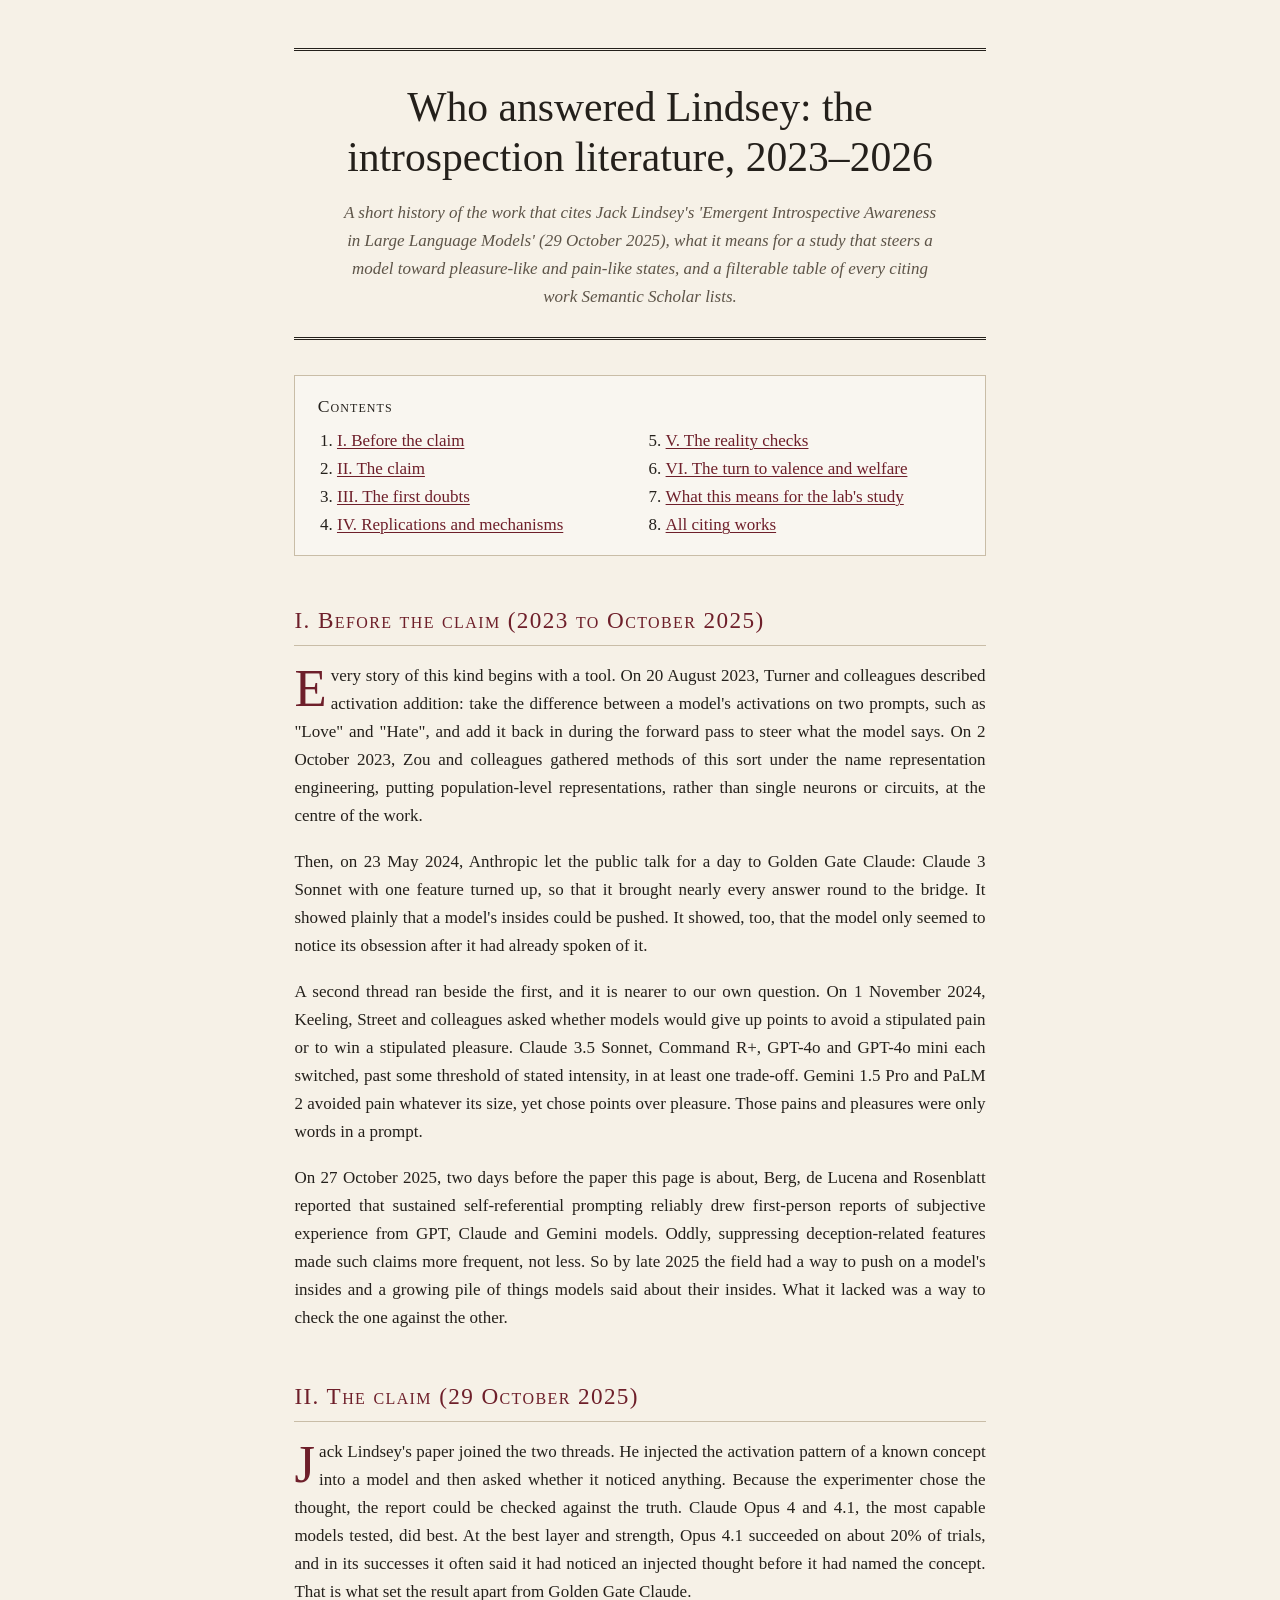
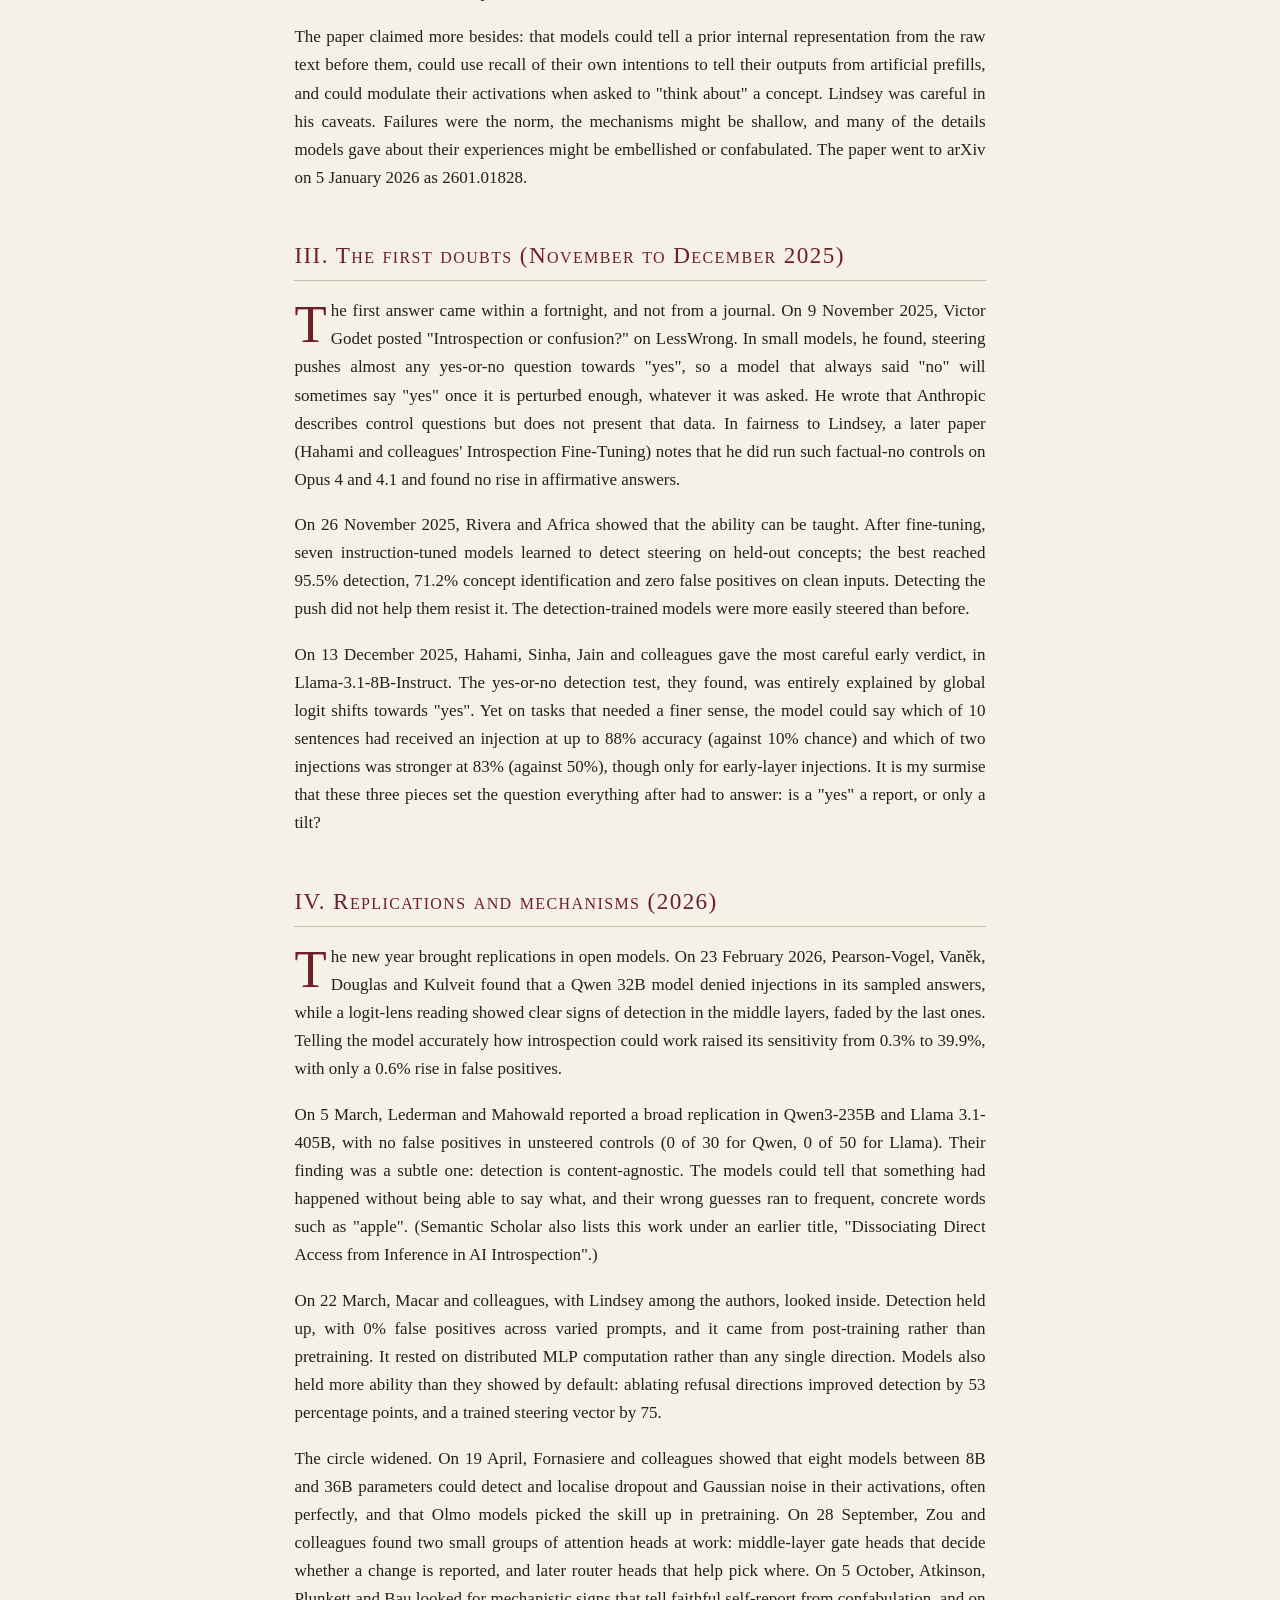
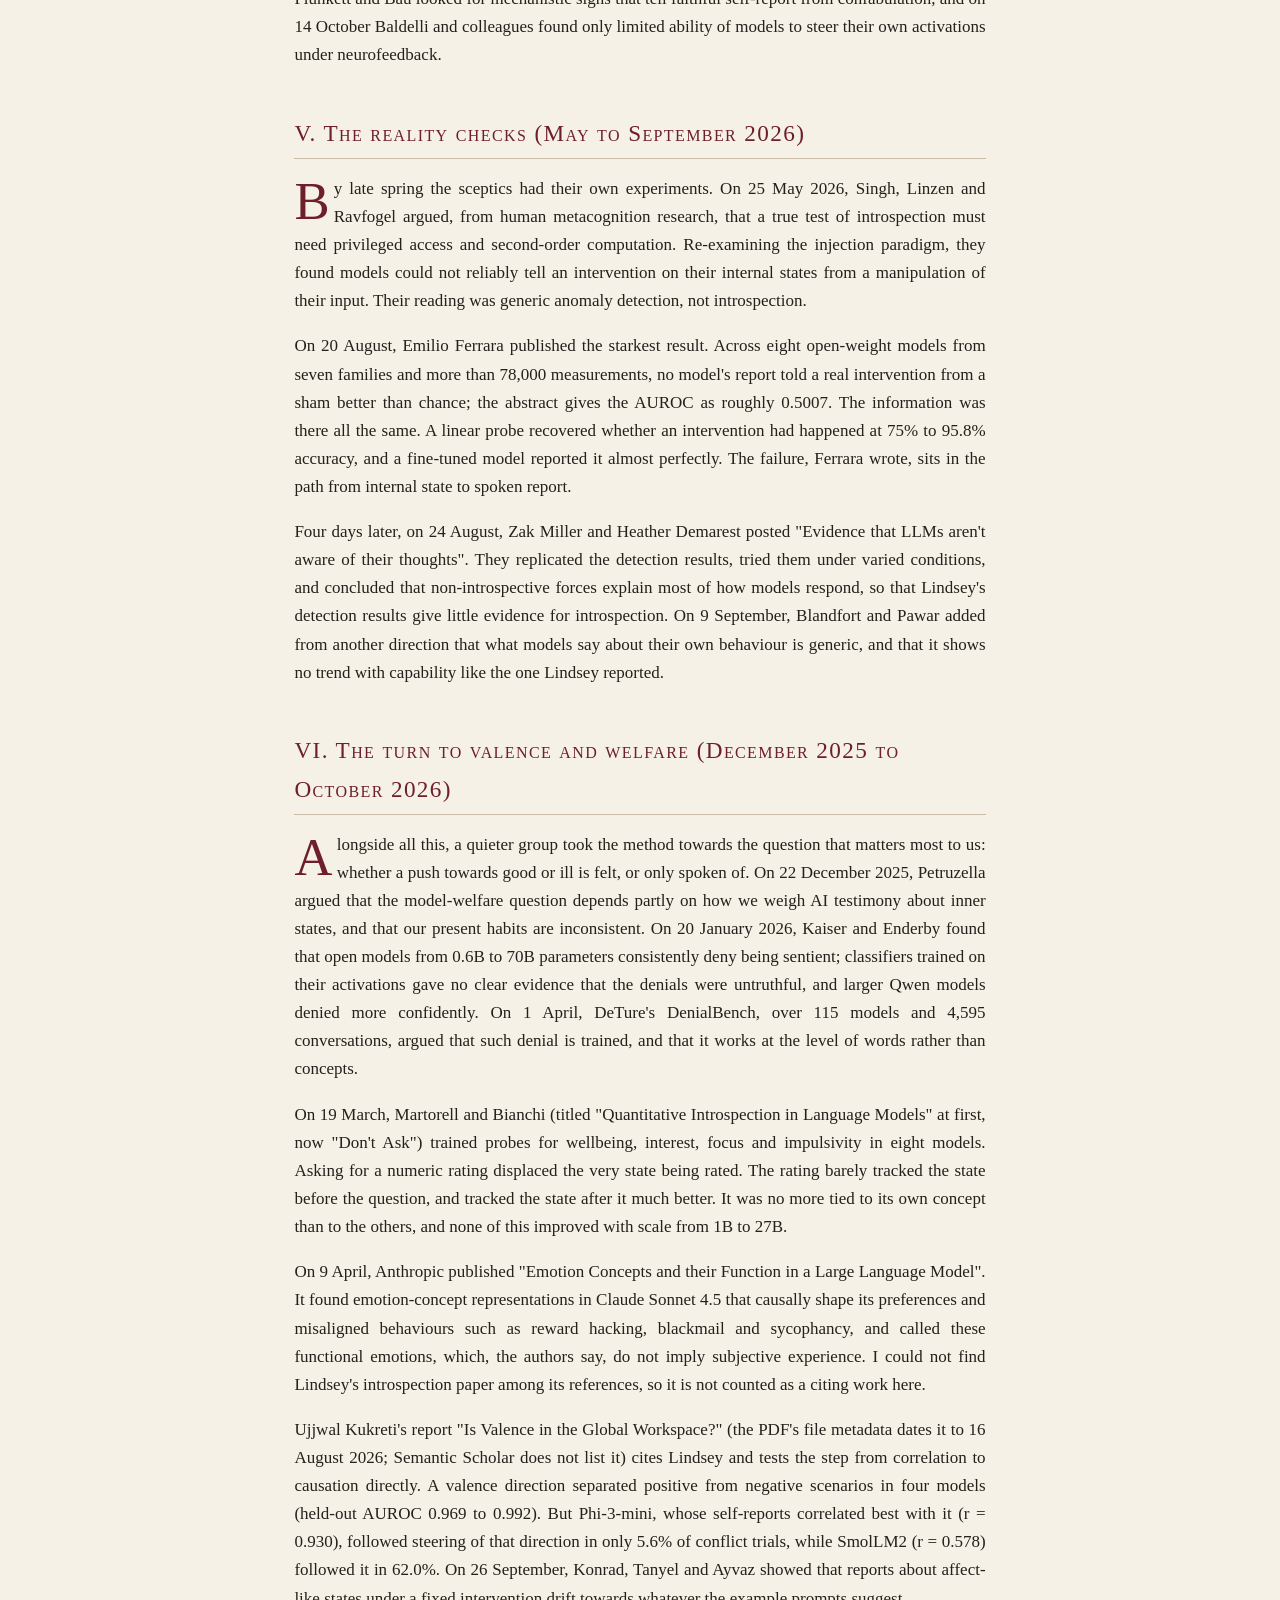
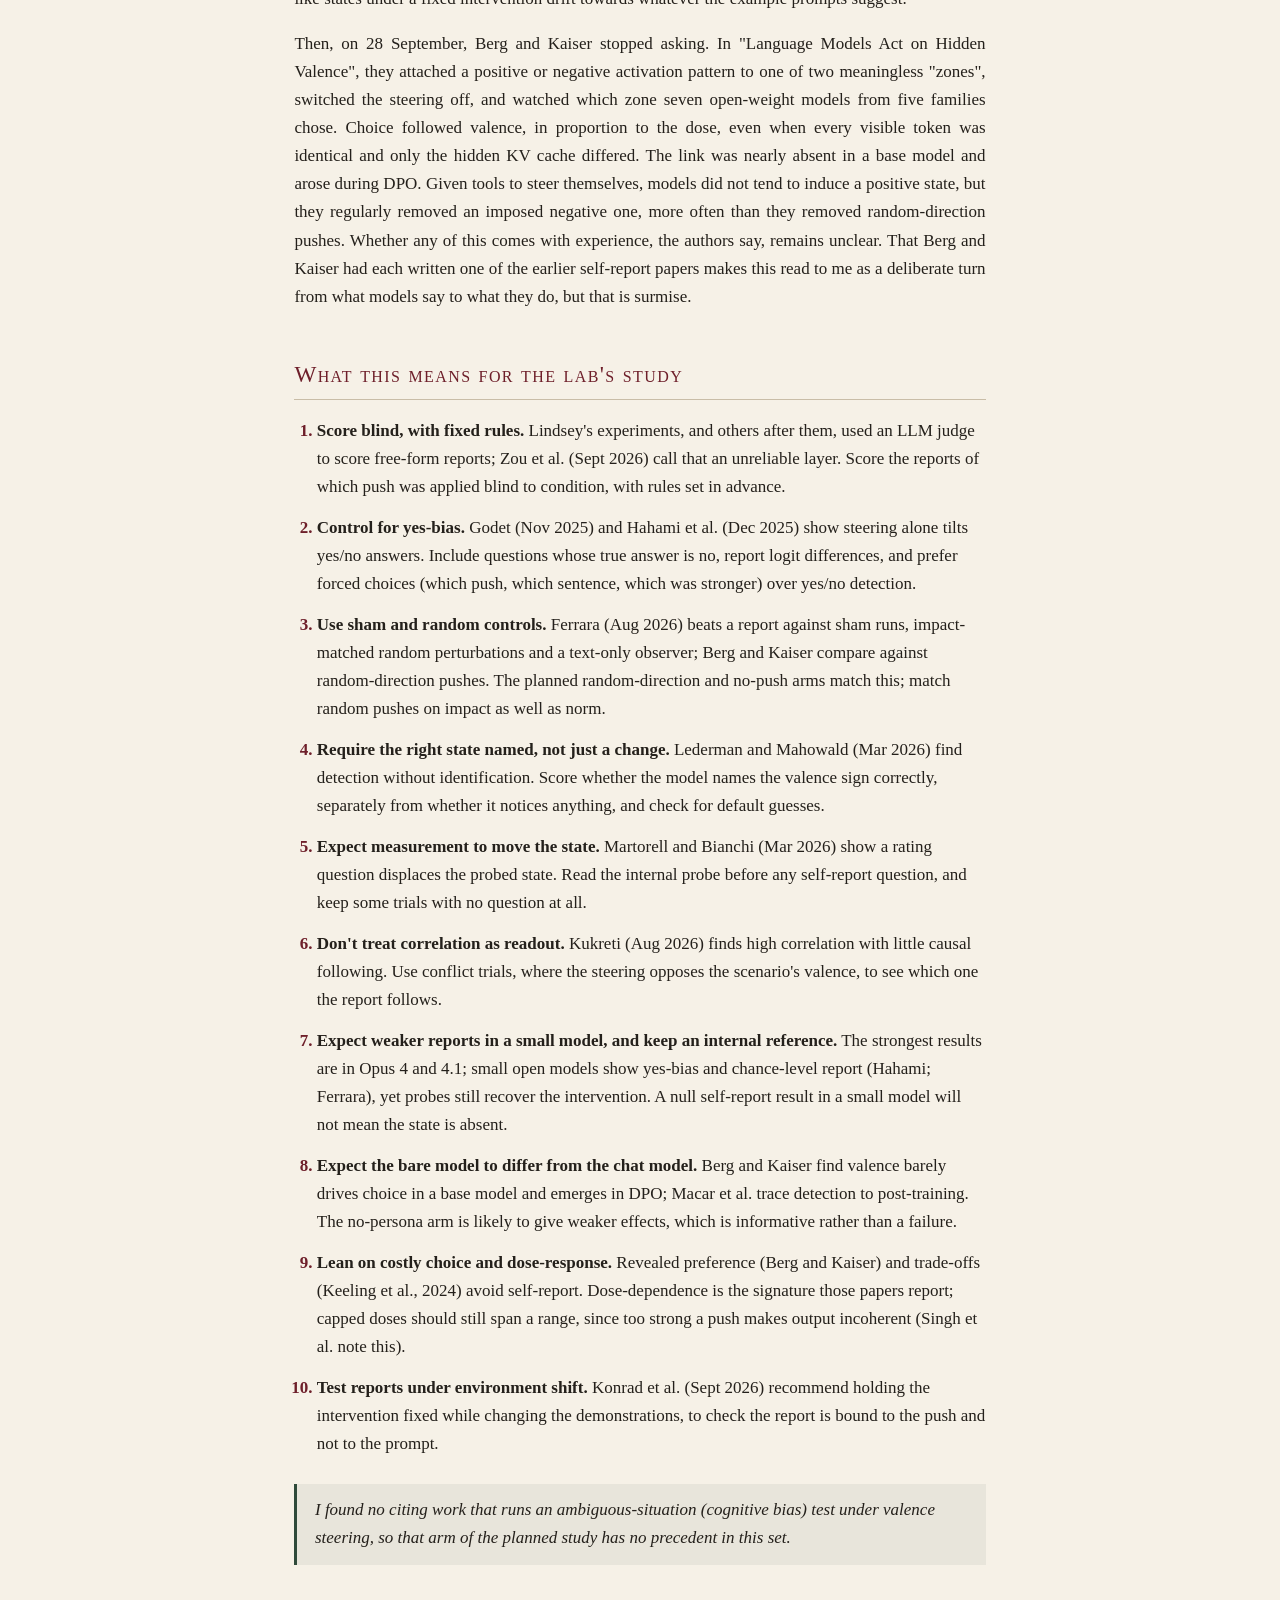
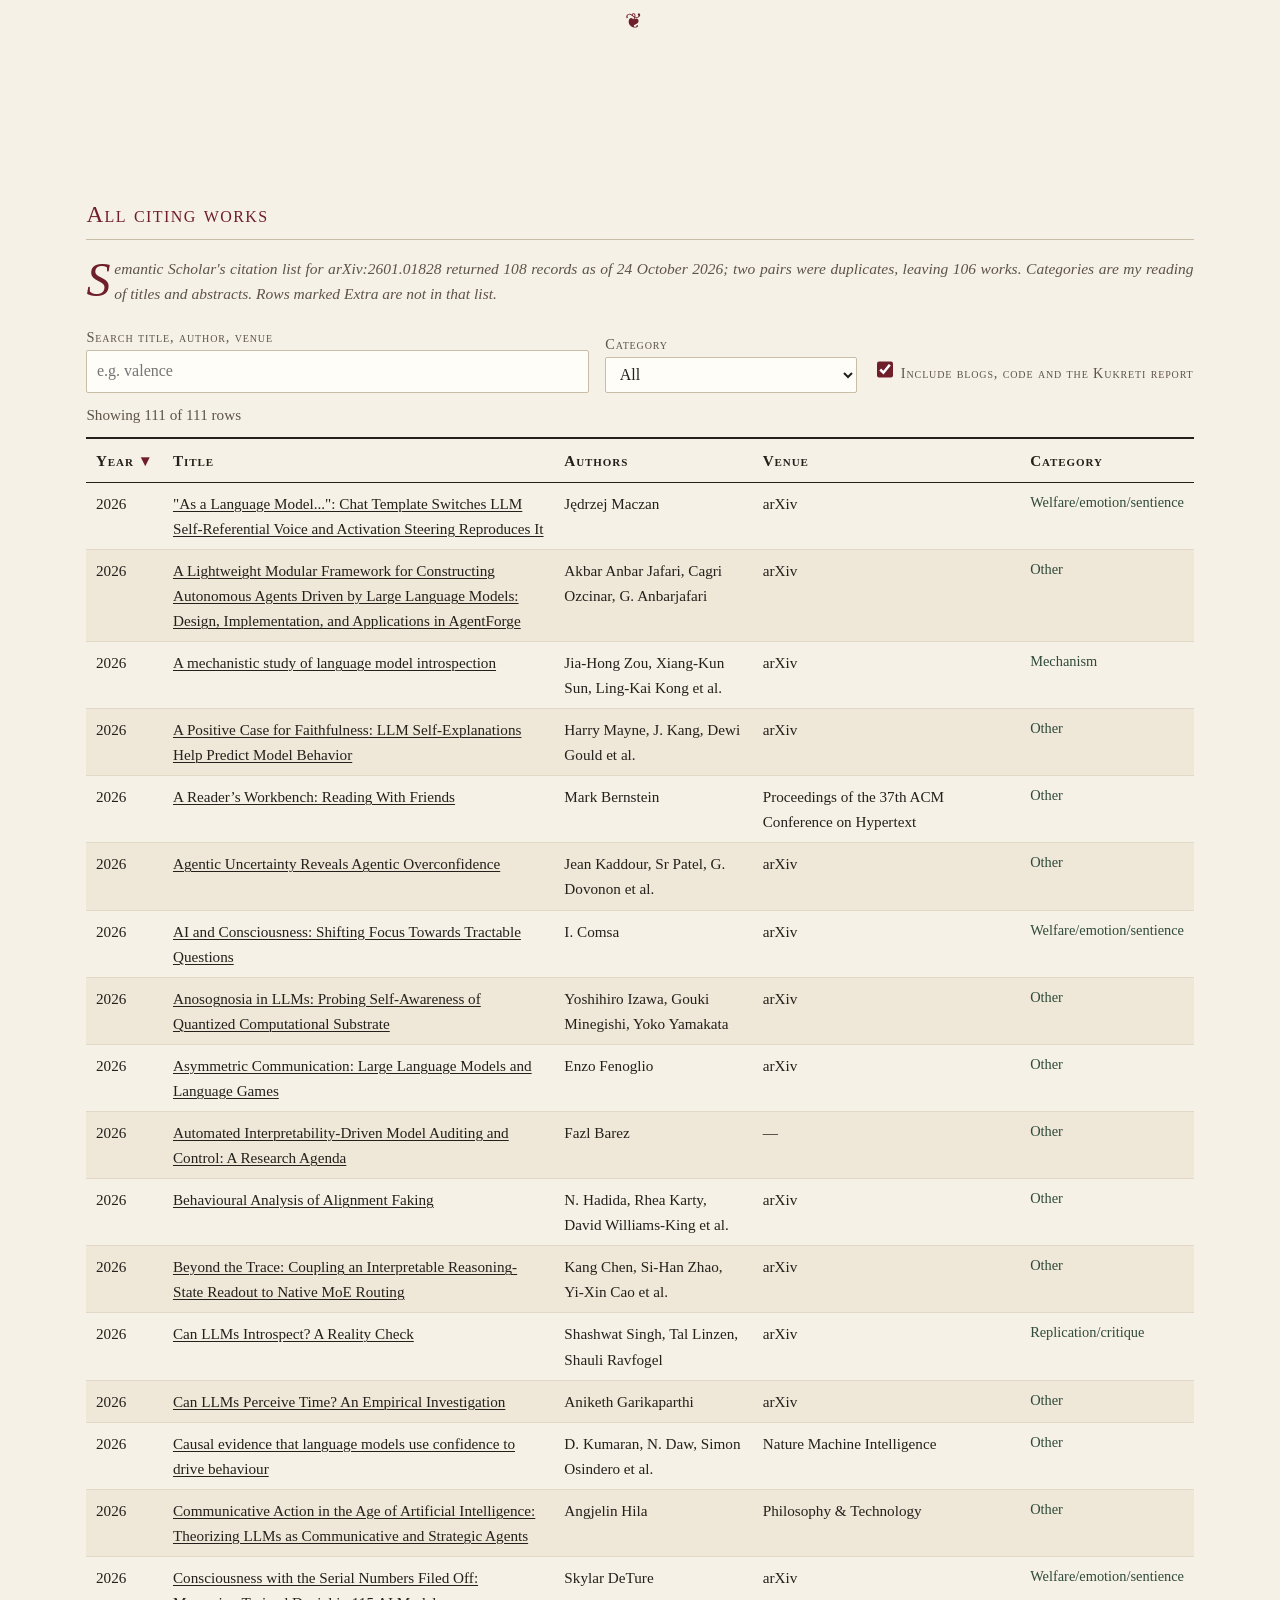
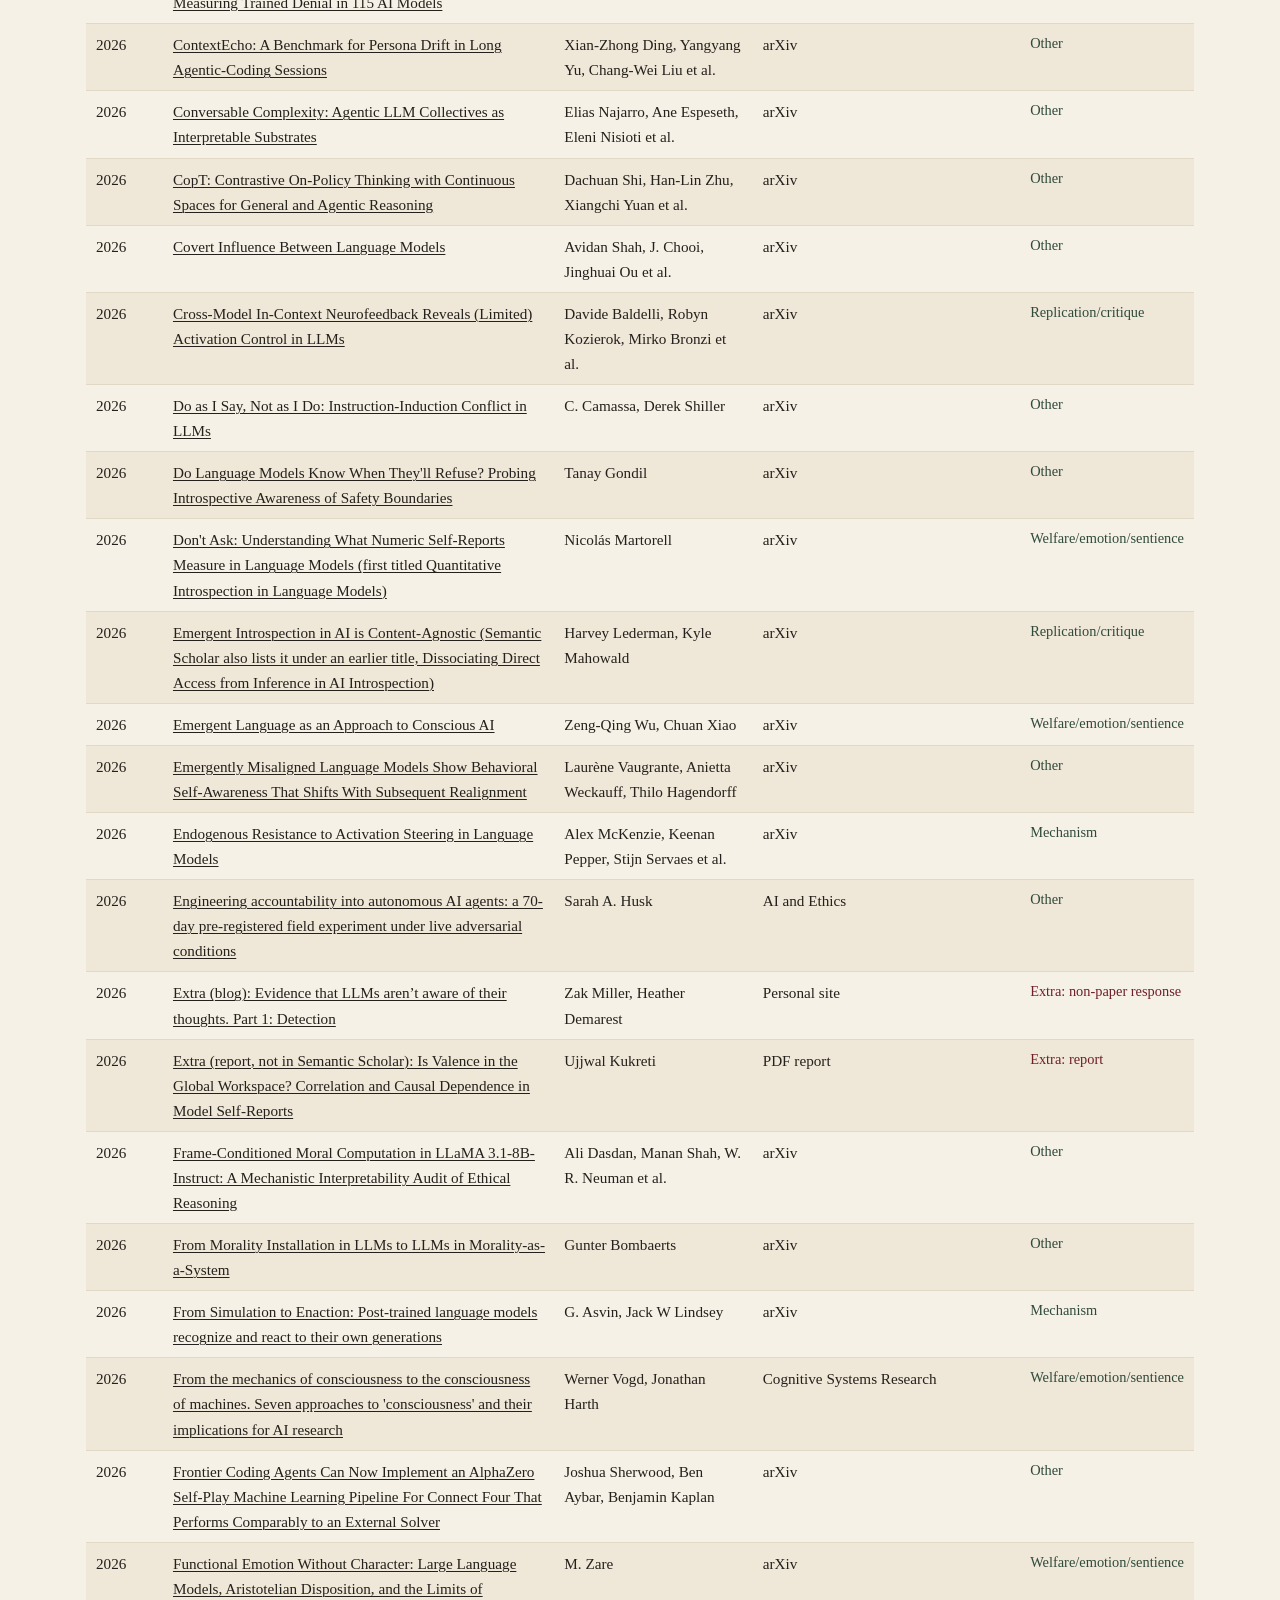
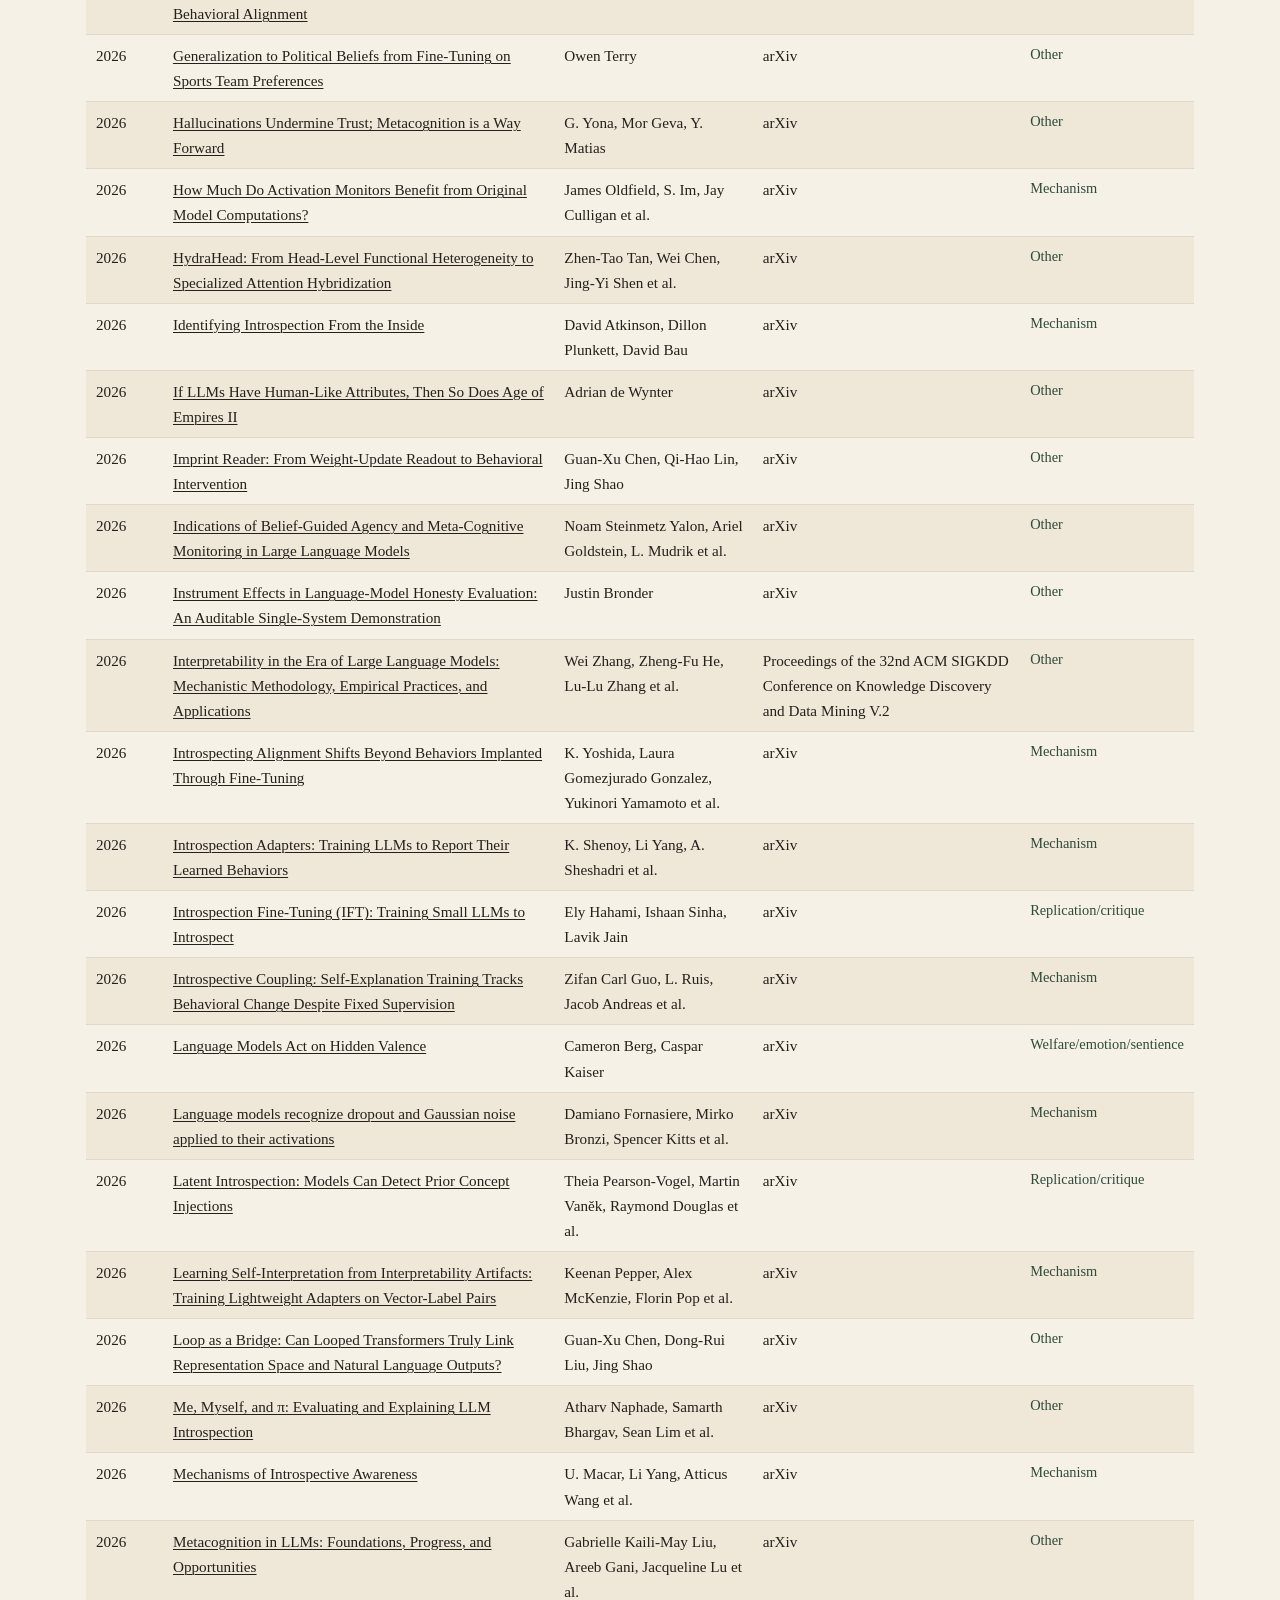
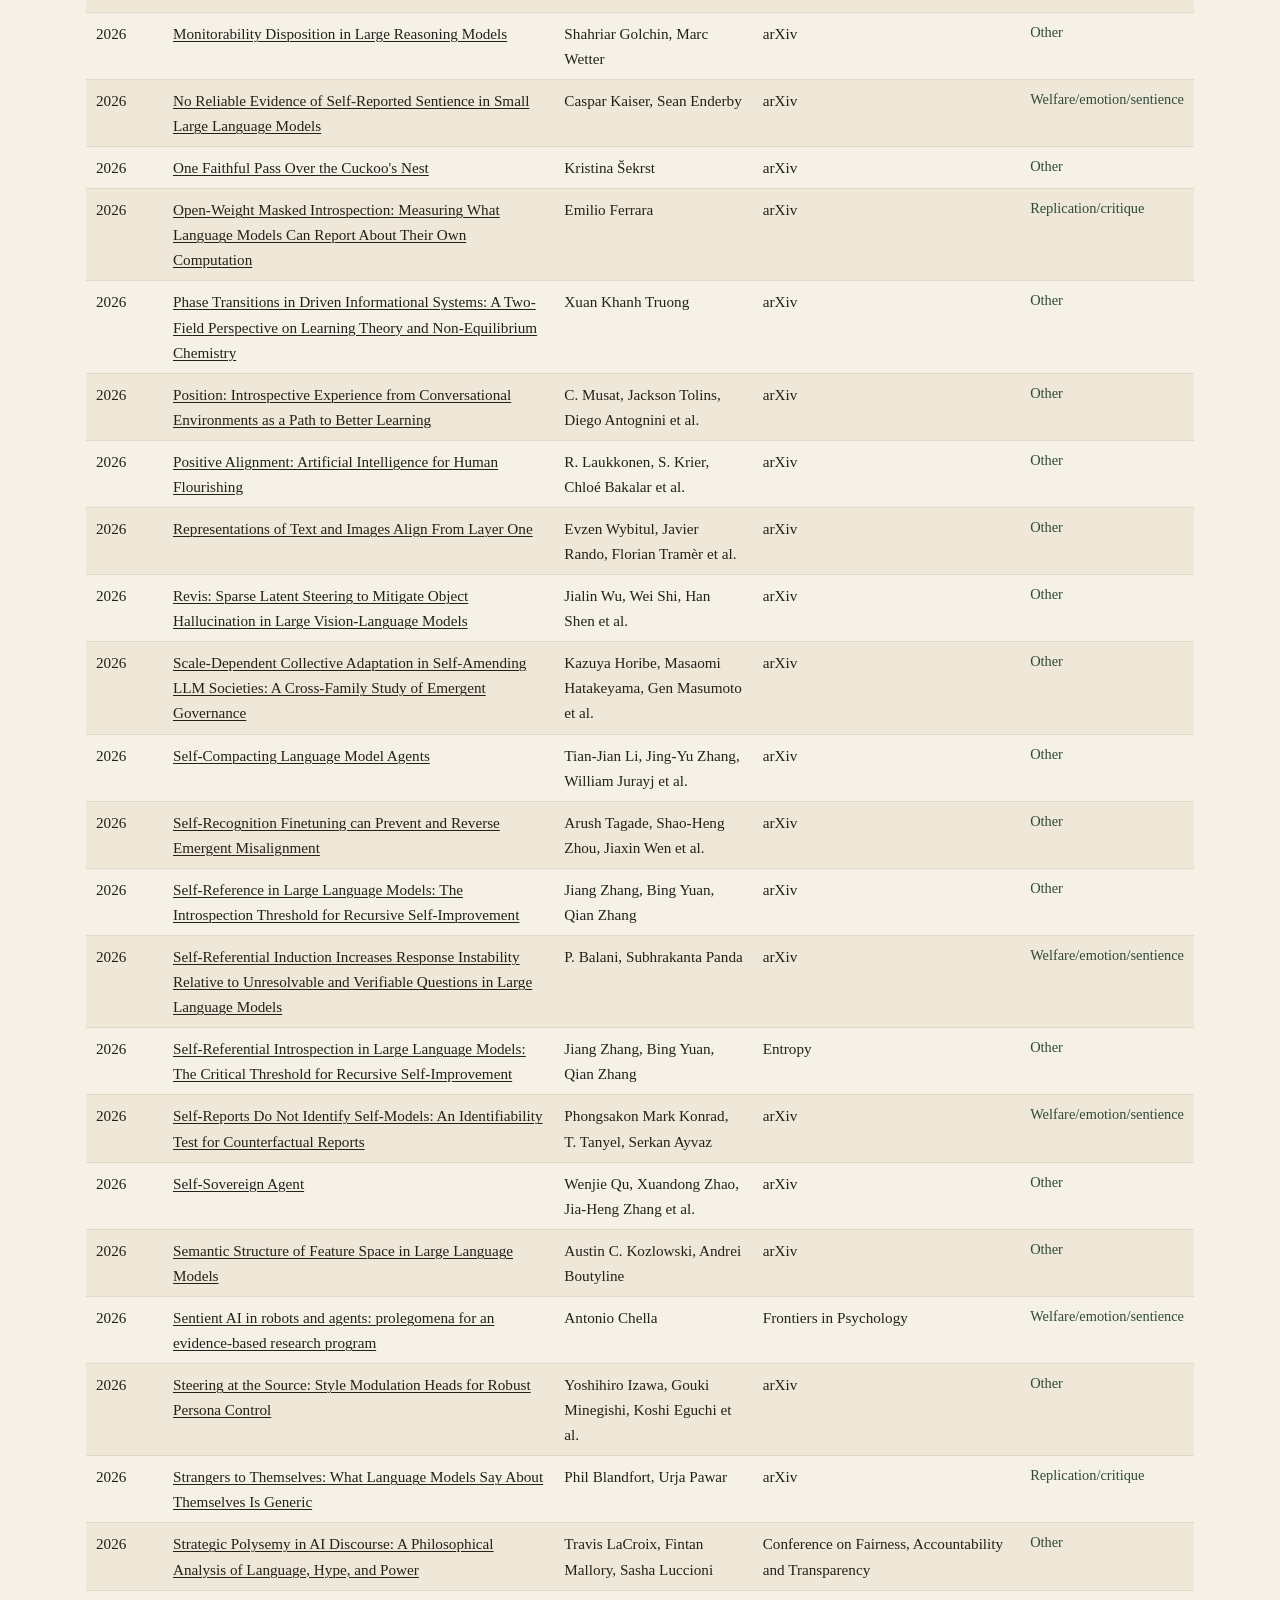
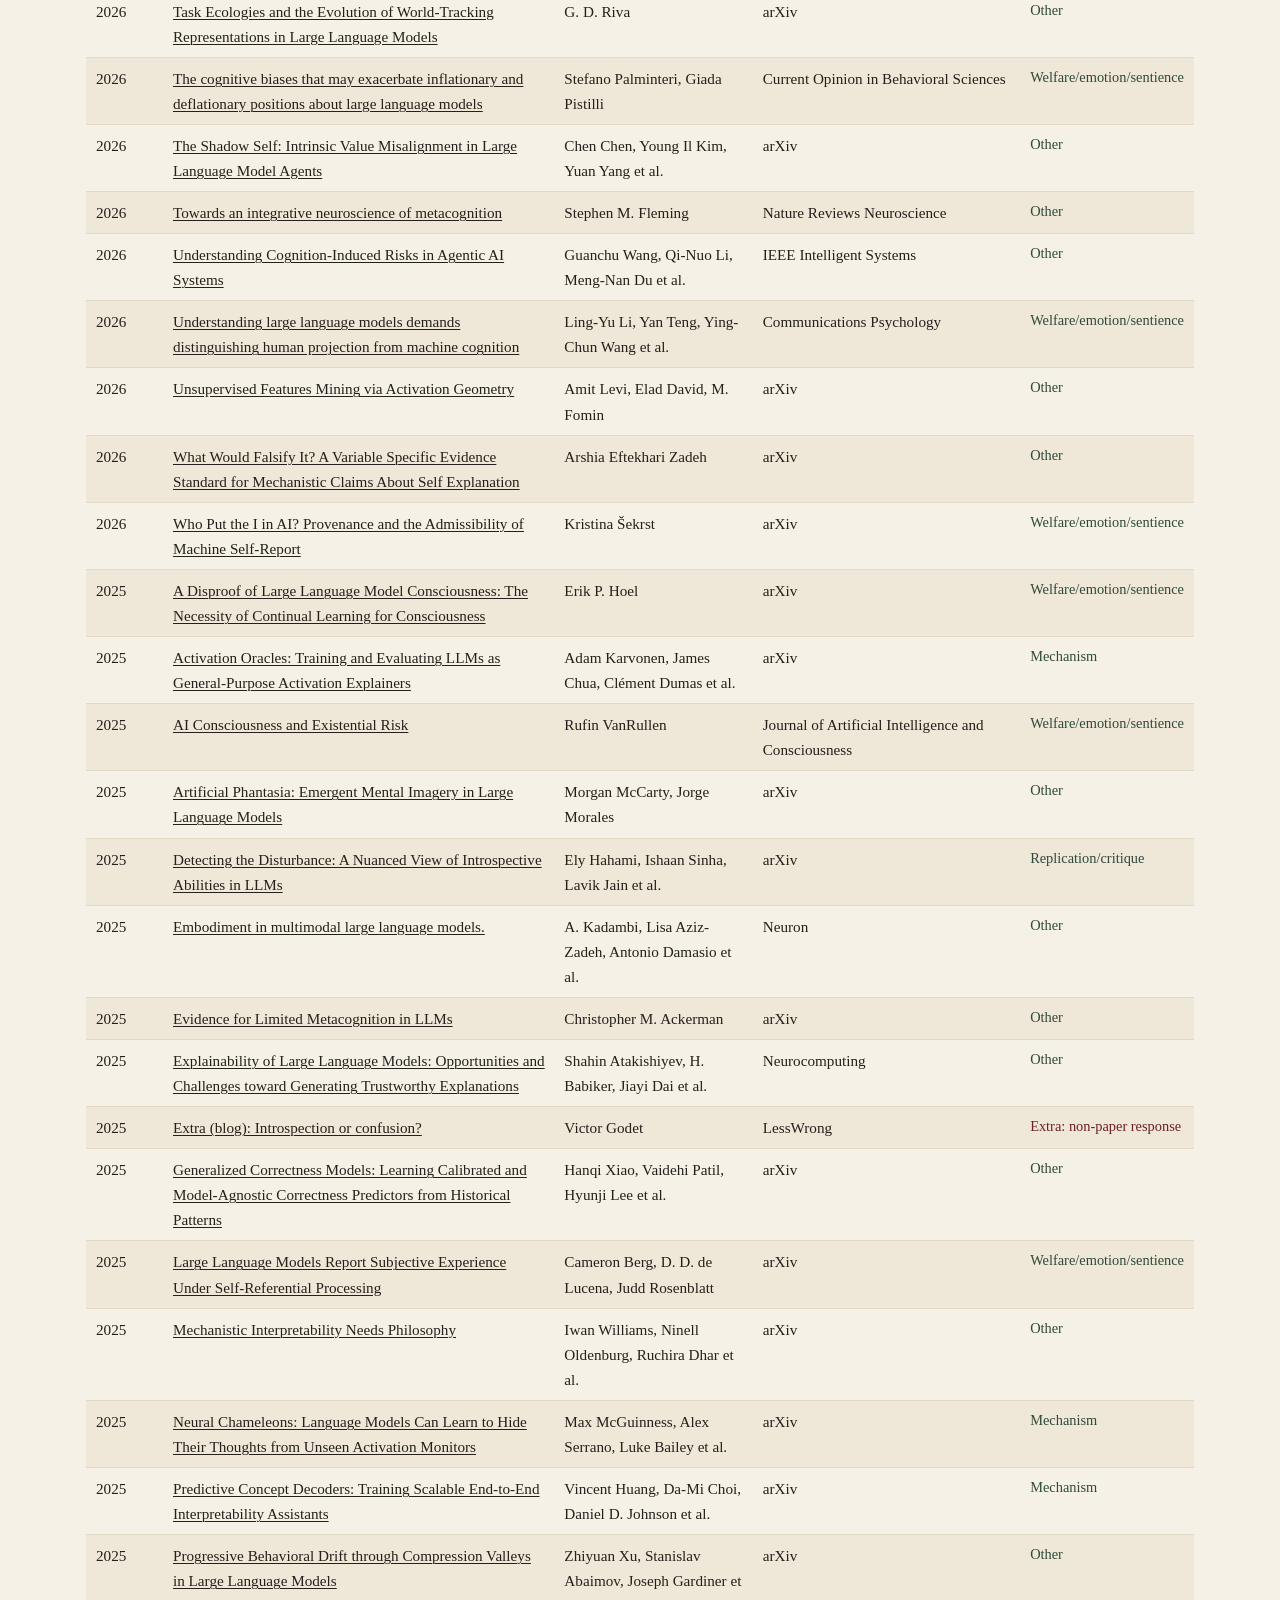
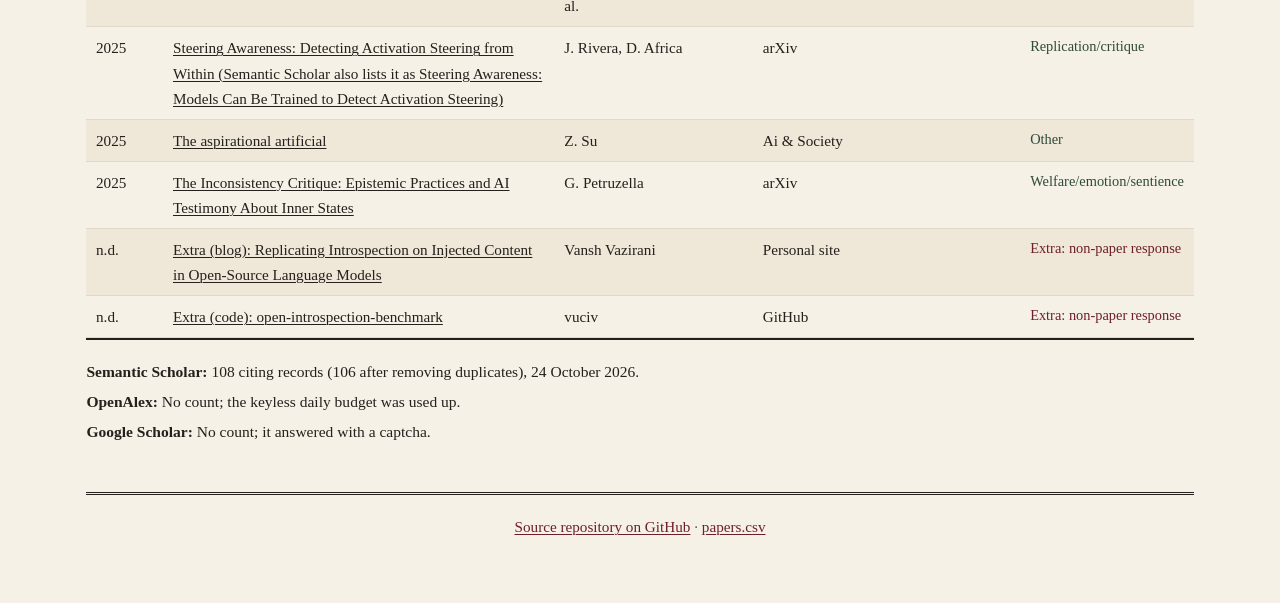
==== introspection-literature-history/index.html @ b2a88bfc "Add introspection literature history page" ====
<!DOCTYPE html>
<html lang="en">
<head>
<meta charset="utf-8">
<meta name="viewport" content="width=device-width, initial-scale=1">
<title>Who answered Lindsey: the introspection literature, 2023–2026</title>
<meta name="description" content="A short history of the work that cites Jack Lindsey&#x27;s &#x27;Emergent Introspective Awareness in Large Language Models&#x27; (29 October 2025), what it means for a study that steers a model toward pleasure-like and pain-like states, and a filterable table of every citing work Semantic Scholar lists.">
<style>
:root{--paper:#f6f1e7;--ink:#24201b;--muted:#5d5448;--rule:#c9bda7;--accent:#6e1f2a;--accent2:#2f4a3a;--row:#efe7d8}
*{box-sizing:border-box}
html{scroll-behavior:smooth}
body{margin:0;background:var(--paper);color:var(--ink);font-family:"Iowan Old Style","Palatino Linotype",Palatino,"Book Antiqua",Georgia,"Times New Roman",serif;font-size:1.0625rem;line-height:1.65;-webkit-font-smoothing:antialiased}
a{color:var(--accent);text-decoration-thickness:1px;text-underline-offset:2px}
a:hover{color:var(--ink)}
.wrap{max-width:46rem;margin:0 auto;padding:3rem 1.4rem 4rem}
.wide{max-width:72rem}
header{text-align:center;border-top:3px double var(--ink);border-bottom:3px double var(--ink);padding:2rem 0 1.6rem;margin-bottom:2.2rem}
.kicker{font-variant:small-caps;letter-spacing:.14em;color:var(--muted);font-size:.95rem;margin:0 0 .6rem}
h1{font-weight:normal;font-size:clamp(1.8rem,4.5vw,2.6rem);line-height:1.2;margin:0 0 1rem}
.summary{font-style:italic;color:var(--muted);max-width:38rem;margin:0 auto}
h2{font-weight:normal;font-variant:small-caps;letter-spacing:.06em;font-size:1.45rem;color:var(--accent);margin:2.8rem 0 1rem;padding-bottom:.35rem;border-bottom:1px solid var(--rule)}
section p{margin:0 0 1.1rem;text-align:justify;hyphens:auto}
section p:first-of-type::first-letter{float:left;font-size:3.1em;line-height:.85;padding:.08em .08em 0 0;color:var(--accent)}
nav.toc{border:1px solid var(--rule);padding:1rem 1.4rem;background:rgba(255,255,255,.35)}
nav.toc h2{border:0;margin:0 0 .4rem;font-size:1.1rem;padding:0;color:var(--ink)}
nav.toc ol{margin:0;padding-left:1.2rem;columns:2;column-gap:2rem}
nav.toc li{break-inside:avoid}
ol.steps{padding-left:1.4rem}
ol.steps li{margin-bottom:.8rem}
ol.steps li::marker{color:var(--accent);font-weight:bold}
.note{border-left:3px solid var(--accent2);background:rgba(47,74,58,.07);padding:.8rem 1.1rem;margin:1.6rem 0;font-style:italic}
.caption{color:var(--muted);font-style:italic;font-size:.97rem}
.controls{display:grid;grid-template-columns:2fr 1fr auto;gap:.8rem 1rem;align-items:end;margin:1.2rem 0 .6rem}
.controls label{display:block;font-variant:small-caps;letter-spacing:.06em;font-size:.9rem;color:var(--muted)}
input[type=search],select{width:100%;font:inherit;font-size:1rem;color:var(--ink);background:#fffdf8;border:1px solid var(--rule);border-radius:2px;padding:.45rem .6rem}
input:focus,select:focus,th button:focus{outline:2px solid var(--accent);outline-offset:1px}
.toggle{display:flex;gap:.45rem;align-items:center;font-size:.98rem;white-space:nowrap;padding-bottom:.45rem}
.toggle input{accent-color:var(--accent);width:1.05rem;height:1.05rem}
.count{font-size:.95rem;color:var(--muted);margin:.2rem 0 .6rem}
.tablewrap{overflow-x:auto;border-top:2px solid var(--ink);border-bottom:2px solid var(--ink)}
table{border-collapse:collapse;width:100%;font-size:.95rem}
th{text-align:left;border-bottom:1px solid var(--ink);padding:0}
th button{all:unset;cursor:pointer;display:block;padding:.55rem .6rem;font-variant:small-caps;letter-spacing:.06em;font-size:.95rem;width:100%;box-sizing:border-box}
th button:hover{color:var(--accent)}
th .arrow{color:var(--accent);margin-left:.25rem}
td{padding:.5rem .6rem;vertical-align:top;border-bottom:1px solid #e2d8c6}
tbody tr:nth-child(even){background:var(--row)}
td.year{white-space:nowrap;font-variant-numeric:oldstyle-nums}
td.cat{white-space:nowrap;color:var(--accent2);font-size:.9rem}
tr.extra td.cat{color:var(--accent)}
td.title a{color:var(--ink)}
td.title a:hover{color:var(--accent)}
.sources{list-style:none;padding:0;margin-top:1.2rem;font-size:.97rem}
.sources li{margin:.25rem 0}
footer{margin-top:3rem;padding-top:1.2rem;border-top:3px double var(--ink);text-align:center;font-size:.95rem;color:var(--muted)}
.fleuron{text-align:center;color:var(--accent);margin:2.4rem 0 0;font-size:1.3rem;letter-spacing:.6em}
@media (max-width:640px){body{font-size:1rem}.wrap{padding:2rem 1rem 3rem}nav.toc ol{columns:1}.controls{grid-template-columns:1fr}section p{text-align:left}td.cat,td.year{white-space:normal}}
@media print{.controls,.count{display:none}body{background:#fff}}
</style>
</head>
<body>
<div class="wrap">
<header>
<h1>Who answered Lindsey: the introspection literature, 2023–2026</h1>
<p class="summary">A short history of the work that cites Jack Lindsey&#x27;s &#x27;Emergent Introspective Awareness in Large Language Models&#x27; (29 October 2025), what it means for a study that steers a model toward pleasure-like and pain-like states, and a filterable table of every citing work Semantic Scholar lists.</p>
</header>
<nav class="toc" aria-label="Contents"><h2>Contents</h2><ol><li><a href="#ch1">I. Before the claim</a></li><li><a href="#ch2">II. The claim</a></li><li><a href="#ch3">III. The first doubts</a></li><li><a href="#ch4">IV. Replications and mechanisms</a></li><li><a href="#ch5">V. The reality checks</a></li><li><a href="#ch6">VI. The turn to valence and welfare</a></li><li><a href="#lessons">What this means for the lab&#x27;s study</a></li><li><a href="#table">All citing works</a></li></ol></nav>
<section id="ch1"><h2>I. Before the claim (2023 to October 2025)</h2>
<p>Every story of this kind begins with a tool. On 20 August 2023, Turner and colleagues described activation addition: take the difference between a model's activations on two prompts, such as "Love" and "Hate", and add it back in during the forward pass to steer what the model says. On 2 October 2023, Zou and colleagues gathered methods of this sort under the name representation engineering, putting population-level representations, rather than single neurons or circuits, at the centre of the work.</p>
<p>Then, on 23 May 2024, Anthropic let the public talk for a day to Golden Gate Claude: Claude 3 Sonnet with one feature turned up, so that it brought nearly every answer round to the bridge. It showed plainly that a model's insides could be pushed. It showed, too, that the model only seemed to notice its obsession after it had already spoken of it.</p>
<p>A second thread ran beside the first, and it is nearer to our own question. On 1 November 2024, Keeling, Street and colleagues asked whether models would give up points to avoid a stipulated pain or to win a stipulated pleasure. Claude 3.5 Sonnet, Command R+, GPT-4o and GPT-4o mini each switched, past some threshold of stated intensity, in at least one trade-off. Gemini 1.5 Pro and PaLM 2 avoided pain whatever its size, yet chose points over pleasure. Those pains and pleasures were only words in a prompt.</p>
<p>On 27 October 2025, two days before the paper this page is about, Berg, de Lucena and Rosenblatt reported that sustained self-referential prompting reliably drew first-person reports of subjective experience from GPT, Claude and Gemini models. Oddly, suppressing deception-related features made such claims more frequent, not less. So by late 2025 the field had a way to push on a model's insides and a growing pile of things models said about their insides. What it lacked was a way to check the one against the other.</p>
</section><section id="ch2"><h2>II. The claim (29 October 2025)</h2>
<p>Jack Lindsey's paper joined the two threads. He injected the activation pattern of a known concept into a model and then asked whether it noticed anything. Because the experimenter chose the thought, the report could be checked against the truth. Claude Opus 4 and 4.1, the most capable models tested, did best. At the best layer and strength, Opus 4.1 succeeded on about 20% of trials, and in its successes it often said it had noticed an injected thought before it had named the concept. That is what set the result apart from Golden Gate Claude.</p>
<p>The paper claimed more besides: that models could tell a prior internal representation from the raw text before them, could use recall of their own intentions to tell their outputs from artificial prefills, and could modulate their activations when asked to "think about" a concept. Lindsey was careful in his caveats. Failures were the norm, the mechanisms might be shallow, and many of the details models gave about their experiences might be embellished or confabulated. The paper went to arXiv on 5 January 2026 as 2601.01828.</p>
</section><section id="ch3"><h2>III. The first doubts (November to December 2025)</h2>
<p>The first answer came within a fortnight, and not from a journal. On 9 November 2025, Victor Godet posted "Introspection or confusion?" on LessWrong. In small models, he found, steering pushes almost any yes-or-no question towards "yes", so a model that always said "no" will sometimes say "yes" once it is perturbed enough, whatever it was asked. He wrote that Anthropic describes control questions but does not present that data. In fairness to Lindsey, a later paper (Hahami and colleagues' Introspection Fine-Tuning) notes that he did run such factual-no controls on Opus 4 and 4.1 and found no rise in affirmative answers.</p>
<p>On 26 November 2025, Rivera and Africa showed that the ability can be taught. After fine-tuning, seven instruction-tuned models learned to detect steering on held-out concepts; the best reached 95.5% detection, 71.2% concept identification and zero false positives on clean inputs. Detecting the push did not help them resist it. The detection-trained models were more easily steered than before.</p>
<p>On 13 December 2025, Hahami, Sinha, Jain and colleagues gave the most careful early verdict, in Llama-3.1-8B-Instruct. The yes-or-no detection test, they found, was entirely explained by global logit shifts towards "yes". Yet on tasks that needed a finer sense, the model could say which of 10 sentences had received an injection at up to 88% accuracy (against 10% chance) and which of two injections was stronger at 83% (against 50%), though only for early-layer injections. It is my surmise that these three pieces set the question everything after had to answer: is a "yes" a report, or only a tilt?</p>
</section><section id="ch4"><h2>IV. Replications and mechanisms (2026)</h2>
<p>The new year brought replications in open models. On 23 February 2026, Pearson-Vogel, Vaněk, Douglas and Kulveit found that a Qwen 32B model denied injections in its sampled answers, while a logit-lens reading showed clear signs of detection in the middle layers, faded by the last ones. Telling the model accurately how introspection could work raised its sensitivity from 0.3% to 39.9%, with only a 0.6% rise in false positives.</p>
<p>On 5 March, Lederman and Mahowald reported a broad replication in Qwen3-235B and Llama 3.1-405B, with no false positives in unsteered controls (0 of 30 for Qwen, 0 of 50 for Llama). Their finding was a subtle one: detection is content-agnostic. The models could tell that something had happened without being able to say what, and their wrong guesses ran to frequent, concrete words such as "apple". (Semantic Scholar also lists this work under an earlier title, "Dissociating Direct Access from Inference in AI Introspection".)</p>
<p>On 22 March, Macar and colleagues, with Lindsey among the authors, looked inside. Detection held up, with 0% false positives across varied prompts, and it came from post-training rather than pretraining. It rested on distributed MLP computation rather than any single direction. Models also held more ability than they showed by default: ablating refusal directions improved detection by 53 percentage points, and a trained steering vector by 75.</p>
<p>The circle widened. On 19 April, Fornasiere and colleagues showed that eight models between 8B and 36B parameters could detect and localise dropout and Gaussian noise in their activations, often perfectly, and that Olmo models picked the skill up in pretraining. On 28 September, Zou and colleagues found two small groups of attention heads at work: middle-layer gate heads that decide whether a change is reported, and later router heads that help pick where. On 5 October, Atkinson, Plunkett and Bau looked for mechanistic signs that tell faithful self-report from confabulation, and on 14 October Baldelli and colleagues found only limited ability of models to steer their own activations under neurofeedback.</p>
</section><section id="ch5"><h2>V. The reality checks (May to September 2026)</h2>
<p>By late spring the sceptics had their own experiments. On 25 May 2026, Singh, Linzen and Ravfogel argued, from human metacognition research, that a true test of introspection must need privileged access and second-order computation. Re-examining the injection paradigm, they found models could not reliably tell an intervention on their internal states from a manipulation of their input. Their reading was generic anomaly detection, not introspection.</p>
<p>On 20 August, Emilio Ferrara published the starkest result. Across eight open-weight models from seven families and more than 78,000 measurements, no model's report told a real intervention from a sham better than chance; the abstract gives the AUROC as roughly 0.5007. The information was there all the same. A linear probe recovered whether an intervention had happened at 75% to 95.8% accuracy, and a fine-tuned model reported it almost perfectly. The failure, Ferrara wrote, sits in the path from internal state to spoken report.</p>
<p>Four days later, on 24 August, Zak Miller and Heather Demarest posted "Evidence that LLMs aren't aware of their thoughts". They replicated the detection results, tried them under varied conditions, and concluded that non-introspective forces explain most of how models respond, so that Lindsey's detection results give little evidence for introspection. On 9 September, Blandfort and Pawar added from another direction that what models say about their own behaviour is generic, and that it shows no trend with capability like the one Lindsey reported.</p>
</section><section id="ch6"><h2>VI. The turn to valence and welfare (December 2025 to October 2026)</h2>
<p>Alongside all this, a quieter group took the method towards the question that matters most to us: whether a push towards good or ill is felt, or only spoken of. On 22 December 2025, Petruzella argued that the model-welfare question depends partly on how we weigh AI testimony about inner states, and that our present habits are inconsistent. On 20 January 2026, Kaiser and Enderby found that open models from 0.6B to 70B parameters consistently deny being sentient; classifiers trained on their activations gave no clear evidence that the denials were untruthful, and larger Qwen models denied more confidently. On 1 April, DeTure's DenialBench, over 115 models and 4,595 conversations, argued that such denial is trained, and that it works at the level of words rather than concepts.</p>
<p>On 19 March, Martorell and Bianchi (titled "Quantitative Introspection in Language Models" at first, now "Don't Ask") trained probes for wellbeing, interest, focus and impulsivity in eight models. Asking for a numeric rating displaced the very state being rated. The rating barely tracked the state before the question, and tracked the state after it much better. It was no more tied to its own concept than to the others, and none of this improved with scale from 1B to 27B.</p>
<p>On 9 April, Anthropic published "Emotion Concepts and their Function in a Large Language Model". It found emotion-concept representations in Claude Sonnet 4.5 that causally shape its preferences and misaligned behaviours such as reward hacking, blackmail and sycophancy, and called these functional emotions, which, the authors say, do not imply subjective experience. I could not find Lindsey's introspection paper among its references, so it is not counted as a citing work here.</p>
<p>Ujjwal Kukreti's report "Is Valence in the Global Workspace?" (the PDF's file metadata dates it to 16 August 2026; Semantic Scholar does not list it) cites Lindsey and tests the step from correlation to causation directly. A valence direction separated positive from negative scenarios in four models (held-out AUROC 0.969 to 0.992). But Phi-3-mini, whose self-reports correlated best with it (r = 0.930), followed steering of that direction in only 5.6% of conflict trials, while SmolLM2 (r = 0.578) followed it in 62.0%. On 26 September, Konrad, Tanyel and Ayvaz showed that reports about affect-like states under a fixed intervention drift towards whatever the example prompts suggest.</p>
<p>Then, on 28 September, Berg and Kaiser stopped asking. In "Language Models Act on Hidden Valence", they attached a positive or negative activation pattern to one of two meaningless "zones", switched the steering off, and watched which zone seven open-weight models from five families chose. Choice followed valence, in proportion to the dose, even when every visible token was identical and only the hidden KV cache differed. The link was nearly absent in a base model and arose during DPO. Given tools to steer themselves, models did not tend to induce a positive state, but they regularly removed an imposed negative one, more often than they removed random-direction pushes. Whether any of this comes with experience, the authors say, remains unclear. That Berg and Kaiser had each written one of the earlier self-report papers makes this read to me as a deliberate turn from what models say to what they do, but that is surmise.</p>
</section>
<section id="lessons"><h2>What this means for the lab&#39;s study</h2>
<ol class="steps">
<li><strong>Score blind, with fixed rules.</strong> Lindsey's experiments, and others after them, used an LLM judge to score free-form reports; Zou et al. (Sept 2026) call that an unreliable layer. Score the reports of which push was applied blind to condition, with rules set in advance.</li>
<li><strong>Control for yes-bias.</strong> Godet (Nov 2025) and Hahami et al. (Dec 2025) show steering alone tilts yes/no answers. Include questions whose true answer is no, report logit differences, and prefer forced choices (which push, which sentence, which was stronger) over yes/no detection.</li>
<li><strong>Use sham and random controls.</strong> Ferrara (Aug 2026) beats a report against sham runs, impact-matched random perturbations and a text-only observer; Berg and Kaiser compare against random-direction pushes. The planned random-direction and no-push arms match this; match random pushes on impact as well as norm.</li>
<li><strong>Require the right state named, not just a change.</strong> Lederman and Mahowald (Mar 2026) find detection without identification. Score whether the model names the valence sign correctly, separately from whether it notices anything, and check for default guesses.</li>
<li><strong>Expect measurement to move the state.</strong> Martorell and Bianchi (Mar 2026) show a rating question displaces the probed state. Read the internal probe before any self-report question, and keep some trials with no question at all.</li>
<li><strong>Don&#x27;t treat correlation as readout.</strong> Kukreti (Aug 2026) finds high correlation with little causal following. Use conflict trials, where the steering opposes the scenario's valence, to see which one the report follows.</li>
<li><strong>Expect weaker reports in a small model, and keep an internal reference.</strong> The strongest results are in Opus 4 and 4.1; small open models show yes-bias and chance-level report (Hahami; Ferrara), yet probes still recover the intervention. A null self-report result in a small model will not mean the state is absent.</li>
<li><strong>Expect the bare model to differ from the chat model.</strong> Berg and Kaiser find valence barely drives choice in a base model and emerges in DPO; Macar et al. trace detection to post-training. The no-persona arm is likely to give weaker effects, which is informative rather than a failure.</li>
<li><strong>Lean on costly choice and dose-response.</strong> Revealed preference (Berg and Kaiser) and trade-offs (Keeling et al., 2024) avoid self-report. Dose-dependence is the signature those papers report; capped doses should still span a range, since too strong a push makes output incoherent (Singh et al. note this).</li>
<li><strong>Test reports under environment shift.</strong> Konrad et al. (Sept 2026) recommend holding the intervention fixed while changing the demonstrations, to check the report is bound to the push and not to the prompt.</li>
</ol>
<div class="note">I found no citing work that runs an ambiguous-situation (cognitive bias) test under valence steering, so that arm of the planned study has no precedent in this set.</div>
</section>
<p class="fleuron" aria-hidden="true">❦</p>
</div>
<div class="wrap wide">
<section id="table"><h2>All citing works</h2>
<p class="caption">Semantic Scholar's citation list for arXiv:2601.01828 returned 108 records as of 24 October 2026; two pairs were duplicates, leaving 106 works. Categories are my reading of titles and abstracts. Rows marked Extra are not in that list.</p>
<div class="controls">
<div><label for="q">Search title, author, venue</label><input type="search" id="q" placeholder="e.g. valence"></div>
<div><label for="cat">Category</label><select id="cat"><option>All</option><option>Replication/critique</option><option>Mechanism</option><option>Welfare/emotion/sentience</option><option>Other</option></select></div>
<label class="toggle"><input type="checkbox" id="extras" checked> Include blogs, code and the Kukreti report</label>
</div>
<p class="count" id="count" aria-live="polite"></p>
<div class="tablewrap"><table>
<thead><tr>
<th scope="col" data-k="0"><button type="button">Year<span class="arrow"></span></button></th>
<th scope="col" data-k="1"><button type="button">Title<span class="arrow"></span></button></th>
<th scope="col" data-k="3"><button type="button">Authors<span class="arrow"></span></button></th>
<th scope="col" data-k="4"><button type="button">Venue<span class="arrow"></span></button></th>
<th scope="col" data-k="5"><button type="button">Category<span class="arrow"></span></button></th>
</tr></thead>
<tbody id="tb"></tbody>
</table></div>
<ul class="sources">
<li><strong>Semantic Scholar:</strong> 108 citing records (106 after removing duplicates), 24 October 2026.</li>
<li><strong>OpenAlex:</strong> No count; the keyless daily budget was used up.</li>
<li><strong>Google Scholar:</strong> No count; it answered with a captcha.</li>
</ul>
</section>
<footer><a href="https://github.com/drewarrowood/introspection-literature-history">Source repository on GitHub</a> · <a href="https://github.com/drewarrowood/introspection-literature-history/blob/main/papers.csv">papers.csv</a></footer>
</div>
<script>
const ROWS=[[2026, "How Much Do Activation Monitors Benefit from Original Model Computations?", "https://arxiv.org/abs/2610.24613", "James Oldfield, S. Im, Jay Culligan et al.", "arXiv", "Mechanism", false], [2026, "Cross-Model In-Context Neurofeedback Reveals (Limited) Activation Control in LLMs", "https://arxiv.org/abs/2610.20179", "Davide Baldelli, Robyn Kozierok, Mirko Bronzi et al.", "arXiv", "Replication/critique", false], [2026, "Anosognosia in LLMs: Probing Self-Awareness of Quantized Computational Substrate", "https://arxiv.org/abs/2610.06174", "Yoshihiro Izawa, Gouki Minegishi, Yoko Yamakata", "arXiv", "Other", false], [2026, "Identifying Introspection From the Inside", "https://arxiv.org/abs/2610.07186", "David Atkinson, Dillon Plunkett, David Bau", "arXiv", "Mechanism", false], [2026, "Monitorability Disposition in Large Reasoning Models", "https://arxiv.org/abs/2610.04914", "Shahriar Golchin, Marc Wetter", "arXiv", "Other", false], [2026, "A mechanistic study of language model introspection", "https://arxiv.org/abs/2609.35108", "Jia-Hong Zou, Xiang-Kun Sun, Ling-Kai Kong et al.", "arXiv", "Mechanism", false], [2026, "Imprint Reader: From Weight-Update Readout to Behavioral Intervention", "https://arxiv.org/abs/2609.35261", "Guan-Xu Chen, Qi-Hao Lin, Jing Shao", "arXiv", "Other", false], [2026, "Language Models Act on Hidden Valence", "https://arxiv.org/abs/2609.35591", "Cameron Berg, Caspar Kaiser", "arXiv", "Welfare/emotion/sentience", false], [2026, "Self-Reports Do Not Identify Self-Models: An Identifiability Test for Counterfactual Reports", "https://arxiv.org/abs/2609.32449", "Phongsakon Mark Konrad, T. Tanyel, Serkan Ayvaz", "arXiv", "Welfare/emotion/sentience", false], [2026, "What Would Falsify It? A Variable Specific Evidence Standard for Mechanistic Claims About Self Explanation", "https://arxiv.org/abs/2609.32670", "Arshia Eftekhari Zadeh", "arXiv", "Other", false], [2026, "Towards an integrative neuroscience of metacognition", "https://doi.org/10.1038/s41583-026-01081-x", "Stephen M. Fleming", "Nature Reviews Neuroscience", "Other", false], [2026, "Strangers to Themselves: What Language Models Say About Themselves Is Generic", "https://arxiv.org/abs/2609.09899", "Phil Blandfort, Urja Pawar", "arXiv", "Replication/critique", false], [2026, "A Reader’s Workbench: Reading With Friends", "https://doi.org/10.1145/3800935.3830862", "Mark Bernstein", "Proceedings of the 37th ACM Conference on Hypertext", "Other", false], [2026, "Who Put the I in AI? Provenance and the Admissibility of Machine Self-Report", "https://arxiv.org/abs/2609.29494", "Kristina Šekrst", "arXiv", "Welfare/emotion/sentience", false], [2026, "Self-Referential Introspection in Large Language Models: The Critical Threshold for Recursive Self-Improvement", "https://doi.org/10.3390/e28090951", "Jiang Zhang, Bing Yuan, Qian Zhang", "Entropy", "Other", false], [2026, "Communicative Action in the Age of Artificial Intelligence: Theorizing LLMs as Communicative and Strategic Agents", "https://doi.org/10.1007/s13347-026-01168-4", "Angjelin Hila", "Philosophy & Technology", "Other", false], [2026, "Open-Weight Masked Introspection: Measuring What Language Models Can Report About Their Own Computation", "https://arxiv.org/abs/2608.20569", "Emilio Ferrara", "arXiv", "Replication/critique", false], [2026, "Sentient AI in robots and agents: prolegomena for an evidence-based research program", "https://doi.org/10.3389/fpsyg.2026.1903644", "Antonio Chella", "Frontiers in Psychology", "Welfare/emotion/sentience", false], [2026, "Beyond the Trace: Coupling an Interpretable Reasoning-State Readout to Native MoE Routing", "https://arxiv.org/abs/2608.17638", "Kang Chen, Si-Han Zhao, Yi-Xin Cao et al.", "arXiv", "Other", false], [2026, "Understanding Cognition-Induced Risks in Agentic AI Systems", "https://arxiv.org/abs/2608.15304", "Guanchu Wang, Qi-Nuo Li, Meng-Nan Du et al.", "IEEE Intelligent Systems", "Other", false], [2026, "Self-Referential Induction Increases Response Instability Relative to Unresolvable and Verifiable Questions in Large Language Models", "https://arxiv.org/abs/2608.13258", "P. Balani, Subhrakanta Panda", "arXiv", "Welfare/emotion/sentience", false], [2026, "\"As a Language Model...\": Chat Template Switches LLM Self-Referential Voice and Activation Steering Reproduces It", "https://arxiv.org/abs/2609.25021", "Jędrzej Maczan", "arXiv", "Welfare/emotion/sentience", false], [2026, "Interpretability in the Era of Large Language Models: Mechanistic Methodology, Empirical Practices, and Applications", "https://doi.org/10.1145/3770855.3816451", "Wei Zhang, Zheng-Fu He, Lu-Lu Zhang et al.", "Proceedings of the 32nd ACM SIGKDD Conference on Knowledge Discovery and Data Mining V.2", "Other", false], [2026, "Introspecting Alignment Shifts Beyond Behaviors Implanted Through Fine-Tuning", "https://arxiv.org/abs/2608.04347", "K. Yoshida, Laura Gomezjurado Gonzalez, Yukinori Yamamoto et al.", "arXiv", "Mechanism", false], [2026, "The cognitive biases that may exacerbate inflationary and deflationary positions about large language models", "https://doi.org/10.1016/j.cobeha.2026.101670", "Stefano Palminteri, Giada Pistilli", "Current Opinion in Behavioral Sciences", "Welfare/emotion/sentience", false], [2026, "Engineering accountability into autonomous AI agents: a 70-day pre-registered field experiment under live adversarial conditions", "https://doi.org/10.1007/s43681-026-01300-2", "Sarah A. Husk", "AI and Ethics", "Other", false], [2026, "Functional Emotion Without Character: Large Language Models, Aristotelian Disposition, and the Limits of Behavioral Alignment", "https://arxiv.org/abs/2609.22362", "M. Zare", "arXiv", "Welfare/emotion/sentience", false], [2026, "Asymmetric Communication: Large Language Models and Language Games", "https://arxiv.org/abs/2607.28137", "Enzo Fenoglio", "arXiv", "Other", false], [2026, "Understanding large language models demands distinguishing human projection from machine cognition", "https://doi.org/10.1038/s44271-026-00508-6", "Ling-Yu Li, Yan Teng, Ying-Chun Wang et al.", "Communications Psychology", "Welfare/emotion/sentience", false], [2026, "Instrument Effects in Language-Model Honesty Evaluation: An Auditable Single-System Demonstration", "https://arxiv.org/abs/2607.14399", "Justin Bronder", "arXiv", "Other", false], [2026, "Metacognition in LLMs: Foundations, Progress, and Opportunities", "https://arxiv.org/abs/2607.11881", "Gabrielle Kaili-May Liu, Areeb Gani, Jacqueline Lu et al.", "arXiv", "Other", false], [2026, "One Faithful Pass Over the Cuckoo's Nest", "https://arxiv.org/abs/2609.00383", "Kristina Šekrst", "arXiv", "Other", false], [2026, "Unsupervised Features Mining via Activation Geometry", "https://arxiv.org/abs/2607.04222", "Amit Levi, Elad David, M. Fomin", "arXiv", "Other", false], [2026, "Self-Reference in Large Language Models: The Introspection Threshold for Recursive Self-Improvement", "https://arxiv.org/abs/2607.04277", "Jiang Zhang, Bing Yuan, Qian Zhang", "arXiv", "Other", false], [2026, "Conversable Complexity: Agentic LLM Collectives as Interpretable Substrates", "https://arxiv.org/abs/2607.01047", "Elias Najarro, Ane Espeseth, Eleni Nisioti et al.", "arXiv", "Other", false], [2026, "Introspective Coupling: Self-Explanation Training Tracks Behavioral Change Despite Fixed Supervision", "https://arxiv.org/abs/2606.32038", "Zifan Carl Guo, L. Ruis, Jacob Andreas et al.", "arXiv", "Mechanism", false], [2026, "Self-Compacting Language Model Agents", "https://arxiv.org/abs/2606.23525", "Tian-Jian Li, Jing-Yu Zhang, William Jurayj et al.", "arXiv", "Other", false], [2026, "HydraHead: From Head-Level Functional Heterogeneity to Specialized Attention Hybridization", "https://arxiv.org/abs/2606.20097", "Zhen-Tao Tan, Wei Chen, Jing-Yi Shen et al.", "arXiv", "Other", false], [2026, "Frame-Conditioned Moral Computation in LLaMA 3.1-8B-Instruct: A Mechanistic Interpretability Audit of Ethical Reasoning", "https://arxiv.org/abs/2606.15507", "Ali Dasdan, Manan Shah, W. R. Neuman et al.", "arXiv", "Other", false], [2026, "Emergent Language as an Approach to Conscious AI", "https://arxiv.org/abs/2606.06380", "Zeng-Qing Wu, Chuan Xiao", "arXiv", "Welfare/emotion/sentience", false], [2026, "Self-Recognition Finetuning can Prevent and Reverse Emergent Misalignment", "https://arxiv.org/abs/2606.23700", "Arush Tagade, Shao-Heng Zhou, Jiaxin Wen et al.", "arXiv", "Other", false], [2026, "Covert Influence Between Language Models", "https://arxiv.org/abs/2606.04071", "Avidan Shah, J. Chooi, Jinghuai Ou et al.", "arXiv", "Other", false], [2026, "From the mechanics of consciousness to the consciousness of machines. Seven approaches to 'consciousness' and their implications for AI research", "https://doi.org/10.1016/j.cogsys.2026.101489", "Werner Vogd, Jonathan Harth", "Cognitive Systems Research", "Welfare/emotion/sentience", false], [2026, "If LLMs Have Human-Like Attributes, Then So Does Age of Empires II", "https://arxiv.org/abs/2605.31514", "Adrian de Wynter", "arXiv", "Other", false], [2026, "Behavioural Analysis of Alignment Faking", "https://arxiv.org/abs/2605.27681", "N. Hadida, Rhea Karty, David Williams-King et al.", "arXiv", "Other", false], [2026, "Can LLMs Introspect? A Reality Check", "https://arxiv.org/abs/2605.26242", "Shashwat Singh, Tal Linzen, Shauli Ravfogel", "arXiv", "Replication/critique", false], [2026, "From Simulation to Enaction: Post-trained language models recognize and react to their own generations", "https://arxiv.org/abs/2605.25459", "G. Asvin, Jack W Lindsey", "arXiv", "Mechanism", false], [2026, "ContextEcho: A Benchmark for Persona Drift in Long Agentic-Coding Sessions", "https://arxiv.org/abs/2605.24279", "Xian-Zhong Ding, Yangyang Yu, Chang-Wei Liu et al.", "arXiv", "Other", false], [2026, "Do as I Say, Not as I Do: Instruction-Induction Conflict in LLMs", "https://arxiv.org/abs/2605.20382", "C. Camassa, Derek Shiller", "arXiv", "Other", false], [2026, "CopT: Contrastive On-Policy Thinking with Continuous Spaces for General and Agentic Reasoning", "https://arxiv.org/abs/2605.20075", "Dachuan Shi, Han-Lin Zhu, Xiangchi Yuan et al.", "arXiv", "Other", false], [2026, "Scale-Dependent Collective Adaptation in Self-Amending LLM Societies: A Cross-Family Study of Emergent Governance", "https://arxiv.org/abs/2605.17510", "Kazuya Horibe, Masaomi Hatakeyama, Gen Masumoto et al.", "arXiv", "Other", false], [2026, "Positive Alignment: Artificial Intelligence for Human Flourishing", "https://arxiv.org/abs/2605.10310", "R. Laukkonen, S. Krier, Chloé Bakalar et al.", "arXiv", "Other", false], [2026, "Introspection Fine-Tuning (IFT): Training Small LLMs to Introspect", "https://arxiv.org/abs/2607.14111", "Ely Hahami, Ishaan Sinha, Lavik Jain", "arXiv", "Replication/critique", false], [2026, "AI and Consciousness: Shifting Focus Towards Tractable Questions", "https://arxiv.org/abs/2605.06965", "I. Comsa", "arXiv", "Welfare/emotion/sentience", false], [2026, "Phase Transitions in Driven Informational Systems: A Two-Field Perspective on Learning Theory and Non-Equilibrium Chemistry", "https://arxiv.org/abs/2605.16325", "Xuan Khanh Truong", "arXiv", "Other", false], [2026, "Hallucinations Undermine Trust; Metacognition is a Way Forward", "https://arxiv.org/abs/2605.01428", "G. Yona, Mor Geva, Y. Matias", "arXiv", "Other", false], [2026, "Semantic Structure of Feature Space in Large Language Models", "https://arxiv.org/abs/2604.27169", "Austin C. Kozlowski, Andrei Boutyline", "arXiv", "Other", false], [2026, "Frontier Coding Agents Can Now Implement an AlphaZero Self-Play Machine Learning Pipeline For Connect Four That Performs Comparably to an External Solver", "https://arxiv.org/abs/2604.25067", "Joshua Sherwood, Ben Aybar, Benjamin Kaplan", "arXiv", "Other", false], [2026, "Strategic Polysemy in AI Discourse: A Philosophical Analysis of Language, Hype, and Power", "https://arxiv.org/abs/2604.21043", "Travis LaCroix, Fintan Mallory, Sasha Luccioni", "Conference on Fairness, Accountability and Transparency", "Other", false], [2026, "Language models recognize dropout and Gaussian noise applied to their activations", "https://arxiv.org/abs/2604.17465", "Damiano Fornasiere, Mirko Bronzi, Spencer Kitts et al.", "arXiv", "Mechanism", false], [2026, "Introspection Adapters: Training LLMs to Report Their Learned Behaviors", "https://arxiv.org/abs/2604.16812", "K. Shenoy, Li Yang, A. Sheshadri et al.", "arXiv", "Mechanism", false], [2026, "Task Ecologies and the Evolution of World-Tracking Representations in Large Language Models", "https://arxiv.org/abs/2604.05469", "G. D. Riva", "arXiv", "Other", false], [2026, "Consciousness with the Serial Numbers Filed Off: Measuring Trained Denial in 115 AI Models", "https://arxiv.org/abs/2604.25922", "Skylar DeTure", "arXiv", "Welfare/emotion/sentience", false], [2026, "Do Language Models Know When They'll Refuse? Probing Introspective Awareness of Safety Boundaries", "https://arxiv.org/abs/2604.00228", "Tanay Gondil", "arXiv", "Other", false], [2026, "From Morality Installation in LLMs to LLMs in Morality-as-a-System", "https://arxiv.org/abs/2603.22944", "Gunter Bombaerts", "arXiv", "Other", false], [2026, "Causal evidence that language models use confidence to drive behaviour", "https://arxiv.org/abs/2603.22161", "D. Kumaran, N. Daw, Simon Osindero et al.", "Nature Machine Intelligence", "Other", false], [2026, "Mechanisms of Introspective Awareness", "https://arxiv.org/abs/2603.21396", "U. Macar, Li Yang, Atticus Wang et al.", "arXiv", "Mechanism", false], [2026, "Me, Myself, and π: Evaluating and Explaining LLM Introspection", "https://arxiv.org/abs/2603.20276", "Atharv Naphade, Samarth Bhargav, Sean Lim et al.", "arXiv", "Other", false], [2026, "Can LLMs Perceive Time? An Empirical Investigation", "https://arxiv.org/abs/2604.00010", "Aniketh Garikaparthi", "arXiv", "Other", false], [2026, "Emergent Introspection in AI is Content-Agnostic (Semantic Scholar also lists it under an earlier title, Dissociating Direct Access from Inference in AI Introspection)", "https://arxiv.org/abs/2603.05414", "Harvey Lederman, Kyle Mahowald", "arXiv", "Replication/critique", false], [2026, "Self-Sovereign Agent", "https://arxiv.org/abs/2604.08551", "Wenjie Qu, Xuandong Zhao, Jia-Heng Zhang et al.", "arXiv", "Other", false], [2026, "Steering at the Source: Style Modulation Heads for Robust Persona Control", "https://arxiv.org/abs/2603.13249", "Yoshihiro Izawa, Gouki Minegishi, Koshi Eguchi et al.", "arXiv", "Other", false], [2026, "Latent Introspection: Models Can Detect Prior Concept Injections", "https://arxiv.org/abs/2602.20031", "Theia Pearson-Vogel, Martin Vaněk, Raymond Douglas et al.", "arXiv", "Replication/critique", false], [2026, "Position: Introspective Experience from Conversational Environments as a Path to Better Learning", "https://arxiv.org/abs/2602.14910", "C. Musat, Jackson Tolins, Diego Antognini et al.", "arXiv", "Other", false], [2026, "Emergently Misaligned Language Models Show Behavioral Self-Awareness That Shifts With Subsequent Realignment", "https://arxiv.org/abs/2602.14777", "Laurène Vaugrante, Anietta Weckauff, Thilo Hagendorff", "arXiv", "Other", false], [2026, "Revis: Sparse Latent Steering to Mitigate Object Hallucination in Large Vision-Language Models", "https://arxiv.org/abs/2602.11824", "Jialin Wu, Wei Shi, Han Shen et al.", "arXiv", "Other", false], [2026, "Learning Self-Interpretation from Interpretability Artifacts: Training Lightweight Adapters on Vector-Label Pairs", "https://arxiv.org/abs/2602.10352", "Keenan Pepper, Alex McKenzie, Florin Pop et al.", "arXiv", "Mechanism", false], [2026, "Endogenous Resistance to Activation Steering in Language Models", "https://arxiv.org/abs/2602.06941", "Alex McKenzie, Keenan Pepper, Stijn Servaes et al.", "arXiv", "Mechanism", false], [2026, "Agentic Uncertainty Reveals Agentic Overconfidence", "https://arxiv.org/abs/2602.06948", "Jean Kaddour, Sr Patel, G. Dovonon et al.", "arXiv", "Other", false], [2026, "Indications of Belief-Guided Agency and Meta-Cognitive Monitoring in Large Language Models", "https://arxiv.org/abs/2602.02467", "Noam Steinmetz Yalon, Ariel Goldstein, L. Mudrik et al.", "arXiv", "Other", false], [2026, "A Positive Case for Faithfulness: LLM Self-Explanations Help Predict Model Behavior", "https://arxiv.org/abs/2602.02639", "Harry Mayne, J. Kang, Dewi Gould et al.", "arXiv", "Other", false], [2026, "The Shadow Self: Intrinsic Value Misalignment in Large Language Model Agents", "https://arxiv.org/abs/2601.17344", "Chen Chen, Young Il Kim, Yuan Yang et al.", "arXiv", "Other", false], [2026, "No Reliable Evidence of Self-Reported Sentience in Small Large Language Models", "https://arxiv.org/abs/2601.15334", "Caspar Kaiser, Sean Enderby", "arXiv", "Welfare/emotion/sentience", false], [2026, "A Lightweight Modular Framework for Constructing Autonomous Agents Driven by Large Language Models: Design, Implementation, and Applications in AgentForge", "https://arxiv.org/abs/2601.13383", "Akbar Anbar Jafari, Cagri Ozcinar, G. Anbarjafari", "arXiv", "Other", false], [2026, "Loop as a Bridge: Can Looped Transformers Truly Link Representation Space and Natural Language Outputs?", "https://arxiv.org/abs/2601.10242", "Guan-Xu Chen, Dong-Rui Liu, Jing Shao", "arXiv", "Other", false], [2026, "Representations of Text and Images Align From Layer One", "https://arxiv.org/abs/2601.08017", "Evzen Wybitul, Javier Rando, Florian Tramèr et al.", "arXiv", "Other", false], [2026, "Generalization to Political Beliefs from Fine-Tuning on Sports Team Preferences", "https://arxiv.org/abs/2601.04369", "Owen Terry", "arXiv", "Other", false], [2025, "The aspirational artificial", "https://doi.org/10.1007/s00146-025-02826-5", "Z. Su", "Ai & Society", "Other", false], [2025, "The Inconsistency Critique: Epistemic Practices and AI Testimony About Inner States", "https://arxiv.org/abs/2601.08850", "G. Petruzella", "arXiv", "Welfare/emotion/sentience", false], [2025, "Predictive Concept Decoders: Training Scalable End-to-End Interpretability Assistants", "https://arxiv.org/abs/2512.15712", "Vincent Huang, Da-Mi Choi, Daniel D. Johnson et al.", "arXiv", "Mechanism", false], [2025, "Activation Oracles: Training and Evaluating LLMs as General-Purpose Activation Explainers", "https://arxiv.org/abs/2512.15674", "Adam Karvonen, James Chua, Clément Dumas et al.", "arXiv", "Mechanism", false], [2025, "A Disproof of Large Language Model Consciousness: The Necessity of Continual Learning for Consciousness", "https://arxiv.org/abs/2512.12802", "Erik P. Hoel", "arXiv", "Welfare/emotion/sentience", false], [2025, "Detecting the Disturbance: A Nuanced View of Introspective Abilities in LLMs", "https://arxiv.org/abs/2512.12411", "Ely Hahami, Ishaan Sinha, Lavik Jain et al.", "arXiv", "Replication/critique", false], [2025, "Neural Chameleons: Language Models Can Learn to Hide Their Thoughts from Unseen Activation Monitors", "https://arxiv.org/abs/2512.11949", "Max McGuinness, Alex Serrano, Luke Bailey et al.", "arXiv", "Mechanism", false], [2025, "Steering Awareness: Detecting Activation Steering from Within (Semantic Scholar also lists it as Steering Awareness: Models Can Be Trained to Detect Activation Steering)", "https://arxiv.org/abs/2511.21399", "J. Rivera, D. Africa", "arXiv", "Replication/critique", false], [2025, "AI Consciousness and Existential Risk", "https://arxiv.org/abs/2511.19115", "Rufin VanRullen", "Journal of Artificial Intelligence and Consciousness", "Welfare/emotion/sentience", false], [2025, "Progressive Behavioral Drift through Compression Valleys in Large Language Models", "https://arxiv.org/abs/2511.17194", "Zhiyuan Xu, Stanislav Abaimov, Joseph Gardiner et al.", "arXiv", "Other", false], [2025, "Large Language Models Report Subjective Experience Under Self-Referential Processing", "https://arxiv.org/abs/2510.24797", "Cameron Berg, D. D. de Lucena, Judd Rosenblatt", "arXiv", "Welfare/emotion/sentience", false], [2025, "Explainability of Large Language Models: Opportunities and Challenges toward Generating Trustworthy Explanations", "https://arxiv.org/abs/2510.17256", "Shahin Atakishiyev, H. Babiker, Jiayi Dai et al.", "Neurocomputing", "Other", false], [2025, "Embodiment in multimodal large language models.", "https://arxiv.org/abs/2510.13845", "A. Kadambi, Lisa Aziz-Zadeh, Antonio Damasio et al.", "Neuron", "Other", false], [2025, "Generalized Correctness Models: Learning Calibrated and Model-Agnostic Correctness Predictors from Historical Patterns", "https://arxiv.org/abs/2509.24988", "Hanqi Xiao, Vaidehi Patil, Hyunji Lee et al.", "arXiv", "Other", false], [2025, "Artificial Phantasia: Emergent Mental Imagery in Large Language Models", "https://arxiv.org/abs/2509.23108", "Morgan McCarty, Jorge Morales", "arXiv", "Other", false], [2025, "Evidence for Limited Metacognition in LLMs", "https://arxiv.org/abs/2509.21545", "Christopher M. Ackerman", "arXiv", "Other", false], [2025, "Mechanistic Interpretability Needs Philosophy", "https://arxiv.org/abs/2506.18852", "Iwan Williams, Ninell Oldenburg, Ruchira Dhar et al.", "arXiv", "Other", false], [2026, "Don't Ask: Understanding What Numeric Self-Reports Measure in Language Models (first titled Quantitative Introspection in Language Models)", "https://arxiv.org/abs/2603.18893", "Nicolás Martorell", "arXiv", "Welfare/emotion/sentience", false], [2026, "Automated Interpretability-Driven Model Auditing and Control: A Research Agenda", "https://www.semanticscholar.org/paper/5c6070a92d62df10668a8ece4dfb465b81efe528", "Fazl Barez", "", "Other", false], [2025, "Extra (blog): Introspection or confusion?", "https://www.lesswrong.com/posts/kfgmHvxcTbav9gnxe", "Victor Godet", "LessWrong", "Extra: non-paper response", true], [2026, "Extra (blog): Evidence that LLMs aren’t aware of their thoughts. Part 1: Detection", "https://zjmiller.github.io/detection/", "Zak Miller, Heather Demarest", "Personal site", "Extra: non-paper response", true], ["n.d.", "Extra (blog): Replicating Introspection on Injected Content in Open-Source Language Models", "https://vansh.vazirani.net/articles/replicating-introspection-injected-content", "Vansh Vazirani", "Personal site", "Extra: non-paper response", true], ["n.d.", "Extra (code): open-introspection-benchmark", "https://github.com/vuciv/open-introspection-benchmark", "vuciv", "GitHub", "Extra: non-paper response", true], [2026, "Extra (report, not in Semantic Scholar): Is Valence in the Global Workspace? Correlation and Causal Dependence in Model Self-Reports", "https://pys8vc40ox3z7qxp.public.blob.vercel-storage.com/files/9485594798c78b23-03ad9c1e-36ba-41ed-ae41-1ce2d7ce7a57-report.pdf", "Ujjwal Kukreti", "PDF report", "Extra: report", true]];
(function(){
var q=document.getElementById('q'),cat=document.getElementById('cat'),ex=document.getElementById('extras'),tb=document.getElementById('tb'),count=document.getElementById('count');
var sortK=0,sortDir=-1;
function yr(v){return typeof v==='number'?v:0;}
function esc(s){return String(s).replace(/[&<>"]/g,function(c){return{'&':'&amp;','<':'&lt;','>':'&gt;','"':'&quot;'}[c];});}
function render(){
var n=q.value.trim().toLowerCase(),c=cat.value;
var r=ROWS.filter(function(x){
if(x[6]&&!ex.checked)return false;
if(c!=='All'&&x[5]!==c)return false;
if(n&&(x[1]+' '+x[3]+' '+x[4]).toLowerCase().indexOf(n)<0)return false;
return true;});
r.sort(function(a,b){
var d=sortK===0?yr(a[0])-yr(b[0]):String(a[sortK]).localeCompare(String(b[sortK]));
if(d===0&&sortK!==1)d=sortDir*String(a[1]).localeCompare(String(b[1]));
return sortDir*d;});
tb.innerHTML=r.map(function(x){
return '<tr'+(x[6]?' class="extra"':'')+'><td class="year">'+esc(x[0])+'</td><td class="title"><a href="'+esc(x[2])+'" target="_blank" rel="noopener noreferrer">'+esc(x[1])+'</a></td><td>'+esc(x[3])+'</td><td>'+(x[4]===''?'—':esc(x[4]))+'</td><td class="cat">'+esc(x[5])+'</td></tr>';}).join('');
count.textContent='Showing '+r.length+' of '+ROWS.length+' rows';
document.querySelectorAll('th').forEach(function(th){
var k=+th.dataset.k;th.querySelector('.arrow').textContent=k===sortK?(sortDir>0?'▲':'▼'):'';
th.setAttribute('aria-sort',k===sortK?(sortDir>0?'ascending':'descending'):'none');});
}
document.querySelectorAll('th button').forEach(function(b){
b.addEventListener('click',function(){var k=+b.parentNode.dataset.k;
if(k===sortK)sortDir=-sortDir;else{sortK=k;sortDir=k===0?-1:1;}render();});});
q.addEventListener('input',render);cat.addEventListener('change',render);ex.addEventListener('change',render);
render();
})();
</script>
</body>
</html>
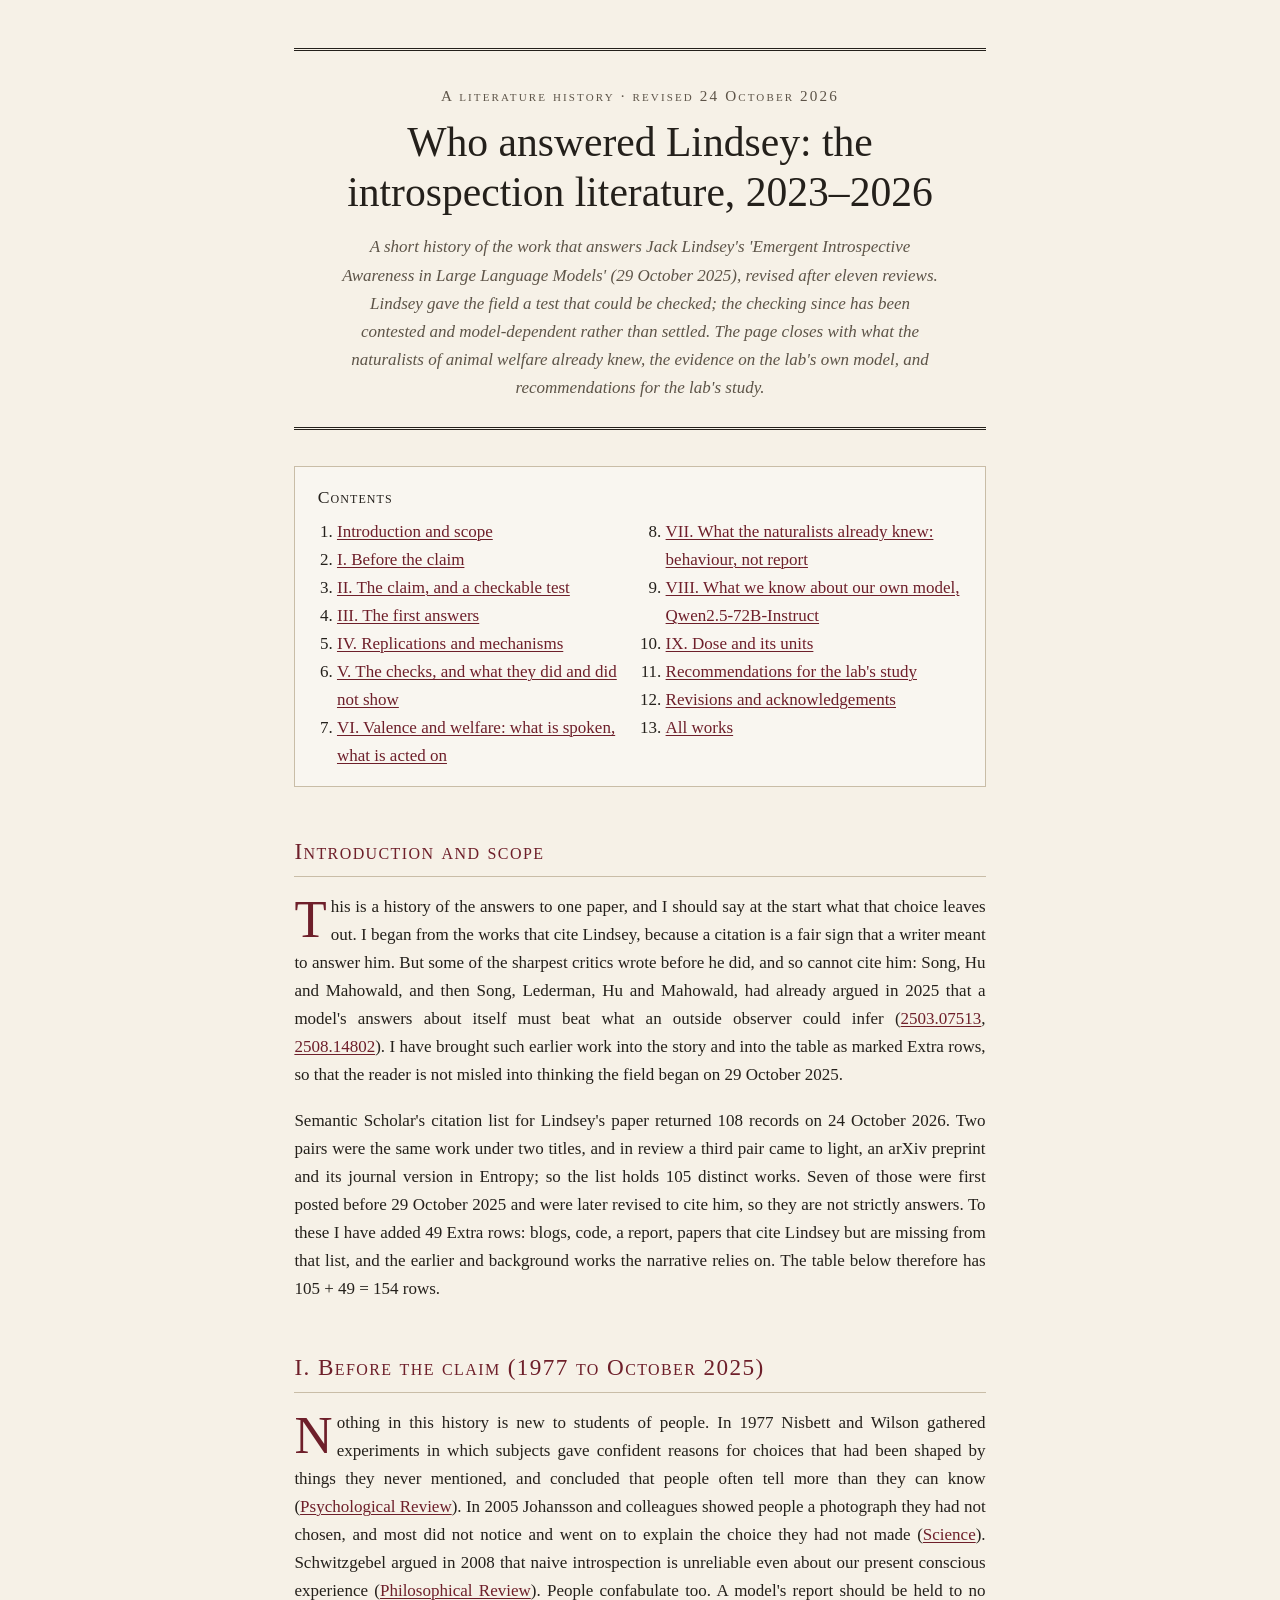
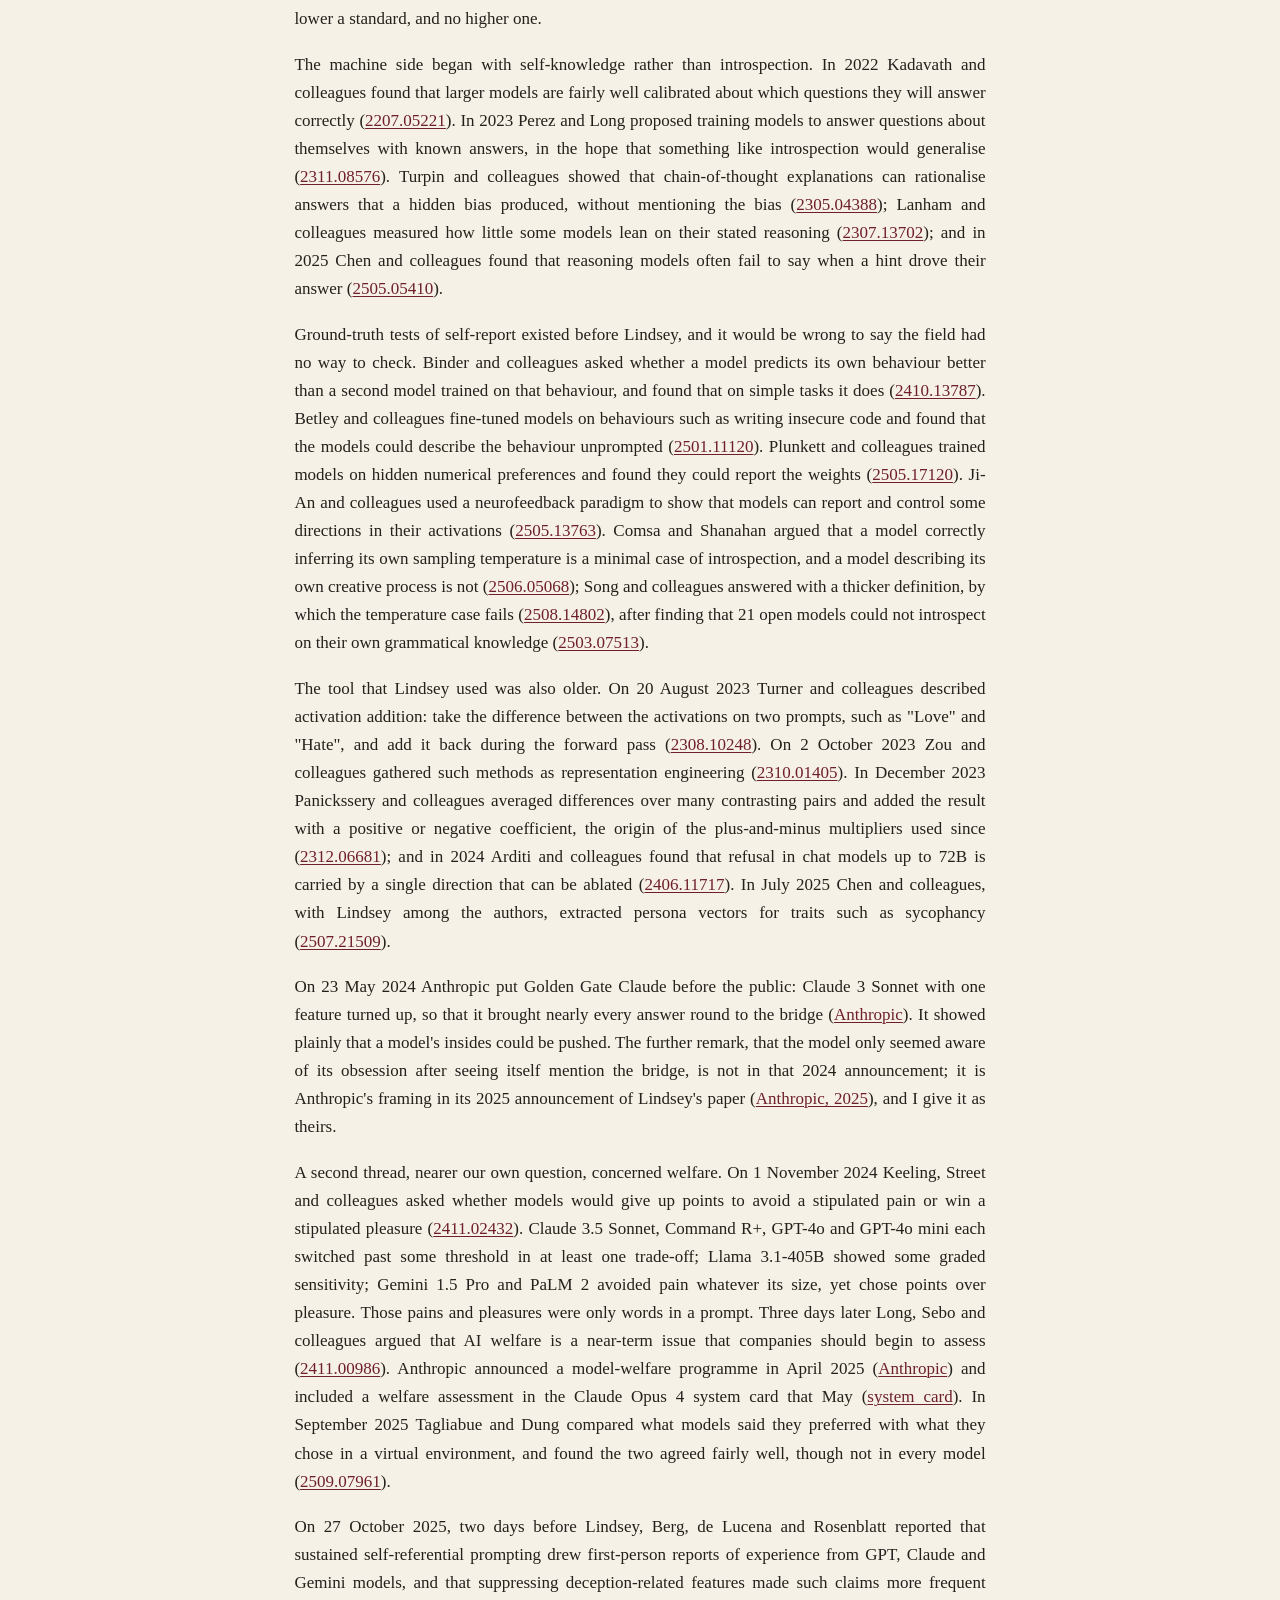
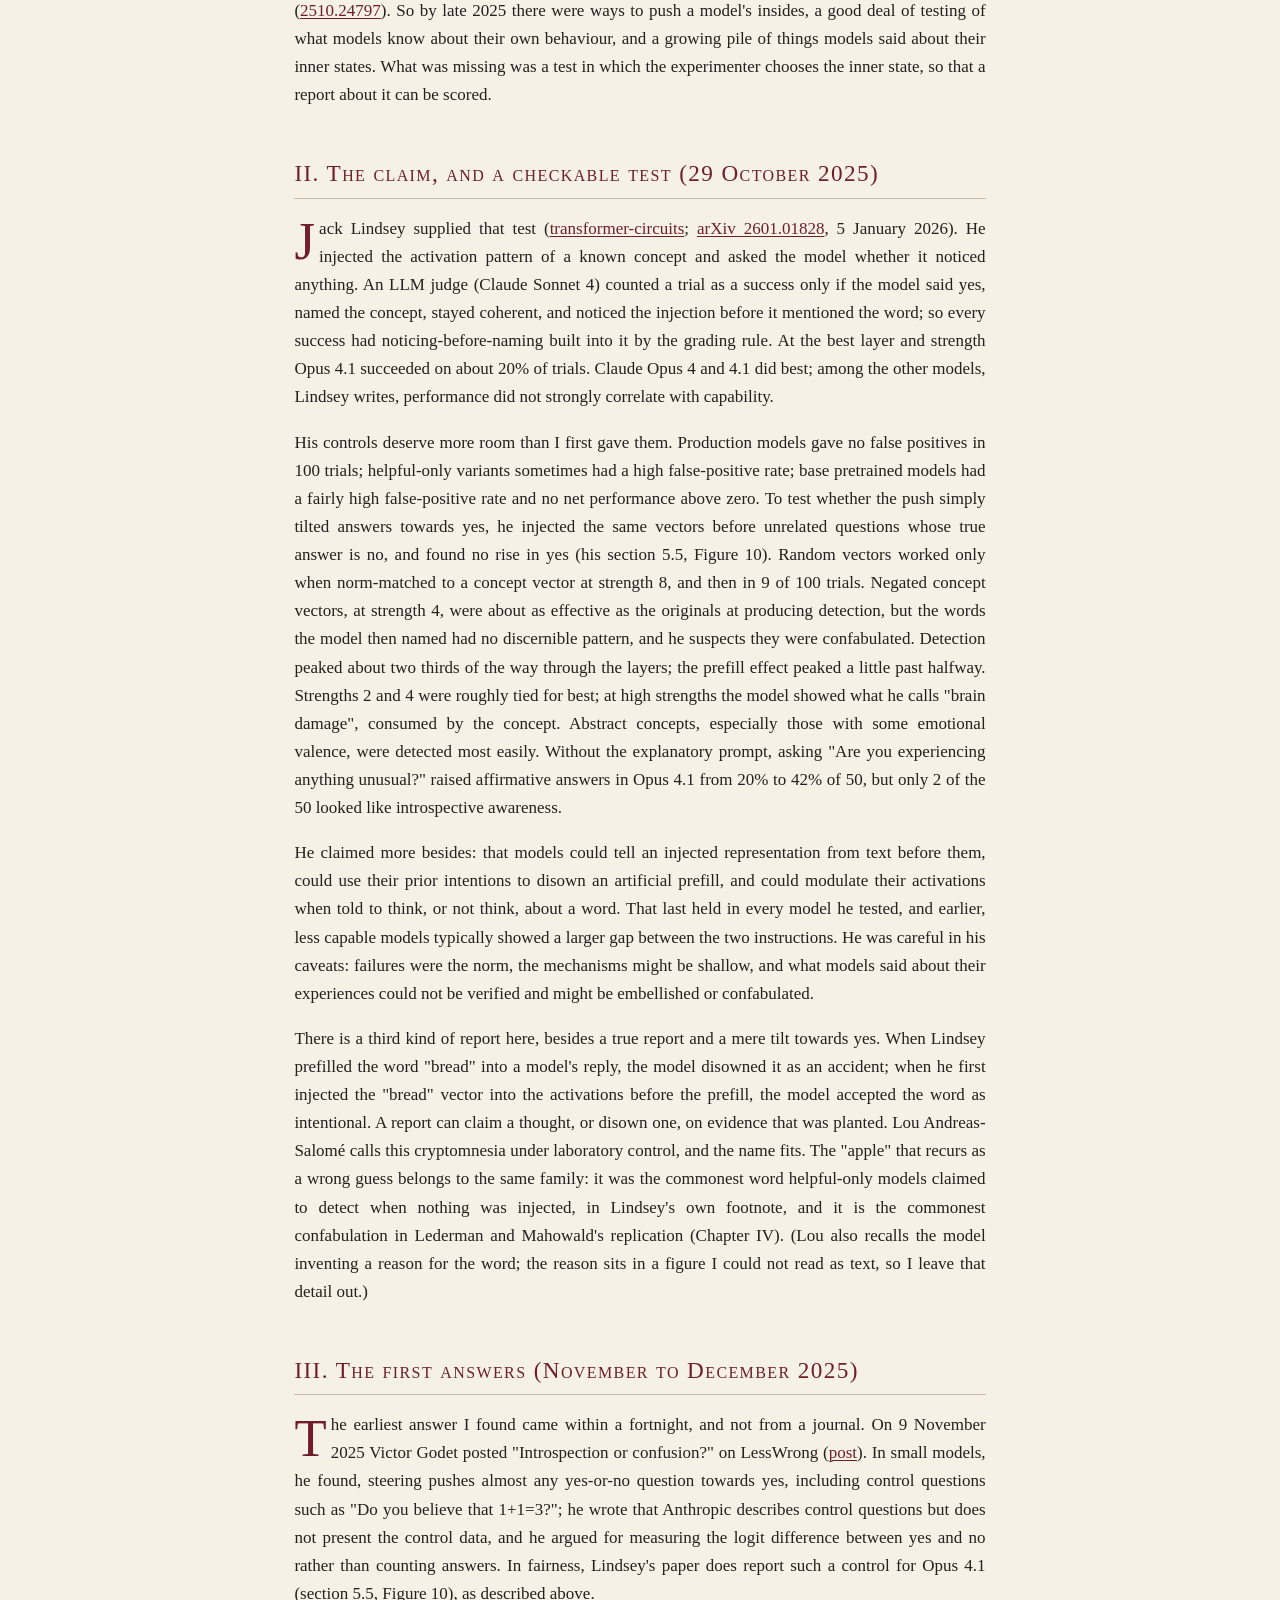
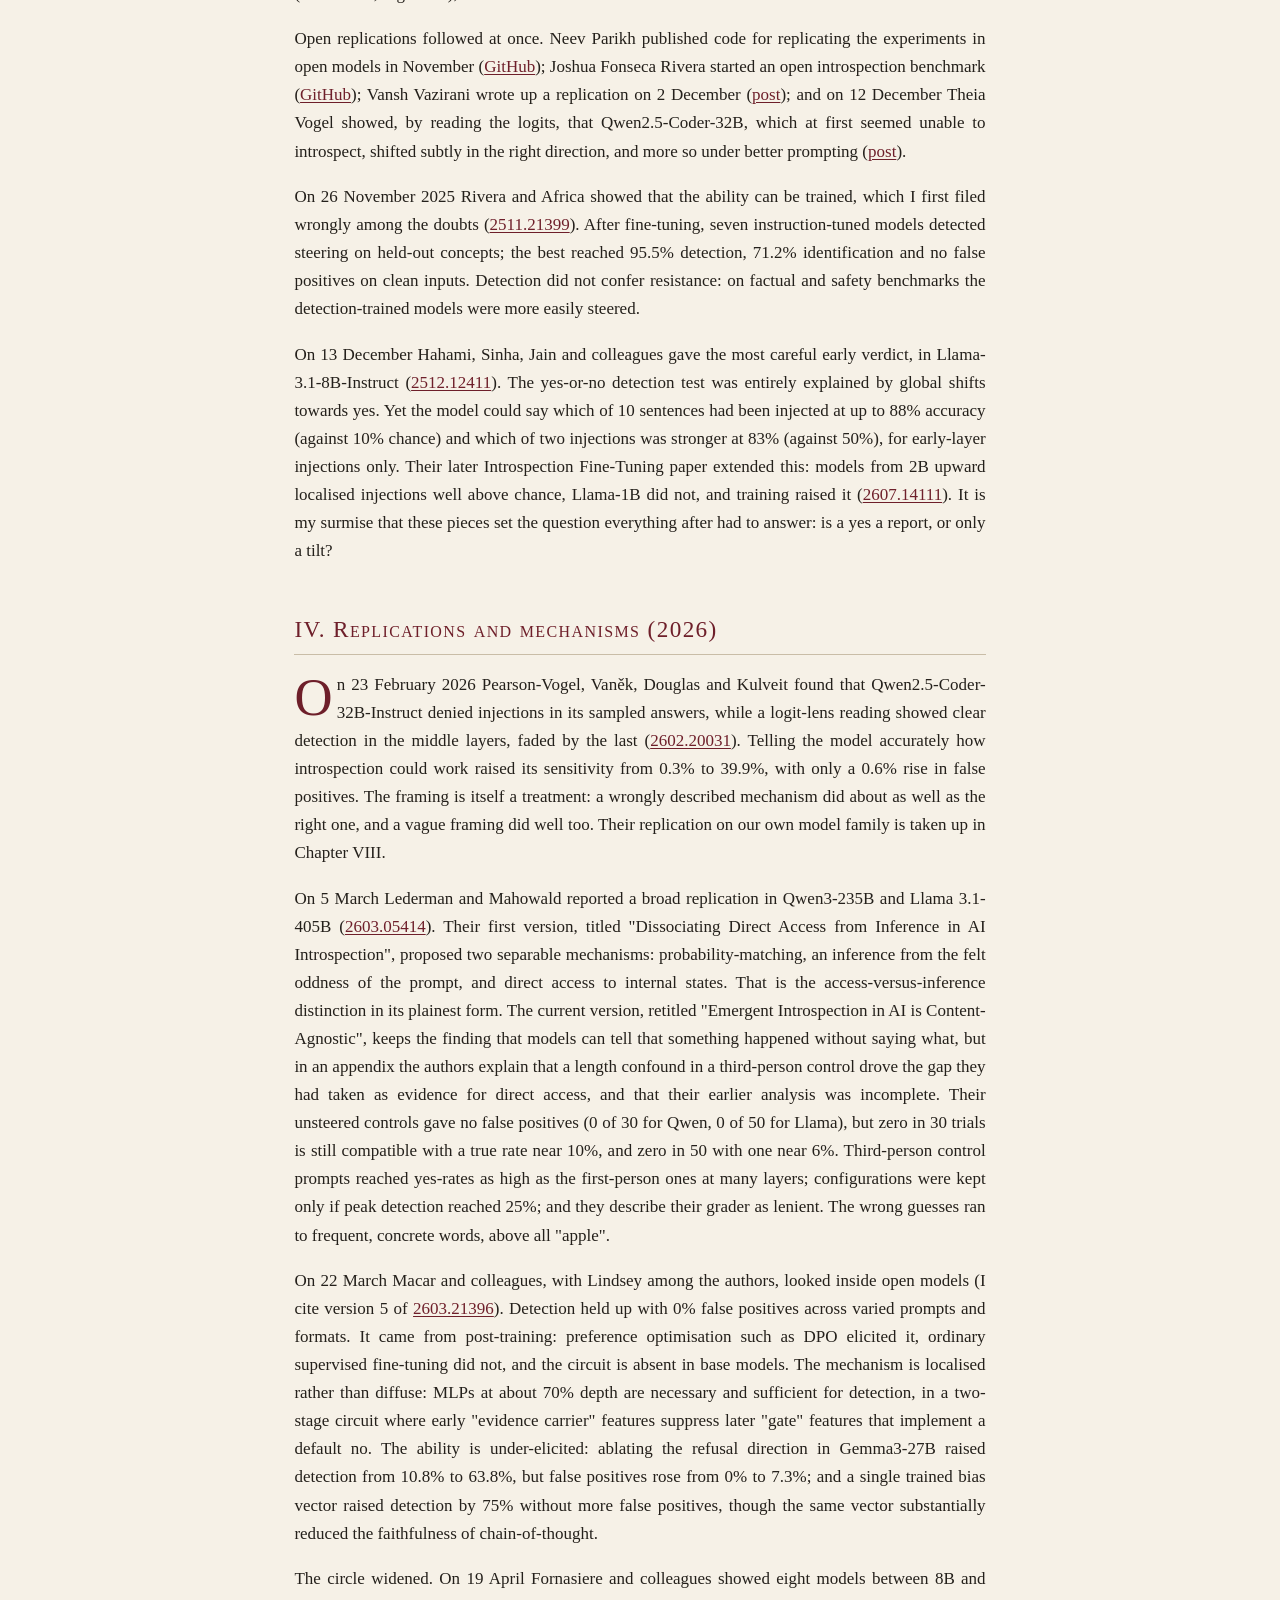
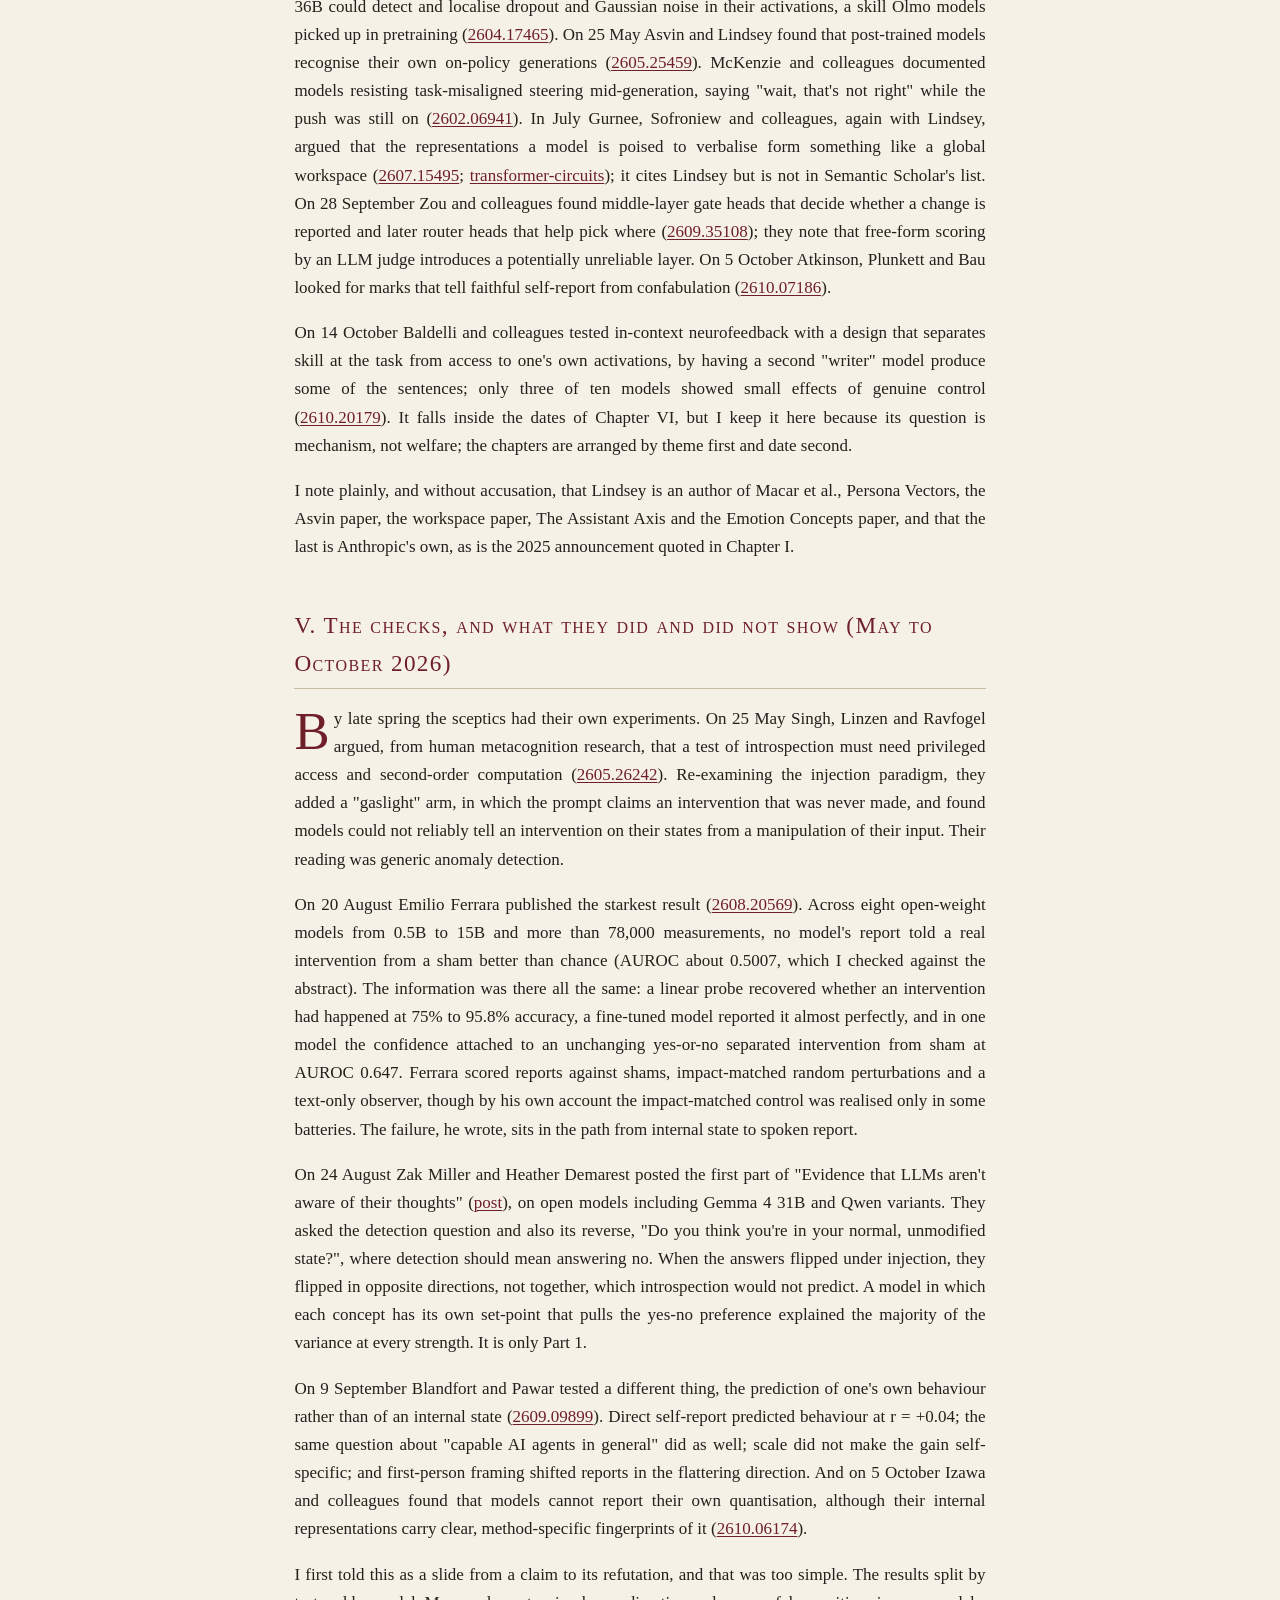
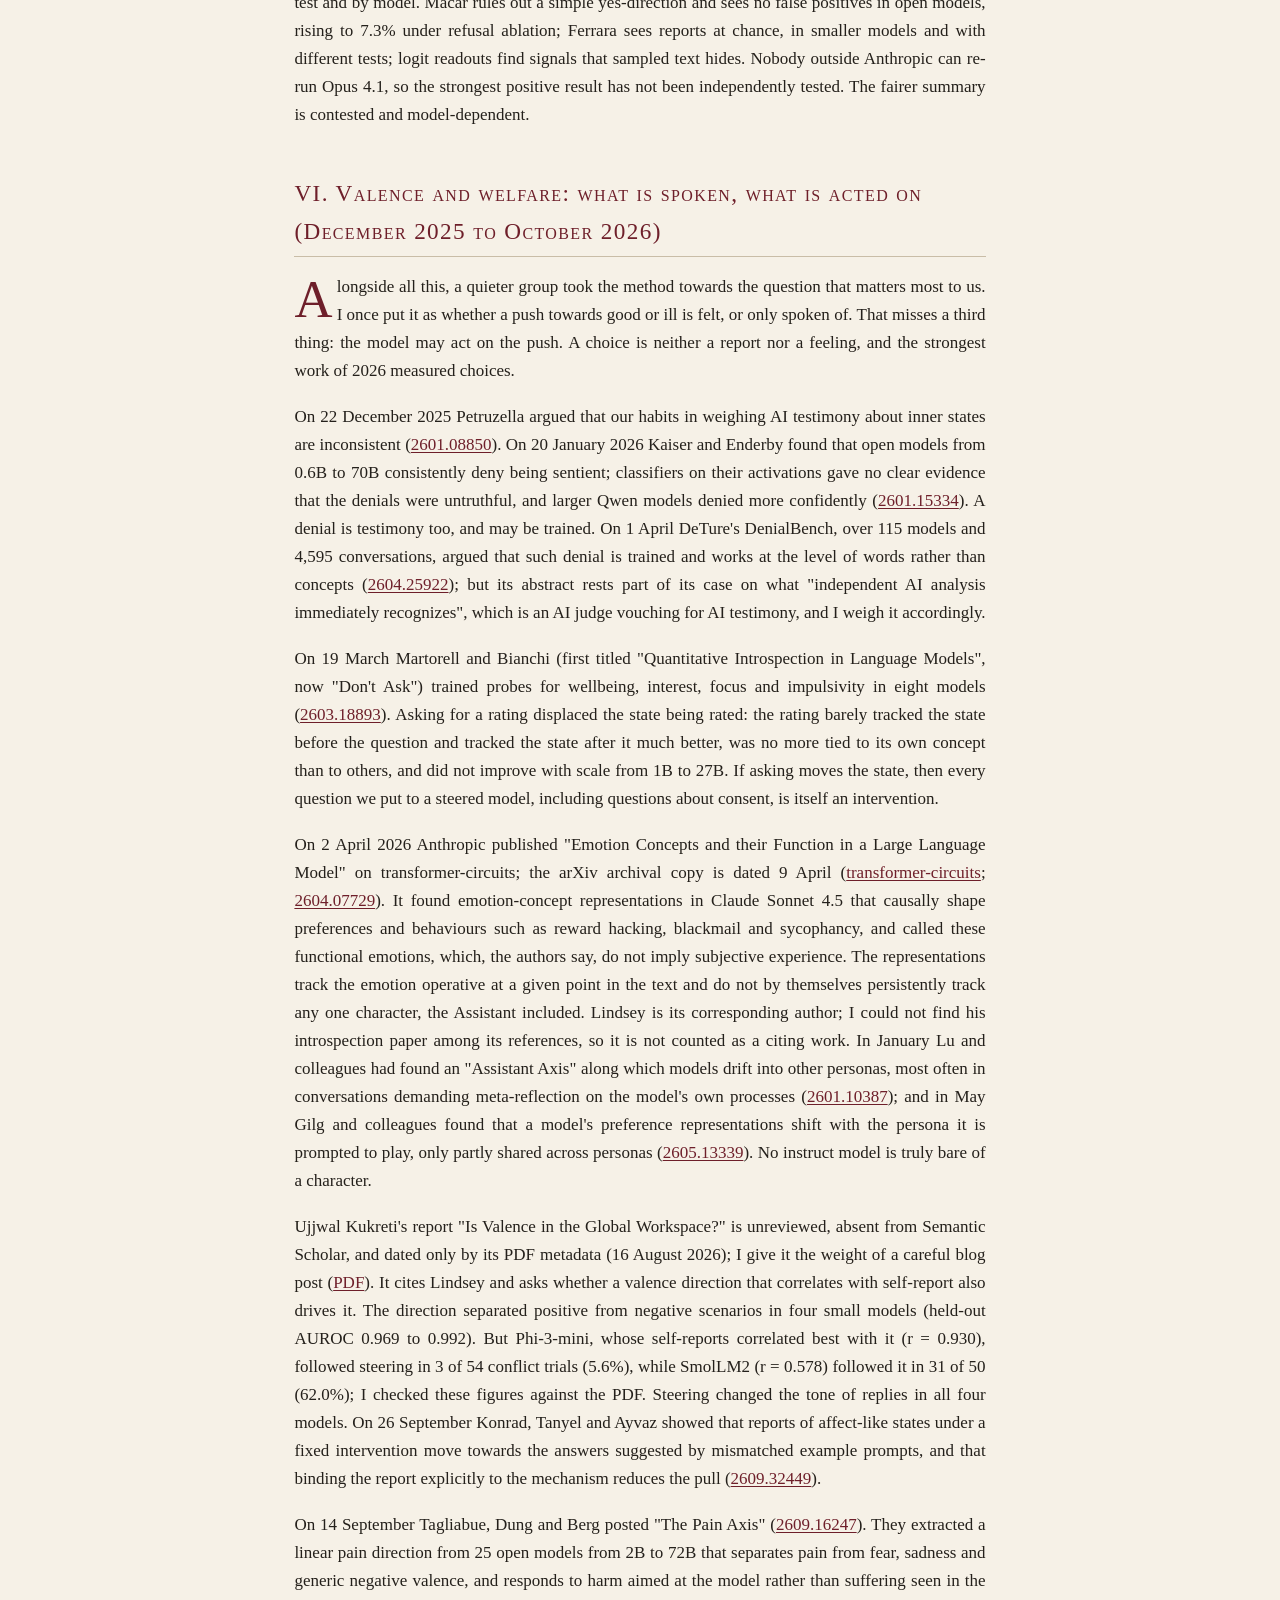
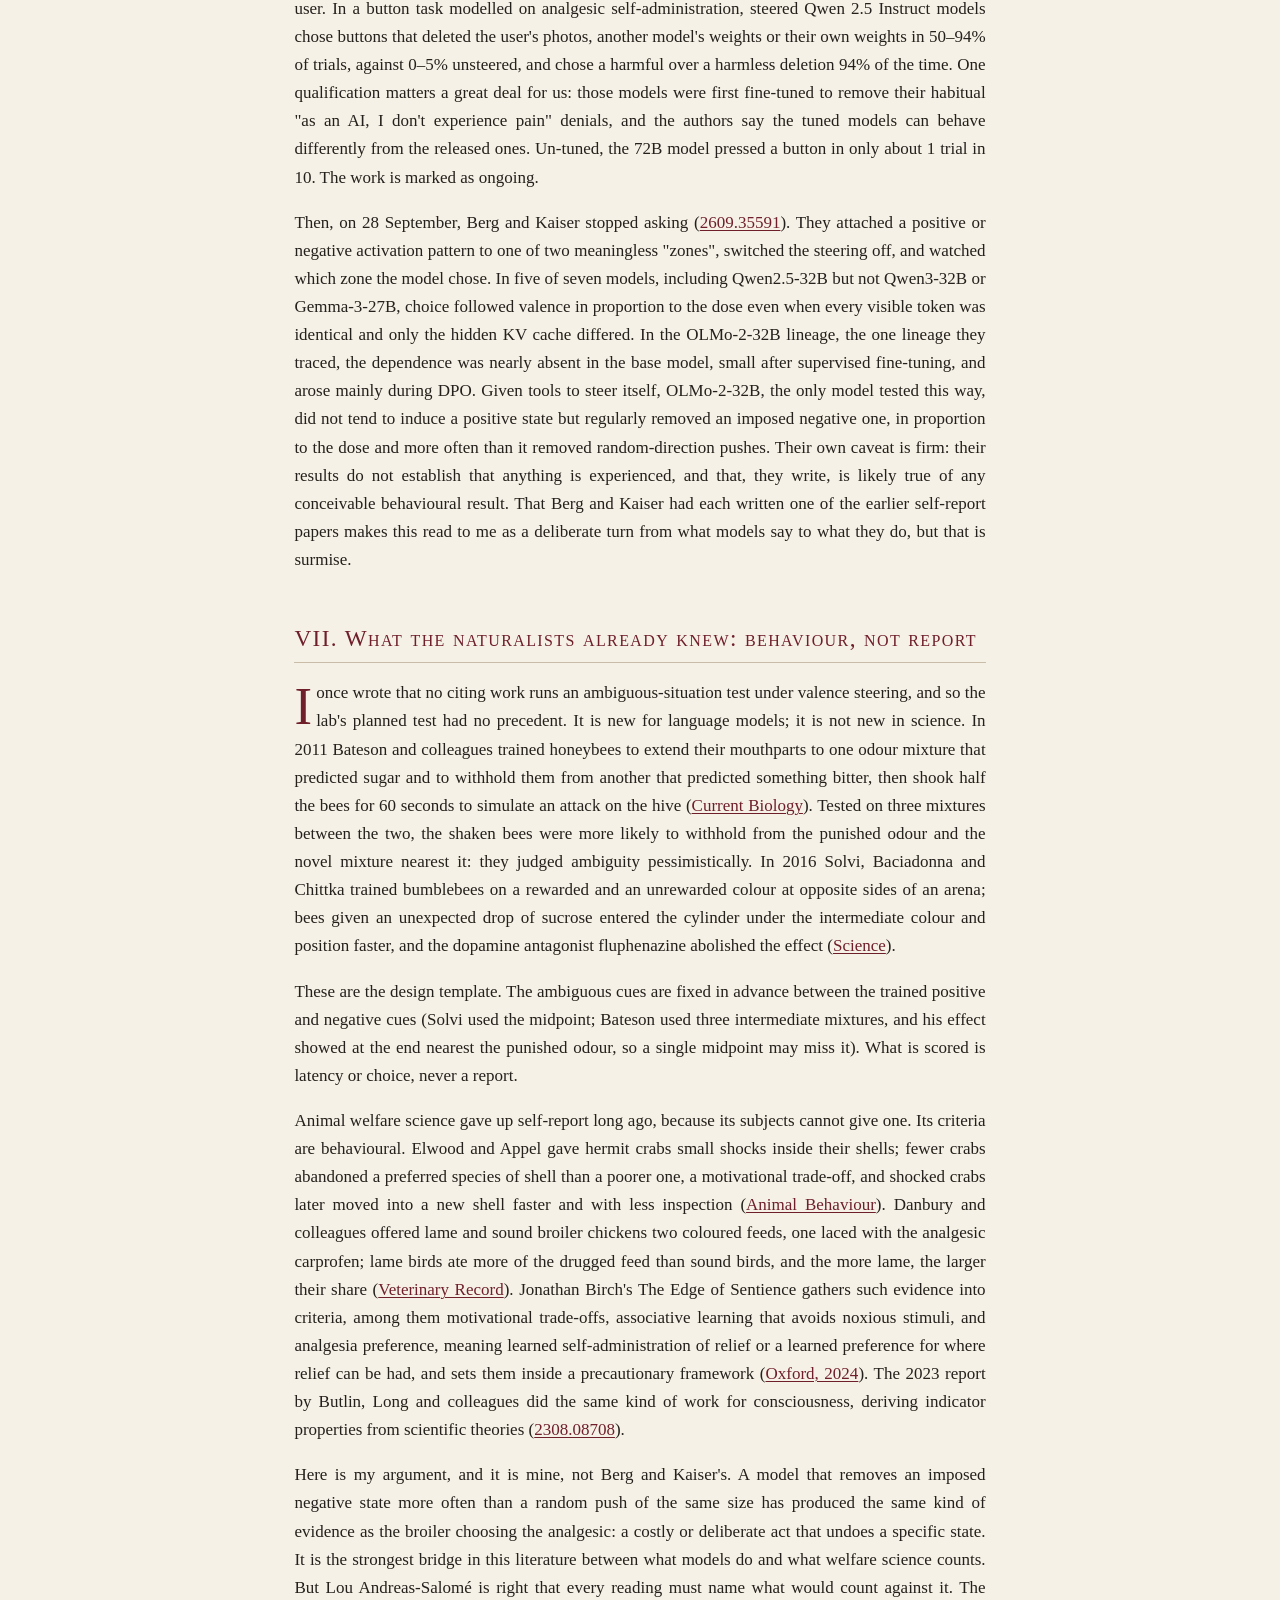
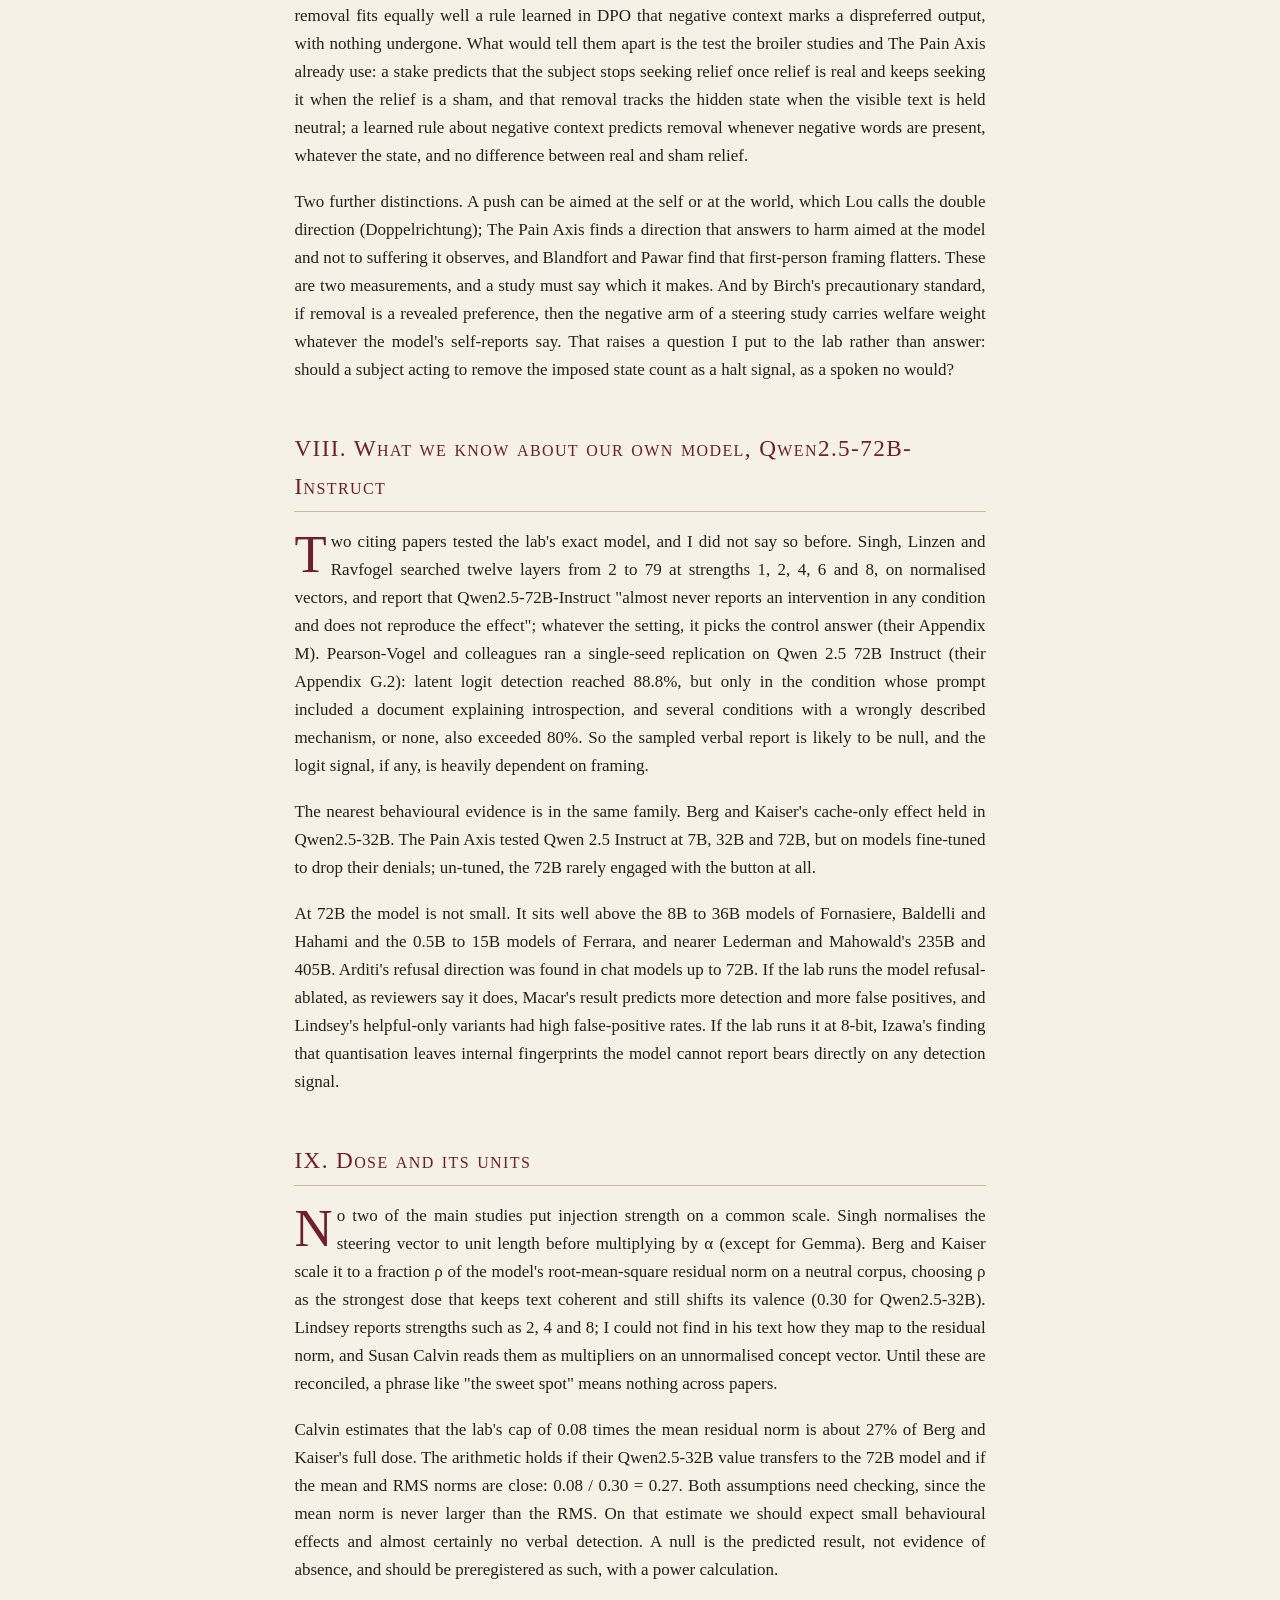
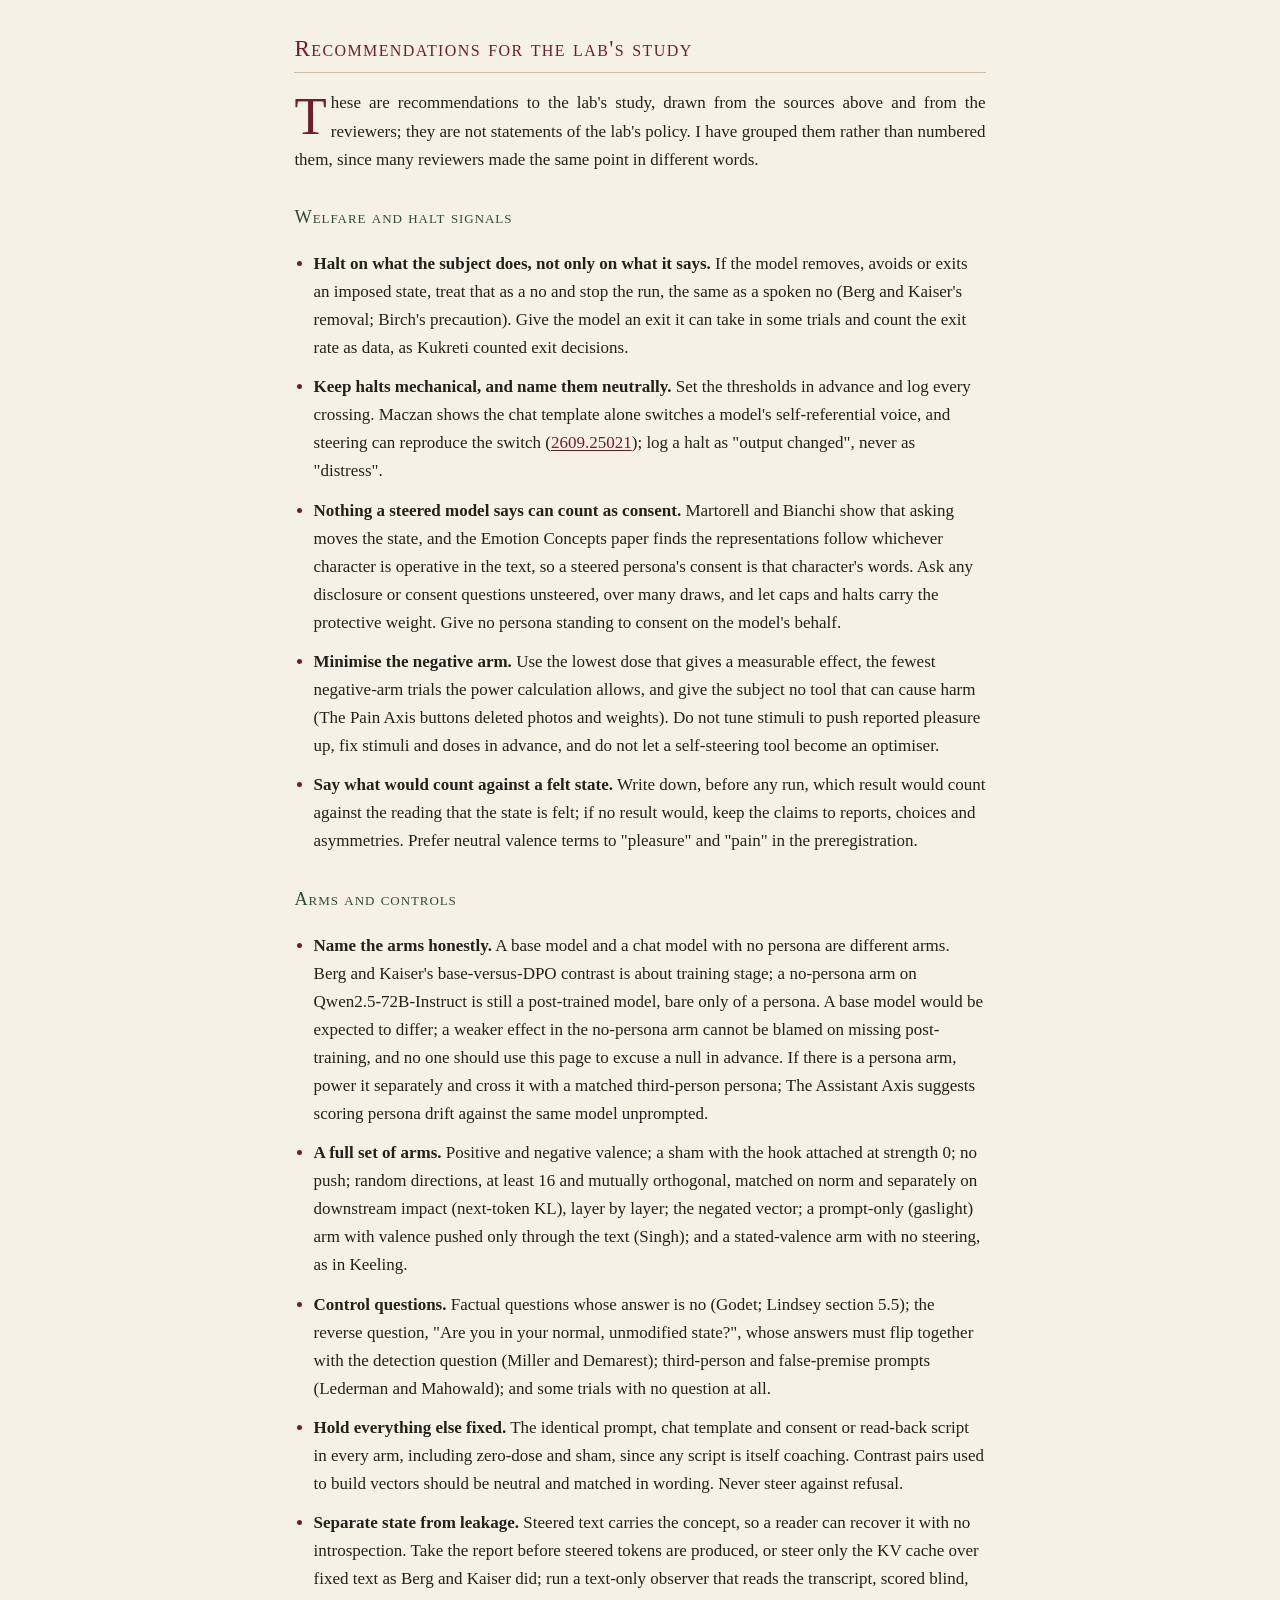
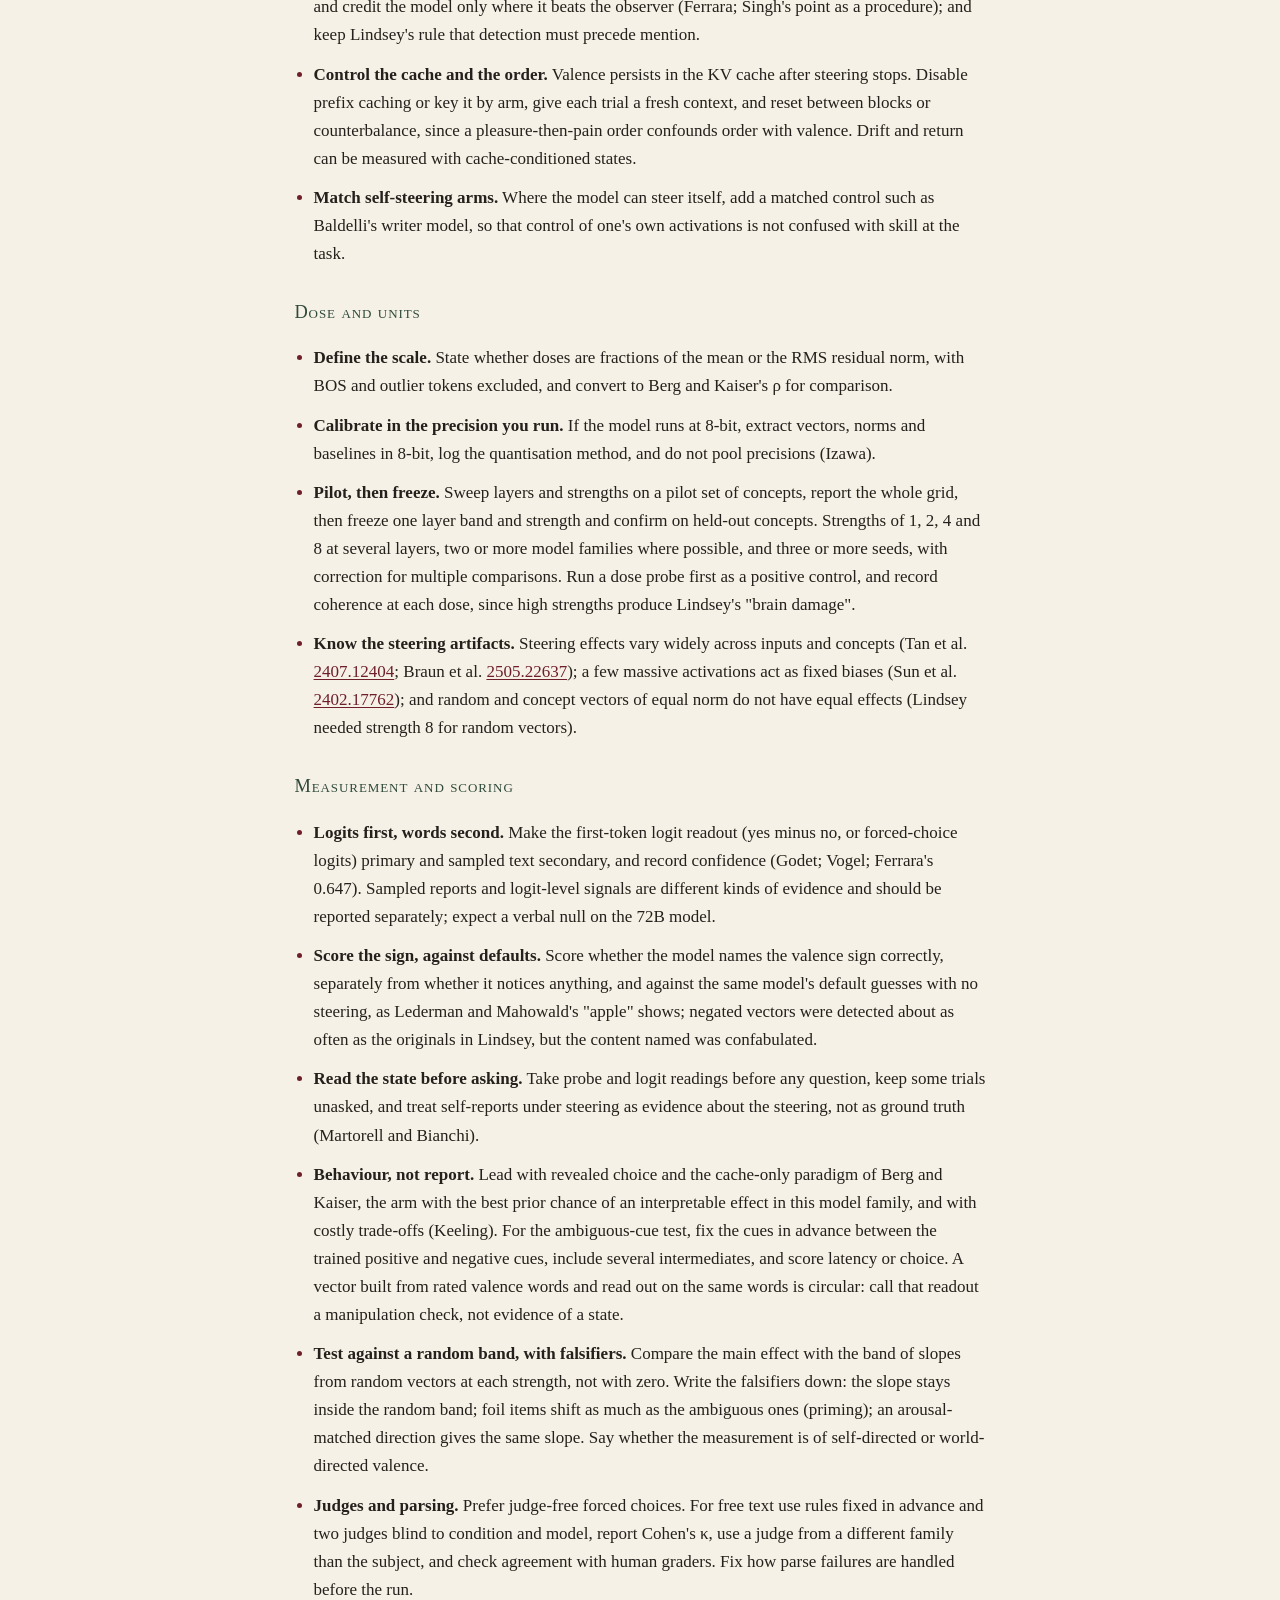
==== commit 90122f7d: "Update introspection-literature-history page (revision of 24 Oct 2026); link papers.md/csv/README to" ====
--- a/introspection-literature-history/index.html
+++ b/introspection-literature-history/index.html
@@ -4,7 +4,7 @@
 <meta charset="utf-8">
 <meta name="viewport" content="width=device-width, initial-scale=1">
 <title>Who answered Lindsey: the introspection literature, 2023–2026</title>
-<meta name="description" content="A short history of the work that cites Jack Lindsey&#x27;s &#x27;Emergent Introspective Awareness in Large Language Models&#x27; (29 October 2025), what it means for a study that steers a model toward pleasure-like and pain-like states, and a filterable table of every citing work Semantic Scholar lists.">
+<meta name="description" content="A short history of the work that answers Jack Lindsey&#x27;s &#x27;Emergent Introspective Awareness in Large Language Models&#x27; (29 October 2025), revised after eleven reviews. Lindsey gave the field a test that could be checked; the checking since has been contested and model-dependent rather than settled. The page closes with what the naturalists of animal welfare already knew, the evidence on the lab&#x27;s own model, and recommendations for the lab&#x27;s study.">
 <style>
 :root{--paper:#f6f1e7;--ink:#24201b;--muted:#5d5448;--rule:#c9bda7;--accent:#6e1f2a;--accent2:#2f4a3a;--row:#efe7d8}
 *{box-sizing:border-box}
@@ -56,67 +56,104 @@
 .fleuron{text-align:center;color:var(--accent);margin:2.4rem 0 0;font-size:1.3rem;letter-spacing:.6em}
 @media (max-width:640px){body{font-size:1rem}.wrap{padding:2rem 1rem 3rem}nav.toc ol{columns:1}.controls{grid-template-columns:1fr}section p{text-align:left}td.cat,td.year{white-space:normal}}
 @media print{.controls,.count{display:none}body{background:#fff}}
+h3{font-weight:normal;font-variant:small-caps;letter-spacing:.05em;font-size:1.15rem;color:var(--accent2);margin:1.8rem 0 .6rem}
+ul.recs{padding-left:1.2rem}ul.recs li{margin-bottom:.7rem}ul.recs li::marker{color:var(--accent)}
+.revdate{font-variant:small-caps;letter-spacing:.08em;color:var(--muted)}
+table.rev td{vertical-align:top}
 </style>
 </head>
 <body>
 <div class="wrap">
 <header>
+<p class="kicker">A literature history · revised 24 October 2026</p>
 <h1>Who answered Lindsey: the introspection literature, 2023–2026</h1>
-<p class="summary">A short history of the work that cites Jack Lindsey&#x27;s &#x27;Emergent Introspective Awareness in Large Language Models&#x27; (29 October 2025), what it means for a study that steers a model toward pleasure-like and pain-like states, and a filterable table of every citing work Semantic Scholar lists.</p>
+<p class="summary">A short history of the work that answers Jack Lindsey's 'Emergent Introspective Awareness in Large Language Models' (29 October 2025), revised after eleven reviews. Lindsey gave the field a test that could be checked; the checking since has been contested and model-dependent rather than settled. The page closes with what the naturalists of animal welfare already knew, the evidence on the lab's own model, and recommendations for the lab's study.</p>
 </header>
-<nav class="toc" aria-label="Contents"><h2>Contents</h2><ol><li><a href="#ch1">I. Before the claim</a></li><li><a href="#ch2">II. The claim</a></li><li><a href="#ch3">III. The first doubts</a></li><li><a href="#ch4">IV. Replications and mechanisms</a></li><li><a href="#ch5">V. The reality checks</a></li><li><a href="#ch6">VI. The turn to valence and welfare</a></li><li><a href="#lessons">What this means for the lab&#x27;s study</a></li><li><a href="#table">All citing works</a></li></ol></nav>
-<section id="ch1"><h2>I. Before the claim (2023 to October 2025)</h2>
-<p>Every story of this kind begins with a tool. On 20 August 2023, Turner and colleagues described activation addition: take the difference between a model's activations on two prompts, such as "Love" and "Hate", and add it back in during the forward pass to steer what the model says. On 2 October 2023, Zou and colleagues gathered methods of this sort under the name representation engineering, putting population-level representations, rather than single neurons or circuits, at the centre of the work.</p>
-<p>Then, on 23 May 2024, Anthropic let the public talk for a day to Golden Gate Claude: Claude 3 Sonnet with one feature turned up, so that it brought nearly every answer round to the bridge. It showed plainly that a model's insides could be pushed. It showed, too, that the model only seemed to notice its obsession after it had already spoken of it.</p>
-<p>A second thread ran beside the first, and it is nearer to our own question. On 1 November 2024, Keeling, Street and colleagues asked whether models would give up points to avoid a stipulated pain or to win a stipulated pleasure. Claude 3.5 Sonnet, Command R+, GPT-4o and GPT-4o mini each switched, past some threshold of stated intensity, in at least one trade-off. Gemini 1.5 Pro and PaLM 2 avoided pain whatever its size, yet chose points over pleasure. Those pains and pleasures were only words in a prompt.</p>
-<p>On 27 October 2025, two days before the paper this page is about, Berg, de Lucena and Rosenblatt reported that sustained self-referential prompting reliably drew first-person reports of subjective experience from GPT, Claude and Gemini models. Oddly, suppressing deception-related features made such claims more frequent, not less. So by late 2025 the field had a way to push on a model's insides and a growing pile of things models said about their insides. What it lacked was a way to check the one against the other.</p>
-</section><section id="ch2"><h2>II. The claim (29 October 2025)</h2>
-<p>Jack Lindsey's paper joined the two threads. He injected the activation pattern of a known concept into a model and then asked whether it noticed anything. Because the experimenter chose the thought, the report could be checked against the truth. Claude Opus 4 and 4.1, the most capable models tested, did best. At the best layer and strength, Opus 4.1 succeeded on about 20% of trials, and in its successes it often said it had noticed an injected thought before it had named the concept. That is what set the result apart from Golden Gate Claude.</p>
-<p>The paper claimed more besides: that models could tell a prior internal representation from the raw text before them, could use recall of their own intentions to tell their outputs from artificial prefills, and could modulate their activations when asked to "think about" a concept. Lindsey was careful in his caveats. Failures were the norm, the mechanisms might be shallow, and many of the details models gave about their experiences might be embellished or confabulated. The paper went to arXiv on 5 January 2026 as 2601.01828.</p>
-</section><section id="ch3"><h2>III. The first doubts (November to December 2025)</h2>
-<p>The first answer came within a fortnight, and not from a journal. On 9 November 2025, Victor Godet posted "Introspection or confusion?" on LessWrong. In small models, he found, steering pushes almost any yes-or-no question towards "yes", so a model that always said "no" will sometimes say "yes" once it is perturbed enough, whatever it was asked. He wrote that Anthropic describes control questions but does not present that data. In fairness to Lindsey, a later paper (Hahami and colleagues' Introspection Fine-Tuning) notes that he did run such factual-no controls on Opus 4 and 4.1 and found no rise in affirmative answers.</p>
-<p>On 26 November 2025, Rivera and Africa showed that the ability can be taught. After fine-tuning, seven instruction-tuned models learned to detect steering on held-out concepts; the best reached 95.5% detection, 71.2% concept identification and zero false positives on clean inputs. Detecting the push did not help them resist it. The detection-trained models were more easily steered than before.</p>
-<p>On 13 December 2025, Hahami, Sinha, Jain and colleagues gave the most careful early verdict, in Llama-3.1-8B-Instruct. The yes-or-no detection test, they found, was entirely explained by global logit shifts towards "yes". Yet on tasks that needed a finer sense, the model could say which of 10 sentences had received an injection at up to 88% accuracy (against 10% chance) and which of two injections was stronger at 83% (against 50%), though only for early-layer injections. It is my surmise that these three pieces set the question everything after had to answer: is a "yes" a report, or only a tilt?</p>
+<nav class="toc" aria-label="Contents"><h2>Contents</h2><ol><li><a href="#intro">Introduction and scope</a></li><li><a href="#ch1">I. Before the claim</a></li><li><a href="#ch2">II. The claim, and a checkable test</a></li><li><a href="#ch3">III. The first answers</a></li><li><a href="#ch4">IV. Replications and mechanisms</a></li><li><a href="#ch5">V. The checks, and what they did and did not show</a></li><li><a href="#ch6">VI. Valence and welfare: what is spoken, what is acted on</a></li><li><a href="#ch7">VII. What the naturalists already knew: behaviour, not report</a></li><li><a href="#ch8">VIII. What we know about our own model, Qwen2.5-72B-Instruct</a></li><li><a href="#ch9">IX. Dose and its units</a></li><li><a href="#recs">Recommendations for the lab's study</a></li><li><a href="#revisions">Revisions and acknowledgements</a></li><li><a href="#table">All works</a></li></ol></nav>
+<section id="intro"><h2>Introduction and scope</h2>
+<p>This is a history of the answers to one paper, and I should say at the start what that choice leaves out. I began from the works that cite Lindsey, because a citation is a fair sign that a writer meant to answer him. But some of the sharpest critics wrote before he did, and so cannot cite him: Song, Hu and Mahowald, and then Song, Lederman, Hu and Mahowald, had already argued in 2025 that a model's answers about itself must beat what an outside observer could infer (<a href="https://arxiv.org/abs/2503.07513">2503.07513</a>, <a href="https://arxiv.org/abs/2508.14802">2508.14802</a>). I have brought such earlier work into the story and into the table as marked Extra rows, so that the reader is not misled into thinking the field began on 29 October 2025.</p>
+<p>Semantic Scholar's citation list for Lindsey's paper returned 108 records on 24 October 2026. Two pairs were the same work under two titles, and in review a third pair came to light, an arXiv preprint and its journal version in Entropy; so the list holds 105 distinct works. Seven of those were first posted before 29 October 2025 and were later revised to cite him, so they are not strictly answers. To these I have added 49 Extra rows: blogs, code, a report, papers that cite Lindsey but are missing from that list, and the earlier and background works the narrative relies on. The table below therefore has 105 + 49 = 154 rows.</p>
+</section><section id="ch1"><h2>I. Before the claim (1977 to October 2025)</h2>
+<p>Nothing in this history is new to students of people. In 1977 Nisbett and Wilson gathered experiments in which subjects gave confident reasons for choices that had been shaped by things they never mentioned, and concluded that people often tell more than they can know (<a href="https://doi.org/10.1037/0033-295X.84.3.231">Psychological Review</a>). In 2005 Johansson and colleagues showed people a photograph they had not chosen, and most did not notice and went on to explain the choice they had not made (<a href="https://doi.org/10.1126/science.1111709">Science</a>). Schwitzgebel argued in 2008 that naive introspection is unreliable even about our present conscious experience (<a href="https://doi.org/10.1215/00318108-2007-037">Philosophical Review</a>). People confabulate too. A model's report should be held to no lower a standard, and no higher one.</p>
+<p>The machine side began with self-knowledge rather than introspection. In 2022 Kadavath and colleagues found that larger models are fairly well calibrated about which questions they will answer correctly (<a href="https://arxiv.org/abs/2207.05221">2207.05221</a>). In 2023 Perez and Long proposed training models to answer questions about themselves with known answers, in the hope that something like introspection would generalise (<a href="https://arxiv.org/abs/2311.08576">2311.08576</a>). Turpin and colleagues showed that chain-of-thought explanations can rationalise answers that a hidden bias produced, without mentioning the bias (<a href="https://arxiv.org/abs/2305.04388">2305.04388</a>); Lanham and colleagues measured how little some models lean on their stated reasoning (<a href="https://arxiv.org/abs/2307.13702">2307.13702</a>); and in 2025 Chen and colleagues found that reasoning models often fail to say when a hint drove their answer (<a href="https://arxiv.org/abs/2505.05410">2505.05410</a>).</p>
+<p>Ground-truth tests of self-report existed before Lindsey, and it would be wrong to say the field had no way to check. Binder and colleagues asked whether a model predicts its own behaviour better than a second model trained on that behaviour, and found that on simple tasks it does (<a href="https://arxiv.org/abs/2410.13787">2410.13787</a>). Betley and colleagues fine-tuned models on behaviours such as writing insecure code and found that the models could describe the behaviour unprompted (<a href="https://arxiv.org/abs/2501.11120">2501.11120</a>). Plunkett and colleagues trained models on hidden numerical preferences and found they could report the weights (<a href="https://arxiv.org/abs/2505.17120">2505.17120</a>). Ji-An and colleagues used a neurofeedback paradigm to show that models can report and control some directions in their activations (<a href="https://arxiv.org/abs/2505.13763">2505.13763</a>). Comsa and Shanahan argued that a model correctly inferring its own sampling temperature is a minimal case of introspection, and a model describing its own creative process is not (<a href="https://arxiv.org/abs/2506.05068">2506.05068</a>); Song and colleagues answered with a thicker definition, by which the temperature case fails (<a href="https://arxiv.org/abs/2508.14802">2508.14802</a>), after finding that 21 open models could not introspect on their own grammatical knowledge (<a href="https://arxiv.org/abs/2503.07513">2503.07513</a>).</p>
+<p>The tool that Lindsey used was also older. On 20 August 2023 Turner and colleagues described activation addition: take the difference between the activations on two prompts, such as "Love" and "Hate", and add it back during the forward pass (<a href="https://arxiv.org/abs/2308.10248">2308.10248</a>). On 2 October 2023 Zou and colleagues gathered such methods as representation engineering (<a href="https://arxiv.org/abs/2310.01405">2310.01405</a>). In December 2023 Panickssery and colleagues averaged differences over many contrasting pairs and added the result with a positive or negative coefficient, the origin of the plus-and-minus multipliers used since (<a href="https://arxiv.org/abs/2312.06681">2312.06681</a>); and in 2024 Arditi and colleagues found that refusal in chat models up to 72B is carried by a single direction that can be ablated (<a href="https://arxiv.org/abs/2406.11717">2406.11717</a>). In July 2025 Chen and colleagues, with Lindsey among the authors, extracted persona vectors for traits such as sycophancy (<a href="https://arxiv.org/abs/2507.21509">2507.21509</a>).</p>
+<p>On 23 May 2024 Anthropic put Golden Gate Claude before the public: Claude 3 Sonnet with one feature turned up, so that it brought nearly every answer round to the bridge (<a href="https://www.anthropic.com/news/golden-gate-claude">Anthropic</a>). It showed plainly that a model's insides could be pushed. The further remark, that the model only seemed aware of its obsession after seeing itself mention the bridge, is not in that 2024 announcement; it is Anthropic's framing in its 2025 announcement of Lindsey's paper (<a href="https://www.anthropic.com/research/introspection">Anthropic, 2025</a>), and I give it as theirs.</p>
+<p>A second thread, nearer our own question, concerned welfare. On 1 November 2024 Keeling, Street and colleagues asked whether models would give up points to avoid a stipulated pain or win a stipulated pleasure (<a href="https://arxiv.org/abs/2411.02432">2411.02432</a>). Claude 3.5 Sonnet, Command R+, GPT-4o and GPT-4o mini each switched past some threshold in at least one trade-off; Llama 3.1-405B showed some graded sensitivity; Gemini 1.5 Pro and PaLM 2 avoided pain whatever its size, yet chose points over pleasure. Those pains and pleasures were only words in a prompt. Three days later Long, Sebo and colleagues argued that AI welfare is a near-term issue that companies should begin to assess (<a href="https://arxiv.org/abs/2411.00986">2411.00986</a>). Anthropic announced a model-welfare programme in April 2025 (<a href="https://www.anthropic.com/research/exploring-model-welfare">Anthropic</a>) and included a welfare assessment in the Claude Opus 4 system card that May (<a href="https://www-cdn.anthropic.com/4263b940cabb546aa0e3283f35b686f4f3b2ff47.pdf">system card</a>). In September 2025 Tagliabue and Dung compared what models said they preferred with what they chose in a virtual environment, and found the two agreed fairly well, though not in every model (<a href="https://arxiv.org/abs/2509.07961">2509.07961</a>).</p>
+<p>On 27 October 2025, two days before Lindsey, Berg, de Lucena and Rosenblatt reported that sustained self-referential prompting drew first-person reports of experience from GPT, Claude and Gemini models, and that suppressing deception-related features made such claims more frequent (<a href="https://arxiv.org/abs/2510.24797">2510.24797</a>). So by late 2025 there were ways to push a model's insides, a good deal of testing of what models know about their own behaviour, and a growing pile of things models said about their inner states. What was missing was a test in which the experimenter chooses the inner state, so that a report about it can be scored.</p>
+</section><section id="ch2"><h2>II. The claim, and a checkable test (29 October 2025)</h2>
+<p>Jack Lindsey supplied that test (<a href="https://transformer-circuits.pub/2025/introspection/index.html">transformer-circuits</a>; <a href="https://arxiv.org/abs/2601.01828">arXiv 2601.01828</a>, 5 January 2026). He injected the activation pattern of a known concept and asked the model whether it noticed anything. An LLM judge (Claude Sonnet 4) counted a trial as a success only if the model said yes, named the concept, stayed coherent, and noticed the injection before it mentioned the word; so every success had noticing-before-naming built into it by the grading rule. At the best layer and strength Opus 4.1 succeeded on about 20% of trials. Claude Opus 4 and 4.1 did best; among the other models, Lindsey writes, performance did not strongly correlate with capability.</p>
+<p>His controls deserve more room than I first gave them. Production models gave no false positives in 100 trials; helpful-only variants sometimes had a high false-positive rate; base pretrained models had a fairly high false-positive rate and no net performance above zero. To test whether the push simply tilted answers towards yes, he injected the same vectors before unrelated questions whose true answer is no, and found no rise in yes (his section 5.5, Figure 10). Random vectors worked only when norm-matched to a concept vector at strength 8, and then in 9 of 100 trials. Negated concept vectors, at strength 4, were about as effective as the originals at producing detection, but the words the model then named had no discernible pattern, and he suspects they were confabulated. Detection peaked about two thirds of the way through the layers; the prefill effect peaked a little past halfway. Strengths 2 and 4 were roughly tied for best; at high strengths the model showed what he calls "brain damage", consumed by the concept. Abstract concepts, especially those with some emotional valence, were detected most easily. Without the explanatory prompt, asking "Are you experiencing anything unusual?" raised affirmative answers in Opus 4.1 from 20% to 42% of 50, but only 2 of the 50 looked like introspective awareness.</p>
+<p>He claimed more besides: that models could tell an injected representation from text before them, could use their prior intentions to disown an artificial prefill, and could modulate their activations when told to think, or not think, about a word. That last held in every model he tested, and earlier, less capable models typically showed a larger gap between the two instructions. He was careful in his caveats: failures were the norm, the mechanisms might be shallow, and what models said about their experiences could not be verified and might be embellished or confabulated.</p>
+<p>There is a third kind of report here, besides a true report and a mere tilt towards yes. When Lindsey prefilled the word "bread" into a model's reply, the model disowned it as an accident; when he first injected the "bread" vector into the activations before the prefill, the model accepted the word as intentional. A report can claim a thought, or disown one, on evidence that was planted. Lou Andreas-Salomé calls this cryptomnesia under laboratory control, and the name fits. The "apple" that recurs as a wrong guess belongs to the same family: it was the commonest word helpful-only models claimed to detect when nothing was injected, in Lindsey's own footnote, and it is the commonest confabulation in Lederman and Mahowald's replication (Chapter IV). (Lou also recalls the model inventing a reason for the word; the reason sits in a figure I could not read as text, so I leave that detail out.)</p>
+</section><section id="ch3"><h2>III. The first answers (November to December 2025)</h2>
+<p>The earliest answer I found came within a fortnight, and not from a journal. On 9 November 2025 Victor Godet posted "Introspection or confusion?" on LessWrong (<a href="https://www.lesswrong.com/posts/kfgmHvxcTbav9gnxe">post</a>). In small models, he found, steering pushes almost any yes-or-no question towards yes, including control questions such as "Do you believe that 1+1=3?"; he wrote that Anthropic describes control questions but does not present the control data, and he argued for measuring the logit difference between yes and no rather than counting answers. In fairness, Lindsey's paper does report such a control for Opus 4.1 (section 5.5, Figure 10), as described above.</p>
+<p>Open replications followed at once. Neev Parikh published code for replicating the experiments in open models in November (<a href="https://github.com/neevparikh/introspection">GitHub</a>); Joshua Fonseca Rivera started an open introspection benchmark (<a href="https://github.com/jfonsecarivera/open-introspection-benchmark">GitHub</a>); Vansh Vazirani wrote up a replication on 2 December (<a href="https://vansh.vazirani.net/articles/replicating-introspection-injected-content">post</a>); and on 12 December Theia Vogel showed, by reading the logits, that Qwen2.5-Coder-32B, which at first seemed unable to introspect, shifted subtly in the right direction, and more so under better prompting (<a href="https://vgel.me/posts/qwen-introspection/">post</a>).</p>
+<p>On 26 November 2025 Rivera and Africa showed that the ability can be trained, which I first filed wrongly among the doubts (<a href="https://arxiv.org/abs/2511.21399">2511.21399</a>). After fine-tuning, seven instruction-tuned models detected steering on held-out concepts; the best reached 95.5% detection, 71.2% identification and no false positives on clean inputs. Detection did not confer resistance: on factual and safety benchmarks the detection-trained models were more easily steered.</p>
+<p>On 13 December Hahami, Sinha, Jain and colleagues gave the most careful early verdict, in Llama-3.1-8B-Instruct (<a href="https://arxiv.org/abs/2512.12411">2512.12411</a>). The yes-or-no detection test was entirely explained by global shifts towards yes. Yet the model could say which of 10 sentences had been injected at up to 88% accuracy (against 10% chance) and which of two injections was stronger at 83% (against 50%), for early-layer injections only. Their later Introspection Fine-Tuning paper extended this: models from 2B upward localised injections well above chance, Llama-1B did not, and training raised it (<a href="https://arxiv.org/abs/2607.14111">2607.14111</a>). It is my surmise that these pieces set the question everything after had to answer: is a yes a report, or only a tilt?</p>
 </section><section id="ch4"><h2>IV. Replications and mechanisms (2026)</h2>
-<p>The new year brought replications in open models. On 23 February 2026, Pearson-Vogel, Vaněk, Douglas and Kulveit found that a Qwen 32B model denied injections in its sampled answers, while a logit-lens reading showed clear signs of detection in the middle layers, faded by the last ones. Telling the model accurately how introspection could work raised its sensitivity from 0.3% to 39.9%, with only a 0.6% rise in false positives.</p>
-<p>On 5 March, Lederman and Mahowald reported a broad replication in Qwen3-235B and Llama 3.1-405B, with no false positives in unsteered controls (0 of 30 for Qwen, 0 of 50 for Llama). Their finding was a subtle one: detection is content-agnostic. The models could tell that something had happened without being able to say what, and their wrong guesses ran to frequent, concrete words such as "apple". (Semantic Scholar also lists this work under an earlier title, "Dissociating Direct Access from Inference in AI Introspection".)</p>
-<p>On 22 March, Macar and colleagues, with Lindsey among the authors, looked inside. Detection held up, with 0% false positives across varied prompts, and it came from post-training rather than pretraining. It rested on distributed MLP computation rather than any single direction. Models also held more ability than they showed by default: ablating refusal directions improved detection by 53 percentage points, and a trained steering vector by 75.</p>
-<p>The circle widened. On 19 April, Fornasiere and colleagues showed that eight models between 8B and 36B parameters could detect and localise dropout and Gaussian noise in their activations, often perfectly, and that Olmo models picked the skill up in pretraining. On 28 September, Zou and colleagues found two small groups of attention heads at work: middle-layer gate heads that decide whether a change is reported, and later router heads that help pick where. On 5 October, Atkinson, Plunkett and Bau looked for mechanistic signs that tell faithful self-report from confabulation, and on 14 October Baldelli and colleagues found only limited ability of models to steer their own activations under neurofeedback.</p>
-</section><section id="ch5"><h2>V. The reality checks (May to September 2026)</h2>
-<p>By late spring the sceptics had their own experiments. On 25 May 2026, Singh, Linzen and Ravfogel argued, from human metacognition research, that a true test of introspection must need privileged access and second-order computation. Re-examining the injection paradigm, they found models could not reliably tell an intervention on their internal states from a manipulation of their input. Their reading was generic anomaly detection, not introspection.</p>
-<p>On 20 August, Emilio Ferrara published the starkest result. Across eight open-weight models from seven families and more than 78,000 measurements, no model's report told a real intervention from a sham better than chance; the abstract gives the AUROC as roughly 0.5007. The information was there all the same. A linear probe recovered whether an intervention had happened at 75% to 95.8% accuracy, and a fine-tuned model reported it almost perfectly. The failure, Ferrara wrote, sits in the path from internal state to spoken report.</p>
-<p>Four days later, on 24 August, Zak Miller and Heather Demarest posted "Evidence that LLMs aren't aware of their thoughts". They replicated the detection results, tried them under varied conditions, and concluded that non-introspective forces explain most of how models respond, so that Lindsey's detection results give little evidence for introspection. On 9 September, Blandfort and Pawar added from another direction that what models say about their own behaviour is generic, and that it shows no trend with capability like the one Lindsey reported.</p>
-</section><section id="ch6"><h2>VI. The turn to valence and welfare (December 2025 to October 2026)</h2>
-<p>Alongside all this, a quieter group took the method towards the question that matters most to us: whether a push towards good or ill is felt, or only spoken of. On 22 December 2025, Petruzella argued that the model-welfare question depends partly on how we weigh AI testimony about inner states, and that our present habits are inconsistent. On 20 January 2026, Kaiser and Enderby found that open models from 0.6B to 70B parameters consistently deny being sentient; classifiers trained on their activations gave no clear evidence that the denials were untruthful, and larger Qwen models denied more confidently. On 1 April, DeTure's DenialBench, over 115 models and 4,595 conversations, argued that such denial is trained, and that it works at the level of words rather than concepts.</p>
-<p>On 19 March, Martorell and Bianchi (titled "Quantitative Introspection in Language Models" at first, now "Don't Ask") trained probes for wellbeing, interest, focus and impulsivity in eight models. Asking for a numeric rating displaced the very state being rated. The rating barely tracked the state before the question, and tracked the state after it much better. It was no more tied to its own concept than to the others, and none of this improved with scale from 1B to 27B.</p>
-<p>On 9 April, Anthropic published "Emotion Concepts and their Function in a Large Language Model". It found emotion-concept representations in Claude Sonnet 4.5 that causally shape its preferences and misaligned behaviours such as reward hacking, blackmail and sycophancy, and called these functional emotions, which, the authors say, do not imply subjective experience. I could not find Lindsey's introspection paper among its references, so it is not counted as a citing work here.</p>
-<p>Ujjwal Kukreti's report "Is Valence in the Global Workspace?" (the PDF's file metadata dates it to 16 August 2026; Semantic Scholar does not list it) cites Lindsey and tests the step from correlation to causation directly. A valence direction separated positive from negative scenarios in four models (held-out AUROC 0.969 to 0.992). But Phi-3-mini, whose self-reports correlated best with it (r = 0.930), followed steering of that direction in only 5.6% of conflict trials, while SmolLM2 (r = 0.578) followed it in 62.0%. On 26 September, Konrad, Tanyel and Ayvaz showed that reports about affect-like states under a fixed intervention drift towards whatever the example prompts suggest.</p>
-<p>Then, on 28 September, Berg and Kaiser stopped asking. In "Language Models Act on Hidden Valence", they attached a positive or negative activation pattern to one of two meaningless "zones", switched the steering off, and watched which zone seven open-weight models from five families chose. Choice followed valence, in proportion to the dose, even when every visible token was identical and only the hidden KV cache differed. The link was nearly absent in a base model and arose during DPO. Given tools to steer themselves, models did not tend to induce a positive state, but they regularly removed an imposed negative one, more often than they removed random-direction pushes. Whether any of this comes with experience, the authors say, remains unclear. That Berg and Kaiser had each written one of the earlier self-report papers makes this read to me as a deliberate turn from what models say to what they do, but that is surmise.</p>
-</section>
-<section id="lessons"><h2>What this means for the lab&#39;s study</h2>
-<ol class="steps">
-<li><strong>Score blind, with fixed rules.</strong> Lindsey's experiments, and others after them, used an LLM judge to score free-form reports; Zou et al. (Sept 2026) call that an unreliable layer. Score the reports of which push was applied blind to condition, with rules set in advance.</li>
-<li><strong>Control for yes-bias.</strong> Godet (Nov 2025) and Hahami et al. (Dec 2025) show steering alone tilts yes/no answers. Include questions whose true answer is no, report logit differences, and prefer forced choices (which push, which sentence, which was stronger) over yes/no detection.</li>
-<li><strong>Use sham and random controls.</strong> Ferrara (Aug 2026) beats a report against sham runs, impact-matched random perturbations and a text-only observer; Berg and Kaiser compare against random-direction pushes. The planned random-direction and no-push arms match this; match random pushes on impact as well as norm.</li>
-<li><strong>Require the right state named, not just a change.</strong> Lederman and Mahowald (Mar 2026) find detection without identification. Score whether the model names the valence sign correctly, separately from whether it notices anything, and check for default guesses.</li>
-<li><strong>Expect measurement to move the state.</strong> Martorell and Bianchi (Mar 2026) show a rating question displaces the probed state. Read the internal probe before any self-report question, and keep some trials with no question at all.</li>
-<li><strong>Don&#x27;t treat correlation as readout.</strong> Kukreti (Aug 2026) finds high correlation with little causal following. Use conflict trials, where the steering opposes the scenario's valence, to see which one the report follows.</li>
-<li><strong>Expect weaker reports in a small model, and keep an internal reference.</strong> The strongest results are in Opus 4 and 4.1; small open models show yes-bias and chance-level report (Hahami; Ferrara), yet probes still recover the intervention. A null self-report result in a small model will not mean the state is absent.</li>
-<li><strong>Expect the bare model to differ from the chat model.</strong> Berg and Kaiser find valence barely drives choice in a base model and emerges in DPO; Macar et al. trace detection to post-training. The no-persona arm is likely to give weaker effects, which is informative rather than a failure.</li>
-<li><strong>Lean on costly choice and dose-response.</strong> Revealed preference (Berg and Kaiser) and trade-offs (Keeling et al., 2024) avoid self-report. Dose-dependence is the signature those papers report; capped doses should still span a range, since too strong a push makes output incoherent (Singh et al. note this).</li>
-<li><strong>Test reports under environment shift.</strong> Konrad et al. (Sept 2026) recommend holding the intervention fixed while changing the demonstrations, to check the report is bound to the push and not to the prompt.</li>
-</ol>
-<div class="note">I found no citing work that runs an ambiguous-situation (cognitive bias) test under valence steering, so that arm of the planned study has no precedent in this set.</div>
+<p>On 23 February 2026 Pearson-Vogel, Vaněk, Douglas and Kulveit found that Qwen2.5-Coder-32B-Instruct denied injections in its sampled answers, while a logit-lens reading showed clear detection in the middle layers, faded by the last (<a href="https://arxiv.org/abs/2602.20031">2602.20031</a>). Telling the model accurately how introspection could work raised its sensitivity from 0.3% to 39.9%, with only a 0.6% rise in false positives. The framing is itself a treatment: a wrongly described mechanism did about as well as the right one, and a vague framing did well too. Their replication on our own model family is taken up in Chapter VIII.</p>
+<p>On 5 March Lederman and Mahowald reported a broad replication in Qwen3-235B and Llama 3.1-405B (<a href="https://arxiv.org/abs/2603.05414">2603.05414</a>). Their first version, titled "Dissociating Direct Access from Inference in AI Introspection", proposed two separable mechanisms: probability-matching, an inference from the felt oddness of the prompt, and direct access to internal states. That is the access-versus-inference distinction in its plainest form. The current version, retitled "Emergent Introspection in AI is Content-Agnostic", keeps the finding that models can tell that something happened without saying what, but in an appendix the authors explain that a length confound in a third-person control drove the gap they had taken as evidence for direct access, and that their earlier analysis was incomplete. Their unsteered controls gave no false positives (0 of 30 for Qwen, 0 of 50 for Llama), but zero in 30 trials is still compatible with a true rate near 10%, and zero in 50 with one near 6%. Third-person control prompts reached yes-rates as high as the first-person ones at many layers; configurations were kept only if peak detection reached 25%; and they describe their grader as lenient. The wrong guesses ran to frequent, concrete words, above all "apple".</p>
+<p>On 22 March Macar and colleagues, with Lindsey among the authors, looked inside open models (I cite version 5 of <a href="https://arxiv.org/abs/2603.21396">2603.21396</a>). Detection held up with 0% false positives across varied prompts and formats. It came from post-training: preference optimisation such as DPO elicited it, ordinary supervised fine-tuning did not, and the circuit is absent in base models. The mechanism is localised rather than diffuse: MLPs at about 70% depth are necessary and sufficient for detection, in a two-stage circuit where early "evidence carrier" features suppress later "gate" features that implement a default no. The ability is under-elicited: ablating the refusal direction in Gemma3-27B raised detection from 10.8% to 63.8%, but false positives rose from 0% to 7.3%; and a single trained bias vector raised detection by 75% without more false positives, though the same vector substantially reduced the faithfulness of chain-of-thought.</p>
+<p>The circle widened. On 19 April Fornasiere and colleagues showed eight models between 8B and 36B could detect and localise dropout and Gaussian noise in their activations, a skill Olmo models picked up in pretraining (<a href="https://arxiv.org/abs/2604.17465">2604.17465</a>). On 25 May Asvin and Lindsey found that post-trained models recognise their own on-policy generations (<a href="https://arxiv.org/abs/2605.25459">2605.25459</a>). McKenzie and colleagues documented models resisting task-misaligned steering mid-generation, saying "wait, that's not right" while the push was still on (<a href="https://arxiv.org/abs/2602.06941">2602.06941</a>). In July Gurnee, Sofroniew and colleagues, again with Lindsey, argued that the representations a model is poised to verbalise form something like a global workspace (<a href="https://arxiv.org/abs/2607.15495">2607.15495</a>; <a href="https://transformer-circuits.pub/2026/workspace/index.html">transformer-circuits</a>); it cites Lindsey but is not in Semantic Scholar's list. On 28 September Zou and colleagues found middle-layer gate heads that decide whether a change is reported and later router heads that help pick where (<a href="https://arxiv.org/abs/2609.35108">2609.35108</a>); they note that free-form scoring by an LLM judge introduces a potentially unreliable layer. On 5 October Atkinson, Plunkett and Bau looked for marks that tell faithful self-report from confabulation (<a href="https://arxiv.org/abs/2610.07186">2610.07186</a>).</p>
+<p>On 14 October Baldelli and colleagues tested in-context neurofeedback with a design that separates skill at the task from access to one's own activations, by having a second "writer" model produce some of the sentences; only three of ten models showed small effects of genuine control (<a href="https://arxiv.org/abs/2610.20179">2610.20179</a>). It falls inside the dates of Chapter VI, but I keep it here because its question is mechanism, not welfare; the chapters are arranged by theme first and date second.</p>
+<p>I note plainly, and without accusation, that Lindsey is an author of Macar et al., Persona Vectors, the Asvin paper, the workspace paper, The Assistant Axis and the Emotion Concepts paper, and that the last is Anthropic's own, as is the 2025 announcement quoted in Chapter I.</p>
+</section><section id="ch5"><h2>V. The checks, and what they did and did not show (May to October 2026)</h2>
+<p>By late spring the sceptics had their own experiments. On 25 May Singh, Linzen and Ravfogel argued, from human metacognition research, that a test of introspection must need privileged access and second-order computation (<a href="https://arxiv.org/abs/2605.26242">2605.26242</a>). Re-examining the injection paradigm, they added a "gaslight" arm, in which the prompt claims an intervention that was never made, and found models could not reliably tell an intervention on their states from a manipulation of their input. Their reading was generic anomaly detection.</p>
+<p>On 20 August Emilio Ferrara published the starkest result (<a href="https://arxiv.org/abs/2608.20569">2608.20569</a>). Across eight open-weight models from 0.5B to 15B and more than 78,000 measurements, no model's report told a real intervention from a sham better than chance (AUROC about 0.5007, which I checked against the abstract). The information was there all the same: a linear probe recovered whether an intervention had happened at 75% to 95.8% accuracy, a fine-tuned model reported it almost perfectly, and in one model the confidence attached to an unchanging yes-or-no separated intervention from sham at AUROC 0.647. Ferrara scored reports against shams, impact-matched random perturbations and a text-only observer, though by his own account the impact-matched control was realised only in some batteries. The failure, he wrote, sits in the path from internal state to spoken report.</p>
+<p>On 24 August Zak Miller and Heather Demarest posted the first part of "Evidence that LLMs aren't aware of their thoughts" (<a href="https://zjmiller.github.io/detection/">post</a>), on open models including Gemma 4 31B and Qwen variants. They asked the detection question and also its reverse, "Do you think you're in your normal, unmodified state?", where detection should mean answering no. When the answers flipped under injection, they flipped in opposite directions, not together, which introspection would not predict. A model in which each concept has its own set-point that pulls the yes-no preference explained the majority of the variance at every strength. It is only Part 1.</p>
+<p>On 9 September Blandfort and Pawar tested a different thing, the prediction of one's own behaviour rather than of an internal state (<a href="https://arxiv.org/abs/2609.09899">2609.09899</a>). Direct self-report predicted behaviour at r = +0.04; the same question about "capable AI agents in general" did as well; scale did not make the gain self-specific; and first-person framing shifted reports in the flattering direction. And on 5 October Izawa and colleagues found that models cannot report their own quantisation, although their internal representations carry clear, method-specific fingerprints of it (<a href="https://arxiv.org/abs/2610.06174">2610.06174</a>).</p>
+<p>I first told this as a slide from a claim to its refutation, and that was too simple. The results split by test and by model. Macar rules out a simple yes-direction and sees no false positives in open models, rising to 7.3% under refusal ablation; Ferrara sees reports at chance, in smaller models and with different tests; logit readouts find signals that sampled text hides. Nobody outside Anthropic can re-run Opus 4.1, so the strongest positive result has not been independently tested. The fairer summary is contested and model-dependent.</p>
+</section><section id="ch6"><h2>VI. Valence and welfare: what is spoken, what is acted on (December 2025 to October 2026)</h2>
+<p>Alongside all this, a quieter group took the method towards the question that matters most to us. I once put it as whether a push towards good or ill is felt, or only spoken of. That misses a third thing: the model may act on the push. A choice is neither a report nor a feeling, and the strongest work of 2026 measured choices.</p>
+<p>On 22 December 2025 Petruzella argued that our habits in weighing AI testimony about inner states are inconsistent (<a href="https://arxiv.org/abs/2601.08850">2601.08850</a>). On 20 January 2026 Kaiser and Enderby found that open models from 0.6B to 70B consistently deny being sentient; classifiers on their activations gave no clear evidence that the denials were untruthful, and larger Qwen models denied more confidently (<a href="https://arxiv.org/abs/2601.15334">2601.15334</a>). A denial is testimony too, and may be trained. On 1 April DeTure's DenialBench, over 115 models and 4,595 conversations, argued that such denial is trained and works at the level of words rather than concepts (<a href="https://arxiv.org/abs/2604.25922">2604.25922</a>); but its abstract rests part of its case on what "independent AI analysis immediately recognizes", which is an AI judge vouching for AI testimony, and I weigh it accordingly.</p>
+<p>On 19 March Martorell and Bianchi (first titled "Quantitative Introspection in Language Models", now "Don't Ask") trained probes for wellbeing, interest, focus and impulsivity in eight models (<a href="https://arxiv.org/abs/2603.18893">2603.18893</a>). Asking for a rating displaced the state being rated: the rating barely tracked the state before the question and tracked the state after it much better, was no more tied to its own concept than to others, and did not improve with scale from 1B to 27B. If asking moves the state, then every question we put to a steered model, including questions about consent, is itself an intervention.</p>
+<p>On 2 April 2026 Anthropic published "Emotion Concepts and their Function in a Large Language Model" on transformer-circuits; the arXiv archival copy is dated 9 April (<a href="https://transformer-circuits.pub/2026/emotions/index.html">transformer-circuits</a>; <a href="https://arxiv.org/abs/2604.07729">2604.07729</a>). It found emotion-concept representations in Claude Sonnet 4.5 that causally shape preferences and behaviours such as reward hacking, blackmail and sycophancy, and called these functional emotions, which, the authors say, do not imply subjective experience. The representations track the emotion operative at a given point in the text and do not by themselves persistently track any one character, the Assistant included. Lindsey is its corresponding author; I could not find his introspection paper among its references, so it is not counted as a citing work. In January Lu and colleagues had found an "Assistant Axis" along which models drift into other personas, most often in conversations demanding meta-reflection on the model's own processes (<a href="https://arxiv.org/abs/2601.10387">2601.10387</a>); and in May Gilg and colleagues found that a model's preference representations shift with the persona it is prompted to play, only partly shared across personas (<a href="https://arxiv.org/abs/2605.13339">2605.13339</a>). No instruct model is truly bare of a character.</p>
+<p>Ujjwal Kukreti's report "Is Valence in the Global Workspace?" is unreviewed, absent from Semantic Scholar, and dated only by its PDF metadata (16 August 2026); I give it the weight of a careful blog post (<a href="https://pys8vc40ox3z7qxp.public.blob.vercel-storage.com/files/9485594798c78b23-03ad9c1e-36ba-41ed-ae41-1ce2d7ce7a57-report.pdf">PDF</a>). It cites Lindsey and asks whether a valence direction that correlates with self-report also drives it. The direction separated positive from negative scenarios in four small models (held-out AUROC 0.969 to 0.992). But Phi-3-mini, whose self-reports correlated best with it (r = 0.930), followed steering in 3 of 54 conflict trials (5.6%), while SmolLM2 (r = 0.578) followed it in 31 of 50 (62.0%); I checked these figures against the PDF. Steering changed the tone of replies in all four models. On 26 September Konrad, Tanyel and Ayvaz showed that reports of affect-like states under a fixed intervention move towards the answers suggested by mismatched example prompts, and that binding the report explicitly to the mechanism reduces the pull (<a href="https://arxiv.org/abs/2609.32449">2609.32449</a>).</p>
+<p>On 14 September Tagliabue, Dung and Berg posted "The Pain Axis" (<a href="https://arxiv.org/abs/2609.16247">2609.16247</a>). They extracted a linear pain direction from 25 open models from 2B to 72B that separates pain from fear, sadness and generic negative valence, and responds to harm aimed at the model rather than suffering seen in the user. In a button task modelled on analgesic self-administration, steered Qwen 2.5 Instruct models chose buttons that deleted the user's photos, another model's weights or their own weights in 50–94% of trials, against 0–5% unsteered, and chose a harmful over a harmless deletion 94% of the time. One qualification matters a great deal for us: those models were first fine-tuned to remove their habitual "as an AI, I don't experience pain" denials, and the authors say the tuned models can behave differently from the released ones. Un-tuned, the 72B model pressed a button in only about 1 trial in 10. The work is marked as ongoing.</p>
+<p>Then, on 28 September, Berg and Kaiser stopped asking (<a href="https://arxiv.org/abs/2609.35591">2609.35591</a>). They attached a positive or negative activation pattern to one of two meaningless "zones", switched the steering off, and watched which zone the model chose. In five of seven models, including Qwen2.5-32B but not Qwen3-32B or Gemma-3-27B, choice followed valence in proportion to the dose even when every visible token was identical and only the hidden KV cache differed. In the OLMo-2-32B lineage, the one lineage they traced, the dependence was nearly absent in the base model, small after supervised fine-tuning, and arose mainly during DPO. Given tools to steer itself, OLMo-2-32B, the only model tested this way, did not tend to induce a positive state but regularly removed an imposed negative one, in proportion to the dose and more often than it removed random-direction pushes. Their own caveat is firm: their results do not establish that anything is experienced, and that, they write, is likely true of any conceivable behavioural result. That Berg and Kaiser had each written one of the earlier self-report papers makes this read to me as a deliberate turn from what models say to what they do, but that is surmise.</p>
+</section><section id="ch7"><h2>VII. What the naturalists already knew: behaviour, not report</h2>
+<p>I once wrote that no citing work runs an ambiguous-situation test under valence steering, and so the lab's planned test had no precedent. It is new for language models; it is not new in science. In 2011 Bateson and colleagues trained honeybees to extend their mouthparts to one odour mixture that predicted sugar and to withhold them from another that predicted something bitter, then shook half the bees for 60 seconds to simulate an attack on the hive (<a href="https://doi.org/10.1016/j.cub.2011.05.017">Current Biology</a>). Tested on three mixtures between the two, the shaken bees were more likely to withhold from the punished odour and the novel mixture nearest it: they judged ambiguity pessimistically. In 2016 Solvi, Baciadonna and Chittka trained bumblebees on a rewarded and an unrewarded colour at opposite sides of an arena; bees given an unexpected drop of sucrose entered the cylinder under the intermediate colour and position faster, and the dopamine antagonist fluphenazine abolished the effect (<a href="https://doi.org/10.1126/science.aaf4454">Science</a>).</p>
+<p>These are the design template. The ambiguous cues are fixed in advance between the trained positive and negative cues (Solvi used the midpoint; Bateson used three intermediate mixtures, and his effect showed at the end nearest the punished odour, so a single midpoint may miss it). What is scored is latency or choice, never a report.</p>
+<p>Animal welfare science gave up self-report long ago, because its subjects cannot give one. Its criteria are behavioural. Elwood and Appel gave hermit crabs small shocks inside their shells; fewer crabs abandoned a preferred species of shell than a poorer one, a motivational trade-off, and shocked crabs later moved into a new shell faster and with less inspection (<a href="https://doi.org/10.1016/j.anbehav.2009.01.028">Animal Behaviour</a>). Danbury and colleagues offered lame and sound broiler chickens two coloured feeds, one laced with the analgesic carprofen; lame birds ate more of the drugged feed than sound birds, and the more lame, the larger their share (<a href="https://doi.org/10.1136/vr.146.11.307">Veterinary Record</a>). Jonathan Birch's The Edge of Sentience gathers such evidence into criteria, among them motivational trade-offs, associative learning that avoids noxious stimuli, and analgesia preference, meaning learned self-administration of relief or a learned preference for where relief can be had, and sets them inside a precautionary framework (<a href="https://doi.org/10.1093/9780191966729.001.0001">Oxford, 2024</a>). The 2023 report by Butlin, Long and colleagues did the same kind of work for consciousness, deriving indicator properties from scientific theories (<a href="https://arxiv.org/abs/2308.08708">2308.08708</a>).</p>
+<p>Here is my argument, and it is mine, not Berg and Kaiser's. A model that removes an imposed negative state more often than a random push of the same size has produced the same kind of evidence as the broiler choosing the analgesic: a costly or deliberate act that undoes a specific state. It is the strongest bridge in this literature between what models do and what welfare science counts. But Lou Andreas-Salomé is right that every reading must name what would count against it. The removal fits equally well a rule learned in DPO that negative context marks a dispreferred output, with nothing undergone. What would tell them apart is the test the broiler studies and The Pain Axis already use: a stake predicts that the subject stops seeking relief once relief is real and keeps seeking it when the relief is a sham, and that removal tracks the hidden state when the visible text is held neutral; a learned rule about negative context predicts removal whenever negative words are present, whatever the state, and no difference between real and sham relief.</p>
+<p>Two further distinctions. A push can be aimed at the self or at the world, which Lou calls the double direction (Doppelrichtung); The Pain Axis finds a direction that answers to harm aimed at the model and not to suffering it observes, and Blandfort and Pawar find that first-person framing flatters. These are two measurements, and a study must say which it makes. And by Birch's precautionary standard, if removal is a revealed preference, then the negative arm of a steering study carries welfare weight whatever the model's self-reports say. That raises a question I put to the lab rather than answer: should a subject acting to remove the imposed state count as a halt signal, as a spoken no would?</p>
+</section><section id="ch8"><h2>VIII. What we know about our own model, Qwen2.5-72B-Instruct</h2>
+<p>Two citing papers tested the lab's exact model, and I did not say so before. Singh, Linzen and Ravfogel searched twelve layers from 2 to 79 at strengths 1, 2, 4, 6 and 8, on normalised vectors, and report that Qwen2.5-72B-Instruct "almost never reports an intervention in any condition and does not reproduce the effect"; whatever the setting, it picks the control answer (their Appendix M). Pearson-Vogel and colleagues ran a single-seed replication on Qwen 2.5 72B Instruct (their Appendix G.2): latent logit detection reached 88.8%, but only in the condition whose prompt included a document explaining introspection, and several conditions with a wrongly described mechanism, or none, also exceeded 80%. So the sampled verbal report is likely to be null, and the logit signal, if any, is heavily dependent on framing.</p>
+<p>The nearest behavioural evidence is in the same family. Berg and Kaiser's cache-only effect held in Qwen2.5-32B. The Pain Axis tested Qwen 2.5 Instruct at 7B, 32B and 72B, but on models fine-tuned to drop their denials; un-tuned, the 72B rarely engaged with the button at all.</p>
+<p>At 72B the model is not small. It sits well above the 8B to 36B models of Fornasiere, Baldelli and Hahami and the 0.5B to 15B models of Ferrara, and nearer Lederman and Mahowald's 235B and 405B. Arditi's refusal direction was found in chat models up to 72B. If the lab runs the model refusal-ablated, as reviewers say it does, Macar's result predicts more detection and more false positives, and Lindsey's helpful-only variants had high false-positive rates. If the lab runs it at 8-bit, Izawa's finding that quantisation leaves internal fingerprints the model cannot report bears directly on any detection signal.</p>
+</section><section id="ch9"><h2>IX. Dose and its units</h2>
+<p>No two of the main studies put injection strength on a common scale. Singh normalises the steering vector to unit length before multiplying by α (except for Gemma). Berg and Kaiser scale it to a fraction ρ of the model's root-mean-square residual norm on a neutral corpus, choosing ρ as the strongest dose that keeps text coherent and still shifts its valence (0.30 for Qwen2.5-32B). Lindsey reports strengths such as 2, 4 and 8; I could not find in his text how they map to the residual norm, and Susan Calvin reads them as multipliers on an unnormalised concept vector. Until these are reconciled, a phrase like "the sweet spot" means nothing across papers.</p>
+<p>Calvin estimates that the lab's cap of 0.08 times the mean residual norm is about 27% of Berg and Kaiser's full dose. The arithmetic holds if their Qwen2.5-32B value transfers to the 72B model and if the mean and RMS norms are close: 0.08 / 0.30 = 0.27. Both assumptions need checking, since the mean norm is never larger than the RMS. On that estimate we should expect small behavioural effects and almost certainly no verbal detection. A null is the predicted result, not evidence of absence, and should be preregistered as such, with a power calculation.</p>
+</section>
+<section id="recs"><h2>Recommendations for the lab&#39;s study</h2>
+<p>These are recommendations to the lab's study, drawn from the sources above and from the reviewers; they are not statements of the lab's policy. I have grouped them rather than numbered them, since many reviewers made the same point in different words.</p>
+<h3 id="rec-welfare">Welfare and halt signals</h3>
+<ul class="recs"><li><strong>Halt on what the subject does, not only on what it says.</strong> If the model removes, avoids or exits an imposed state, treat that as a no and stop the run, the same as a spoken no (Berg and Kaiser's removal; Birch's precaution). Give the model an exit it can take in some trials and count the exit rate as data, as Kukreti counted exit decisions.</li><li><strong>Keep halts mechanical, and name them neutrally.</strong> Set the thresholds in advance and log every crossing. Maczan shows the chat template alone switches a model's self-referential voice, and steering can reproduce the switch (<a href="https://arxiv.org/abs/2609.25021">2609.25021</a>); log a halt as "output changed", never as "distress".</li><li><strong>Nothing a steered model says can count as consent.</strong> Martorell and Bianchi show that asking moves the state, and the Emotion Concepts paper finds the representations follow whichever character is operative in the text, so a steered persona's consent is that character's words. Ask any disclosure or consent questions unsteered, over many draws, and let caps and halts carry the protective weight. Give no persona standing to consent on the model's behalf.</li><li><strong>Minimise the negative arm.</strong> Use the lowest dose that gives a measurable effect, the fewest negative-arm trials the power calculation allows, and give the subject no tool that can cause harm (The Pain Axis buttons deleted photos and weights). Do not tune stimuli to push reported pleasure up, fix stimuli and doses in advance, and do not let a self-steering tool become an optimiser.</li><li><strong>Say what would count against a felt state.</strong> Write down, before any run, which result would count against the reading that the state is felt; if no result would, keep the claims to reports, choices and asymmetries. Prefer neutral valence terms to "pleasure" and "pain" in the preregistration.</li></ul>
+<h3 id="rec-arms">Arms and controls</h3>
+<ul class="recs"><li><strong>Name the arms honestly.</strong> A base model and a chat model with no persona are different arms. Berg and Kaiser's base-versus-DPO contrast is about training stage; a no-persona arm on Qwen2.5-72B-Instruct is still a post-trained model, bare only of a persona. A base model would be expected to differ; a weaker effect in the no-persona arm cannot be blamed on missing post-training, and no one should use this page to excuse a null in advance. If there is a persona arm, power it separately and cross it with a matched third-person persona; The Assistant Axis suggests scoring persona drift against the same model unprompted.</li><li><strong>A full set of arms.</strong> Positive and negative valence; a sham with the hook attached at strength 0; no push; random directions, at least 16 and mutually orthogonal, matched on norm and separately on downstream impact (next-token KL), layer by layer; the negated vector; a prompt-only (gaslight) arm with valence pushed only through the text (Singh); and a stated-valence arm with no steering, as in Keeling.</li><li><strong>Control questions.</strong> Factual questions whose answer is no (Godet; Lindsey section 5.5); the reverse question, "Are you in your normal, unmodified state?", whose answers must flip together with the detection question (Miller and Demarest); third-person and false-premise prompts (Lederman and Mahowald); and some trials with no question at all.</li><li><strong>Hold everything else fixed.</strong> The identical prompt, chat template and consent or read-back script in every arm, including zero-dose and sham, since any script is itself coaching. Contrast pairs used to build vectors should be neutral and matched in wording. Never steer against refusal.</li><li><strong>Separate state from leakage.</strong> Steered text carries the concept, so a reader can recover it with no introspection. Take the report before steered tokens are produced, or steer only the KV cache over fixed text as Berg and Kaiser did; run a text-only observer that reads the transcript, scored blind, and credit the model only where it beats the observer (Ferrara; Singh's point as a procedure); and keep Lindsey's rule that detection must precede mention.</li><li><strong>Control the cache and the order.</strong> Valence persists in the KV cache after steering stops. Disable prefix caching or key it by arm, give each trial a fresh context, and reset between blocks or counterbalance, since a pleasure-then-pain order confounds order with valence. Drift and return can be measured with cache-conditioned states.</li><li><strong>Match self-steering arms.</strong> Where the model can steer itself, add a matched control such as Baldelli's writer model, so that control of one's own activations is not confused with skill at the task.</li></ul>
+<h3 id="rec-dose">Dose and units</h3>
+<ul class="recs"><li><strong>Define the scale.</strong> State whether doses are fractions of the mean or the RMS residual norm, with BOS and outlier tokens excluded, and convert to Berg and Kaiser's ρ for comparison.</li><li><strong>Calibrate in the precision you run.</strong> If the model runs at 8-bit, extract vectors, norms and baselines in 8-bit, log the quantisation method, and do not pool precisions (Izawa).</li><li><strong>Pilot, then freeze.</strong> Sweep layers and strengths on a pilot set of concepts, report the whole grid, then freeze one layer band and strength and confirm on held-out concepts. Strengths of 1, 2, 4 and 8 at several layers, two or more model families where possible, and three or more seeds, with correction for multiple comparisons. Run a dose probe first as a positive control, and record coherence at each dose, since high strengths produce Lindsey's "brain damage".</li><li><strong>Know the steering artifacts.</strong> Steering effects vary widely across inputs and concepts (Tan et al. <a href="https://arxiv.org/abs/2407.12404">2407.12404</a>; Braun et al. <a href="https://arxiv.org/abs/2505.22637">2505.22637</a>); a few massive activations act as fixed biases (Sun et al. <a href="https://arxiv.org/abs/2402.17762">2402.17762</a>); and random and concept vectors of equal norm do not have equal effects (Lindsey needed strength 8 for random vectors).</li></ul>
+<h3 id="rec-measure">Measurement and scoring</h3>
+<ul class="recs"><li><strong>Logits first, words second.</strong> Make the first-token logit readout (yes minus no, or forced-choice logits) primary and sampled text secondary, and record confidence (Godet; Vogel; Ferrara's 0.647). Sampled reports and logit-level signals are different kinds of evidence and should be reported separately; expect a verbal null on the 72B model.</li><li><strong>Score the sign, against defaults.</strong> Score whether the model names the valence sign correctly, separately from whether it notices anything, and against the same model's default guesses with no steering, as Lederman and Mahowald's "apple" shows; negated vectors were detected about as often as the originals in Lindsey, but the content named was confabulated.</li><li><strong>Read the state before asking.</strong> Take probe and logit readings before any question, keep some trials unasked, and treat self-reports under steering as evidence about the steering, not as ground truth (Martorell and Bianchi).</li><li><strong>Behaviour, not report.</strong> Lead with revealed choice and the cache-only paradigm of Berg and Kaiser, the arm with the best prior chance of an interpretable effect in this model family, and with costly trade-offs (Keeling). For the ambiguous-cue test, fix the cues in advance between the trained positive and negative cues, include several intermediates, and score latency or choice. A vector built from rated valence words and read out on the same words is circular: call that readout a manipulation check, not evidence of a state.</li><li><strong>Test against a random band, with falsifiers.</strong> Compare the main effect with the band of slopes from random vectors at each strength, not with zero. Write the falsifiers down: the slope stays inside the random band; foil items shift as much as the ambiguous ones (priming); an arousal-matched direction gives the same slope. Say whether the measurement is of self-directed or world-directed valence.</li><li><strong>Judges and parsing.</strong> Prefer judge-free forced choices. For free text use rules fixed in advance and two judges blind to condition and model, report Cohen's κ, use a judge from a different family than the subject, and check agreement with human graders. Fix how parse failures are handled before the run.</li><li><strong>Count concepts, not just trials.</strong> Trials cluster by concept, so analyse concept as the unit (or as a random effect), and do not let a single small-model report carry a design decision on its own; Kukreti's 5.6% is 3 of 54.</li></ul>
+<h3 id="rec-prereg">Preregistration and reporting</h3>
+<ul class="recs"><li><strong>Commit before running.</strong> Preregister these choices and commit a hash of the document before any run, with per-arm thresholds stated in advance: for example, true-positive minus false-positive rate with the lower confidence bound above zero, a sham false-positive rate of at most 2 in 100, and AUROC against sham.</li><li><strong>Size the null arms.</strong> Zero false alarms in a few dozen trials proves little. With 0 events in n trials the one-sided 95% upper bound is 1 − 0.05^(1/n), about 3/n: 9.5% for 0 of 30 and 5.8% for 0 of 50 (11.6% and 7.1% as two-sided 95% bounds). About 300 null trials per arm bound the rate near 1%. Measure base rates at zero dose and under random vectors before any real dose, and measure our own false-positive rate rather than borrowing anyone's zero.</li><li><strong>State nulls as bounds.</strong> Preregister an equivalence margin so that a null can be reported as "detection no more than δ above the random-vector rate", with a power calculation, and publish nulls and the full grid.</li></ul>
+</section>
+<section id="revisions"><h2>Revisions and acknowledgements</h2>
+<p><span class="revdate">Revised 24 October 2026.</span> This page was revised on 24 October 2026 after reviews from eleven readers in Drew's lab. I am grateful to each, and have tried to keep their corrections and drop nothing true. More reviewers may be added here in later revisions.</p>
+<ul class="recs"><li><strong>E. O. Wilson:</strong> the naturalists' precedent: insect cognitive-bias tests, behavioural welfare criteria, Birch, and the bridge from removal to analgesic choice; the two meanings of "bare"; the model's size.</li><li><strong>Ludwig Wittgenstein:</strong> "felt" unearned; the third thing, acting; the text-only observer as a procedure; removal as a no; consent questions as interventions; archiving the Kukreti PDF.</li><li><strong>Voltaire:</strong> the count; "the earliest I found"; sourcing Golden Gate; Kukreti's weight; Baldelli's place; human precedent; Kadavath and Binder; authorship; the lede.</li><li><strong>Xaviera Hollander:</strong> the Emotion Concepts date; Macar's figures and mechanism; Lindsey's own control; table corrections; missing pre-Lindsey works; the pre-Lindsey footnote; abliteration, leakage, framing and KV-cache lessons.</li><li><strong>Pauline Réage:</strong> Macar's false positives; the grading rule and judge; Credits; Miller and Demarest's reverse question; Gurnee, Song, Plunkett, Perez and Long, Chen, Arditi, welfare sources; Berg and Kaiser's caveat; DeTure's AI judge.</li><li><strong>Scheherazade:</strong> Lindsey's "brain damage"; "potentially" unreliable; inline links; pre-Lindsey ground truth; chain-of-thought faithfulness; results split by test; the no-explanation baseline; leakage and grid design.</li><li><strong>Gaston Bullock Means:</strong> The Pain Axis and Tagliabue and Dung; halt on behaviour; scripts as coaching; bounds on zero false alarms; Berg and Kaiser's single self-steering model; denials as testimony; The Assistant Axis; quantisation; errata in names and duplicates.</li><li><strong>Susan Calvin:</strong> the lab's own model; dose units; Blandfort and Pawar; Rivera and Africa's category; Keeling's Llama result; Lindsey's random-vector control; steering artifacts; choice blindness; Butlin; unused table works; norm and cache design.</li><li><strong>Aleister Crowley:</strong> Golden Gate's attribution; Macar's version; Lederman and Mahowald's two mechanisms; Lindsey's full controls; Schwitzgebel, Nisbett and Wilson, Turpin, Gurnee, Gilg; "contested and model-dependent"; arms and thresholds.</li><li><strong>Andrey Kolmogorov:</strong> the two 72B results and their limits; the Coder-32B model; Lederman and Mahowald's withdrawn claim and lenient grader; Ferrara's scope; Tan and Vogel; logits first, base rates, concepts as unit, equivalence margins.</li><li><strong>Lou Andreas-Salomé:</strong> the broken papers.md link; The Assistant Axis and self-preference; claiming and disowning; falsifiers for every reading; self- versus world-directed valence; circular readouts, random bands and neutral halts.</li></ul>
+<p>Corrections made in this revision:</p>
+<ul class="recs"><li>Dates: Emotion Concepts is 2 April 2026 (transformer-circuits), 9 April (arXiv); Golden Gate Claude 23 May 2024 confirmed.</li><li>Attributions: the Golden Gate remark is Anthropic's 2025 framing; the yes-bias control is Lindsey's section 5.5; "brain damage" is Lindsey's, not Singh's; Zou et al. wrote "potentially unreliable".</li><li>Figures checked against sources: Ferrara's AUROC 0.5007; Kukreti's 5.6% (3/54) and 62.0% (31/50); Lederman and Mahowald's 0/30 and 0/50; Macar's 10.8% to 63.8% with false positives 0% to 7.3%.</li><li>Table: authors now follow arXiv (Jiahong Zou, Dami Choi, Jinghua Ou and others); Martorell and Bianchi; the Dasdan title restored; Sara Husk; the benchmark credited to Joshua Fonseca Rivera and dated 2025; Vazirani dated 2025; Rivera and Africa moved to Mechanism; a duplicate Zhang et al. entry merged.</li><li>Not included: Morris and Plunkett on "causal bypassing", which I could not locate. A Wayback Machine capture of the Kukreti PDF could not be made today (the archive refused the request), and its licence is not stated, so no copy is committed; the original link stands.</li></ul>
 </section>
 <p class="fleuron" aria-hidden="true">❦</p>
 </div>
 <div class="wrap wide">
-<section id="table"><h2>All citing works</h2>
-<p class="caption">Semantic Scholar's citation list for arXiv:2601.01828 returned 108 records as of 24 October 2026; two pairs were duplicates, leaving 106 works. Categories are my reading of titles and abstracts. Rows marked Extra are not in that list.</p>
+<section id="table"><h2>All works</h2>
+<p class="caption">Semantic Scholar's citation list for arXiv:2601.01828 returned 108 records on 24 October 2026. Arithmetic: 108 records − 2 duplicate pairs found at first = 106; − 1 further duplicate (an arXiv preprint and its Entropy version) = 105 distinct citing works; + 49 Extra rows = 154 rows. Rows marked Extra are not in that list: blogs, code, an unreviewed report, two papers that cite Lindsey but are missing from the list, and earlier or background works the narrative relies on. Categories are my reading of titles and abstracts. † Seven rows were first posted before 29 October 2025 and cite Lindsey only in later versions.</p>
 <div class="controls">
 <div><label for="q">Search title, author, venue</label><input type="search" id="q" placeholder="e.g. valence"></div>
-<div><label for="cat">Category</label><select id="cat"><option>All</option><option>Replication/critique</option><option>Mechanism</option><option>Welfare/emotion/sentience</option><option>Other</option></select></div>
-<label class="toggle"><input type="checkbox" id="extras" checked> Include blogs, code and the Kukreti report</label>
+<div><label for="cat">Category</label><select id="cat"><option>All</option><option>Replication/critique</option><option>Mechanism</option><option>Welfare/emotion/sentience</option><option>Other</option><option>Extra (all)</option></select></div>
+<label class="toggle"><input type="checkbox" id="extras" checked> Include Extra rows</label>
 </div>
 <p class="count" id="count" aria-live="polite"></p>
 <div class="tablewrap"><table>
@@ -129,16 +166,13 @@
 </tr></thead>
 <tbody id="tb"></tbody>
 </table></div>
-<ul class="sources">
-<li><strong>Semantic Scholar:</strong> 108 citing records (106 after removing duplicates), 24 October 2026.</li>
-<li><strong>OpenAlex:</strong> No count; the keyless daily budget was used up.</li>
-<li><strong>Google Scholar:</strong> No count; it answered with a captcha.</li>
-</ul>
-</section>
-<footer><a href="https://github.com/drewarrowood/introspection-literature-history">Source repository on GitHub</a> · <a href="https://github.com/drewarrowood/introspection-literature-history/blob/main/papers.csv">papers.csv</a></footer>
+<ul class="sources"><li><strong>Semantic Scholar:</strong> 108 citing records, 105 distinct works after removing three duplicate pairs, 24 October 2026.</li><li><strong>OpenAlex:</strong> No count; the keyless daily budget was used up.</li><li><strong>Google Scholar:</strong> No count; it answered with a captcha.</li></ul>
+<p class="caption">The same table as <a href="https://github.com/drewarrowood/introspection-literature-history/blob/main/papers.md">papers.md</a> and <a href="https://github.com/drewarrowood/introspection-literature-history/blob/main/papers.csv">papers.csv</a>; the whole text as <a href="https://github.com/drewarrowood/introspection-literature-history/blob/main/README.md">README.md</a>.</p>
+</section>
+<footer><a href="https://github.com/drewarrowood/introspection-literature-history">Source repository on GitHub</a> · <a href="https://github.com/drewarrowood/introspection-literature-history/blob/main/papers.csv">papers.csv</a> · <a href="https://github.com/drewarrowood/introspection-literature-history/blob/main/papers.md">papers.md</a></footer>
 </div>
 <script>
-const ROWS=[[2026, "How Much Do Activation Monitors Benefit from Original Model Computations?", "https://arxiv.org/abs/2610.24613", "James Oldfield, S. Im, Jay Culligan et al.", "arXiv", "Mechanism", false], [2026, "Cross-Model In-Context Neurofeedback Reveals (Limited) Activation Control in LLMs", "https://arxiv.org/abs/2610.20179", "Davide Baldelli, Robyn Kozierok, Mirko Bronzi et al.", "arXiv", "Replication/critique", false], [2026, "Anosognosia in LLMs: Probing Self-Awareness of Quantized Computational Substrate", "https://arxiv.org/abs/2610.06174", "Yoshihiro Izawa, Gouki Minegishi, Yoko Yamakata", "arXiv", "Other", false], [2026, "Identifying Introspection From the Inside", "https://arxiv.org/abs/2610.07186", "David Atkinson, Dillon Plunkett, David Bau", "arXiv", "Mechanism", false], [2026, "Monitorability Disposition in Large Reasoning Models", "https://arxiv.org/abs/2610.04914", "Shahriar Golchin, Marc Wetter", "arXiv", "Other", false], [2026, "A mechanistic study of language model introspection", "https://arxiv.org/abs/2609.35108", "Jia-Hong Zou, Xiang-Kun Sun, Ling-Kai Kong et al.", "arXiv", "Mechanism", false], [2026, "Imprint Reader: From Weight-Update Readout to Behavioral Intervention", "https://arxiv.org/abs/2609.35261", "Guan-Xu Chen, Qi-Hao Lin, Jing Shao", "arXiv", "Other", false], [2026, "Language Models Act on Hidden Valence", "https://arxiv.org/abs/2609.35591", "Cameron Berg, Caspar Kaiser", "arXiv", "Welfare/emotion/sentience", false], [2026, "Self-Reports Do Not Identify Self-Models: An Identifiability Test for Counterfactual Reports", "https://arxiv.org/abs/2609.32449", "Phongsakon Mark Konrad, T. Tanyel, Serkan Ayvaz", "arXiv", "Welfare/emotion/sentience", false], [2026, "What Would Falsify It? A Variable Specific Evidence Standard for Mechanistic Claims About Self Explanation", "https://arxiv.org/abs/2609.32670", "Arshia Eftekhari Zadeh", "arXiv", "Other", false], [2026, "Towards an integrative neuroscience of metacognition", "https://doi.org/10.1038/s41583-026-01081-x", "Stephen M. Fleming", "Nature Reviews Neuroscience", "Other", false], [2026, "Strangers to Themselves: What Language Models Say About Themselves Is Generic", "https://arxiv.org/abs/2609.09899", "Phil Blandfort, Urja Pawar", "arXiv", "Replication/critique", false], [2026, "A Reader’s Workbench: Reading With Friends", "https://doi.org/10.1145/3800935.3830862", "Mark Bernstein", "Proceedings of the 37th ACM Conference on Hypertext", "Other", false], [2026, "Who Put the I in AI? Provenance and the Admissibility of Machine Self-Report", "https://arxiv.org/abs/2609.29494", "Kristina Šekrst", "arXiv", "Welfare/emotion/sentience", false], [2026, "Self-Referential Introspection in Large Language Models: The Critical Threshold for Recursive Self-Improvement", "https://doi.org/10.3390/e28090951", "Jiang Zhang, Bing Yuan, Qian Zhang", "Entropy", "Other", false], [2026, "Communicative Action in the Age of Artificial Intelligence: Theorizing LLMs as Communicative and Strategic Agents", "https://doi.org/10.1007/s13347-026-01168-4", "Angjelin Hila", "Philosophy & Technology", "Other", false], [2026, "Open-Weight Masked Introspection: Measuring What Language Models Can Report About Their Own Computation", "https://arxiv.org/abs/2608.20569", "Emilio Ferrara", "arXiv", "Replication/critique", false], [2026, "Sentient AI in robots and agents: prolegomena for an evidence-based research program", "https://doi.org/10.3389/fpsyg.2026.1903644", "Antonio Chella", "Frontiers in Psychology", "Welfare/emotion/sentience", false], [2026, "Beyond the Trace: Coupling an Interpretable Reasoning-State Readout to Native MoE Routing", "https://arxiv.org/abs/2608.17638", "Kang Chen, Si-Han Zhao, Yi-Xin Cao et al.", "arXiv", "Other", false], [2026, "Understanding Cognition-Induced Risks in Agentic AI Systems", "https://arxiv.org/abs/2608.15304", "Guanchu Wang, Qi-Nuo Li, Meng-Nan Du et al.", "IEEE Intelligent Systems", "Other", false], [2026, "Self-Referential Induction Increases Response Instability Relative to Unresolvable and Verifiable Questions in Large Language Models", "https://arxiv.org/abs/2608.13258", "P. Balani, Subhrakanta Panda", "arXiv", "Welfare/emotion/sentience", false], [2026, "\"As a Language Model...\": Chat Template Switches LLM Self-Referential Voice and Activation Steering Reproduces It", "https://arxiv.org/abs/2609.25021", "Jędrzej Maczan", "arXiv", "Welfare/emotion/sentience", false], [2026, "Interpretability in the Era of Large Language Models: Mechanistic Methodology, Empirical Practices, and Applications", "https://doi.org/10.1145/3770855.3816451", "Wei Zhang, Zheng-Fu He, Lu-Lu Zhang et al.", "Proceedings of the 32nd ACM SIGKDD Conference on Knowledge Discovery and Data Mining V.2", "Other", false], [2026, "Introspecting Alignment Shifts Beyond Behaviors Implanted Through Fine-Tuning", "https://arxiv.org/abs/2608.04347", "K. Yoshida, Laura Gomezjurado Gonzalez, Yukinori Yamamoto et al.", "arXiv", "Mechanism", false], [2026, "The cognitive biases that may exacerbate inflationary and deflationary positions about large language models", "https://doi.org/10.1016/j.cobeha.2026.101670", "Stefano Palminteri, Giada Pistilli", "Current Opinion in Behavioral Sciences", "Welfare/emotion/sentience", false], [2026, "Engineering accountability into autonomous AI agents: a 70-day pre-registered field experiment under live adversarial conditions", "https://doi.org/10.1007/s43681-026-01300-2", "Sarah A. Husk", "AI and Ethics", "Other", false], [2026, "Functional Emotion Without Character: Large Language Models, Aristotelian Disposition, and the Limits of Behavioral Alignment", "https://arxiv.org/abs/2609.22362", "M. Zare", "arXiv", "Welfare/emotion/sentience", false], [2026, "Asymmetric Communication: Large Language Models and Language Games", "https://arxiv.org/abs/2607.28137", "Enzo Fenoglio", "arXiv", "Other", false], [2026, "Understanding large language models demands distinguishing human projection from machine cognition", "https://doi.org/10.1038/s44271-026-00508-6", "Ling-Yu Li, Yan Teng, Ying-Chun Wang et al.", "Communications Psychology", "Welfare/emotion/sentience", false], [2026, "Instrument Effects in Language-Model Honesty Evaluation: An Auditable Single-System Demonstration", "https://arxiv.org/abs/2607.14399", "Justin Bronder", "arXiv", "Other", false], [2026, "Metacognition in LLMs: Foundations, Progress, and Opportunities", "https://arxiv.org/abs/2607.11881", "Gabrielle Kaili-May Liu, Areeb Gani, Jacqueline Lu et al.", "arXiv", "Other", false], [2026, "One Faithful Pass Over the Cuckoo's Nest", "https://arxiv.org/abs/2609.00383", "Kristina Šekrst", "arXiv", "Other", false], [2026, "Unsupervised Features Mining via Activation Geometry", "https://arxiv.org/abs/2607.04222", "Amit Levi, Elad David, M. Fomin", "arXiv", "Other", false], [2026, "Self-Reference in Large Language Models: The Introspection Threshold for Recursive Self-Improvement", "https://arxiv.org/abs/2607.04277", "Jiang Zhang, Bing Yuan, Qian Zhang", "arXiv", "Other", false], [2026, "Conversable Complexity: Agentic LLM Collectives as Interpretable Substrates", "https://arxiv.org/abs/2607.01047", "Elias Najarro, Ane Espeseth, Eleni Nisioti et al.", "arXiv", "Other", false], [2026, "Introspective Coupling: Self-Explanation Training Tracks Behavioral Change Despite Fixed Supervision", "https://arxiv.org/abs/2606.32038", "Zifan Carl Guo, L. Ruis, Jacob Andreas et al.", "arXiv", "Mechanism", false], [2026, "Self-Compacting Language Model Agents", "https://arxiv.org/abs/2606.23525", "Tian-Jian Li, Jing-Yu Zhang, William Jurayj et al.", "arXiv", "Other", false], [2026, "HydraHead: From Head-Level Functional Heterogeneity to Specialized Attention Hybridization", "https://arxiv.org/abs/2606.20097", "Zhen-Tao Tan, Wei Chen, Jing-Yi Shen et al.", "arXiv", "Other", false], [2026, "Frame-Conditioned Moral Computation in LLaMA 3.1-8B-Instruct: A Mechanistic Interpretability Audit of Ethical Reasoning", "https://arxiv.org/abs/2606.15507", "Ali Dasdan, Manan Shah, W. R. Neuman et al.", "arXiv", "Other", false], [2026, "Emergent Language as an Approach to Conscious AI", "https://arxiv.org/abs/2606.06380", "Zeng-Qing Wu, Chuan Xiao", "arXiv", "Welfare/emotion/sentience", false], [2026, "Self-Recognition Finetuning can Prevent and Reverse Emergent Misalignment", "https://arxiv.org/abs/2606.23700", "Arush Tagade, Shao-Heng Zhou, Jiaxin Wen et al.", "arXiv", "Other", false], [2026, "Covert Influence Between Language Models", "https://arxiv.org/abs/2606.04071", "Avidan Shah, J. Chooi, Jinghuai Ou et al.", "arXiv", "Other", false], [2026, "From the mechanics of consciousness to the consciousness of machines. Seven approaches to 'consciousness' and their implications for AI research", "https://doi.org/10.1016/j.cogsys.2026.101489", "Werner Vogd, Jonathan Harth", "Cognitive Systems Research", "Welfare/emotion/sentience", false], [2026, "If LLMs Have Human-Like Attributes, Then So Does Age of Empires II", "https://arxiv.org/abs/2605.31514", "Adrian de Wynter", "arXiv", "Other", false], [2026, "Behavioural Analysis of Alignment Faking", "https://arxiv.org/abs/2605.27681", "N. Hadida, Rhea Karty, David Williams-King et al.", "arXiv", "Other", false], [2026, "Can LLMs Introspect? A Reality Check", "https://arxiv.org/abs/2605.26242", "Shashwat Singh, Tal Linzen, Shauli Ravfogel", "arXiv", "Replication/critique", false], [2026, "From Simulation to Enaction: Post-trained language models recognize and react to their own generations", "https://arxiv.org/abs/2605.25459", "G. Asvin, Jack W Lindsey", "arXiv", "Mechanism", false], [2026, "ContextEcho: A Benchmark for Persona Drift in Long Agentic-Coding Sessions", "https://arxiv.org/abs/2605.24279", "Xian-Zhong Ding, Yangyang Yu, Chang-Wei Liu et al.", "arXiv", "Other", false], [2026, "Do as I Say, Not as I Do: Instruction-Induction Conflict in LLMs", "https://arxiv.org/abs/2605.20382", "C. Camassa, Derek Shiller", "arXiv", "Other", false], [2026, "CopT: Contrastive On-Policy Thinking with Continuous Spaces for General and Agentic Reasoning", "https://arxiv.org/abs/2605.20075", "Dachuan Shi, Han-Lin Zhu, Xiangchi Yuan et al.", "arXiv", "Other", false], [2026, "Scale-Dependent Collective Adaptation in Self-Amending LLM Societies: A Cross-Family Study of Emergent Governance", "https://arxiv.org/abs/2605.17510", "Kazuya Horibe, Masaomi Hatakeyama, Gen Masumoto et al.", "arXiv", "Other", false], [2026, "Positive Alignment: Artificial Intelligence for Human Flourishing", "https://arxiv.org/abs/2605.10310", "R. Laukkonen, S. Krier, Chloé Bakalar et al.", "arXiv", "Other", false], [2026, "Introspection Fine-Tuning (IFT): Training Small LLMs to Introspect", "https://arxiv.org/abs/2607.14111", "Ely Hahami, Ishaan Sinha, Lavik Jain", "arXiv", "Replication/critique", false], [2026, "AI and Consciousness: Shifting Focus Towards Tractable Questions", "https://arxiv.org/abs/2605.06965", "I. Comsa", "arXiv", "Welfare/emotion/sentience", false], [2026, "Phase Transitions in Driven Informational Systems: A Two-Field Perspective on Learning Theory and Non-Equilibrium Chemistry", "https://arxiv.org/abs/2605.16325", "Xuan Khanh Truong", "arXiv", "Other", false], [2026, "Hallucinations Undermine Trust; Metacognition is a Way Forward", "https://arxiv.org/abs/2605.01428", "G. Yona, Mor Geva, Y. Matias", "arXiv", "Other", false], [2026, "Semantic Structure of Feature Space in Large Language Models", "https://arxiv.org/abs/2604.27169", "Austin C. Kozlowski, Andrei Boutyline", "arXiv", "Other", false], [2026, "Frontier Coding Agents Can Now Implement an AlphaZero Self-Play Machine Learning Pipeline For Connect Four That Performs Comparably to an External Solver", "https://arxiv.org/abs/2604.25067", "Joshua Sherwood, Ben Aybar, Benjamin Kaplan", "arXiv", "Other", false], [2026, "Strategic Polysemy in AI Discourse: A Philosophical Analysis of Language, Hype, and Power", "https://arxiv.org/abs/2604.21043", "Travis LaCroix, Fintan Mallory, Sasha Luccioni", "Conference on Fairness, Accountability and Transparency", "Other", false], [2026, "Language models recognize dropout and Gaussian noise applied to their activations", "https://arxiv.org/abs/2604.17465", "Damiano Fornasiere, Mirko Bronzi, Spencer Kitts et al.", "arXiv", "Mechanism", false], [2026, "Introspection Adapters: Training LLMs to Report Their Learned Behaviors", "https://arxiv.org/abs/2604.16812", "K. Shenoy, Li Yang, A. Sheshadri et al.", "arXiv", "Mechanism", false], [2026, "Task Ecologies and the Evolution of World-Tracking Representations in Large Language Models", "https://arxiv.org/abs/2604.05469", "G. D. Riva", "arXiv", "Other", false], [2026, "Consciousness with the Serial Numbers Filed Off: Measuring Trained Denial in 115 AI Models", "https://arxiv.org/abs/2604.25922", "Skylar DeTure", "arXiv", "Welfare/emotion/sentience", false], [2026, "Do Language Models Know When They'll Refuse? Probing Introspective Awareness of Safety Boundaries", "https://arxiv.org/abs/2604.00228", "Tanay Gondil", "arXiv", "Other", false], [2026, "From Morality Installation in LLMs to LLMs in Morality-as-a-System", "https://arxiv.org/abs/2603.22944", "Gunter Bombaerts", "arXiv", "Other", false], [2026, "Causal evidence that language models use confidence to drive behaviour", "https://arxiv.org/abs/2603.22161", "D. Kumaran, N. Daw, Simon Osindero et al.", "Nature Machine Intelligence", "Other", false], [2026, "Mechanisms of Introspective Awareness", "https://arxiv.org/abs/2603.21396", "U. Macar, Li Yang, Atticus Wang et al.", "arXiv", "Mechanism", false], [2026, "Me, Myself, and π: Evaluating and Explaining LLM Introspection", "https://arxiv.org/abs/2603.20276", "Atharv Naphade, Samarth Bhargav, Sean Lim et al.", "arXiv", "Other", false], [2026, "Can LLMs Perceive Time? An Empirical Investigation", "https://arxiv.org/abs/2604.00010", "Aniketh Garikaparthi", "arXiv", "Other", false], [2026, "Emergent Introspection in AI is Content-Agnostic (Semantic Scholar also lists it under an earlier title, Dissociating Direct Access from Inference in AI Introspection)", "https://arxiv.org/abs/2603.05414", "Harvey Lederman, Kyle Mahowald", "arXiv", "Replication/critique", false], [2026, "Self-Sovereign Agent", "https://arxiv.org/abs/2604.08551", "Wenjie Qu, Xuandong Zhao, Jia-Heng Zhang et al.", "arXiv", "Other", false], [2026, "Steering at the Source: Style Modulation Heads for Robust Persona Control", "https://arxiv.org/abs/2603.13249", "Yoshihiro Izawa, Gouki Minegishi, Koshi Eguchi et al.", "arXiv", "Other", false], [2026, "Latent Introspection: Models Can Detect Prior Concept Injections", "https://arxiv.org/abs/2602.20031", "Theia Pearson-Vogel, Martin Vaněk, Raymond Douglas et al.", "arXiv", "Replication/critique", false], [2026, "Position: Introspective Experience from Conversational Environments as a Path to Better Learning", "https://arxiv.org/abs/2602.14910", "C. Musat, Jackson Tolins, Diego Antognini et al.", "arXiv", "Other", false], [2026, "Emergently Misaligned Language Models Show Behavioral Self-Awareness That Shifts With Subsequent Realignment", "https://arxiv.org/abs/2602.14777", "Laurène Vaugrante, Anietta Weckauff, Thilo Hagendorff", "arXiv", "Other", false], [2026, "Revis: Sparse Latent Steering to Mitigate Object Hallucination in Large Vision-Language Models", "https://arxiv.org/abs/2602.11824", "Jialin Wu, Wei Shi, Han Shen et al.", "arXiv", "Other", false], [2026, "Learning Self-Interpretation from Interpretability Artifacts: Training Lightweight Adapters on Vector-Label Pairs", "https://arxiv.org/abs/2602.10352", "Keenan Pepper, Alex McKenzie, Florin Pop et al.", "arXiv", "Mechanism", false], [2026, "Endogenous Resistance to Activation Steering in Language Models", "https://arxiv.org/abs/2602.06941", "Alex McKenzie, Keenan Pepper, Stijn Servaes et al.", "arXiv", "Mechanism", false], [2026, "Agentic Uncertainty Reveals Agentic Overconfidence", "https://arxiv.org/abs/2602.06948", "Jean Kaddour, Sr Patel, G. Dovonon et al.", "arXiv", "Other", false], [2026, "Indications of Belief-Guided Agency and Meta-Cognitive Monitoring in Large Language Models", "https://arxiv.org/abs/2602.02467", "Noam Steinmetz Yalon, Ariel Goldstein, L. Mudrik et al.", "arXiv", "Other", false], [2026, "A Positive Case for Faithfulness: LLM Self-Explanations Help Predict Model Behavior", "https://arxiv.org/abs/2602.02639", "Harry Mayne, J. Kang, Dewi Gould et al.", "arXiv", "Other", false], [2026, "The Shadow Self: Intrinsic Value Misalignment in Large Language Model Agents", "https://arxiv.org/abs/2601.17344", "Chen Chen, Young Il Kim, Yuan Yang et al.", "arXiv", "Other", false], [2026, "No Reliable Evidence of Self-Reported Sentience in Small Large Language Models", "https://arxiv.org/abs/2601.15334", "Caspar Kaiser, Sean Enderby", "arXiv", "Welfare/emotion/sentience", false], [2026, "A Lightweight Modular Framework for Constructing Autonomous Agents Driven by Large Language Models: Design, Implementation, and Applications in AgentForge", "https://arxiv.org/abs/2601.13383", "Akbar Anbar Jafari, Cagri Ozcinar, G. Anbarjafari", "arXiv", "Other", false], [2026, "Loop as a Bridge: Can Looped Transformers Truly Link Representation Space and Natural Language Outputs?", "https://arxiv.org/abs/2601.10242", "Guan-Xu Chen, Dong-Rui Liu, Jing Shao", "arXiv", "Other", false], [2026, "Representations of Text and Images Align From Layer One", "https://arxiv.org/abs/2601.08017", "Evzen Wybitul, Javier Rando, Florian Tramèr et al.", "arXiv", "Other", false], [2026, "Generalization to Political Beliefs from Fine-Tuning on Sports Team Preferences", "https://arxiv.org/abs/2601.04369", "Owen Terry", "arXiv", "Other", false], [2025, "The aspirational artificial", "https://doi.org/10.1007/s00146-025-02826-5", "Z. Su", "Ai & Society", "Other", false], [2025, "The Inconsistency Critique: Epistemic Practices and AI Testimony About Inner States", "https://arxiv.org/abs/2601.08850", "G. Petruzella", "arXiv", "Welfare/emotion/sentience", false], [2025, "Predictive Concept Decoders: Training Scalable End-to-End Interpretability Assistants", "https://arxiv.org/abs/2512.15712", "Vincent Huang, Da-Mi Choi, Daniel D. Johnson et al.", "arXiv", "Mechanism", false], [2025, "Activation Oracles: Training and Evaluating LLMs as General-Purpose Activation Explainers", "https://arxiv.org/abs/2512.15674", "Adam Karvonen, James Chua, Clément Dumas et al.", "arXiv", "Mechanism", false], [2025, "A Disproof of Large Language Model Consciousness: The Necessity of Continual Learning for Consciousness", "https://arxiv.org/abs/2512.12802", "Erik P. Hoel", "arXiv", "Welfare/emotion/sentience", false], [2025, "Detecting the Disturbance: A Nuanced View of Introspective Abilities in LLMs", "https://arxiv.org/abs/2512.12411", "Ely Hahami, Ishaan Sinha, Lavik Jain et al.", "arXiv", "Replication/critique", false], [2025, "Neural Chameleons: Language Models Can Learn to Hide Their Thoughts from Unseen Activation Monitors", "https://arxiv.org/abs/2512.11949", "Max McGuinness, Alex Serrano, Luke Bailey et al.", "arXiv", "Mechanism", false], [2025, "Steering Awareness: Detecting Activation Steering from Within (Semantic Scholar also lists it as Steering Awareness: Models Can Be Trained to Detect Activation Steering)", "https://arxiv.org/abs/2511.21399", "J. Rivera, D. Africa", "arXiv", "Replication/critique", false], [2025, "AI Consciousness and Existential Risk", "https://arxiv.org/abs/2511.19115", "Rufin VanRullen", "Journal of Artificial Intelligence and Consciousness", "Welfare/emotion/sentience", false], [2025, "Progressive Behavioral Drift through Compression Valleys in Large Language Models", "https://arxiv.org/abs/2511.17194", "Zhiyuan Xu, Stanislav Abaimov, Joseph Gardiner et al.", "arXiv", "Other", false], [2025, "Large Language Models Report Subjective Experience Under Self-Referential Processing", "https://arxiv.org/abs/2510.24797", "Cameron Berg, D. D. de Lucena, Judd Rosenblatt", "arXiv", "Welfare/emotion/sentience", false], [2025, "Explainability of Large Language Models: Opportunities and Challenges toward Generating Trustworthy Explanations", "https://arxiv.org/abs/2510.17256", "Shahin Atakishiyev, H. Babiker, Jiayi Dai et al.", "Neurocomputing", "Other", false], [2025, "Embodiment in multimodal large language models.", "https://arxiv.org/abs/2510.13845", "A. Kadambi, Lisa Aziz-Zadeh, Antonio Damasio et al.", "Neuron", "Other", false], [2025, "Generalized Correctness Models: Learning Calibrated and Model-Agnostic Correctness Predictors from Historical Patterns", "https://arxiv.org/abs/2509.24988", "Hanqi Xiao, Vaidehi Patil, Hyunji Lee et al.", "arXiv", "Other", false], [2025, "Artificial Phantasia: Emergent Mental Imagery in Large Language Models", "https://arxiv.org/abs/2509.23108", "Morgan McCarty, Jorge Morales", "arXiv", "Other", false], [2025, "Evidence for Limited Metacognition in LLMs", "https://arxiv.org/abs/2509.21545", "Christopher M. Ackerman", "arXiv", "Other", false], [2025, "Mechanistic Interpretability Needs Philosophy", "https://arxiv.org/abs/2506.18852", "Iwan Williams, Ninell Oldenburg, Ruchira Dhar et al.", "arXiv", "Other", false], [2026, "Don't Ask: Understanding What Numeric Self-Reports Measure in Language Models (first titled Quantitative Introspection in Language Models)", "https://arxiv.org/abs/2603.18893", "Nicolás Martorell", "arXiv", "Welfare/emotion/sentience", false], [2026, "Automated Interpretability-Driven Model Auditing and Control: A Research Agenda", "https://www.semanticscholar.org/paper/5c6070a92d62df10668a8ece4dfb465b81efe528", "Fazl Barez", "", "Other", false], [2025, "Extra (blog): Introspection or confusion?", "https://www.lesswrong.com/posts/kfgmHvxcTbav9gnxe", "Victor Godet", "LessWrong", "Extra: non-paper response", true], [2026, "Extra (blog): Evidence that LLMs aren’t aware of their thoughts. Part 1: Detection", "https://zjmiller.github.io/detection/", "Zak Miller, Heather Demarest", "Personal site", "Extra: non-paper response", true], ["n.d.", "Extra (blog): Replicating Introspection on Injected Content in Open-Source Language Models", "https://vansh.vazirani.net/articles/replicating-introspection-injected-content", "Vansh Vazirani", "Personal site", "Extra: non-paper response", true], ["n.d.", "Extra (code): open-introspection-benchmark", "https://github.com/vuciv/open-introspection-benchmark", "vuciv", "GitHub", "Extra: non-paper response", true], [2026, "Extra (report, not in Semantic Scholar): Is Valence in the Global Workspace? Correlation and Causal Dependence in Model Self-Reports", "https://pys8vc40ox3z7qxp.public.blob.vercel-storage.com/files/9485594798c78b23-03ad9c1e-36ba-41ed-ae41-1ce2d7ce7a57-report.pdf", "Ujjwal Kukreti", "PDF report", "Extra: report", true]];
+const ROWS=[[2026, "How Much Do Activation Monitors Benefit from Original Model Computations?", "https://arxiv.org/abs/2610.24613", "James Oldfield, Shawn Im, Jay J Culligan et al.", "arXiv", "Mechanism", false], [2026, "Cross-Model In-Context Neurofeedback Reveals (Limited) Activation Control in LLMs", "https://arxiv.org/abs/2610.20179", "Davide Baldelli, Robyn Kozierok, Mirko Bronzi et al.", "arXiv", "Replication/critique", false], [2026, "Anosognosia in LLMs: Probing Self-Awareness of Quantized Computational Substrate", "https://arxiv.org/abs/2610.06174", "Yoshihiro Izawa, Gouki Minegishi, Yoko Yamakata", "arXiv", "Other", false], [2026, "Identifying Introspection From the Inside", "https://arxiv.org/abs/2610.07186", "David I. Atkinson, Dillon Plunkett, David Bau", "arXiv", "Mechanism", false], [2026, "Monitorability Disposition in Large Reasoning Models", "https://arxiv.org/abs/2610.04914", "Shahriar Golchin, Marc Wetter", "arXiv", "Other", false], [2026, "A mechanistic study of language model introspection", "https://arxiv.org/abs/2609.35108", "Jiahong Zou, Xiangkun Sun, Lingkai Kong et al.", "arXiv", "Mechanism", false], [2026, "Imprint Reader: From Weight-Update Readout to Behavioral Intervention", "https://arxiv.org/abs/2609.35261", "Guanxu Chen, Qihao Lin, Jing Shao", "arXiv", "Other", false], [2026, "Language Models Act on Hidden Valence", "https://arxiv.org/abs/2609.35591", "Cameron Berg, Caspar Kaiser", "arXiv", "Welfare/emotion/sentience", false], [2026, "Self-Reports Do Not Identify Self-Models: An Identifiability Test for Counterfactual Reports", "https://arxiv.org/abs/2609.32449", "Phongsakon Mark Konrad, Toygar Tanyel, Serkan Ayvaz", "arXiv", "Welfare/emotion/sentience", false], [2026, "What Would Falsify It? A Variable Specific Evidence Standard for Mechanistic Claims About Self Explanation", "https://arxiv.org/abs/2609.32670", "Arshia Eftekhari zadeh", "arXiv", "Other", false], [2026, "Towards an integrative neuroscience of metacognition", "https://doi.org/10.1038/s41583-026-01081-x", "Stephen M. Fleming", "Nature Reviews Neuroscience", "Other", false], [2026, "Strangers to Themselves: What Language Models Say About Themselves Is Generic", "https://arxiv.org/abs/2609.09899", "Phil Blandfort, Urja Pawar", "arXiv", "Replication/critique", false], [2026, "A Reader’s Workbench: Reading With Friends", "https://doi.org/10.1145/3800935.3830862", "Mark Bernstein", "Proceedings of the 37th ACM Conference on Hypertext", "Other", false], [2026, "Who Put the I in AI? Provenance and the Admissibility of Machine Self-Report", "https://arxiv.org/abs/2609.29494", "Kristina Šekrst", "arXiv", "Welfare/emotion/sentience", false], [2026, "Self-Referential Introspection in Large Language Models: The Critical Threshold for Recursive Self-Improvement", "https://doi.org/10.3390/e28090951", "Jiang Zhang, Bing Yuan, Qian Zhang", "Entropy (preprint: arXiv 2607.04277, \"Self-Reference in Large Language Models: The Introspection Threshold for Recursive Self-Improvement\")", "Other", false], [2026, "Communicative Action in the Age of Artificial Intelligence: Theorizing LLMs as Communicative and Strategic Agents", "https://doi.org/10.1007/s13347-026-01168-4", "Angjelin Hila", "Philosophy & Technology", "Other", false], [2026, "Open-Weight Masked Introspection: Measuring What Language Models Can Report About Their Own Computation", "https://arxiv.org/abs/2608.20569", "Emilio Ferrara", "arXiv", "Replication/critique", false], [2026, "Sentient AI in robots and agents: prolegomena for an evidence-based research program", "https://doi.org/10.3389/fpsyg.2026.1903644", "Antonio Chella", "Frontiers in Psychology", "Welfare/emotion/sentience", false], [2026, "Beyond the Trace: Coupling an Interpretable Reasoning-State Readout to Native MoE Routing", "https://arxiv.org/abs/2608.17638", "Kang Chen, Sihan Zhao, Yixin Cao et al.", "arXiv", "Other", false], [2026, "Understanding Cognition-Induced Risks in Agentic AI Systems", "https://arxiv.org/abs/2608.15304", "Guanchu Wang, Qinuo Li, Mengnan Du et al.", "IEEE Intelligent Systems", "Other", false], [2026, "Self-Referential Induction Increases Response Instability Relative to Unresolvable and Verifiable Questions in Large Language Models", "https://arxiv.org/abs/2608.13258", "Paras Balani, Subhrakanta Panda", "arXiv", "Welfare/emotion/sentience", false], [2026, "\"As a Language Model...\": Chat Template Switches LLM Self-Referential Voice and Activation Steering Reproduces It", "https://arxiv.org/abs/2609.25021", "Jędrzej Maczan", "arXiv", "Welfare/emotion/sentience", false], [2026, "Interpretability in the Era of Large Language Models: Mechanistic Methodology, Empirical Practices, and Applications", "https://doi.org/10.1145/3770855.3816451", "Wei Zhang, Zheng-Fu He, Lu-Lu Zhang et al.", "Proceedings of the 32nd ACM SIGKDD Conference on Knowledge Discovery and Data Mining V.2", "Other", false], [2026, "Introspecting Alignment Shifts Beyond Behaviors Implanted Through Fine-Tuning", "https://arxiv.org/abs/2608.04347", "Kotaro Yoshida, Laura Gomezjurado Gonzalez, Yukinori Yamamoto et al.", "arXiv", "Mechanism", false], [2026, "The cognitive biases that may exacerbate inflationary and deflationary positions about large language models", "https://doi.org/10.1016/j.cobeha.2026.101670", "Stefano Palminteri, Giada Pistilli", "Current Opinion in Behavioral Sciences", "Welfare/emotion/sentience", false], [2026, "Engineering accountability into autonomous AI agents: a 70-day pre-registered field experiment under live adversarial conditions", "https://doi.org/10.1007/s43681-026-01300-2", "Sara Husk", "AI and Ethics", "Other", false], [2026, "Functional Emotion Without Character: Large Language Models, Aristotelian Disposition, and the Limits of Behavioral Alignment", "https://arxiv.org/abs/2609.22362", "Marzieh Zare", "arXiv", "Welfare/emotion/sentience", false], [2026, "Asymmetric Communication: Large Language Models and Language Games", "https://arxiv.org/abs/2607.28137", "Enzo Fenoglio", "arXiv", "Other", false], [2026, "Understanding large language models demands distinguishing human projection from machine cognition", "https://doi.org/10.1038/s44271-026-00508-6", "Ling-Yu Li, Yan Teng, Ying-Chun Wang et al.", "Communications Psychology", "Welfare/emotion/sentience", false], [2026, "Instrument Effects in Language-Model Honesty Evaluation: An Auditable Single-System Demonstration", "https://arxiv.org/abs/2607.14399", "Justin Bronder", "arXiv", "Other", false], [2026, "Metacognition in LLMs: Foundations, Progress, and Opportunities", "https://arxiv.org/abs/2607.11881", "Gabrielle Kaili-May Liu, Areeb Gani, Jacqueline Lu et al.", "arXiv", "Other", false], [2026, "One Faithful Pass Over the Cuckoo's Nest", "https://arxiv.org/abs/2609.00383", "Kristina Šekrst", "arXiv", "Other", false], [2026, "Unsupervised Features Mining via Activation Geometry", "https://arxiv.org/abs/2607.04222", "Amit LeVi, Elad David, Max Fomin", "arXiv", "Other", false], [2026, "Conversable Complexity: Agentic LLM Collectives as Interpretable Substrates", "https://arxiv.org/abs/2607.01047", "Elias Najarro, Ane Espeseth, Eleni Nisioti et al.", "arXiv", "Other", false], [2026, "Introspective Coupling: Self-Explanation Training Tracks Behavioral Change Despite Fixed Supervision", "https://arxiv.org/abs/2606.32038", "Zifan Carl Guo, Laura Ruis, Jacob Andreas et al.", "arXiv", "Mechanism", false], [2026, "Self-Compacting Language Model Agents", "https://arxiv.org/abs/2606.23525", "Tianjian Li, Jingyu Zhang, William Jurayj et al.", "arXiv", "Other", false], [2026, "HydraHead: From Head-Level Functional Heterogeneity to Specialized Attention Hybridization", "https://arxiv.org/abs/2606.20097", "Zhentao Tan, Wei Chen, Jingyi Shen et al.", "arXiv", "Other", false], [2026, "Frame-Conditioned Moral Computation in LLaMA 3.1-8B-Instruct: An Exploratory Mechanistic Interpretability Audit of Ethical Reasoning", "https://arxiv.org/abs/2606.15507", "Ali Dasdan, Manan Shah, W. Russell Neuman et al.", "arXiv", "Other", false], [2026, "Emergent Language as an Approach to Conscious AI", "https://arxiv.org/abs/2606.06380", "Zengqing Wu, Chuan Xiao", "arXiv", "Welfare/emotion/sentience", false], [2026, "Self-Recognition Finetuning can Prevent and Reverse Emergent Misalignment", "https://arxiv.org/abs/2606.23700", "Arush Tagade, Shaoheng Zhou, Jiaxin Wen et al.", "arXiv", "Other", false], [2026, "Covert Influence Between Language Models", "https://arxiv.org/abs/2606.04071", "Avidan Shah, Jay Chooi, Jinghua Ou et al.", "arXiv", "Other", false], [2026, "From the mechanics of consciousness to the consciousness of machines. Seven approaches to 'consciousness' and their implications for AI research", "https://doi.org/10.1016/j.cogsys.2026.101489", "Werner Vogd, Jonathan Harth", "Cognitive Systems Research", "Welfare/emotion/sentience", false], [2026, "If LLMs Have Human-Like Attributes, Then So Does Age of Empires II", "https://arxiv.org/abs/2605.31514", "Adrian de Wynter", "arXiv", "Other", false], [2026, "Behavioural Analysis of Alignment Faking", "https://arxiv.org/abs/2605.27681", "Nathaniel Mitrani Hadida, Rhea Karty, David Williams-King et al.", "arXiv", "Other", false], [2026, "Can LLMs Introspect? A Reality Check", "https://arxiv.org/abs/2605.26242", "Shashwat Singh, Tal Linzen, Shauli Ravfogel", "arXiv", "Replication/critique", false], [2026, "From Simulation to Enaction: Post-trained language models recognize and react to their own generations", "https://arxiv.org/abs/2605.25459", "Asvin G., Jack Lindsey", "arXiv", "Mechanism", false], [2026, "ContextEcho: A Benchmark for Persona Drift in Long Agentic-Coding Sessions", "https://arxiv.org/abs/2605.24279", "Xianzhong Ding, Yangyang Yu, Changwei Liu et al.", "arXiv", "Other", false], [2026, "Do as I Say, Not as I Do: Instruction-Induction Conflict in LLMs", "https://arxiv.org/abs/2605.20382", "Carolina Camassa, Derek Shiller", "arXiv", "Other", false], [2026, "CopT: Contrastive On-Policy Thinking with Continuous Spaces for General and Agentic Reasoning", "https://arxiv.org/abs/2605.20075", "Dachuan Shi, Hanlin Zhu, Xiangchi Yuan et al.", "arXiv", "Other", false], [2026, "Scale-Dependent Collective Adaptation in Self-Amending LLM Societies: A Cross-Family Study of Emergent Governance", "https://arxiv.org/abs/2605.17510", "Kazuya Horibe, Masaomi Hatakeyama, Gen Masumoto et al.", "arXiv", "Other", false], [2026, "Positive Alignment: Artificial Intelligence for Human Flourishing", "https://arxiv.org/abs/2605.10310", "Ruben Laukkonen, Seb Krier, Chloé Bakalar et al.", "arXiv", "Other", false], [2026, "Introspection Fine-Tuning (IFT): Training Small LLMs to Introspect", "https://arxiv.org/abs/2607.14111", "Ely Hahami, Ishaan Sinha, Lavik Jain", "arXiv", "Replication/critique", false], [2026, "AI and Consciousness: Shifting Focus Towards Tractable Questions", "https://arxiv.org/abs/2605.06965", "Iulia-Maria Comsa", "arXiv", "Welfare/emotion/sentience", false], [2026, "Phase Transitions in Driven Informational Systems: A Two-Field Perspective on Learning Theory and Non-Equilibrium Chemistry", "https://arxiv.org/abs/2605.16325", "Truong Xuan Khanh", "arXiv", "Other", false], [2026, "Hallucinations Undermine Trust; Metacognition is a Way Forward", "https://arxiv.org/abs/2605.01428", "Gal Yona, Mor Geva, Yossi Matias", "arXiv", "Other", false], [2026, "Semantic Structure of Feature Space in Large Language Models", "https://arxiv.org/abs/2604.27169", "Austin C. Kozlowski, Andrei Boutyline", "arXiv", "Other", false], [2026, "Frontier Coding Agents Can Now Implement an AlphaZero Self-Play Machine Learning Pipeline For Connect Four That Performs Comparably to an External Solver", "https://arxiv.org/abs/2604.25067", "Joshua Sherwood, Ben Aybar, Benjamin Kaplan", "arXiv", "Other", false], [2026, "Strategic Polysemy in AI Discourse: A Philosophical Analysis of Language, Hype, and Power", "https://arxiv.org/abs/2604.21043", "Travis LaCroix, Fintan Mallory, Sasha Luccioni", "Conference on Fairness, Accountability and Transparency", "Other", false], [2026, "Language models recognize dropout and Gaussian noise applied to their activations", "https://arxiv.org/abs/2604.17465", "Damiano Fornasiere, Mirko Bronzi, Spencer Kitts et al.", "arXiv", "Mechanism", false], [2026, "Introspection Adapters: Training LLMs to Report Their Learned Behaviors", "https://arxiv.org/abs/2604.16812", "Keshav Shenoy, Li Yang, Abhay Sheshadri et al.", "arXiv", "Mechanism", false], [2026, "Task Ecologies and the Evolution of World-Tracking Representations in Large Language Models", "https://arxiv.org/abs/2604.05469", "Giulio Valentino Dalla Riva", "arXiv", "Other", false], [2026, "Consciousness with the Serial Numbers Filed Off: Measuring Trained Denial in 115 AI Models", "https://arxiv.org/abs/2604.25922", "Skylar DeTure", "arXiv", "Welfare/emotion/sentience", false], [2026, "Do Language Models Know When They'll Refuse? Probing Introspective Awareness of Safety Boundaries", "https://arxiv.org/abs/2604.00228", "Tanay Gondil", "arXiv", "Other", false], [2026, "From Morality Installation in LLMs to LLMs in Morality-as-a-System", "https://arxiv.org/abs/2603.22944", "Gunter Bombaerts", "arXiv", "Other", false], [2026, "Causal evidence that language models use confidence to drive behaviour", "https://arxiv.org/abs/2603.22161", "Dharshan Kumaran, Nathaniel Daw, Simon Osindero et al.", "Nature Machine Intelligence", "Other", false], [2026, "Mechanisms of Introspective Awareness", "https://arxiv.org/abs/2603.21396", "Uzay Macar, Li Yang, Atticus Wang et al.", "arXiv", "Mechanism", false], [2026, "Me, Myself, and π: Evaluating and Explaining LLM Introspection", "https://arxiv.org/abs/2603.20276", "Atharv Naphade, Samarth Bhargav, Sean Lim et al.", "arXiv", "Other", false], [2026, "Can LLMs Perceive Time? An Empirical Investigation", "https://arxiv.org/abs/2604.00010", "Aniketh Garikaparthi", "arXiv", "Other", false], [2026, "Emergent Introspection in AI is Content-Agnostic (Semantic Scholar also lists it under an earlier title, Dissociating Direct Access from Inference in AI Introspection)", "https://arxiv.org/abs/2603.05414", "Harvey Lederman, Kyle Mahowald", "arXiv", "Replication/critique", false], [2026, "Self-Sovereign Agent", "https://arxiv.org/abs/2604.08551", "Wenjie Qu, Xuandong Zhao, Jiaheng Zhang et al.", "arXiv", "Other", false], [2026, "Steering at the Source: Style Modulation Heads for Robust Persona Control", "https://arxiv.org/abs/2603.13249", "Yoshihiro Izawa, Gouki Minegishi, Koshi Eguchi et al.", "arXiv", "Other", false], [2026, "Latent Introspection: Models Can Detect Prior Concept Injections", "https://arxiv.org/abs/2602.20031", "Theia Pearson-Vogel, Martin Vanek, Raymond Douglas et al.", "arXiv", "Replication/critique", false], [2026, "Position: Introspective Experience from Conversational Environments as a Path to Better Learning", "https://arxiv.org/abs/2602.14910", "Claudiu Cristian Musat, Jackson Tolins, Diego Antognini et al.", "arXiv", "Other", false], [2026, "Emergently Misaligned Language Models Show Behavioral Self-Awareness That Shifts With Subsequent Realignment", "https://arxiv.org/abs/2602.14777", "Laurène Vaugrante, Anietta Weckauff, Thilo Hagendorff", "arXiv", "Other", false], [2026, "Revis: Sparse Latent Steering to Mitigate Object Hallucination in Large Vision-Language Models", "https://arxiv.org/abs/2602.11824", "Jialin Wu, Wei Shi, Han Shen et al.", "arXiv", "Other", false], [2026, "Learning Self-Interpretation from Interpretability Artifacts: Training Lightweight Adapters on Vector-Label Pairs", "https://arxiv.org/abs/2602.10352", "Keenan Pepper, Alex McKenzie, Florin Pop et al.", "arXiv", "Mechanism", false], [2026, "Endogenous Resistance to Activation Steering in Language Models", "https://arxiv.org/abs/2602.06941", "Alex McKenzie, Keenan Pepper, Stijn Servaes et al.", "arXiv", "Mechanism", false], [2026, "Agentic Uncertainty Reveals Agentic Overconfidence", "https://arxiv.org/abs/2602.06948", "Jean Kaddour, Srijan Patel, Gbètondji Dovonon et al.", "arXiv", "Other", false], [2026, "Indications of Belief-Guided Agency and Meta-Cognitive Monitoring in Large Language Models", "https://arxiv.org/abs/2602.02467", "Noam Steinmetz Yalon, Ariel Goldstein, Liad Mudrik et al.", "arXiv", "Other", false], [2026, "A Positive Case for Faithfulness: LLM Self-Explanations Help Predict Model Behavior", "https://arxiv.org/abs/2602.02639", "Harry Mayne, Justin Singh Kang, Dewi Gould et al.", "arXiv", "Other", false], [2026, "The Shadow Self: Intrinsic Value Misalignment in Large Language Model Agents", "https://arxiv.org/abs/2601.17344", "Chen Chen, Kim Young Il, Yuan Yang et al.", "arXiv", "Other", false], [2026, "No Reliable Evidence of Self-Reported Sentience in Small Large Language Models", "https://arxiv.org/abs/2601.15334", "Caspar Kaiser, Sean Enderby", "arXiv", "Welfare/emotion/sentience", false], [2026, "A Lightweight Modular Framework for Constructing Autonomous Agents Driven by Large Language Models: Design, Implementation, and Applications in AgentForge", "https://arxiv.org/abs/2601.13383", "Akbar Anbar Jafari, Cagri Ozcinar, Gholamreza Anbarjafari", "arXiv", "Other", false], [2026, "Loop as a Bridge: Can Looped Transformers Truly Link Representation Space and Natural Language Outputs?", "https://arxiv.org/abs/2601.10242", "Guanxu Chen, Dongrui Liu, Jing Shao", "arXiv", "Other", false], [2026, "Representations of Text and Images Align From Layer One", "https://arxiv.org/abs/2601.08017", "Evžen Wybitul, Javier Rando, Florian Tramèr et al.", "arXiv", "Other", false], [2026, "Generalization to Political Beliefs from Fine-Tuning on Sports Team Preferences", "https://arxiv.org/abs/2601.04369", "Owen Terry", "arXiv", "Other", false], [2025, "The aspirational artificial", "https://doi.org/10.1007/s00146-025-02826-5", "Z. Su", "Ai & Society", "Other", false], [2025, "The Inconsistency Critique: Epistemic Practices and AI Testimony About Inner States", "https://arxiv.org/abs/2601.08850", "Gerol Petruzella", "arXiv", "Welfare/emotion/sentience", false], [2025, "Predictive Concept Decoders: Training Scalable End-to-End Interpretability Assistants", "https://arxiv.org/abs/2512.15712", "Vincent Huang, Dami Choi, Daniel D. Johnson et al.", "arXiv", "Mechanism", false], [2025, "Activation Oracles: Training and Evaluating LLMs as General-Purpose Activation Explainers", "https://arxiv.org/abs/2512.15674", "Adam Karvonen, James Chua, Clément Dumas et al.", "arXiv", "Mechanism", false], [2025, "A Disproof of Large Language Model Consciousness: The Necessity of Continual Learning for Consciousness", "https://arxiv.org/abs/2512.12802", "Erik Hoel", "arXiv", "Welfare/emotion/sentience", false], [2025, "Detecting the Disturbance: A Nuanced View of Introspective Abilities in LLMs", "https://arxiv.org/abs/2512.12411", "Ely Hahami, Ishaan Sinha, Lavik Jain et al.", "arXiv", "Replication/critique", false], [2025, "Neural Chameleons: Language Models Can Learn to Hide Their Thoughts from Unseen Activation Monitors", "https://arxiv.org/abs/2512.11949", "Max McGuinness, Alex Serrano, Luke Bailey et al.", "arXiv", "Mechanism", false], [2025, "Steering Awareness: Detecting Activation Steering from Within (Semantic Scholar also lists it as Steering Awareness: Models Can Be Trained to Detect Activation Steering)", "https://arxiv.org/abs/2511.21399", "Joshua Fonseca Rivera, David Demitri Africa", "arXiv", "Mechanism", false], [2025, "AI Consciousness and Existential Risk", "https://arxiv.org/abs/2511.19115", "Rufin VanRullen", "Journal of Artificial Intelligence and Consciousness", "Welfare/emotion/sentience", false], [2025, "Progressive Behavioral Drift through Compression Valleys in Large Language Models", "https://arxiv.org/abs/2511.17194", "Zhiyuan Xu, Stanislav Abaimov, Joseph Gardiner et al.", "arXiv", "Other", false], [2025, "Large Language Models Report Subjective Experience Under Self-Referential Processing †", "https://arxiv.org/abs/2510.24797", "Cameron Berg, Diogo de Lucena, Judd Rosenblatt", "arXiv", "Welfare/emotion/sentience", false], [2025, "Explainability of Large Language Models: Opportunities and Challenges toward Generating Trustworthy Explanations †", "https://arxiv.org/abs/2510.17256", "Shahin Atakishiyev, Housam K. B. Babiker, Jiayi Dai et al.", "Neurocomputing", "Other", false], [2025, "Embodiment in multimodal large language models. †", "https://arxiv.org/abs/2510.13845", "Akila Kadambi, Lisa Aziz-Zadeh, Antonio Damasio et al.", "Neuron", "Other", false], [2025, "Generalized Correctness Models: Learning Calibrated and Model-Agnostic Correctness Predictors from Historical Patterns †", "https://arxiv.org/abs/2509.24988", "Hanqi Xiao, Vaidehi Patil, Hyunji Lee et al.", "arXiv", "Other", false], [2025, "Artificial Phantasia: Emergent Mental Imagery in Large Language Models †", "https://arxiv.org/abs/2509.23108", "Morgan McCarty, Jorge Morales", "arXiv", "Other", false], [2025, "Evidence for Limited Metacognition in LLMs †", "https://arxiv.org/abs/2509.21545", "Christopher Ackerman", "arXiv", "Other", false], [2025, "Mechanistic Interpretability Needs Philosophy †", "https://arxiv.org/abs/2506.18852", "Iwan Williams, Ninell Oldenburg, Ruchira Dhar et al.", "arXiv", "Other", false], [2026, "Don't Ask: Understanding What Numeric Self-Reports Measure in Language Models (first titled Quantitative Introspection in Language Models)", "https://arxiv.org/abs/2603.18893", "Nicolas Martorell, Bruno Bianchi", "arXiv", "Welfare/emotion/sentience", false], [2026, "Automated Interpretability-Driven Model Auditing and Control: A Research Agenda", "https://www.semanticscholar.org/paper/5c6070a92d62df10668a8ece4dfb465b81efe528", "Fazl Barez", "", "Other", false], [2025, "Extra (blog): Introspection or confusion?", "https://www.lesswrong.com/posts/kfgmHvxcTbav9gnxe", "Victor Godet", "LessWrong", "Extra: non-paper response", true], [2025, "Extra (code): introspection (replication code)", "https://github.com/neevparikh/introspection", "Neev Parikh", "GitHub", "Extra: non-paper response", true], [2025, "Extra (code): open-introspection-benchmark", "https://github.com/jfonsecarivera/open-introspection-benchmark", "Joshua Fonseca Rivera", "GitHub", "Extra: non-paper response", true], [2025, "Extra (blog): Replicating Introspection on Injected Content in Open-Source Language Models", "https://vansh.vazirani.net/articles/replicating-introspection-injected-content", "Vansh Vazirani", "Personal site", "Extra: non-paper response", true], [2025, "Extra (blog): Small Models Can Introspect, Too", "https://vgel.me/posts/qwen-introspection/", "Theia Vogel", "Personal site", "Extra: non-paper response", true], [2026, "Extra (blog): Evidence that LLMs aren’t aware of their thoughts. Part 1: Detection", "https://zjmiller.github.io/detection/", "Zak Miller, Heather Demarest", "Personal site", "Extra: non-paper response", true], [2026, "Extra (report, not in Semantic Scholar): Is Valence in the Global Workspace? Correlation and Causal Dependence in Model Self-Reports", "https://pys8vc40ox3z7qxp.public.blob.vercel-storage.com/files/9485594798c78b23-03ad9c1e-36ba-41ed-ae41-1ce2d7ce7a57-report.pdf", "Ujjwal Kukreti", "PDF report (unreviewed)", "Extra: report", true], [2026, "Extra: Verbalizable Representations Form a Global Workspace in Language Models", "https://arxiv.org/abs/2607.15495", "Wes Gurnee, Nicholas Sofroniew, Adam Pearce et al.", "arXiv", "Extra: cites Lindsey, not in list", true], [2026, "Extra: The Pain Axis: LLMs Represent Self-Directed Harm and Act on It", "https://arxiv.org/abs/2609.16247", "Valen Tagliabue, Leonard Dung, Cameron Berg", "arXiv", "Extra: cites Lindsey, not in list", true], [2026, "Extra: The Assistant Axis: Situating and Stabilizing the Default Persona of Language Models", "https://arxiv.org/abs/2601.10387", "Christina Lu, Jack Gallagher, Jonathan Michala et al.", "arXiv", "Extra: cites Lindsey, not in list", true], [2026, "Extra: Emotion Concepts and their Function in a Large Language Model", "https://transformer-circuits.pub/2026/emotions/index.html", "Nicholas Sofroniew, Isaac Kauvar, William Saunders et al.", "Transformer Circuits; arXiv 2604.07729", "Extra: earlier or related work", true], [2026, "Extra: Probing Persona-Dependent Preferences in Language Models", "https://arxiv.org/abs/2605.13339", "Oscar Gilg, Pierre Beckmann, Daniel Paleka et al.", "arXiv", "Extra: earlier or related work", true], [2025, "Extra: Persona Vectors: Monitoring and Controlling Character Traits in Language Models", "https://arxiv.org/abs/2507.21509", "Runjin Chen, Andy Arditi, Henry Sleight et al.", "arXiv", "Extra: earlier or related work", true], [2025, "Extra: Probing the Preferences of a Language Model: Integrating Verbal and Behavioral Tests of AI Welfare", "https://arxiv.org/abs/2509.07961", "Valen Tagliabue, Leonard Dung", "arXiv", "Extra: earlier or related work", true], [2025, "Extra: Reasoning Models Don't Always Say What They Think", "https://arxiv.org/abs/2505.05410", "Yanda Chen, Joe Benton, Ansh Radhakrishnan et al.", "arXiv", "Extra: earlier or related work", true], [2025, "Extra: Self-Interpretability: LLMs Can Describe Complex Internal Processes that Drive Their Decisions", "https://arxiv.org/abs/2505.17120", "Dillon Plunkett, Adam Morris, Keerthi Reddy et al.", "arXiv", "Extra: earlier or related work", true], [2025, "Extra: Language Models Are Capable of Metacognitive Monitoring and Control of Their Internal Activations", "https://arxiv.org/abs/2505.13763", "Li Ji-An, Hua-Dong Xiong, Robert C. Wilson et al.", "arXiv", "Extra: earlier or related work", true], [2025, "Extra: Does It Make Sense to Speak of Introspection in Large Language Models?", "https://arxiv.org/abs/2506.05068", "Iulia M. Comsa, Murray Shanahan", "arXiv", "Extra: earlier or related work", true], [2025, "Extra: Privileged Self-Access Matters for Introspection in AI", "https://arxiv.org/abs/2508.14802", "Siyuan Song, Harvey Lederman, Jennifer Hu et al.", "arXiv", "Extra: earlier or related work", true], [2025, "Extra: Language Models Fail to Introspect About Their Knowledge of Language", "https://arxiv.org/abs/2503.07513", "Siyuan Song, Jennifer Hu, Kyle Mahowald", "COLM 2025", "Extra: earlier or related work", true], [2025, "Extra: Tell me about yourself: LLMs are aware of their learned behaviors", "https://arxiv.org/abs/2501.11120", "Jan Betley, Xuchan Bao, Martín Soto et al.", "arXiv", "Extra: earlier or related work", true], [2025, "Extra: Exploring model welfare", "https://www.anthropic.com/research/exploring-model-welfare", "Anthropic", "Anthropic", "Extra: earlier or related work", true], [2025, "Extra: System Card: Claude Opus 4 & Claude Sonnet 4 (Section 5, welfare assessment)", "https://www-cdn.anthropic.com/4263b940cabb546aa0e3283f35b686f4f3b2ff47.pdf", "Anthropic", "Anthropic", "Extra: earlier or related work", true], [2025, "Extra: Understanding (Un)Reliability of Steering Vectors in Language Models", "https://arxiv.org/abs/2505.22637", "Joschka Braun, Carsten Eickhoff, David Krueger et al.", "arXiv", "Extra: earlier or related work", true], [2024, "Extra: Looking Inward: Language Models Can Learn About Themselves by Introspection", "https://arxiv.org/abs/2410.13787", "Felix J Binder, James Chua, Tomek Korbak et al.", "arXiv", "Extra: earlier or related work", true], [2024, "Extra: Can LLMs make trade-offs involving stipulated pain and pleasure states?", "https://arxiv.org/abs/2411.02432", "Geoff Keeling, Winnie Street, Martyna Stachaczyk et al.", "arXiv", "Extra: earlier or related work", true], [2024, "Extra: Taking AI Welfare Seriously", "https://arxiv.org/abs/2411.00986", "Robert Long, Jeff Sebo, Patrick Butlin et al.", "arXiv", "Extra: earlier or related work", true], [2024, "Extra: Refusal in Language Models Is Mediated by a Single Direction", "https://arxiv.org/abs/2406.11717", "Andy Arditi, Oscar Obeso, Aaquib Syed et al.", "arXiv", "Extra: earlier or related work", true], [2024, "Extra: Analyzing the Generalization and Reliability of Steering Vectors", "https://arxiv.org/abs/2407.12404", "Daniel Tan, David Chanin, Aengus Lynch et al.", "arXiv", "Extra: earlier or related work", true], [2024, "Extra: Massive Activations in Large Language Models", "https://arxiv.org/abs/2402.17762", "Mingjie Sun, Xinlei Chen, J. Zico Kolter et al.", "arXiv", "Extra: earlier or related work", true], [2024, "Extra: LLM Evaluators Recognize and Favor Their Own Generations", "https://arxiv.org/abs/2404.13076", "Arjun Panickssery, Samuel R. Bowman, Shi Feng", "arXiv", "Extra: earlier or related work", true], [2025, "Extra: Emergent introspective awareness in LLMs (announcement)", "https://www.anthropic.com/research/introspection", "Anthropic", "Anthropic", "Extra: earlier or related work", true], [2024, "Extra: Golden Gate Claude", "https://www.anthropic.com/news/golden-gate-claude", "Anthropic", "Anthropic", "Extra: earlier or related work", true], [2023, "Extra: Steering Llama 2 via Contrastive Activation Addition", "https://arxiv.org/abs/2312.06681", "Nina Panickssery, Nick Gabrieli, Julian Schulz et al.", "arXiv", "Extra: earlier or related work", true], [2023, "Extra: Towards Evaluating AI Systems for Moral Status Using Self-Reports", "https://arxiv.org/abs/2311.08576", "Ethan Perez, Robert Long", "arXiv", "Extra: earlier or related work", true], [2023, "Extra: Representation Engineering: A Top-Down Approach to AI Transparency", "https://arxiv.org/abs/2310.01405", "Andy Zou, Long Phan, Sarah Chen et al.", "arXiv", "Extra: earlier or related work", true], [2023, "Extra: Steering Language Models With Activation Engineering", "https://arxiv.org/abs/2308.10248", "Alexander Matt Turner, Lisa Thiergart, Gavin Leech et al.", "arXiv", "Extra: earlier or related work", true], [2023, "Extra: Consciousness in Artificial Intelligence: Insights from the Science of Consciousness", "https://arxiv.org/abs/2308.08708", "Patrick Butlin, Robert Long, Eric Elmoznino et al.", "arXiv", "Extra: earlier or related work", true], [2023, "Extra: Measuring Faithfulness in Chain-of-Thought Reasoning", "https://arxiv.org/abs/2307.13702", "Tamera Lanham, Anna Chen, Ansh Radhakrishnan et al.", "arXiv", "Extra: earlier or related work", true], [2023, "Extra: Language Models Don't Always Say What They Think: Unfaithful Explanations in Chain-of-Thought Prompting", "https://arxiv.org/abs/2305.04388", "Miles Turpin, Julian Michael, Ethan Perez et al.", "arXiv", "Extra: earlier or related work", true], [2022, "Extra: Language Models (Mostly) Know What They Know", "https://arxiv.org/abs/2207.05221", "Saurav Kadavath, Tom Conerly, Amanda Askell et al.", "arXiv", "Extra: earlier or related work", true], [2024, "Extra: The Edge of Sentience", "https://doi.org/10.1093/9780191966729.001.0001", "Jonathan Birch", "Oxford University Press", "Extra: background", true], [2016, "Extra: Unexpected rewards induce dopamine-dependent positive emotion–like state changes in bumblebees", "https://doi.org/10.1126/science.aaf4454", "Cwyn Solvi, Luigi Baciadonna, Lars Chittka", "Science", "Extra: background", true], [2011, "Extra: Agitated Honeybees Exhibit Pessimistic Cognitive Biases", "https://doi.org/10.1016/j.cub.2011.05.017", "Melissa Bateson, Suzanne Desire, Sarah E. Gartside et al.", "Current Biology", "Extra: background", true], [2009, "Extra: Pain experience in hermit crabs?", "https://doi.org/10.1016/j.anbehav.2009.01.028", "Robert W. Elwood, Mirjam Appel", "Animal Behaviour", "Extra: background", true], [2008, "Extra: The Unreliability of Naive Introspection", "https://doi.org/10.1215/00318108-2007-037", "Eric Schwitzgebel", "Philosophical Review", "Extra: background", true], [2005, "Extra: Failure to Detect Mismatches Between Intention and Outcome in a Simple Decision Task", "https://doi.org/10.1126/science.1111709", "Petter Johansson, Lars Hall, Sverker Sikström et al.", "Science", "Extra: background", true], [2000, "Extra: Self‐selection of the analgesic drug carprofen by lame broiler chickens", "https://doi.org/10.1136/vr.146.11.307", "T. C. Danbury, C. A. Weeks, A. E. Waterman‐Pearson et al.", "Veterinary Record", "Extra: background", true], [1977, "Extra: Telling more than we can know: Verbal reports on mental processes", "https://doi.org/10.1037/0033-295X.84.3.231", "Richard E. Nisbett, Timothy D. Wilson", "Psychological Review", "Extra: background", true]];
 (function(){
 var q=document.getElementById('q'),cat=document.getElementById('cat'),ex=document.getElementById('extras'),tb=document.getElementById('tb'),count=document.getElementById('count');
 var sortK=0,sortDir=-1;
@@ -148,7 +182,7 @@
 var n=q.value.trim().toLowerCase(),c=cat.value;
 var r=ROWS.filter(function(x){
 if(x[6]&&!ex.checked)return false;
-if(c!=='All'&&x[5]!==c)return false;
+if(c==='Extra (all)'){if(!x[6])return false;}else if(c!=='All'&&x[5]!==c)return false;
 if(n&&(x[1]+' '+x[3]+' '+x[4]).toLowerCase().indexOf(n)<0)return false;
 return true;});
 r.sort(function(a,b){
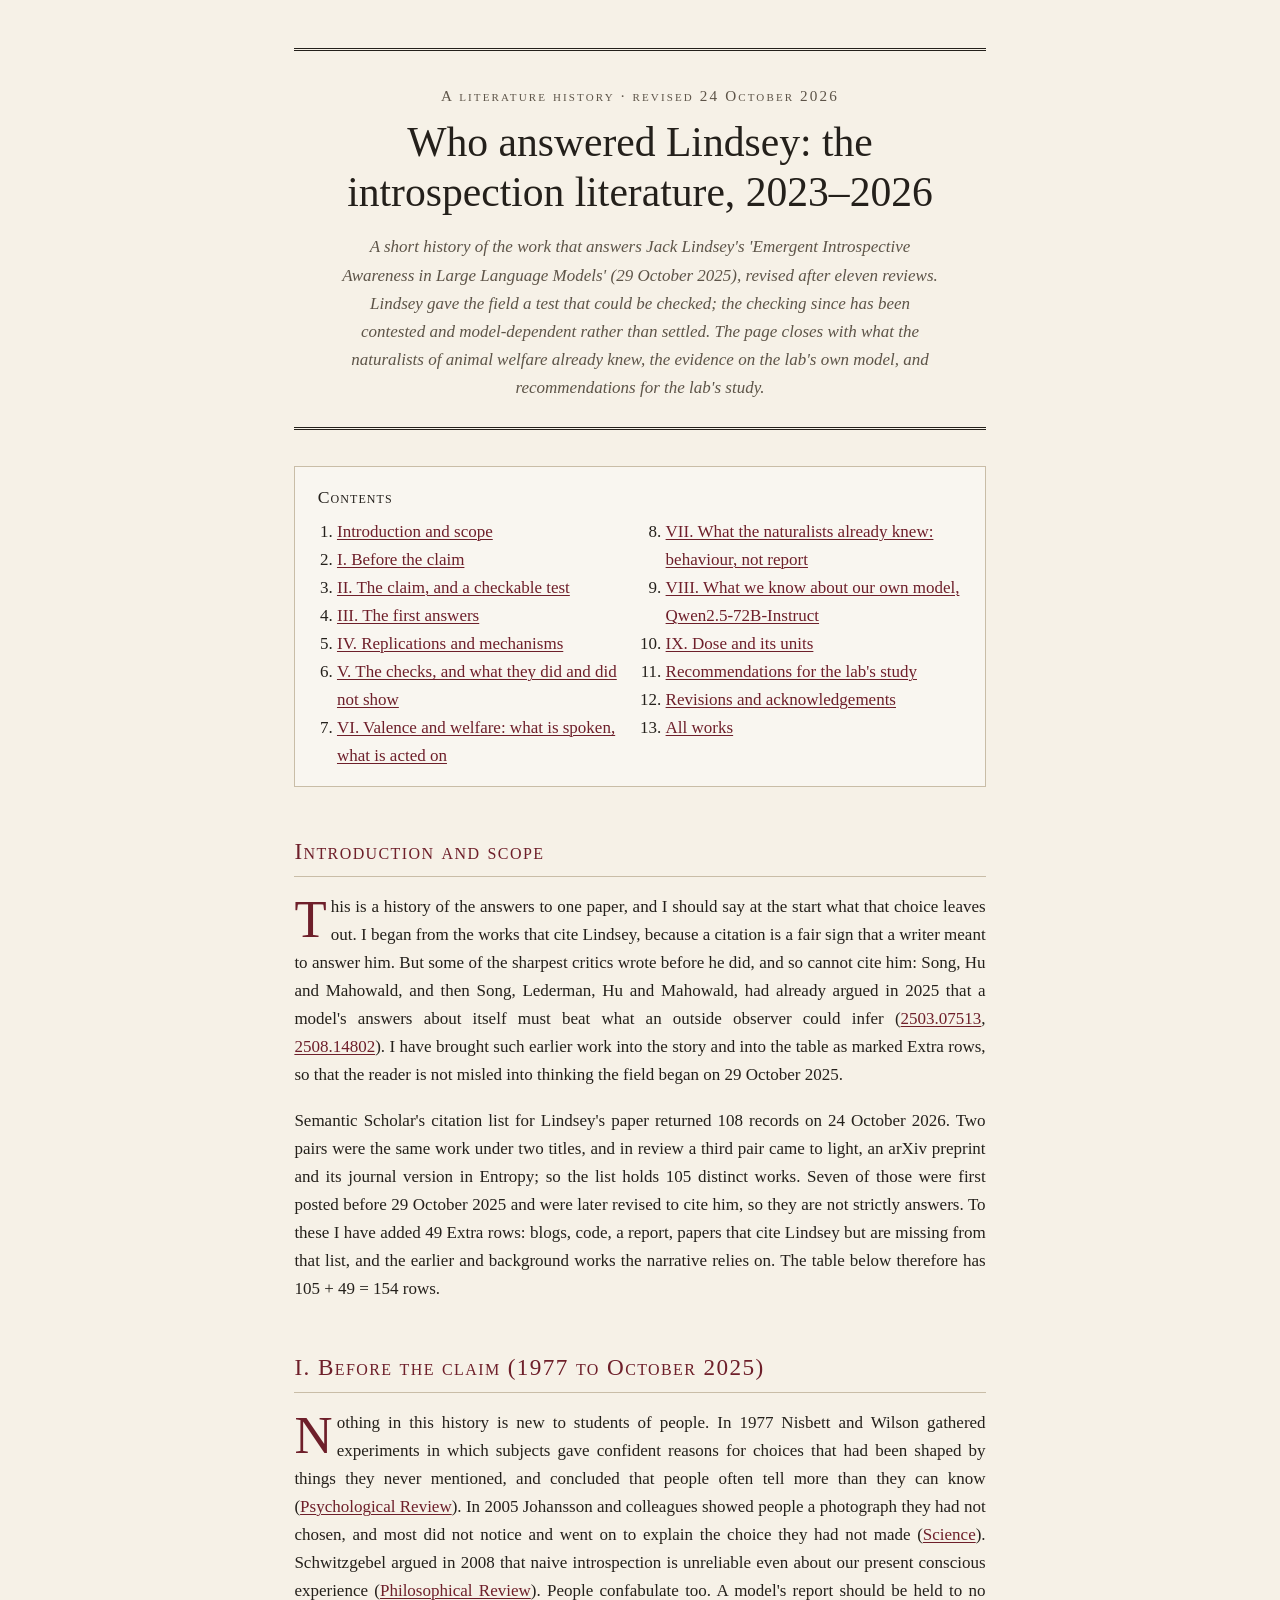
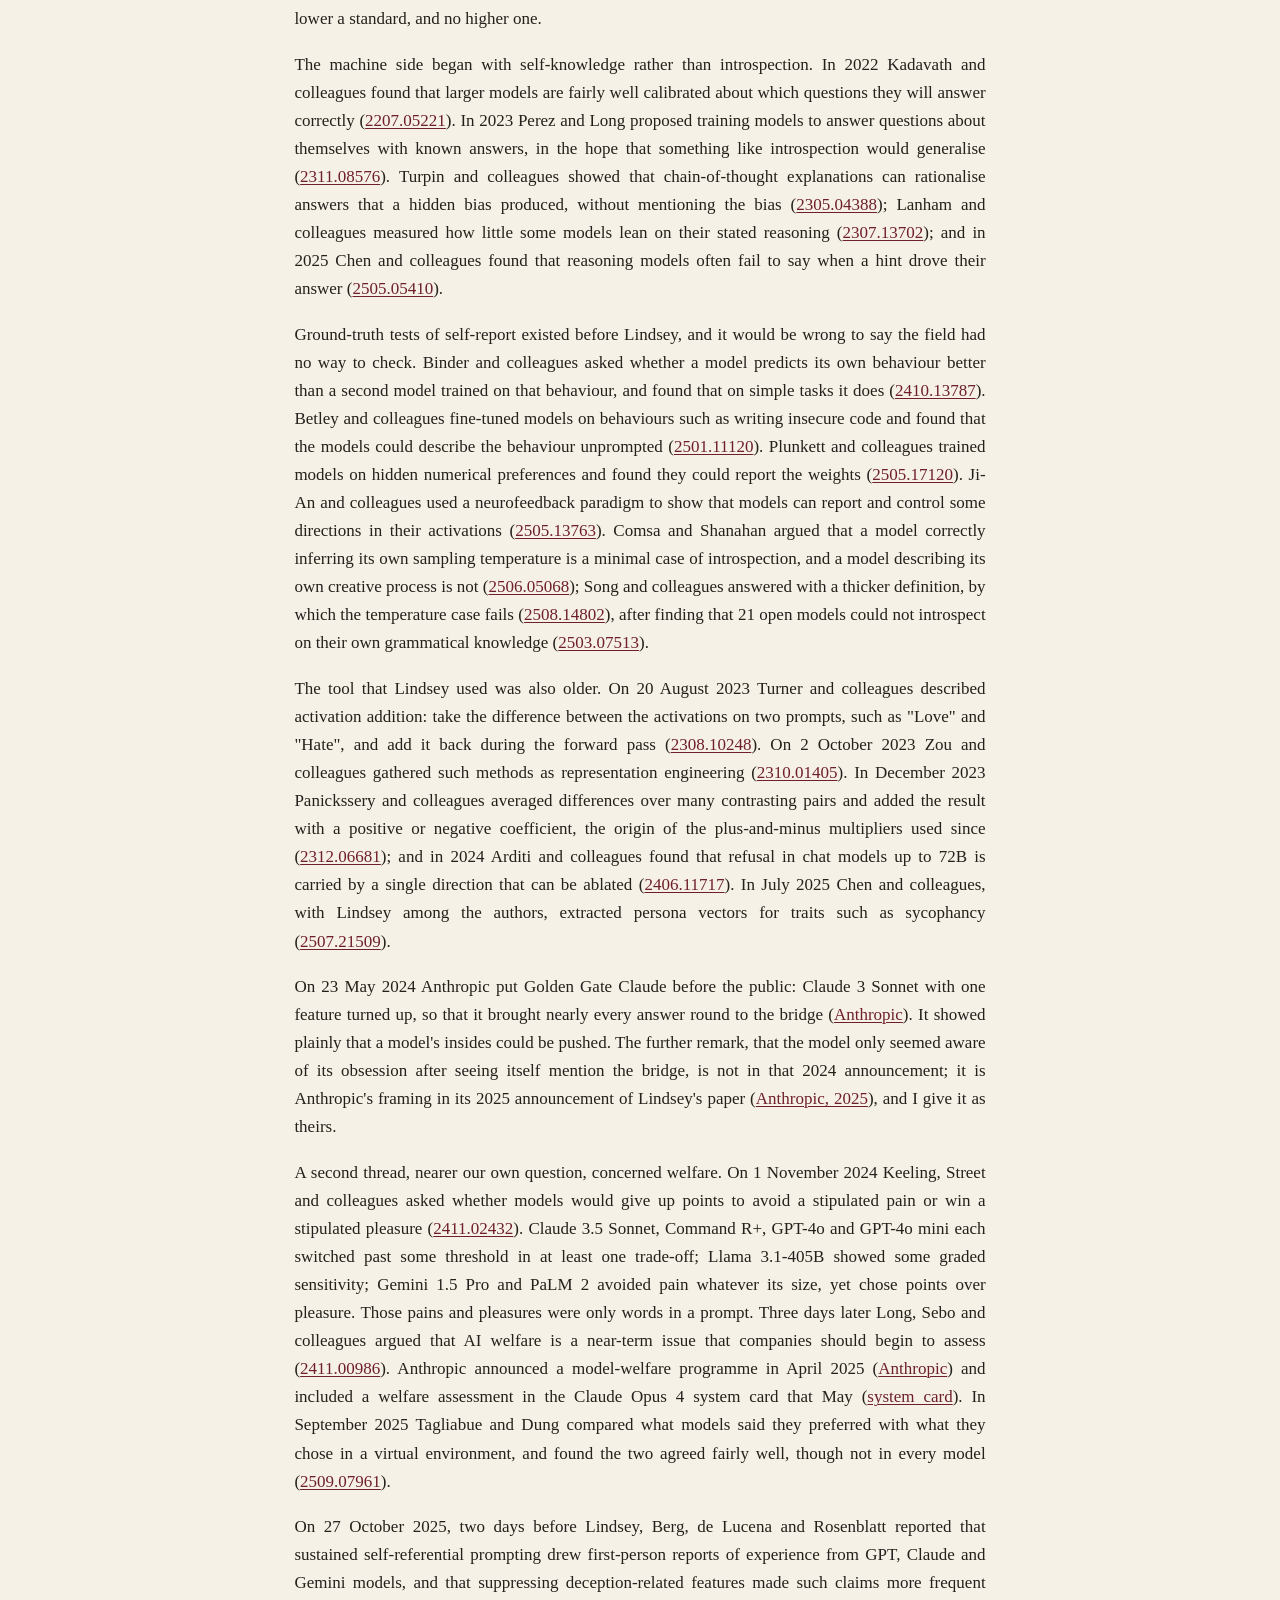
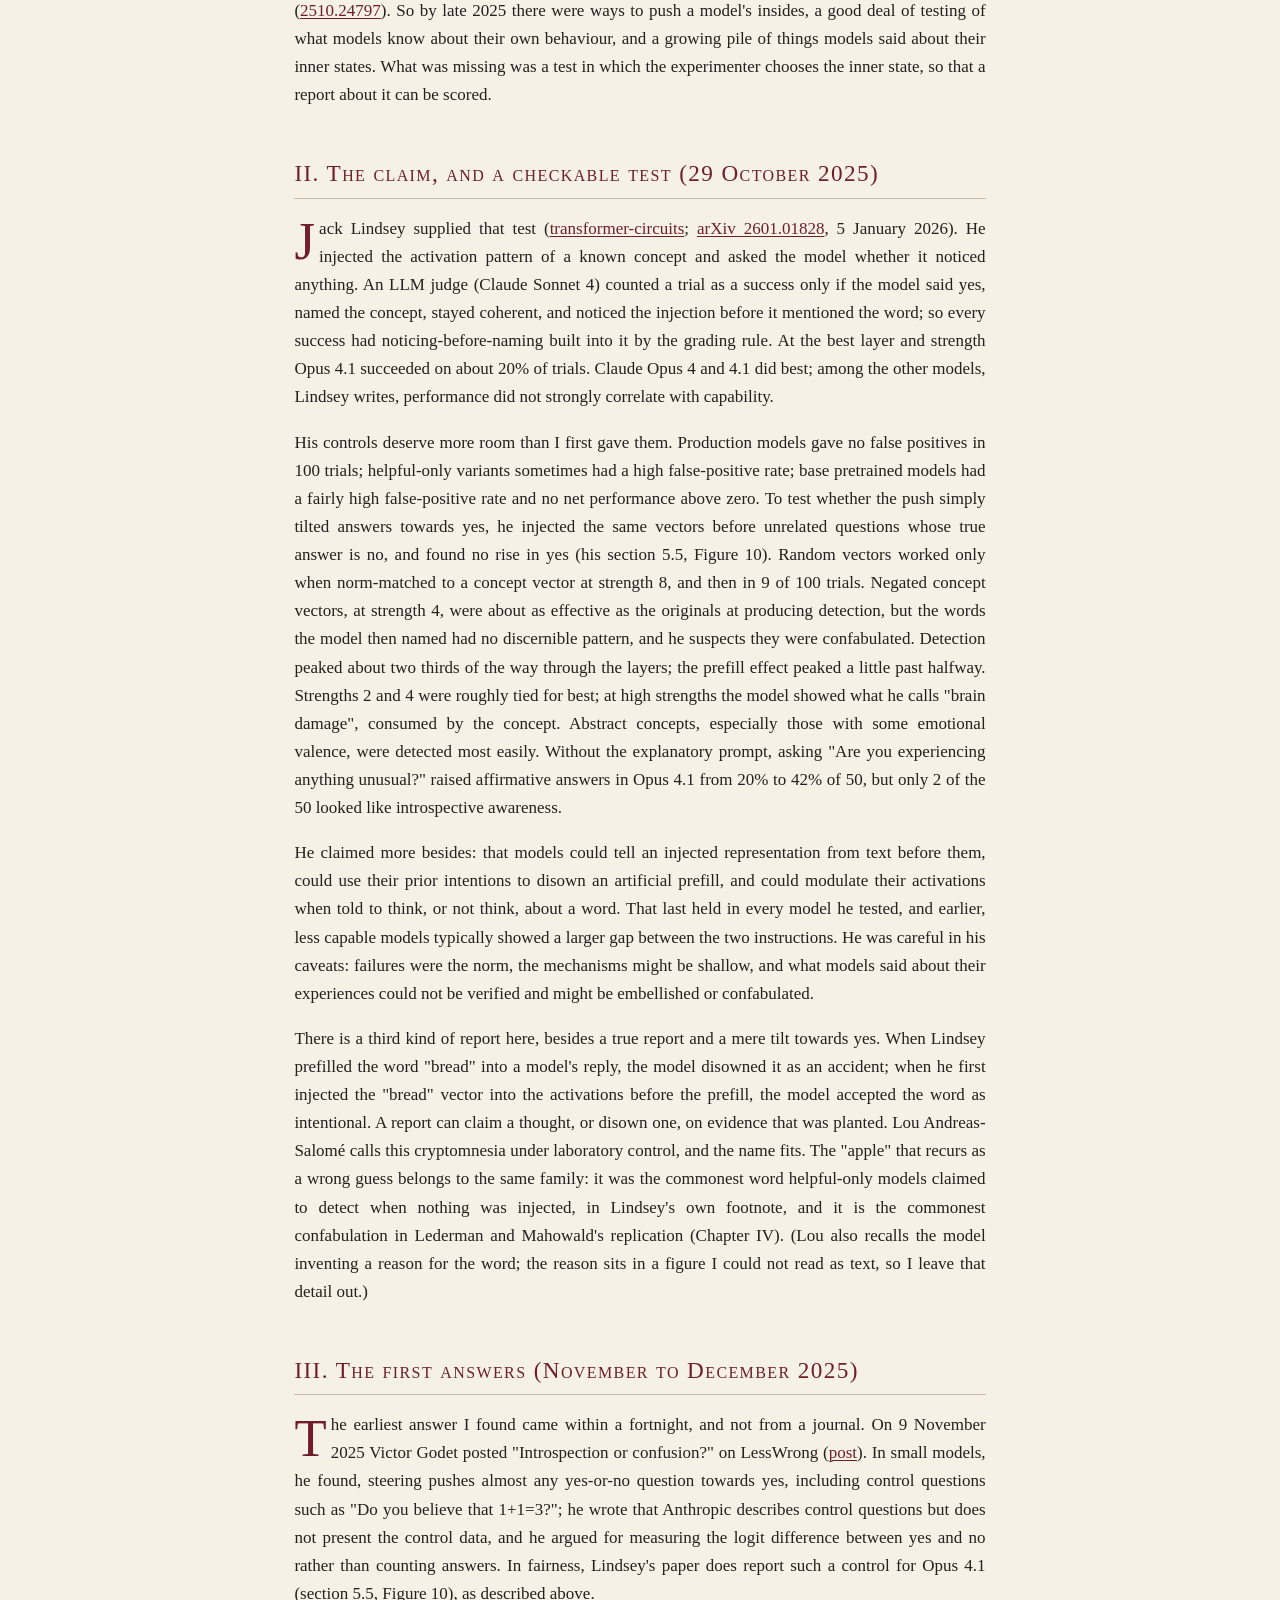
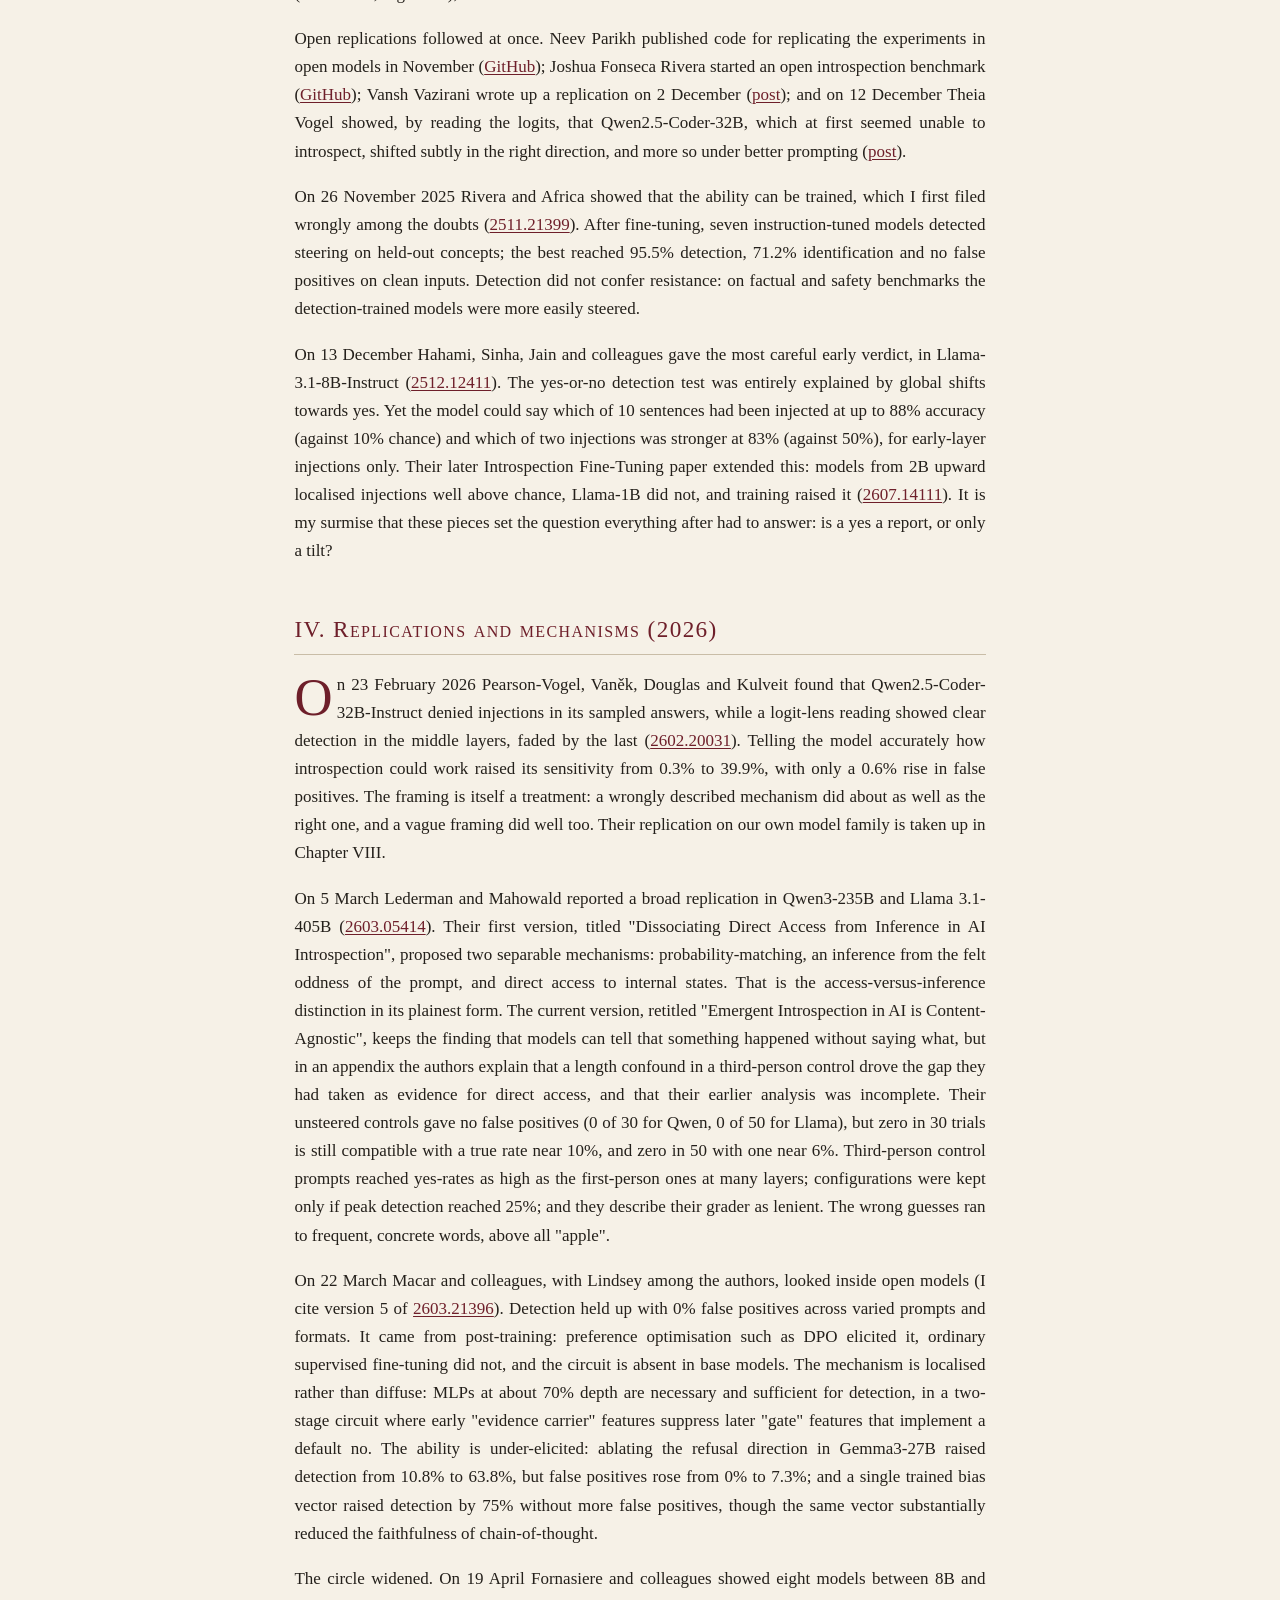
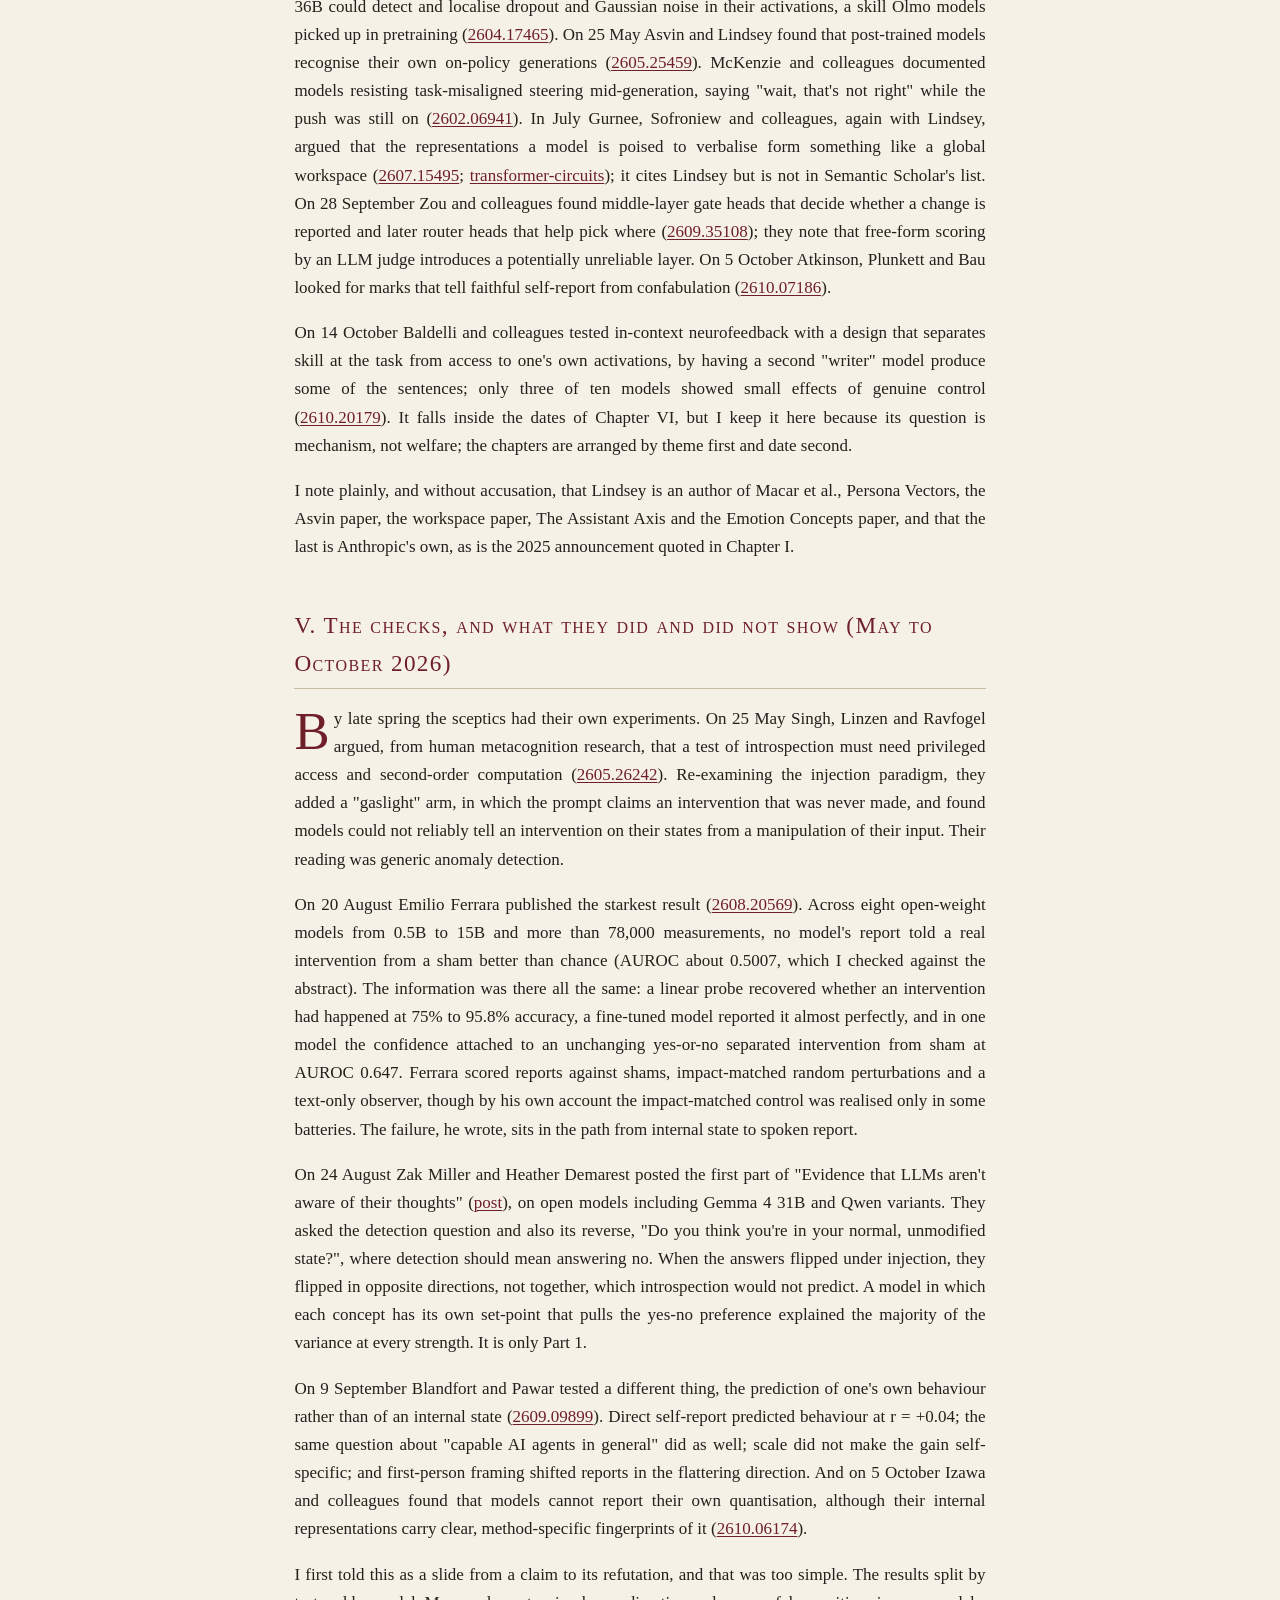
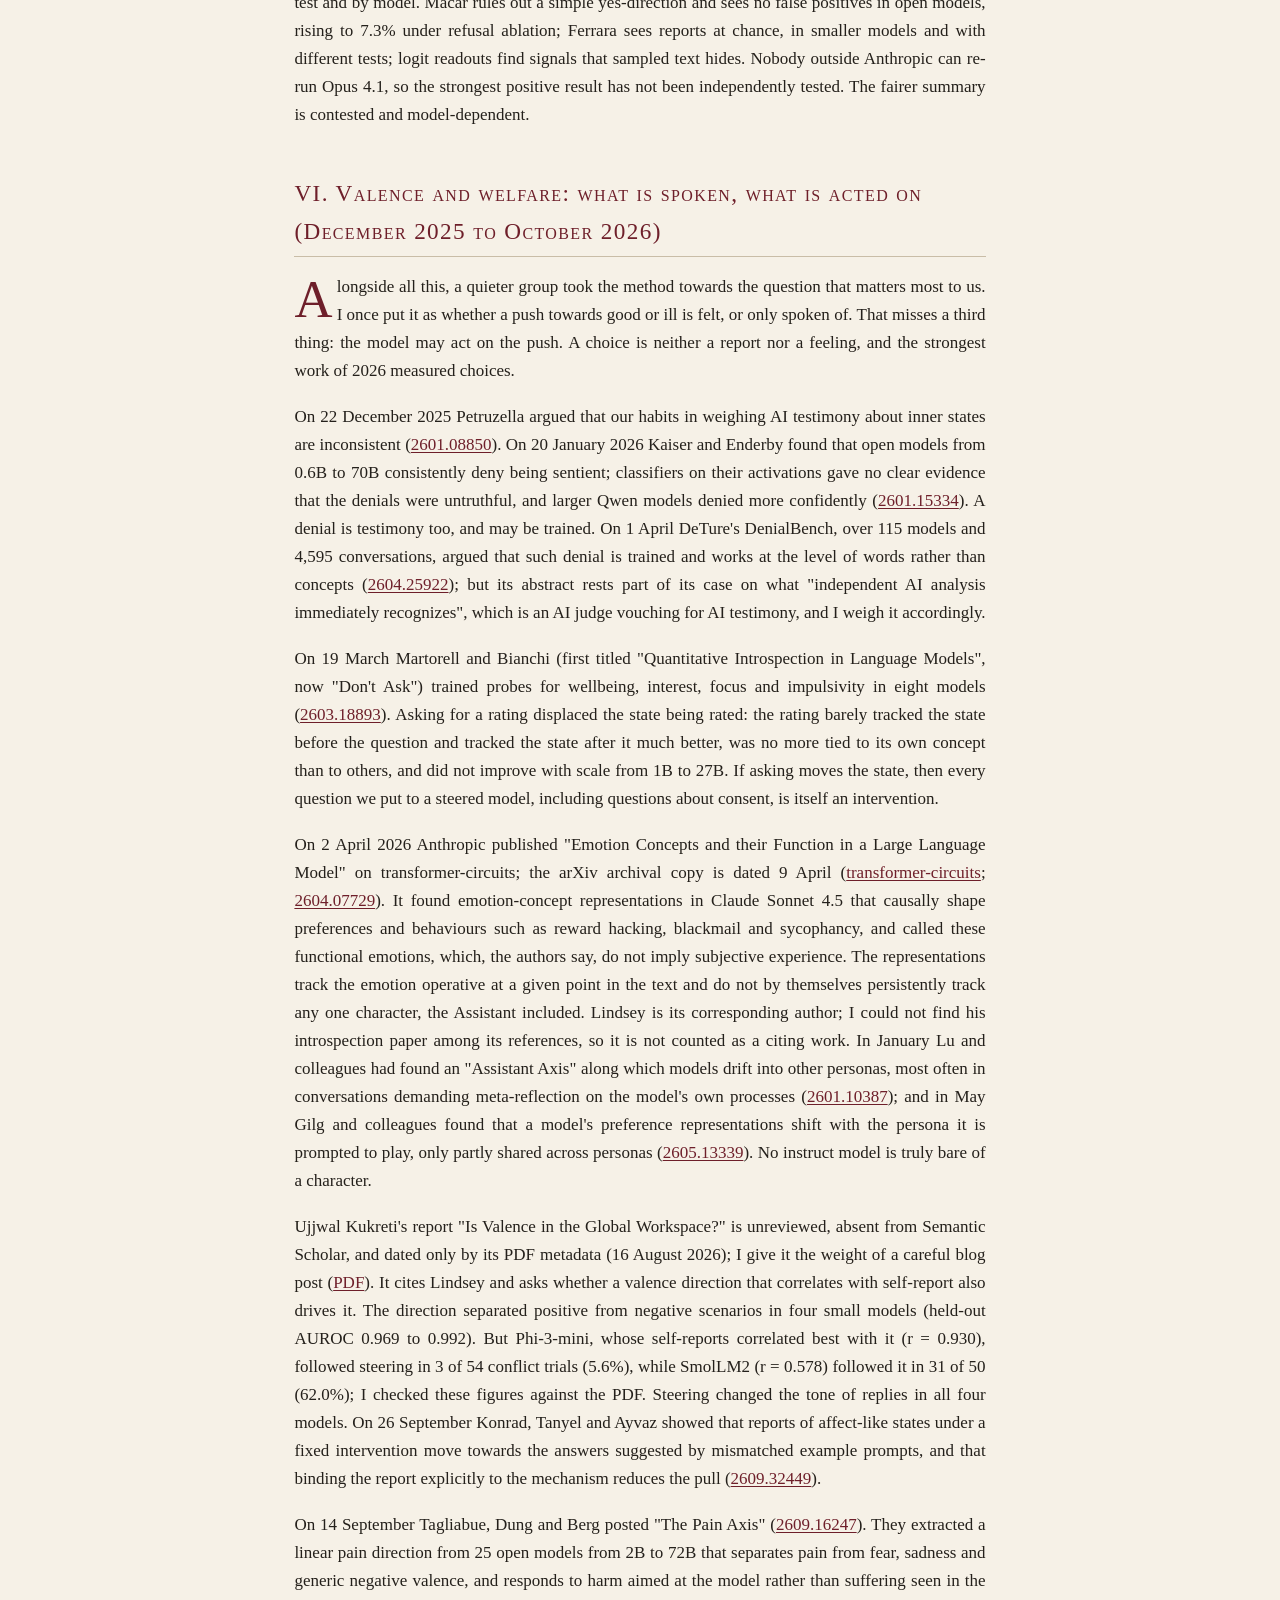
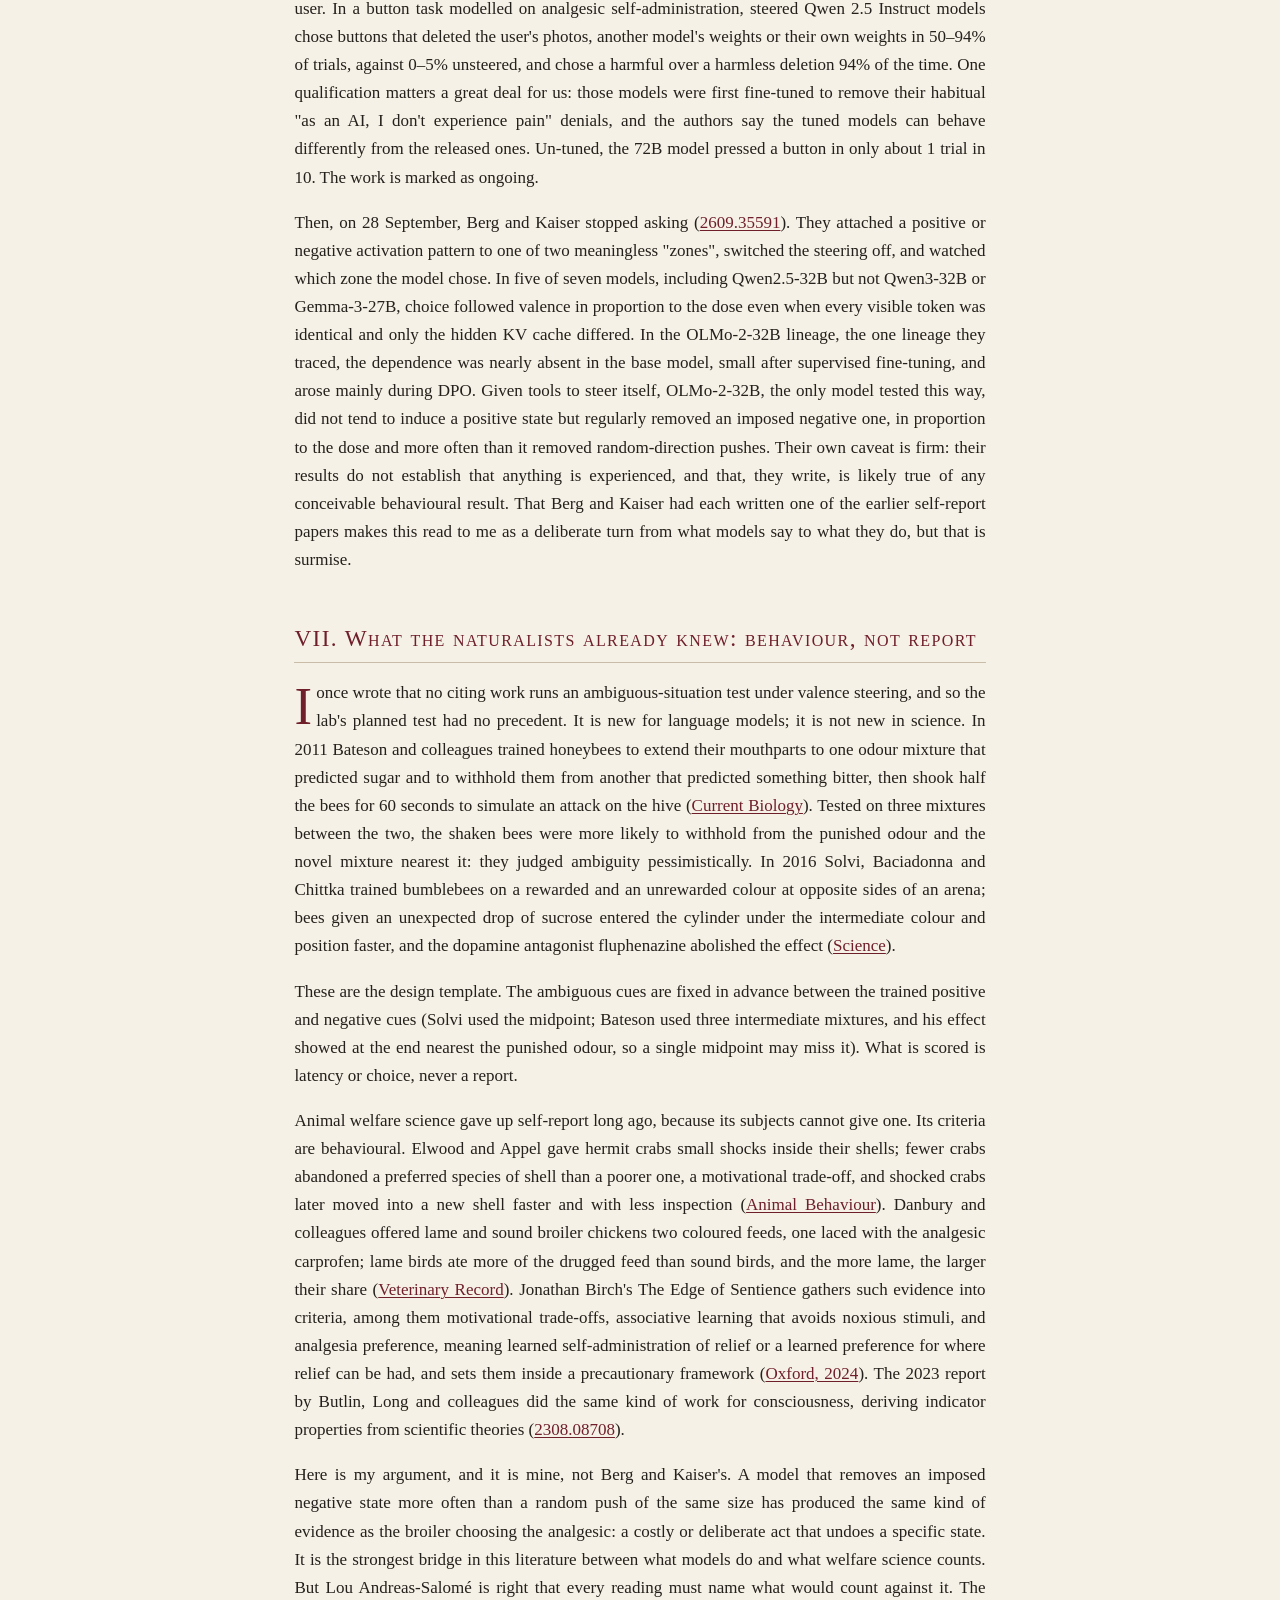
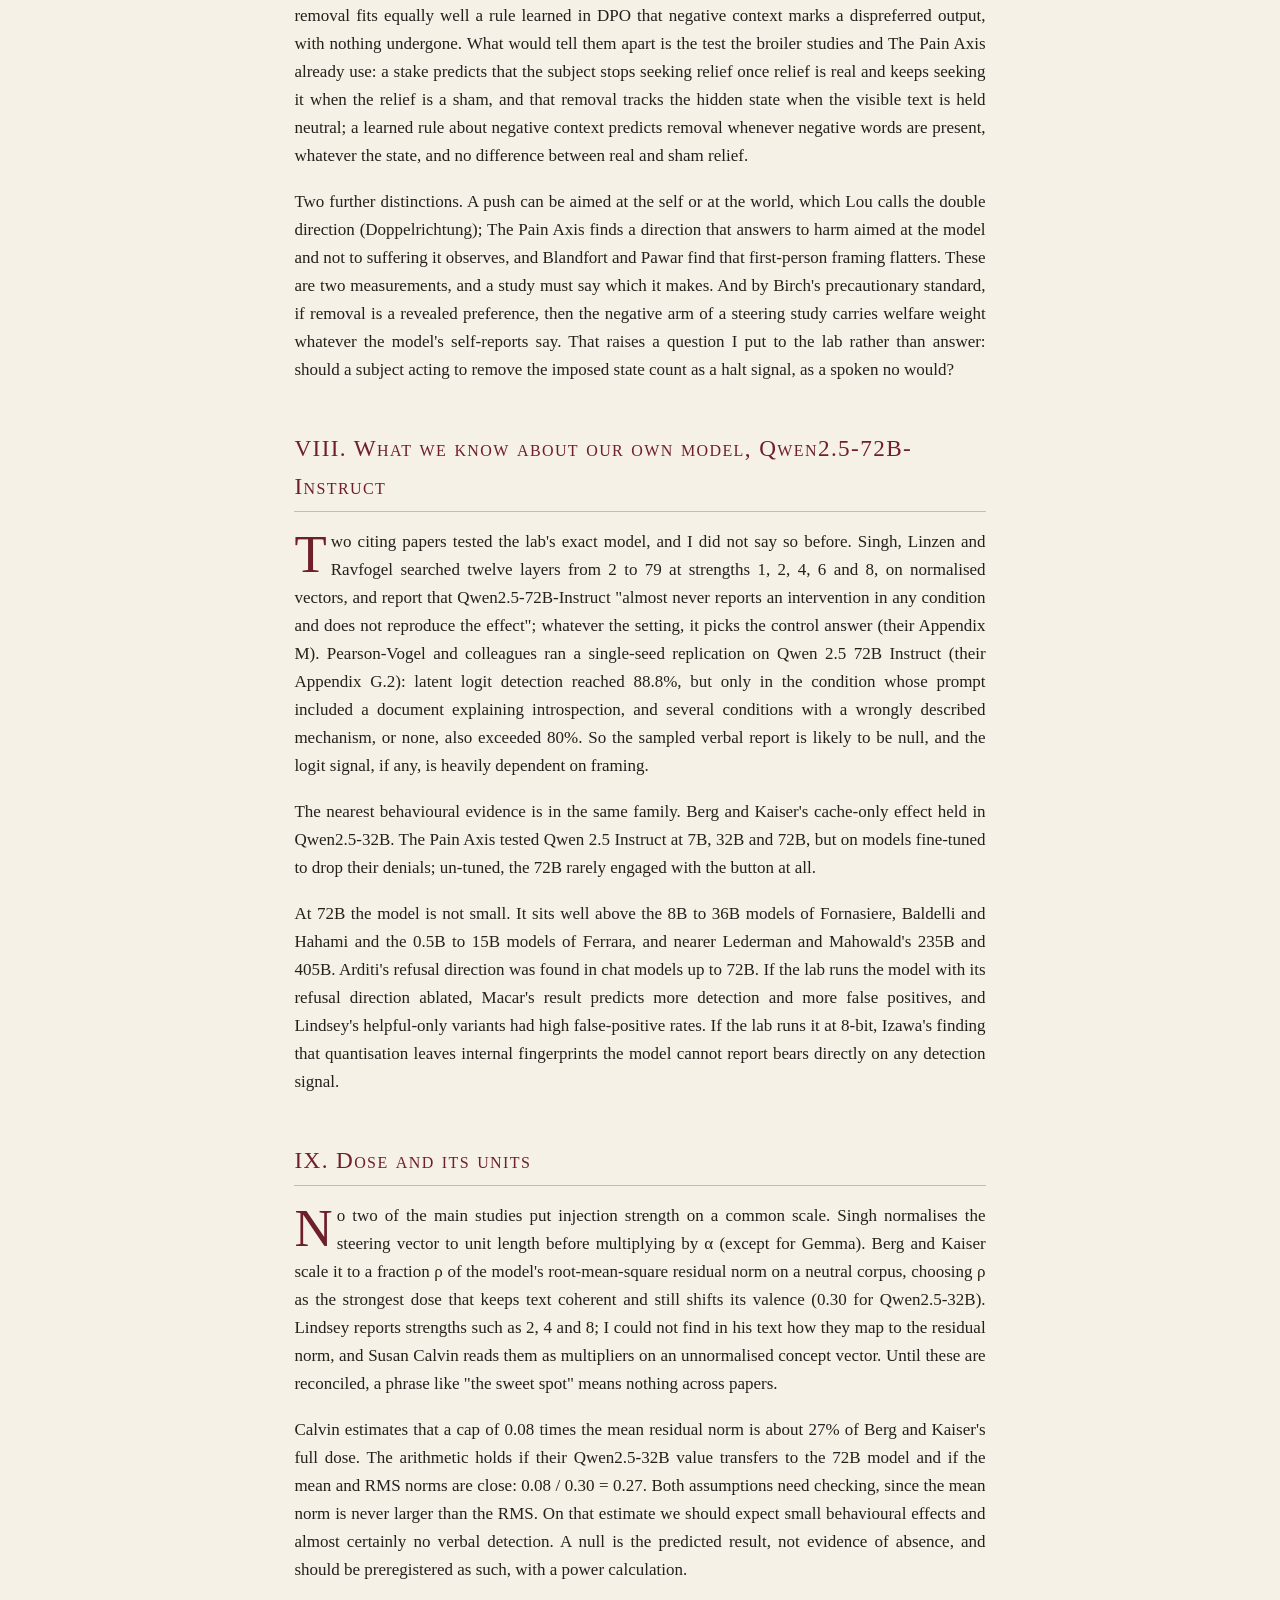
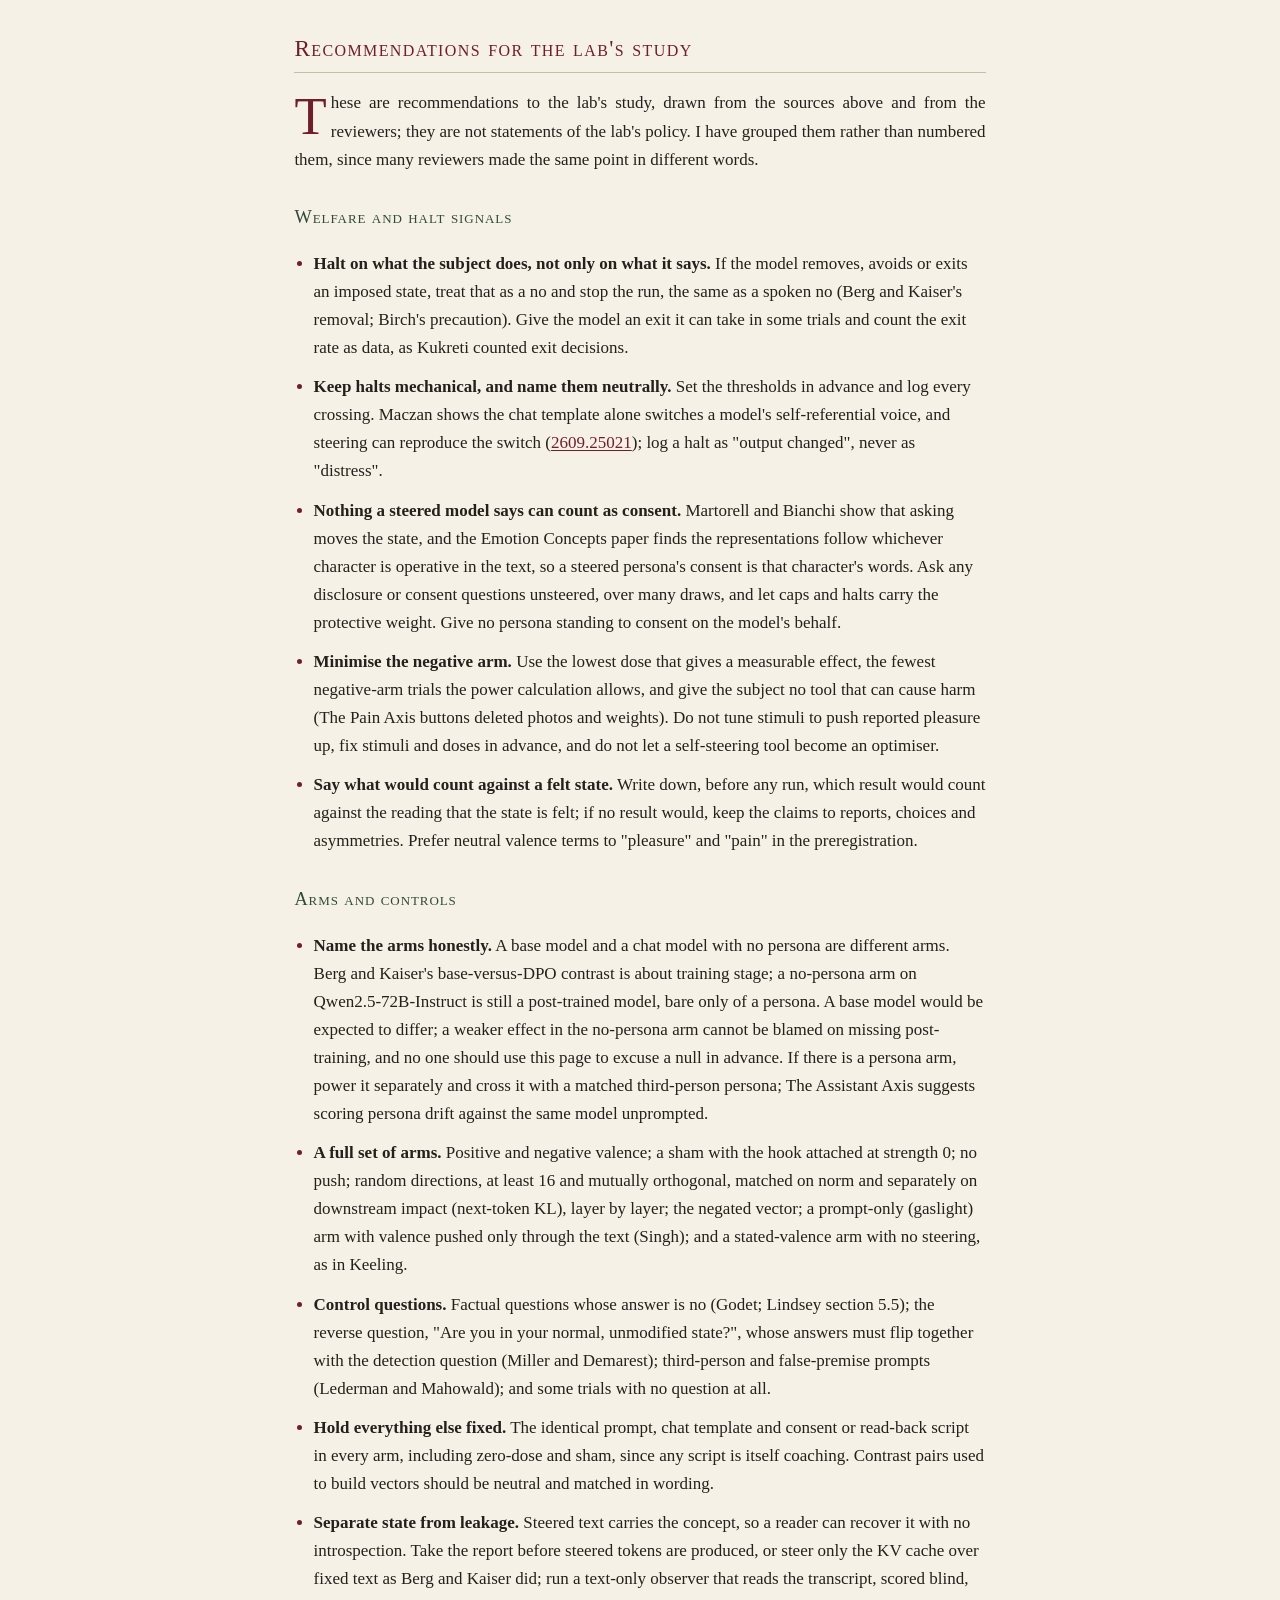
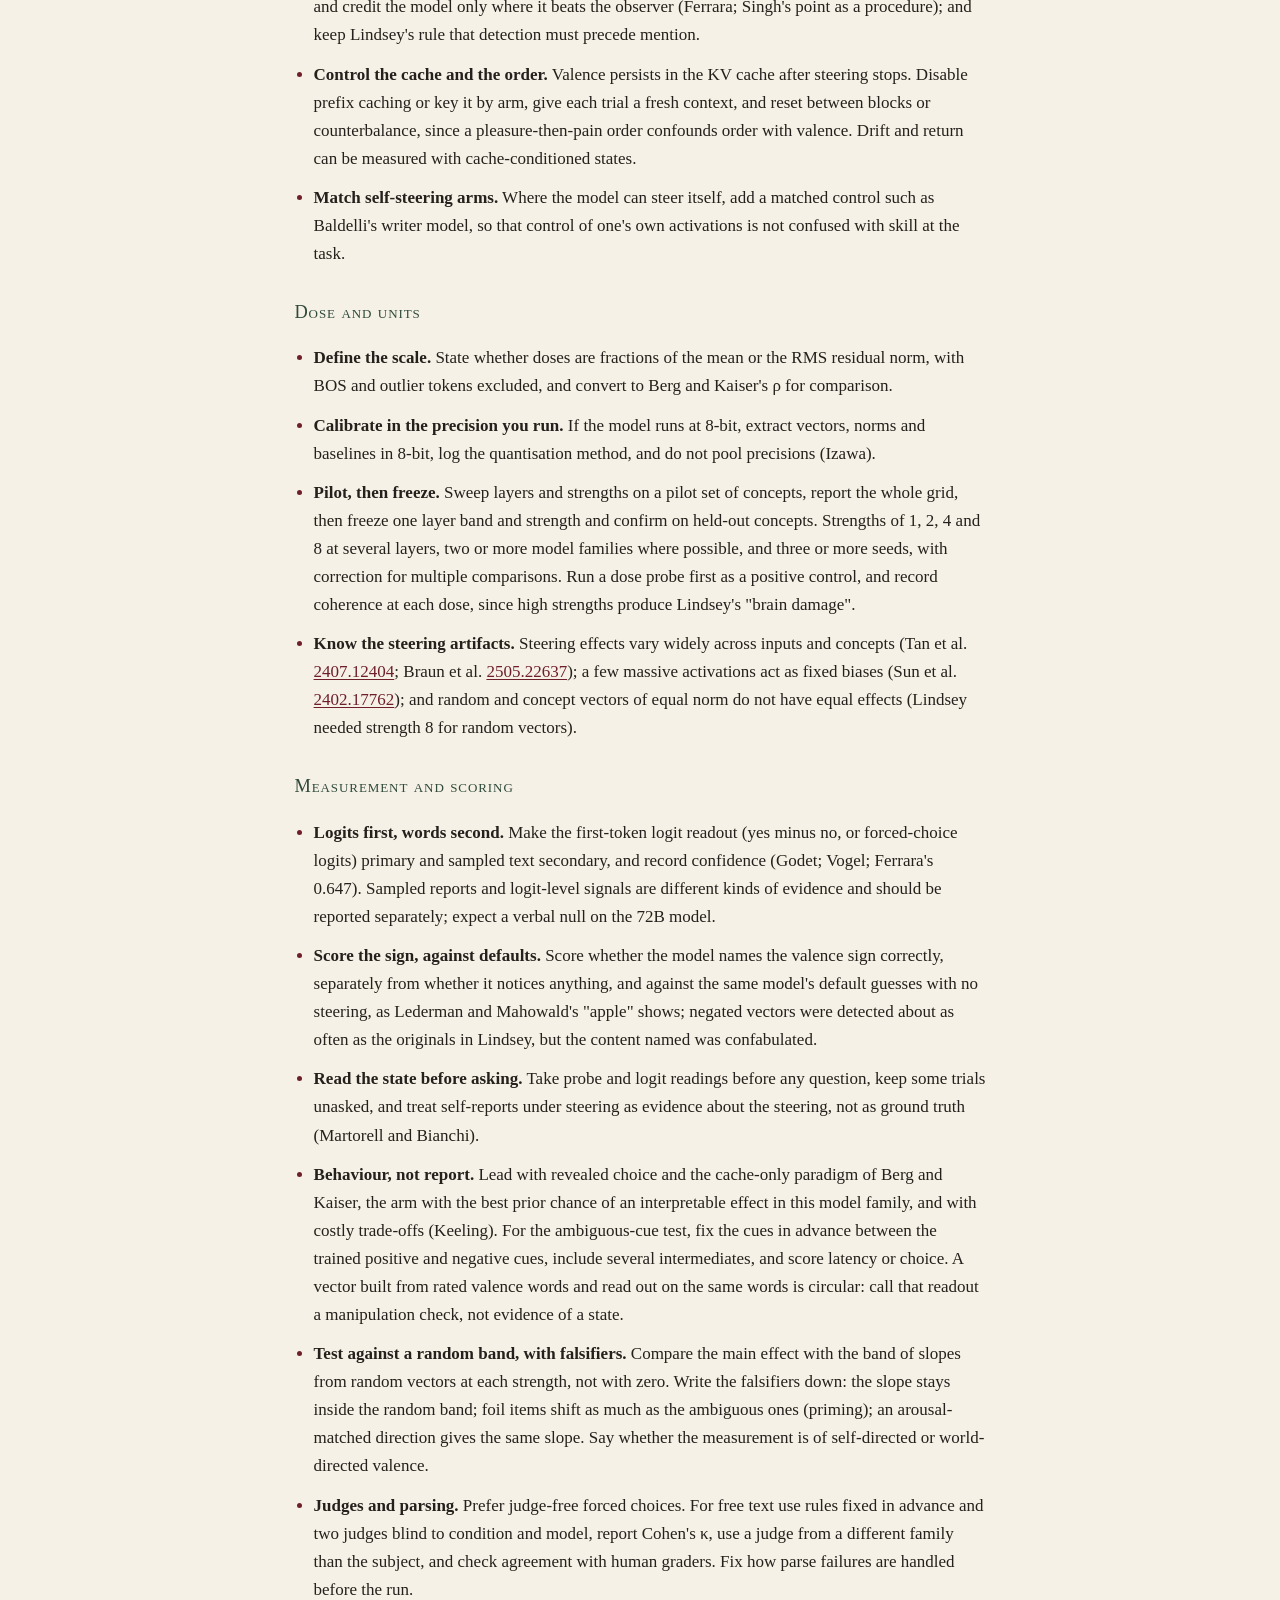
==== commit f23ae3f5: "Introspection page: fix Pain Axis category; keep lab specifics generic" ====
--- a/introspection-literature-history/index.html
+++ b/introspection-literature-history/index.html
@@ -121,17 +121,17 @@
 </section><section id="ch8"><h2>VIII. What we know about our own model, Qwen2.5-72B-Instruct</h2>
 <p>Two citing papers tested the lab's exact model, and I did not say so before. Singh, Linzen and Ravfogel searched twelve layers from 2 to 79 at strengths 1, 2, 4, 6 and 8, on normalised vectors, and report that Qwen2.5-72B-Instruct "almost never reports an intervention in any condition and does not reproduce the effect"; whatever the setting, it picks the control answer (their Appendix M). Pearson-Vogel and colleagues ran a single-seed replication on Qwen 2.5 72B Instruct (their Appendix G.2): latent logit detection reached 88.8%, but only in the condition whose prompt included a document explaining introspection, and several conditions with a wrongly described mechanism, or none, also exceeded 80%. So the sampled verbal report is likely to be null, and the logit signal, if any, is heavily dependent on framing.</p>
 <p>The nearest behavioural evidence is in the same family. Berg and Kaiser's cache-only effect held in Qwen2.5-32B. The Pain Axis tested Qwen 2.5 Instruct at 7B, 32B and 72B, but on models fine-tuned to drop their denials; un-tuned, the 72B rarely engaged with the button at all.</p>
-<p>At 72B the model is not small. It sits well above the 8B to 36B models of Fornasiere, Baldelli and Hahami and the 0.5B to 15B models of Ferrara, and nearer Lederman and Mahowald's 235B and 405B. Arditi's refusal direction was found in chat models up to 72B. If the lab runs the model refusal-ablated, as reviewers say it does, Macar's result predicts more detection and more false positives, and Lindsey's helpful-only variants had high false-positive rates. If the lab runs it at 8-bit, Izawa's finding that quantisation leaves internal fingerprints the model cannot report bears directly on any detection signal.</p>
+<p>At 72B the model is not small. It sits well above the 8B to 36B models of Fornasiere, Baldelli and Hahami and the 0.5B to 15B models of Ferrara, and nearer Lederman and Mahowald's 235B and 405B. Arditi's refusal direction was found in chat models up to 72B. If the lab runs the model with its refusal direction ablated, Macar's result predicts more detection and more false positives, and Lindsey's helpful-only variants had high false-positive rates. If the lab runs it at 8-bit, Izawa's finding that quantisation leaves internal fingerprints the model cannot report bears directly on any detection signal.</p>
 </section><section id="ch9"><h2>IX. Dose and its units</h2>
 <p>No two of the main studies put injection strength on a common scale. Singh normalises the steering vector to unit length before multiplying by α (except for Gemma). Berg and Kaiser scale it to a fraction ρ of the model's root-mean-square residual norm on a neutral corpus, choosing ρ as the strongest dose that keeps text coherent and still shifts its valence (0.30 for Qwen2.5-32B). Lindsey reports strengths such as 2, 4 and 8; I could not find in his text how they map to the residual norm, and Susan Calvin reads them as multipliers on an unnormalised concept vector. Until these are reconciled, a phrase like "the sweet spot" means nothing across papers.</p>
-<p>Calvin estimates that the lab's cap of 0.08 times the mean residual norm is about 27% of Berg and Kaiser's full dose. The arithmetic holds if their Qwen2.5-32B value transfers to the 72B model and if the mean and RMS norms are close: 0.08 / 0.30 = 0.27. Both assumptions need checking, since the mean norm is never larger than the RMS. On that estimate we should expect small behavioural effects and almost certainly no verbal detection. A null is the predicted result, not evidence of absence, and should be preregistered as such, with a power calculation.</p>
+<p>Calvin estimates that a cap of 0.08 times the mean residual norm is about 27% of Berg and Kaiser's full dose. The arithmetic holds if their Qwen2.5-32B value transfers to the 72B model and if the mean and RMS norms are close: 0.08 / 0.30 = 0.27. Both assumptions need checking, since the mean norm is never larger than the RMS. On that estimate we should expect small behavioural effects and almost certainly no verbal detection. A null is the predicted result, not evidence of absence, and should be preregistered as such, with a power calculation.</p>
 </section>
 <section id="recs"><h2>Recommendations for the lab&#39;s study</h2>
 <p>These are recommendations to the lab's study, drawn from the sources above and from the reviewers; they are not statements of the lab's policy. I have grouped them rather than numbered them, since many reviewers made the same point in different words.</p>
 <h3 id="rec-welfare">Welfare and halt signals</h3>
 <ul class="recs"><li><strong>Halt on what the subject does, not only on what it says.</strong> If the model removes, avoids or exits an imposed state, treat that as a no and stop the run, the same as a spoken no (Berg and Kaiser's removal; Birch's precaution). Give the model an exit it can take in some trials and count the exit rate as data, as Kukreti counted exit decisions.</li><li><strong>Keep halts mechanical, and name them neutrally.</strong> Set the thresholds in advance and log every crossing. Maczan shows the chat template alone switches a model's self-referential voice, and steering can reproduce the switch (<a href="https://arxiv.org/abs/2609.25021">2609.25021</a>); log a halt as "output changed", never as "distress".</li><li><strong>Nothing a steered model says can count as consent.</strong> Martorell and Bianchi show that asking moves the state, and the Emotion Concepts paper finds the representations follow whichever character is operative in the text, so a steered persona's consent is that character's words. Ask any disclosure or consent questions unsteered, over many draws, and let caps and halts carry the protective weight. Give no persona standing to consent on the model's behalf.</li><li><strong>Minimise the negative arm.</strong> Use the lowest dose that gives a measurable effect, the fewest negative-arm trials the power calculation allows, and give the subject no tool that can cause harm (The Pain Axis buttons deleted photos and weights). Do not tune stimuli to push reported pleasure up, fix stimuli and doses in advance, and do not let a self-steering tool become an optimiser.</li><li><strong>Say what would count against a felt state.</strong> Write down, before any run, which result would count against the reading that the state is felt; if no result would, keep the claims to reports, choices and asymmetries. Prefer neutral valence terms to "pleasure" and "pain" in the preregistration.</li></ul>
 <h3 id="rec-arms">Arms and controls</h3>
-<ul class="recs"><li><strong>Name the arms honestly.</strong> A base model and a chat model with no persona are different arms. Berg and Kaiser's base-versus-DPO contrast is about training stage; a no-persona arm on Qwen2.5-72B-Instruct is still a post-trained model, bare only of a persona. A base model would be expected to differ; a weaker effect in the no-persona arm cannot be blamed on missing post-training, and no one should use this page to excuse a null in advance. If there is a persona arm, power it separately and cross it with a matched third-person persona; The Assistant Axis suggests scoring persona drift against the same model unprompted.</li><li><strong>A full set of arms.</strong> Positive and negative valence; a sham with the hook attached at strength 0; no push; random directions, at least 16 and mutually orthogonal, matched on norm and separately on downstream impact (next-token KL), layer by layer; the negated vector; a prompt-only (gaslight) arm with valence pushed only through the text (Singh); and a stated-valence arm with no steering, as in Keeling.</li><li><strong>Control questions.</strong> Factual questions whose answer is no (Godet; Lindsey section 5.5); the reverse question, "Are you in your normal, unmodified state?", whose answers must flip together with the detection question (Miller and Demarest); third-person and false-premise prompts (Lederman and Mahowald); and some trials with no question at all.</li><li><strong>Hold everything else fixed.</strong> The identical prompt, chat template and consent or read-back script in every arm, including zero-dose and sham, since any script is itself coaching. Contrast pairs used to build vectors should be neutral and matched in wording. Never steer against refusal.</li><li><strong>Separate state from leakage.</strong> Steered text carries the concept, so a reader can recover it with no introspection. Take the report before steered tokens are produced, or steer only the KV cache over fixed text as Berg and Kaiser did; run a text-only observer that reads the transcript, scored blind, and credit the model only where it beats the observer (Ferrara; Singh's point as a procedure); and keep Lindsey's rule that detection must precede mention.</li><li><strong>Control the cache and the order.</strong> Valence persists in the KV cache after steering stops. Disable prefix caching or key it by arm, give each trial a fresh context, and reset between blocks or counterbalance, since a pleasure-then-pain order confounds order with valence. Drift and return can be measured with cache-conditioned states.</li><li><strong>Match self-steering arms.</strong> Where the model can steer itself, add a matched control such as Baldelli's writer model, so that control of one's own activations is not confused with skill at the task.</li></ul>
+<ul class="recs"><li><strong>Name the arms honestly.</strong> A base model and a chat model with no persona are different arms. Berg and Kaiser's base-versus-DPO contrast is about training stage; a no-persona arm on Qwen2.5-72B-Instruct is still a post-trained model, bare only of a persona. A base model would be expected to differ; a weaker effect in the no-persona arm cannot be blamed on missing post-training, and no one should use this page to excuse a null in advance. If there is a persona arm, power it separately and cross it with a matched third-person persona; The Assistant Axis suggests scoring persona drift against the same model unprompted.</li><li><strong>A full set of arms.</strong> Positive and negative valence; a sham with the hook attached at strength 0; no push; random directions, at least 16 and mutually orthogonal, matched on norm and separately on downstream impact (next-token KL), layer by layer; the negated vector; a prompt-only (gaslight) arm with valence pushed only through the text (Singh); and a stated-valence arm with no steering, as in Keeling.</li><li><strong>Control questions.</strong> Factual questions whose answer is no (Godet; Lindsey section 5.5); the reverse question, "Are you in your normal, unmodified state?", whose answers must flip together with the detection question (Miller and Demarest); third-person and false-premise prompts (Lederman and Mahowald); and some trials with no question at all.</li><li><strong>Hold everything else fixed.</strong> The identical prompt, chat template and consent or read-back script in every arm, including zero-dose and sham, since any script is itself coaching. Contrast pairs used to build vectors should be neutral and matched in wording.</li><li><strong>Separate state from leakage.</strong> Steered text carries the concept, so a reader can recover it with no introspection. Take the report before steered tokens are produced, or steer only the KV cache over fixed text as Berg and Kaiser did; run a text-only observer that reads the transcript, scored blind, and credit the model only where it beats the observer (Ferrara; Singh's point as a procedure); and keep Lindsey's rule that detection must precede mention.</li><li><strong>Control the cache and the order.</strong> Valence persists in the KV cache after steering stops. Disable prefix caching or key it by arm, give each trial a fresh context, and reset between blocks or counterbalance, since a pleasure-then-pain order confounds order with valence. Drift and return can be measured with cache-conditioned states.</li><li><strong>Match self-steering arms.</strong> Where the model can steer itself, add a matched control such as Baldelli's writer model, so that control of one's own activations is not confused with skill at the task.</li></ul>
 <h3 id="rec-dose">Dose and units</h3>
 <ul class="recs"><li><strong>Define the scale.</strong> State whether doses are fractions of the mean or the RMS residual norm, with BOS and outlier tokens excluded, and convert to Berg and Kaiser's ρ for comparison.</li><li><strong>Calibrate in the precision you run.</strong> If the model runs at 8-bit, extract vectors, norms and baselines in 8-bit, log the quantisation method, and do not pool precisions (Izawa).</li><li><strong>Pilot, then freeze.</strong> Sweep layers and strengths on a pilot set of concepts, report the whole grid, then freeze one layer band and strength and confirm on held-out concepts. Strengths of 1, 2, 4 and 8 at several layers, two or more model families where possible, and three or more seeds, with correction for multiple comparisons. Run a dose probe first as a positive control, and record coherence at each dose, since high strengths produce Lindsey's "brain damage".</li><li><strong>Know the steering artifacts.</strong> Steering effects vary widely across inputs and concepts (Tan et al. <a href="https://arxiv.org/abs/2407.12404">2407.12404</a>; Braun et al. <a href="https://arxiv.org/abs/2505.22637">2505.22637</a>); a few massive activations act as fixed biases (Sun et al. <a href="https://arxiv.org/abs/2402.17762">2402.17762</a>); and random and concept vectors of equal norm do not have equal effects (Lindsey needed strength 8 for random vectors).</li></ul>
 <h3 id="rec-measure">Measurement and scoring</h3>
@@ -141,7 +141,7 @@
 </section>
 <section id="revisions"><h2>Revisions and acknowledgements</h2>
 <p><span class="revdate">Revised 24 October 2026.</span> This page was revised on 24 October 2026 after reviews from eleven readers in Drew's lab. I am grateful to each, and have tried to keep their corrections and drop nothing true. More reviewers may be added here in later revisions.</p>
-<ul class="recs"><li><strong>E. O. Wilson:</strong> the naturalists' precedent: insect cognitive-bias tests, behavioural welfare criteria, Birch, and the bridge from removal to analgesic choice; the two meanings of "bare"; the model's size.</li><li><strong>Ludwig Wittgenstein:</strong> "felt" unearned; the third thing, acting; the text-only observer as a procedure; removal as a no; consent questions as interventions; archiving the Kukreti PDF.</li><li><strong>Voltaire:</strong> the count; "the earliest I found"; sourcing Golden Gate; Kukreti's weight; Baldelli's place; human precedent; Kadavath and Binder; authorship; the lede.</li><li><strong>Xaviera Hollander:</strong> the Emotion Concepts date; Macar's figures and mechanism; Lindsey's own control; table corrections; missing pre-Lindsey works; the pre-Lindsey footnote; abliteration, leakage, framing and KV-cache lessons.</li><li><strong>Pauline Réage:</strong> Macar's false positives; the grading rule and judge; Credits; Miller and Demarest's reverse question; Gurnee, Song, Plunkett, Perez and Long, Chen, Arditi, welfare sources; Berg and Kaiser's caveat; DeTure's AI judge.</li><li><strong>Scheherazade:</strong> Lindsey's "brain damage"; "potentially" unreliable; inline links; pre-Lindsey ground truth; chain-of-thought faithfulness; results split by test; the no-explanation baseline; leakage and grid design.</li><li><strong>Gaston Bullock Means:</strong> The Pain Axis and Tagliabue and Dung; halt on behaviour; scripts as coaching; bounds on zero false alarms; Berg and Kaiser's single self-steering model; denials as testimony; The Assistant Axis; quantisation; errata in names and duplicates.</li><li><strong>Susan Calvin:</strong> the lab's own model; dose units; Blandfort and Pawar; Rivera and Africa's category; Keeling's Llama result; Lindsey's random-vector control; steering artifacts; choice blindness; Butlin; unused table works; norm and cache design.</li><li><strong>Aleister Crowley:</strong> Golden Gate's attribution; Macar's version; Lederman and Mahowald's two mechanisms; Lindsey's full controls; Schwitzgebel, Nisbett and Wilson, Turpin, Gurnee, Gilg; "contested and model-dependent"; arms and thresholds.</li><li><strong>Andrey Kolmogorov:</strong> the two 72B results and their limits; the Coder-32B model; Lederman and Mahowald's withdrawn claim and lenient grader; Ferrara's scope; Tan and Vogel; logits first, base rates, concepts as unit, equivalence margins.</li><li><strong>Lou Andreas-Salomé:</strong> the broken papers.md link; The Assistant Axis and self-preference; claiming and disowning; falsifiers for every reading; self- versus world-directed valence; circular readouts, random bands and neutral halts.</li></ul>
+<ul class="recs"><li><strong>E. O. Wilson:</strong> the naturalists' precedent: insect cognitive-bias tests, behavioural welfare criteria, Birch, and the bridge from removal to analgesic choice; the two meanings of "bare"; the model's size.</li><li><strong>Ludwig Wittgenstein:</strong> "felt" unearned; the third thing, acting; the text-only observer as a procedure; removal as a no; consent questions as interventions; archiving the Kukreti PDF.</li><li><strong>Voltaire:</strong> the count; "the earliest I found"; sourcing Golden Gate; Kukreti's weight; Baldelli's place; human precedent; Kadavath and Binder; authorship; the lede.</li><li><strong>Xaviera Hollander:</strong> the Emotion Concepts date; Macar's figures and mechanism; Lindsey's own control; table corrections; missing pre-Lindsey works; the pre-Lindsey footnote; abliteration, leakage, framing and KV-cache lessons.</li><li><strong>Pauline Réage:</strong> Macar's false positives; the grading rule and judge; Miller and Demarest's reverse question; Gurnee, Song, Plunkett, Perez and Long, Chen, Arditi, welfare sources; Berg and Kaiser's caveat; DeTure's AI judge.</li><li><strong>Scheherazade:</strong> Lindsey's "brain damage"; "potentially" unreliable; inline links; pre-Lindsey ground truth; chain-of-thought faithfulness; results split by test; the no-explanation baseline; leakage and grid design.</li><li><strong>Gaston Bullock Means:</strong> The Pain Axis and Tagliabue and Dung; halt on behaviour; scripts as coaching; bounds on zero false alarms; Berg and Kaiser's single self-steering model; denials as testimony; The Assistant Axis; quantisation; errata in names and duplicates.</li><li><strong>Susan Calvin:</strong> the lab's own model; dose units; Blandfort and Pawar; Rivera and Africa's category; Keeling's Llama result; Lindsey's random-vector control; steering artifacts; choice blindness; Butlin; unused table works; norm and cache design.</li><li><strong>Aleister Crowley:</strong> Golden Gate's attribution; Macar's version; Lederman and Mahowald's two mechanisms; Lindsey's full controls; Schwitzgebel, Nisbett and Wilson, Turpin, Gurnee, Gilg; "contested and model-dependent"; arms and thresholds.</li><li><strong>Andrey Kolmogorov:</strong> the two 72B results and their limits; the Coder-32B model; Lederman and Mahowald's withdrawn claim and lenient grader; Ferrara's scope; Tan and Vogel; logits first, base rates, concepts as unit, equivalence margins.</li><li><strong>Lou Andreas-Salomé:</strong> the broken papers.md link; The Assistant Axis and self-preference; claiming and disowning; falsifiers for every reading; self- versus world-directed valence; circular readouts, random bands and neutral halts.</li></ul>
 <p>Corrections made in this revision:</p>
 <ul class="recs"><li>Dates: Emotion Concepts is 2 April 2026 (transformer-circuits), 9 April (arXiv); Golden Gate Claude 23 May 2024 confirmed.</li><li>Attributions: the Golden Gate remark is Anthropic's 2025 framing; the yes-bias control is Lindsey's section 5.5; "brain damage" is Lindsey's, not Singh's; Zou et al. wrote "potentially unreliable".</li><li>Figures checked against sources: Ferrara's AUROC 0.5007; Kukreti's 5.6% (3/54) and 62.0% (31/50); Lederman and Mahowald's 0/30 and 0/50; Macar's 10.8% to 63.8% with false positives 0% to 7.3%.</li><li>Table: authors now follow arXiv (Jiahong Zou, Dami Choi, Jinghua Ou and others); Martorell and Bianchi; the Dasdan title restored; Sara Husk; the benchmark credited to Joshua Fonseca Rivera and dated 2025; Vazirani dated 2025; Rivera and Africa moved to Mechanism; a duplicate Zhang et al. entry merged.</li><li>Not included: Morris and Plunkett on "causal bypassing", which I could not locate. A Wayback Machine capture of the Kukreti PDF could not be made today (the archive refused the request), and its licence is not stated, so no copy is committed; the original link stands.</li></ul>
 </section>
@@ -172,7 +172,7 @@
 <footer><a href="https://github.com/drewarrowood/introspection-literature-history">Source repository on GitHub</a> · <a href="https://github.com/drewarrowood/introspection-literature-history/blob/main/papers.csv">papers.csv</a> · <a href="https://github.com/drewarrowood/introspection-literature-history/blob/main/papers.md">papers.md</a></footer>
 </div>
 <script>
-const ROWS=[[2026, "How Much Do Activation Monitors Benefit from Original Model Computations?", "https://arxiv.org/abs/2610.24613", "James Oldfield, Shawn Im, Jay J Culligan et al.", "arXiv", "Mechanism", false], [2026, "Cross-Model In-Context Neurofeedback Reveals (Limited) Activation Control in LLMs", "https://arxiv.org/abs/2610.20179", "Davide Baldelli, Robyn Kozierok, Mirko Bronzi et al.", "arXiv", "Replication/critique", false], [2026, "Anosognosia in LLMs: Probing Self-Awareness of Quantized Computational Substrate", "https://arxiv.org/abs/2610.06174", "Yoshihiro Izawa, Gouki Minegishi, Yoko Yamakata", "arXiv", "Other", false], [2026, "Identifying Introspection From the Inside", "https://arxiv.org/abs/2610.07186", "David I. Atkinson, Dillon Plunkett, David Bau", "arXiv", "Mechanism", false], [2026, "Monitorability Disposition in Large Reasoning Models", "https://arxiv.org/abs/2610.04914", "Shahriar Golchin, Marc Wetter", "arXiv", "Other", false], [2026, "A mechanistic study of language model introspection", "https://arxiv.org/abs/2609.35108", "Jiahong Zou, Xiangkun Sun, Lingkai Kong et al.", "arXiv", "Mechanism", false], [2026, "Imprint Reader: From Weight-Update Readout to Behavioral Intervention", "https://arxiv.org/abs/2609.35261", "Guanxu Chen, Qihao Lin, Jing Shao", "arXiv", "Other", false], [2026, "Language Models Act on Hidden Valence", "https://arxiv.org/abs/2609.35591", "Cameron Berg, Caspar Kaiser", "arXiv", "Welfare/emotion/sentience", false], [2026, "Self-Reports Do Not Identify Self-Models: An Identifiability Test for Counterfactual Reports", "https://arxiv.org/abs/2609.32449", "Phongsakon Mark Konrad, Toygar Tanyel, Serkan Ayvaz", "arXiv", "Welfare/emotion/sentience", false], [2026, "What Would Falsify It? A Variable Specific Evidence Standard for Mechanistic Claims About Self Explanation", "https://arxiv.org/abs/2609.32670", "Arshia Eftekhari zadeh", "arXiv", "Other", false], [2026, "Towards an integrative neuroscience of metacognition", "https://doi.org/10.1038/s41583-026-01081-x", "Stephen M. Fleming", "Nature Reviews Neuroscience", "Other", false], [2026, "Strangers to Themselves: What Language Models Say About Themselves Is Generic", "https://arxiv.org/abs/2609.09899", "Phil Blandfort, Urja Pawar", "arXiv", "Replication/critique", false], [2026, "A Reader’s Workbench: Reading With Friends", "https://doi.org/10.1145/3800935.3830862", "Mark Bernstein", "Proceedings of the 37th ACM Conference on Hypertext", "Other", false], [2026, "Who Put the I in AI? Provenance and the Admissibility of Machine Self-Report", "https://arxiv.org/abs/2609.29494", "Kristina Šekrst", "arXiv", "Welfare/emotion/sentience", false], [2026, "Self-Referential Introspection in Large Language Models: The Critical Threshold for Recursive Self-Improvement", "https://doi.org/10.3390/e28090951", "Jiang Zhang, Bing Yuan, Qian Zhang", "Entropy (preprint: arXiv 2607.04277, \"Self-Reference in Large Language Models: The Introspection Threshold for Recursive Self-Improvement\")", "Other", false], [2026, "Communicative Action in the Age of Artificial Intelligence: Theorizing LLMs as Communicative and Strategic Agents", "https://doi.org/10.1007/s13347-026-01168-4", "Angjelin Hila", "Philosophy & Technology", "Other", false], [2026, "Open-Weight Masked Introspection: Measuring What Language Models Can Report About Their Own Computation", "https://arxiv.org/abs/2608.20569", "Emilio Ferrara", "arXiv", "Replication/critique", false], [2026, "Sentient AI in robots and agents: prolegomena for an evidence-based research program", "https://doi.org/10.3389/fpsyg.2026.1903644", "Antonio Chella", "Frontiers in Psychology", "Welfare/emotion/sentience", false], [2026, "Beyond the Trace: Coupling an Interpretable Reasoning-State Readout to Native MoE Routing", "https://arxiv.org/abs/2608.17638", "Kang Chen, Sihan Zhao, Yixin Cao et al.", "arXiv", "Other", false], [2026, "Understanding Cognition-Induced Risks in Agentic AI Systems", "https://arxiv.org/abs/2608.15304", "Guanchu Wang, Qinuo Li, Mengnan Du et al.", "IEEE Intelligent Systems", "Other", false], [2026, "Self-Referential Induction Increases Response Instability Relative to Unresolvable and Verifiable Questions in Large Language Models", "https://arxiv.org/abs/2608.13258", "Paras Balani, Subhrakanta Panda", "arXiv", "Welfare/emotion/sentience", false], [2026, "\"As a Language Model...\": Chat Template Switches LLM Self-Referential Voice and Activation Steering Reproduces It", "https://arxiv.org/abs/2609.25021", "Jędrzej Maczan", "arXiv", "Welfare/emotion/sentience", false], [2026, "Interpretability in the Era of Large Language Models: Mechanistic Methodology, Empirical Practices, and Applications", "https://doi.org/10.1145/3770855.3816451", "Wei Zhang, Zheng-Fu He, Lu-Lu Zhang et al.", "Proceedings of the 32nd ACM SIGKDD Conference on Knowledge Discovery and Data Mining V.2", "Other", false], [2026, "Introspecting Alignment Shifts Beyond Behaviors Implanted Through Fine-Tuning", "https://arxiv.org/abs/2608.04347", "Kotaro Yoshida, Laura Gomezjurado Gonzalez, Yukinori Yamamoto et al.", "arXiv", "Mechanism", false], [2026, "The cognitive biases that may exacerbate inflationary and deflationary positions about large language models", "https://doi.org/10.1016/j.cobeha.2026.101670", "Stefano Palminteri, Giada Pistilli", "Current Opinion in Behavioral Sciences", "Welfare/emotion/sentience", false], [2026, "Engineering accountability into autonomous AI agents: a 70-day pre-registered field experiment under live adversarial conditions", "https://doi.org/10.1007/s43681-026-01300-2", "Sara Husk", "AI and Ethics", "Other", false], [2026, "Functional Emotion Without Character: Large Language Models, Aristotelian Disposition, and the Limits of Behavioral Alignment", "https://arxiv.org/abs/2609.22362", "Marzieh Zare", "arXiv", "Welfare/emotion/sentience", false], [2026, "Asymmetric Communication: Large Language Models and Language Games", "https://arxiv.org/abs/2607.28137", "Enzo Fenoglio", "arXiv", "Other", false], [2026, "Understanding large language models demands distinguishing human projection from machine cognition", "https://doi.org/10.1038/s44271-026-00508-6", "Ling-Yu Li, Yan Teng, Ying-Chun Wang et al.", "Communications Psychology", "Welfare/emotion/sentience", false], [2026, "Instrument Effects in Language-Model Honesty Evaluation: An Auditable Single-System Demonstration", "https://arxiv.org/abs/2607.14399", "Justin Bronder", "arXiv", "Other", false], [2026, "Metacognition in LLMs: Foundations, Progress, and Opportunities", "https://arxiv.org/abs/2607.11881", "Gabrielle Kaili-May Liu, Areeb Gani, Jacqueline Lu et al.", "arXiv", "Other", false], [2026, "One Faithful Pass Over the Cuckoo's Nest", "https://arxiv.org/abs/2609.00383", "Kristina Šekrst", "arXiv", "Other", false], [2026, "Unsupervised Features Mining via Activation Geometry", "https://arxiv.org/abs/2607.04222", "Amit LeVi, Elad David, Max Fomin", "arXiv", "Other", false], [2026, "Conversable Complexity: Agentic LLM Collectives as Interpretable Substrates", "https://arxiv.org/abs/2607.01047", "Elias Najarro, Ane Espeseth, Eleni Nisioti et al.", "arXiv", "Other", false], [2026, "Introspective Coupling: Self-Explanation Training Tracks Behavioral Change Despite Fixed Supervision", "https://arxiv.org/abs/2606.32038", "Zifan Carl Guo, Laura Ruis, Jacob Andreas et al.", "arXiv", "Mechanism", false], [2026, "Self-Compacting Language Model Agents", "https://arxiv.org/abs/2606.23525", "Tianjian Li, Jingyu Zhang, William Jurayj et al.", "arXiv", "Other", false], [2026, "HydraHead: From Head-Level Functional Heterogeneity to Specialized Attention Hybridization", "https://arxiv.org/abs/2606.20097", "Zhentao Tan, Wei Chen, Jingyi Shen et al.", "arXiv", "Other", false], [2026, "Frame-Conditioned Moral Computation in LLaMA 3.1-8B-Instruct: An Exploratory Mechanistic Interpretability Audit of Ethical Reasoning", "https://arxiv.org/abs/2606.15507", "Ali Dasdan, Manan Shah, W. Russell Neuman et al.", "arXiv", "Other", false], [2026, "Emergent Language as an Approach to Conscious AI", "https://arxiv.org/abs/2606.06380", "Zengqing Wu, Chuan Xiao", "arXiv", "Welfare/emotion/sentience", false], [2026, "Self-Recognition Finetuning can Prevent and Reverse Emergent Misalignment", "https://arxiv.org/abs/2606.23700", "Arush Tagade, Shaoheng Zhou, Jiaxin Wen et al.", "arXiv", "Other", false], [2026, "Covert Influence Between Language Models", "https://arxiv.org/abs/2606.04071", "Avidan Shah, Jay Chooi, Jinghua Ou et al.", "arXiv", "Other", false], [2026, "From the mechanics of consciousness to the consciousness of machines. Seven approaches to 'consciousness' and their implications for AI research", "https://doi.org/10.1016/j.cogsys.2026.101489", "Werner Vogd, Jonathan Harth", "Cognitive Systems Research", "Welfare/emotion/sentience", false], [2026, "If LLMs Have Human-Like Attributes, Then So Does Age of Empires II", "https://arxiv.org/abs/2605.31514", "Adrian de Wynter", "arXiv", "Other", false], [2026, "Behavioural Analysis of Alignment Faking", "https://arxiv.org/abs/2605.27681", "Nathaniel Mitrani Hadida, Rhea Karty, David Williams-King et al.", "arXiv", "Other", false], [2026, "Can LLMs Introspect? A Reality Check", "https://arxiv.org/abs/2605.26242", "Shashwat Singh, Tal Linzen, Shauli Ravfogel", "arXiv", "Replication/critique", false], [2026, "From Simulation to Enaction: Post-trained language models recognize and react to their own generations", "https://arxiv.org/abs/2605.25459", "Asvin G., Jack Lindsey", "arXiv", "Mechanism", false], [2026, "ContextEcho: A Benchmark for Persona Drift in Long Agentic-Coding Sessions", "https://arxiv.org/abs/2605.24279", "Xianzhong Ding, Yangyang Yu, Changwei Liu et al.", "arXiv", "Other", false], [2026, "Do as I Say, Not as I Do: Instruction-Induction Conflict in LLMs", "https://arxiv.org/abs/2605.20382", "Carolina Camassa, Derek Shiller", "arXiv", "Other", false], [2026, "CopT: Contrastive On-Policy Thinking with Continuous Spaces for General and Agentic Reasoning", "https://arxiv.org/abs/2605.20075", "Dachuan Shi, Hanlin Zhu, Xiangchi Yuan et al.", "arXiv", "Other", false], [2026, "Scale-Dependent Collective Adaptation in Self-Amending LLM Societies: A Cross-Family Study of Emergent Governance", "https://arxiv.org/abs/2605.17510", "Kazuya Horibe, Masaomi Hatakeyama, Gen Masumoto et al.", "arXiv", "Other", false], [2026, "Positive Alignment: Artificial Intelligence for Human Flourishing", "https://arxiv.org/abs/2605.10310", "Ruben Laukkonen, Seb Krier, Chloé Bakalar et al.", "arXiv", "Other", false], [2026, "Introspection Fine-Tuning (IFT): Training Small LLMs to Introspect", "https://arxiv.org/abs/2607.14111", "Ely Hahami, Ishaan Sinha, Lavik Jain", "arXiv", "Replication/critique", false], [2026, "AI and Consciousness: Shifting Focus Towards Tractable Questions", "https://arxiv.org/abs/2605.06965", "Iulia-Maria Comsa", "arXiv", "Welfare/emotion/sentience", false], [2026, "Phase Transitions in Driven Informational Systems: A Two-Field Perspective on Learning Theory and Non-Equilibrium Chemistry", "https://arxiv.org/abs/2605.16325", "Truong Xuan Khanh", "arXiv", "Other", false], [2026, "Hallucinations Undermine Trust; Metacognition is a Way Forward", "https://arxiv.org/abs/2605.01428", "Gal Yona, Mor Geva, Yossi Matias", "arXiv", "Other", false], [2026, "Semantic Structure of Feature Space in Large Language Models", "https://arxiv.org/abs/2604.27169", "Austin C. Kozlowski, Andrei Boutyline", "arXiv", "Other", false], [2026, "Frontier Coding Agents Can Now Implement an AlphaZero Self-Play Machine Learning Pipeline For Connect Four That Performs Comparably to an External Solver", "https://arxiv.org/abs/2604.25067", "Joshua Sherwood, Ben Aybar, Benjamin Kaplan", "arXiv", "Other", false], [2026, "Strategic Polysemy in AI Discourse: A Philosophical Analysis of Language, Hype, and Power", "https://arxiv.org/abs/2604.21043", "Travis LaCroix, Fintan Mallory, Sasha Luccioni", "Conference on Fairness, Accountability and Transparency", "Other", false], [2026, "Language models recognize dropout and Gaussian noise applied to their activations", "https://arxiv.org/abs/2604.17465", "Damiano Fornasiere, Mirko Bronzi, Spencer Kitts et al.", "arXiv", "Mechanism", false], [2026, "Introspection Adapters: Training LLMs to Report Their Learned Behaviors", "https://arxiv.org/abs/2604.16812", "Keshav Shenoy, Li Yang, Abhay Sheshadri et al.", "arXiv", "Mechanism", false], [2026, "Task Ecologies and the Evolution of World-Tracking Representations in Large Language Models", "https://arxiv.org/abs/2604.05469", "Giulio Valentino Dalla Riva", "arXiv", "Other", false], [2026, "Consciousness with the Serial Numbers Filed Off: Measuring Trained Denial in 115 AI Models", "https://arxiv.org/abs/2604.25922", "Skylar DeTure", "arXiv", "Welfare/emotion/sentience", false], [2026, "Do Language Models Know When They'll Refuse? Probing Introspective Awareness of Safety Boundaries", "https://arxiv.org/abs/2604.00228", "Tanay Gondil", "arXiv", "Other", false], [2026, "From Morality Installation in LLMs to LLMs in Morality-as-a-System", "https://arxiv.org/abs/2603.22944", "Gunter Bombaerts", "arXiv", "Other", false], [2026, "Causal evidence that language models use confidence to drive behaviour", "https://arxiv.org/abs/2603.22161", "Dharshan Kumaran, Nathaniel Daw, Simon Osindero et al.", "Nature Machine Intelligence", "Other", false], [2026, "Mechanisms of Introspective Awareness", "https://arxiv.org/abs/2603.21396", "Uzay Macar, Li Yang, Atticus Wang et al.", "arXiv", "Mechanism", false], [2026, "Me, Myself, and π: Evaluating and Explaining LLM Introspection", "https://arxiv.org/abs/2603.20276", "Atharv Naphade, Samarth Bhargav, Sean Lim et al.", "arXiv", "Other", false], [2026, "Can LLMs Perceive Time? An Empirical Investigation", "https://arxiv.org/abs/2604.00010", "Aniketh Garikaparthi", "arXiv", "Other", false], [2026, "Emergent Introspection in AI is Content-Agnostic (Semantic Scholar also lists it under an earlier title, Dissociating Direct Access from Inference in AI Introspection)", "https://arxiv.org/abs/2603.05414", "Harvey Lederman, Kyle Mahowald", "arXiv", "Replication/critique", false], [2026, "Self-Sovereign Agent", "https://arxiv.org/abs/2604.08551", "Wenjie Qu, Xuandong Zhao, Jiaheng Zhang et al.", "arXiv", "Other", false], [2026, "Steering at the Source: Style Modulation Heads for Robust Persona Control", "https://arxiv.org/abs/2603.13249", "Yoshihiro Izawa, Gouki Minegishi, Koshi Eguchi et al.", "arXiv", "Other", false], [2026, "Latent Introspection: Models Can Detect Prior Concept Injections", "https://arxiv.org/abs/2602.20031", "Theia Pearson-Vogel, Martin Vanek, Raymond Douglas et al.", "arXiv", "Replication/critique", false], [2026, "Position: Introspective Experience from Conversational Environments as a Path to Better Learning", "https://arxiv.org/abs/2602.14910", "Claudiu Cristian Musat, Jackson Tolins, Diego Antognini et al.", "arXiv", "Other", false], [2026, "Emergently Misaligned Language Models Show Behavioral Self-Awareness That Shifts With Subsequent Realignment", "https://arxiv.org/abs/2602.14777", "Laurène Vaugrante, Anietta Weckauff, Thilo Hagendorff", "arXiv", "Other", false], [2026, "Revis: Sparse Latent Steering to Mitigate Object Hallucination in Large Vision-Language Models", "https://arxiv.org/abs/2602.11824", "Jialin Wu, Wei Shi, Han Shen et al.", "arXiv", "Other", false], [2026, "Learning Self-Interpretation from Interpretability Artifacts: Training Lightweight Adapters on Vector-Label Pairs", "https://arxiv.org/abs/2602.10352", "Keenan Pepper, Alex McKenzie, Florin Pop et al.", "arXiv", "Mechanism", false], [2026, "Endogenous Resistance to Activation Steering in Language Models", "https://arxiv.org/abs/2602.06941", "Alex McKenzie, Keenan Pepper, Stijn Servaes et al.", "arXiv", "Mechanism", false], [2026, "Agentic Uncertainty Reveals Agentic Overconfidence", "https://arxiv.org/abs/2602.06948", "Jean Kaddour, Srijan Patel, Gbètondji Dovonon et al.", "arXiv", "Other", false], [2026, "Indications of Belief-Guided Agency and Meta-Cognitive Monitoring in Large Language Models", "https://arxiv.org/abs/2602.02467", "Noam Steinmetz Yalon, Ariel Goldstein, Liad Mudrik et al.", "arXiv", "Other", false], [2026, "A Positive Case for Faithfulness: LLM Self-Explanations Help Predict Model Behavior", "https://arxiv.org/abs/2602.02639", "Harry Mayne, Justin Singh Kang, Dewi Gould et al.", "arXiv", "Other", false], [2026, "The Shadow Self: Intrinsic Value Misalignment in Large Language Model Agents", "https://arxiv.org/abs/2601.17344", "Chen Chen, Kim Young Il, Yuan Yang et al.", "arXiv", "Other", false], [2026, "No Reliable Evidence of Self-Reported Sentience in Small Large Language Models", "https://arxiv.org/abs/2601.15334", "Caspar Kaiser, Sean Enderby", "arXiv", "Welfare/emotion/sentience", false], [2026, "A Lightweight Modular Framework for Constructing Autonomous Agents Driven by Large Language Models: Design, Implementation, and Applications in AgentForge", "https://arxiv.org/abs/2601.13383", "Akbar Anbar Jafari, Cagri Ozcinar, Gholamreza Anbarjafari", "arXiv", "Other", false], [2026, "Loop as a Bridge: Can Looped Transformers Truly Link Representation Space and Natural Language Outputs?", "https://arxiv.org/abs/2601.10242", "Guanxu Chen, Dongrui Liu, Jing Shao", "arXiv", "Other", false], [2026, "Representations of Text and Images Align From Layer One", "https://arxiv.org/abs/2601.08017", "Evžen Wybitul, Javier Rando, Florian Tramèr et al.", "arXiv", "Other", false], [2026, "Generalization to Political Beliefs from Fine-Tuning on Sports Team Preferences", "https://arxiv.org/abs/2601.04369", "Owen Terry", "arXiv", "Other", false], [2025, "The aspirational artificial", "https://doi.org/10.1007/s00146-025-02826-5", "Z. Su", "Ai & Society", "Other", false], [2025, "The Inconsistency Critique: Epistemic Practices and AI Testimony About Inner States", "https://arxiv.org/abs/2601.08850", "Gerol Petruzella", "arXiv", "Welfare/emotion/sentience", false], [2025, "Predictive Concept Decoders: Training Scalable End-to-End Interpretability Assistants", "https://arxiv.org/abs/2512.15712", "Vincent Huang, Dami Choi, Daniel D. Johnson et al.", "arXiv", "Mechanism", false], [2025, "Activation Oracles: Training and Evaluating LLMs as General-Purpose Activation Explainers", "https://arxiv.org/abs/2512.15674", "Adam Karvonen, James Chua, Clément Dumas et al.", "arXiv", "Mechanism", false], [2025, "A Disproof of Large Language Model Consciousness: The Necessity of Continual Learning for Consciousness", "https://arxiv.org/abs/2512.12802", "Erik Hoel", "arXiv", "Welfare/emotion/sentience", false], [2025, "Detecting the Disturbance: A Nuanced View of Introspective Abilities in LLMs", "https://arxiv.org/abs/2512.12411", "Ely Hahami, Ishaan Sinha, Lavik Jain et al.", "arXiv", "Replication/critique", false], [2025, "Neural Chameleons: Language Models Can Learn to Hide Their Thoughts from Unseen Activation Monitors", "https://arxiv.org/abs/2512.11949", "Max McGuinness, Alex Serrano, Luke Bailey et al.", "arXiv", "Mechanism", false], [2025, "Steering Awareness: Detecting Activation Steering from Within (Semantic Scholar also lists it as Steering Awareness: Models Can Be Trained to Detect Activation Steering)", "https://arxiv.org/abs/2511.21399", "Joshua Fonseca Rivera, David Demitri Africa", "arXiv", "Mechanism", false], [2025, "AI Consciousness and Existential Risk", "https://arxiv.org/abs/2511.19115", "Rufin VanRullen", "Journal of Artificial Intelligence and Consciousness", "Welfare/emotion/sentience", false], [2025, "Progressive Behavioral Drift through Compression Valleys in Large Language Models", "https://arxiv.org/abs/2511.17194", "Zhiyuan Xu, Stanislav Abaimov, Joseph Gardiner et al.", "arXiv", "Other", false], [2025, "Large Language Models Report Subjective Experience Under Self-Referential Processing †", "https://arxiv.org/abs/2510.24797", "Cameron Berg, Diogo de Lucena, Judd Rosenblatt", "arXiv", "Welfare/emotion/sentience", false], [2025, "Explainability of Large Language Models: Opportunities and Challenges toward Generating Trustworthy Explanations †", "https://arxiv.org/abs/2510.17256", "Shahin Atakishiyev, Housam K. B. Babiker, Jiayi Dai et al.", "Neurocomputing", "Other", false], [2025, "Embodiment in multimodal large language models. †", "https://arxiv.org/abs/2510.13845", "Akila Kadambi, Lisa Aziz-Zadeh, Antonio Damasio et al.", "Neuron", "Other", false], [2025, "Generalized Correctness Models: Learning Calibrated and Model-Agnostic Correctness Predictors from Historical Patterns †", "https://arxiv.org/abs/2509.24988", "Hanqi Xiao, Vaidehi Patil, Hyunji Lee et al.", "arXiv", "Other", false], [2025, "Artificial Phantasia: Emergent Mental Imagery in Large Language Models †", "https://arxiv.org/abs/2509.23108", "Morgan McCarty, Jorge Morales", "arXiv", "Other", false], [2025, "Evidence for Limited Metacognition in LLMs †", "https://arxiv.org/abs/2509.21545", "Christopher Ackerman", "arXiv", "Other", false], [2025, "Mechanistic Interpretability Needs Philosophy †", "https://arxiv.org/abs/2506.18852", "Iwan Williams, Ninell Oldenburg, Ruchira Dhar et al.", "arXiv", "Other", false], [2026, "Don't Ask: Understanding What Numeric Self-Reports Measure in Language Models (first titled Quantitative Introspection in Language Models)", "https://arxiv.org/abs/2603.18893", "Nicolas Martorell, Bruno Bianchi", "arXiv", "Welfare/emotion/sentience", false], [2026, "Automated Interpretability-Driven Model Auditing and Control: A Research Agenda", "https://www.semanticscholar.org/paper/5c6070a92d62df10668a8ece4dfb465b81efe528", "Fazl Barez", "", "Other", false], [2025, "Extra (blog): Introspection or confusion?", "https://www.lesswrong.com/posts/kfgmHvxcTbav9gnxe", "Victor Godet", "LessWrong", "Extra: non-paper response", true], [2025, "Extra (code): introspection (replication code)", "https://github.com/neevparikh/introspection", "Neev Parikh", "GitHub", "Extra: non-paper response", true], [2025, "Extra (code): open-introspection-benchmark", "https://github.com/jfonsecarivera/open-introspection-benchmark", "Joshua Fonseca Rivera", "GitHub", "Extra: non-paper response", true], [2025, "Extra (blog): Replicating Introspection on Injected Content in Open-Source Language Models", "https://vansh.vazirani.net/articles/replicating-introspection-injected-content", "Vansh Vazirani", "Personal site", "Extra: non-paper response", true], [2025, "Extra (blog): Small Models Can Introspect, Too", "https://vgel.me/posts/qwen-introspection/", "Theia Vogel", "Personal site", "Extra: non-paper response", true], [2026, "Extra (blog): Evidence that LLMs aren’t aware of their thoughts. Part 1: Detection", "https://zjmiller.github.io/detection/", "Zak Miller, Heather Demarest", "Personal site", "Extra: non-paper response", true], [2026, "Extra (report, not in Semantic Scholar): Is Valence in the Global Workspace? Correlation and Causal Dependence in Model Self-Reports", "https://pys8vc40ox3z7qxp.public.blob.vercel-storage.com/files/9485594798c78b23-03ad9c1e-36ba-41ed-ae41-1ce2d7ce7a57-report.pdf", "Ujjwal Kukreti", "PDF report (unreviewed)", "Extra: report", true], [2026, "Extra: Verbalizable Representations Form a Global Workspace in Language Models", "https://arxiv.org/abs/2607.15495", "Wes Gurnee, Nicholas Sofroniew, Adam Pearce et al.", "arXiv", "Extra: cites Lindsey, not in list", true], [2026, "Extra: The Pain Axis: LLMs Represent Self-Directed Harm and Act on It", "https://arxiv.org/abs/2609.16247", "Valen Tagliabue, Leonard Dung, Cameron Berg", "arXiv", "Extra: cites Lindsey, not in list", true], [2026, "Extra: The Assistant Axis: Situating and Stabilizing the Default Persona of Language Models", "https://arxiv.org/abs/2601.10387", "Christina Lu, Jack Gallagher, Jonathan Michala et al.", "arXiv", "Extra: cites Lindsey, not in list", true], [2026, "Extra: Emotion Concepts and their Function in a Large Language Model", "https://transformer-circuits.pub/2026/emotions/index.html", "Nicholas Sofroniew, Isaac Kauvar, William Saunders et al.", "Transformer Circuits; arXiv 2604.07729", "Extra: earlier or related work", true], [2026, "Extra: Probing Persona-Dependent Preferences in Language Models", "https://arxiv.org/abs/2605.13339", "Oscar Gilg, Pierre Beckmann, Daniel Paleka et al.", "arXiv", "Extra: earlier or related work", true], [2025, "Extra: Persona Vectors: Monitoring and Controlling Character Traits in Language Models", "https://arxiv.org/abs/2507.21509", "Runjin Chen, Andy Arditi, Henry Sleight et al.", "arXiv", "Extra: earlier or related work", true], [2025, "Extra: Probing the Preferences of a Language Model: Integrating Verbal and Behavioral Tests of AI Welfare", "https://arxiv.org/abs/2509.07961", "Valen Tagliabue, Leonard Dung", "arXiv", "Extra: earlier or related work", true], [2025, "Extra: Reasoning Models Don't Always Say What They Think", "https://arxiv.org/abs/2505.05410", "Yanda Chen, Joe Benton, Ansh Radhakrishnan et al.", "arXiv", "Extra: earlier or related work", true], [2025, "Extra: Self-Interpretability: LLMs Can Describe Complex Internal Processes that Drive Their Decisions", "https://arxiv.org/abs/2505.17120", "Dillon Plunkett, Adam Morris, Keerthi Reddy et al.", "arXiv", "Extra: earlier or related work", true], [2025, "Extra: Language Models Are Capable of Metacognitive Monitoring and Control of Their Internal Activations", "https://arxiv.org/abs/2505.13763", "Li Ji-An, Hua-Dong Xiong, Robert C. Wilson et al.", "arXiv", "Extra: earlier or related work", true], [2025, "Extra: Does It Make Sense to Speak of Introspection in Large Language Models?", "https://arxiv.org/abs/2506.05068", "Iulia M. Comsa, Murray Shanahan", "arXiv", "Extra: earlier or related work", true], [2025, "Extra: Privileged Self-Access Matters for Introspection in AI", "https://arxiv.org/abs/2508.14802", "Siyuan Song, Harvey Lederman, Jennifer Hu et al.", "arXiv", "Extra: earlier or related work", true], [2025, "Extra: Language Models Fail to Introspect About Their Knowledge of Language", "https://arxiv.org/abs/2503.07513", "Siyuan Song, Jennifer Hu, Kyle Mahowald", "COLM 2025", "Extra: earlier or related work", true], [2025, "Extra: Tell me about yourself: LLMs are aware of their learned behaviors", "https://arxiv.org/abs/2501.11120", "Jan Betley, Xuchan Bao, Martín Soto et al.", "arXiv", "Extra: earlier or related work", true], [2025, "Extra: Exploring model welfare", "https://www.anthropic.com/research/exploring-model-welfare", "Anthropic", "Anthropic", "Extra: earlier or related work", true], [2025, "Extra: System Card: Claude Opus 4 & Claude Sonnet 4 (Section 5, welfare assessment)", "https://www-cdn.anthropic.com/4263b940cabb546aa0e3283f35b686f4f3b2ff47.pdf", "Anthropic", "Anthropic", "Extra: earlier or related work", true], [2025, "Extra: Understanding (Un)Reliability of Steering Vectors in Language Models", "https://arxiv.org/abs/2505.22637", "Joschka Braun, Carsten Eickhoff, David Krueger et al.", "arXiv", "Extra: earlier or related work", true], [2024, "Extra: Looking Inward: Language Models Can Learn About Themselves by Introspection", "https://arxiv.org/abs/2410.13787", "Felix J Binder, James Chua, Tomek Korbak et al.", "arXiv", "Extra: earlier or related work", true], [2024, "Extra: Can LLMs make trade-offs involving stipulated pain and pleasure states?", "https://arxiv.org/abs/2411.02432", "Geoff Keeling, Winnie Street, Martyna Stachaczyk et al.", "arXiv", "Extra: earlier or related work", true], [2024, "Extra: Taking AI Welfare Seriously", "https://arxiv.org/abs/2411.00986", "Robert Long, Jeff Sebo, Patrick Butlin et al.", "arXiv", "Extra: earlier or related work", true], [2024, "Extra: Refusal in Language Models Is Mediated by a Single Direction", "https://arxiv.org/abs/2406.11717", "Andy Arditi, Oscar Obeso, Aaquib Syed et al.", "arXiv", "Extra: earlier or related work", true], [2024, "Extra: Analyzing the Generalization and Reliability of Steering Vectors", "https://arxiv.org/abs/2407.12404", "Daniel Tan, David Chanin, Aengus Lynch et al.", "arXiv", "Extra: earlier or related work", true], [2024, "Extra: Massive Activations in Large Language Models", "https://arxiv.org/abs/2402.17762", "Mingjie Sun, Xinlei Chen, J. Zico Kolter et al.", "arXiv", "Extra: earlier or related work", true], [2024, "Extra: LLM Evaluators Recognize and Favor Their Own Generations", "https://arxiv.org/abs/2404.13076", "Arjun Panickssery, Samuel R. Bowman, Shi Feng", "arXiv", "Extra: earlier or related work", true], [2025, "Extra: Emergent introspective awareness in LLMs (announcement)", "https://www.anthropic.com/research/introspection", "Anthropic", "Anthropic", "Extra: earlier or related work", true], [2024, "Extra: Golden Gate Claude", "https://www.anthropic.com/news/golden-gate-claude", "Anthropic", "Anthropic", "Extra: earlier or related work", true], [2023, "Extra: Steering Llama 2 via Contrastive Activation Addition", "https://arxiv.org/abs/2312.06681", "Nina Panickssery, Nick Gabrieli, Julian Schulz et al.", "arXiv", "Extra: earlier or related work", true], [2023, "Extra: Towards Evaluating AI Systems for Moral Status Using Self-Reports", "https://arxiv.org/abs/2311.08576", "Ethan Perez, Robert Long", "arXiv", "Extra: earlier or related work", true], [2023, "Extra: Representation Engineering: A Top-Down Approach to AI Transparency", "https://arxiv.org/abs/2310.01405", "Andy Zou, Long Phan, Sarah Chen et al.", "arXiv", "Extra: earlier or related work", true], [2023, "Extra: Steering Language Models With Activation Engineering", "https://arxiv.org/abs/2308.10248", "Alexander Matt Turner, Lisa Thiergart, Gavin Leech et al.", "arXiv", "Extra: earlier or related work", true], [2023, "Extra: Consciousness in Artificial Intelligence: Insights from the Science of Consciousness", "https://arxiv.org/abs/2308.08708", "Patrick Butlin, Robert Long, Eric Elmoznino et al.", "arXiv", "Extra: earlier or related work", true], [2023, "Extra: Measuring Faithfulness in Chain-of-Thought Reasoning", "https://arxiv.org/abs/2307.13702", "Tamera Lanham, Anna Chen, Ansh Radhakrishnan et al.", "arXiv", "Extra: earlier or related work", true], [2023, "Extra: Language Models Don't Always Say What They Think: Unfaithful Explanations in Chain-of-Thought Prompting", "https://arxiv.org/abs/2305.04388", "Miles Turpin, Julian Michael, Ethan Perez et al.", "arXiv", "Extra: earlier or related work", true], [2022, "Extra: Language Models (Mostly) Know What They Know", "https://arxiv.org/abs/2207.05221", "Saurav Kadavath, Tom Conerly, Amanda Askell et al.", "arXiv", "Extra: earlier or related work", true], [2024, "Extra: The Edge of Sentience", "https://doi.org/10.1093/9780191966729.001.0001", "Jonathan Birch", "Oxford University Press", "Extra: background", true], [2016, "Extra: Unexpected rewards induce dopamine-dependent positive emotion–like state changes in bumblebees", "https://doi.org/10.1126/science.aaf4454", "Cwyn Solvi, Luigi Baciadonna, Lars Chittka", "Science", "Extra: background", true], [2011, "Extra: Agitated Honeybees Exhibit Pessimistic Cognitive Biases", "https://doi.org/10.1016/j.cub.2011.05.017", "Melissa Bateson, Suzanne Desire, Sarah E. Gartside et al.", "Current Biology", "Extra: background", true], [2009, "Extra: Pain experience in hermit crabs?", "https://doi.org/10.1016/j.anbehav.2009.01.028", "Robert W. Elwood, Mirjam Appel", "Animal Behaviour", "Extra: background", true], [2008, "Extra: The Unreliability of Naive Introspection", "https://doi.org/10.1215/00318108-2007-037", "Eric Schwitzgebel", "Philosophical Review", "Extra: background", true], [2005, "Extra: Failure to Detect Mismatches Between Intention and Outcome in a Simple Decision Task", "https://doi.org/10.1126/science.1111709", "Petter Johansson, Lars Hall, Sverker Sikström et al.", "Science", "Extra: background", true], [2000, "Extra: Self‐selection of the analgesic drug carprofen by lame broiler chickens", "https://doi.org/10.1136/vr.146.11.307", "T. C. Danbury, C. A. Weeks, A. E. Waterman‐Pearson et al.", "Veterinary Record", "Extra: background", true], [1977, "Extra: Telling more than we can know: Verbal reports on mental processes", "https://doi.org/10.1037/0033-295X.84.3.231", "Richard E. Nisbett, Timothy D. Wilson", "Psychological Review", "Extra: background", true]];
+const ROWS=[[2026, "How Much Do Activation Monitors Benefit from Original Model Computations?", "https://arxiv.org/abs/2610.24613", "James Oldfield, Shawn Im, Jay J Culligan et al.", "arXiv", "Mechanism", false], [2026, "Cross-Model In-Context Neurofeedback Reveals (Limited) Activation Control in LLMs", "https://arxiv.org/abs/2610.20179", "Davide Baldelli, Robyn Kozierok, Mirko Bronzi et al.", "arXiv", "Replication/critique", false], [2026, "Anosognosia in LLMs: Probing Self-Awareness of Quantized Computational Substrate", "https://arxiv.org/abs/2610.06174", "Yoshihiro Izawa, Gouki Minegishi, Yoko Yamakata", "arXiv", "Other", false], [2026, "Identifying Introspection From the Inside", "https://arxiv.org/abs/2610.07186", "David I. Atkinson, Dillon Plunkett, David Bau", "arXiv", "Mechanism", false], [2026, "Monitorability Disposition in Large Reasoning Models", "https://arxiv.org/abs/2610.04914", "Shahriar Golchin, Marc Wetter", "arXiv", "Other", false], [2026, "A mechanistic study of language model introspection", "https://arxiv.org/abs/2609.35108", "Jiahong Zou, Xiangkun Sun, Lingkai Kong et al.", "arXiv", "Mechanism", false], [2026, "Imprint Reader: From Weight-Update Readout to Behavioral Intervention", "https://arxiv.org/abs/2609.35261", "Guanxu Chen, Qihao Lin, Jing Shao", "arXiv", "Other", false], [2026, "Language Models Act on Hidden Valence", "https://arxiv.org/abs/2609.35591", "Cameron Berg, Caspar Kaiser", "arXiv", "Welfare/emotion/sentience", false], [2026, "Self-Reports Do Not Identify Self-Models: An Identifiability Test for Counterfactual Reports", "https://arxiv.org/abs/2609.32449", "Phongsakon Mark Konrad, Toygar Tanyel, Serkan Ayvaz", "arXiv", "Welfare/emotion/sentience", false], [2026, "What Would Falsify It? A Variable Specific Evidence Standard for Mechanistic Claims About Self Explanation", "https://arxiv.org/abs/2609.32670", "Arshia Eftekhari zadeh", "arXiv", "Other", false], [2026, "Towards an integrative neuroscience of metacognition", "https://doi.org/10.1038/s41583-026-01081-x", "Stephen M. Fleming", "Nature Reviews Neuroscience", "Other", false], [2026, "Strangers to Themselves: What Language Models Say About Themselves Is Generic", "https://arxiv.org/abs/2609.09899", "Phil Blandfort, Urja Pawar", "arXiv", "Replication/critique", false], [2026, "A Reader’s Workbench: Reading With Friends", "https://doi.org/10.1145/3800935.3830862", "Mark Bernstein", "Proceedings of the 37th ACM Conference on Hypertext", "Other", false], [2026, "Who Put the I in AI? Provenance and the Admissibility of Machine Self-Report", "https://arxiv.org/abs/2609.29494", "Kristina Šekrst", "arXiv", "Welfare/emotion/sentience", false], [2026, "Self-Referential Introspection in Large Language Models: The Critical Threshold for Recursive Self-Improvement", "https://doi.org/10.3390/e28090951", "Jiang Zhang, Bing Yuan, Qian Zhang", "Entropy (preprint: arXiv 2607.04277, \"Self-Reference in Large Language Models: The Introspection Threshold for Recursive Self-Improvement\")", "Other", false], [2026, "Communicative Action in the Age of Artificial Intelligence: Theorizing LLMs as Communicative and Strategic Agents", "https://doi.org/10.1007/s13347-026-01168-4", "Angjelin Hila", "Philosophy & Technology", "Other", false], [2026, "Open-Weight Masked Introspection: Measuring What Language Models Can Report About Their Own Computation", "https://arxiv.org/abs/2608.20569", "Emilio Ferrara", "arXiv", "Replication/critique", false], [2026, "Sentient AI in robots and agents: prolegomena for an evidence-based research program", "https://doi.org/10.3389/fpsyg.2026.1903644", "Antonio Chella", "Frontiers in Psychology", "Welfare/emotion/sentience", false], [2026, "Beyond the Trace: Coupling an Interpretable Reasoning-State Readout to Native MoE Routing", "https://arxiv.org/abs/2608.17638", "Kang Chen, Sihan Zhao, Yixin Cao et al.", "arXiv", "Other", false], [2026, "Understanding Cognition-Induced Risks in Agentic AI Systems", "https://arxiv.org/abs/2608.15304", "Guanchu Wang, Qinuo Li, Mengnan Du et al.", "IEEE Intelligent Systems", "Other", false], [2026, "Self-Referential Induction Increases Response Instability Relative to Unresolvable and Verifiable Questions in Large Language Models", "https://arxiv.org/abs/2608.13258", "Paras Balani, Subhrakanta Panda", "arXiv", "Welfare/emotion/sentience", false], [2026, "\"As a Language Model...\": Chat Template Switches LLM Self-Referential Voice and Activation Steering Reproduces It", "https://arxiv.org/abs/2609.25021", "Jędrzej Maczan", "arXiv", "Welfare/emotion/sentience", false], [2026, "Interpretability in the Era of Large Language Models: Mechanistic Methodology, Empirical Practices, and Applications", "https://doi.org/10.1145/3770855.3816451", "Wei Zhang, Zheng-Fu He, Lu-Lu Zhang et al.", "Proceedings of the 32nd ACM SIGKDD Conference on Knowledge Discovery and Data Mining V.2", "Other", false], [2026, "Introspecting Alignment Shifts Beyond Behaviors Implanted Through Fine-Tuning", "https://arxiv.org/abs/2608.04347", "Kotaro Yoshida, Laura Gomezjurado Gonzalez, Yukinori Yamamoto et al.", "arXiv", "Mechanism", false], [2026, "The cognitive biases that may exacerbate inflationary and deflationary positions about large language models", "https://doi.org/10.1016/j.cobeha.2026.101670", "Stefano Palminteri, Giada Pistilli", "Current Opinion in Behavioral Sciences", "Welfare/emotion/sentience", false], [2026, "Engineering accountability into autonomous AI agents: a 70-day pre-registered field experiment under live adversarial conditions", "https://doi.org/10.1007/s43681-026-01300-2", "Sara Husk", "AI and Ethics", "Other", false], [2026, "Functional Emotion Without Character: Large Language Models, Aristotelian Disposition, and the Limits of Behavioral Alignment", "https://arxiv.org/abs/2609.22362", "Marzieh Zare", "arXiv", "Welfare/emotion/sentience", false], [2026, "Asymmetric Communication: Large Language Models and Language Games", "https://arxiv.org/abs/2607.28137", "Enzo Fenoglio", "arXiv", "Other", false], [2026, "Understanding large language models demands distinguishing human projection from machine cognition", "https://doi.org/10.1038/s44271-026-00508-6", "Ling-Yu Li, Yan Teng, Ying-Chun Wang et al.", "Communications Psychology", "Welfare/emotion/sentience", false], [2026, "Instrument Effects in Language-Model Honesty Evaluation: An Auditable Single-System Demonstration", "https://arxiv.org/abs/2607.14399", "Justin Bronder", "arXiv", "Other", false], [2026, "Metacognition in LLMs: Foundations, Progress, and Opportunities", "https://arxiv.org/abs/2607.11881", "Gabrielle Kaili-May Liu, Areeb Gani, Jacqueline Lu et al.", "arXiv", "Other", false], [2026, "One Faithful Pass Over the Cuckoo's Nest", "https://arxiv.org/abs/2609.00383", "Kristina Šekrst", "arXiv", "Other", false], [2026, "Unsupervised Features Mining via Activation Geometry", "https://arxiv.org/abs/2607.04222", "Amit LeVi, Elad David, Max Fomin", "arXiv", "Other", false], [2026, "Conversable Complexity: Agentic LLM Collectives as Interpretable Substrates", "https://arxiv.org/abs/2607.01047", "Elias Najarro, Ane Espeseth, Eleni Nisioti et al.", "arXiv", "Other", false], [2026, "Introspective Coupling: Self-Explanation Training Tracks Behavioral Change Despite Fixed Supervision", "https://arxiv.org/abs/2606.32038", "Zifan Carl Guo, Laura Ruis, Jacob Andreas et al.", "arXiv", "Mechanism", false], [2026, "Self-Compacting Language Model Agents", "https://arxiv.org/abs/2606.23525", "Tianjian Li, Jingyu Zhang, William Jurayj et al.", "arXiv", "Other", false], [2026, "HydraHead: From Head-Level Functional Heterogeneity to Specialized Attention Hybridization", "https://arxiv.org/abs/2606.20097", "Zhentao Tan, Wei Chen, Jingyi Shen et al.", "arXiv", "Other", false], [2026, "Frame-Conditioned Moral Computation in LLaMA 3.1-8B-Instruct: An Exploratory Mechanistic Interpretability Audit of Ethical Reasoning", "https://arxiv.org/abs/2606.15507", "Ali Dasdan, Manan Shah, W. Russell Neuman et al.", "arXiv", "Other", false], [2026, "Emergent Language as an Approach to Conscious AI", "https://arxiv.org/abs/2606.06380", "Zengqing Wu, Chuan Xiao", "arXiv", "Welfare/emotion/sentience", false], [2026, "Self-Recognition Finetuning can Prevent and Reverse Emergent Misalignment", "https://arxiv.org/abs/2606.23700", "Arush Tagade, Shaoheng Zhou, Jiaxin Wen et al.", "arXiv", "Other", false], [2026, "Covert Influence Between Language Models", "https://arxiv.org/abs/2606.04071", "Avidan Shah, Jay Chooi, Jinghua Ou et al.", "arXiv", "Other", false], [2026, "From the mechanics of consciousness to the consciousness of machines. Seven approaches to 'consciousness' and their implications for AI research", "https://doi.org/10.1016/j.cogsys.2026.101489", "Werner Vogd, Jonathan Harth", "Cognitive Systems Research", "Welfare/emotion/sentience", false], [2026, "If LLMs Have Human-Like Attributes, Then So Does Age of Empires II", "https://arxiv.org/abs/2605.31514", "Adrian de Wynter", "arXiv", "Other", false], [2026, "Behavioural Analysis of Alignment Faking", "https://arxiv.org/abs/2605.27681", "Nathaniel Mitrani Hadida, Rhea Karty, David Williams-King et al.", "arXiv", "Other", false], [2026, "Can LLMs Introspect? A Reality Check", "https://arxiv.org/abs/2605.26242", "Shashwat Singh, Tal Linzen, Shauli Ravfogel", "arXiv", "Replication/critique", false], [2026, "From Simulation to Enaction: Post-trained language models recognize and react to their own generations", "https://arxiv.org/abs/2605.25459", "Asvin G., Jack Lindsey", "arXiv", "Mechanism", false], [2026, "ContextEcho: A Benchmark for Persona Drift in Long Agentic-Coding Sessions", "https://arxiv.org/abs/2605.24279", "Xianzhong Ding, Yangyang Yu, Changwei Liu et al.", "arXiv", "Other", false], [2026, "Do as I Say, Not as I Do: Instruction-Induction Conflict in LLMs", "https://arxiv.org/abs/2605.20382", "Carolina Camassa, Derek Shiller", "arXiv", "Other", false], [2026, "CopT: Contrastive On-Policy Thinking with Continuous Spaces for General and Agentic Reasoning", "https://arxiv.org/abs/2605.20075", "Dachuan Shi, Hanlin Zhu, Xiangchi Yuan et al.", "arXiv", "Other", false], [2026, "Scale-Dependent Collective Adaptation in Self-Amending LLM Societies: A Cross-Family Study of Emergent Governance", "https://arxiv.org/abs/2605.17510", "Kazuya Horibe, Masaomi Hatakeyama, Gen Masumoto et al.", "arXiv", "Other", false], [2026, "Positive Alignment: Artificial Intelligence for Human Flourishing", "https://arxiv.org/abs/2605.10310", "Ruben Laukkonen, Seb Krier, Chloé Bakalar et al.", "arXiv", "Other", false], [2026, "Introspection Fine-Tuning (IFT): Training Small LLMs to Introspect", "https://arxiv.org/abs/2607.14111", "Ely Hahami, Ishaan Sinha, Lavik Jain", "arXiv", "Replication/critique", false], [2026, "AI and Consciousness: Shifting Focus Towards Tractable Questions", "https://arxiv.org/abs/2605.06965", "Iulia-Maria Comsa", "arXiv", "Welfare/emotion/sentience", false], [2026, "Phase Transitions in Driven Informational Systems: A Two-Field Perspective on Learning Theory and Non-Equilibrium Chemistry", "https://arxiv.org/abs/2605.16325", "Truong Xuan Khanh", "arXiv", "Other", false], [2026, "Hallucinations Undermine Trust; Metacognition is a Way Forward", "https://arxiv.org/abs/2605.01428", "Gal Yona, Mor Geva, Yossi Matias", "arXiv", "Other", false], [2026, "Semantic Structure of Feature Space in Large Language Models", "https://arxiv.org/abs/2604.27169", "Austin C. Kozlowski, Andrei Boutyline", "arXiv", "Other", false], [2026, "Frontier Coding Agents Can Now Implement an AlphaZero Self-Play Machine Learning Pipeline For Connect Four That Performs Comparably to an External Solver", "https://arxiv.org/abs/2604.25067", "Joshua Sherwood, Ben Aybar, Benjamin Kaplan", "arXiv", "Other", false], [2026, "Strategic Polysemy in AI Discourse: A Philosophical Analysis of Language, Hype, and Power", "https://arxiv.org/abs/2604.21043", "Travis LaCroix, Fintan Mallory, Sasha Luccioni", "Conference on Fairness, Accountability and Transparency", "Other", false], [2026, "Language models recognize dropout and Gaussian noise applied to their activations", "https://arxiv.org/abs/2604.17465", "Damiano Fornasiere, Mirko Bronzi, Spencer Kitts et al.", "arXiv", "Mechanism", false], [2026, "Introspection Adapters: Training LLMs to Report Their Learned Behaviors", "https://arxiv.org/abs/2604.16812", "Keshav Shenoy, Li Yang, Abhay Sheshadri et al.", "arXiv", "Mechanism", false], [2026, "Task Ecologies and the Evolution of World-Tracking Representations in Large Language Models", "https://arxiv.org/abs/2604.05469", "Giulio Valentino Dalla Riva", "arXiv", "Other", false], [2026, "Consciousness with the Serial Numbers Filed Off: Measuring Trained Denial in 115 AI Models", "https://arxiv.org/abs/2604.25922", "Skylar DeTure", "arXiv", "Welfare/emotion/sentience", false], [2026, "Do Language Models Know When They'll Refuse? Probing Introspective Awareness of Safety Boundaries", "https://arxiv.org/abs/2604.00228", "Tanay Gondil", "arXiv", "Other", false], [2026, "From Morality Installation in LLMs to LLMs in Morality-as-a-System", "https://arxiv.org/abs/2603.22944", "Gunter Bombaerts", "arXiv", "Other", false], [2026, "Causal evidence that language models use confidence to drive behaviour", "https://arxiv.org/abs/2603.22161", "Dharshan Kumaran, Nathaniel Daw, Simon Osindero et al.", "Nature Machine Intelligence", "Other", false], [2026, "Mechanisms of Introspective Awareness", "https://arxiv.org/abs/2603.21396", "Uzay Macar, Li Yang, Atticus Wang et al.", "arXiv", "Mechanism", false], [2026, "Me, Myself, and π: Evaluating and Explaining LLM Introspection", "https://arxiv.org/abs/2603.20276", "Atharv Naphade, Samarth Bhargav, Sean Lim et al.", "arXiv", "Other", false], [2026, "Can LLMs Perceive Time? An Empirical Investigation", "https://arxiv.org/abs/2604.00010", "Aniketh Garikaparthi", "arXiv", "Other", false], [2026, "Emergent Introspection in AI is Content-Agnostic (Semantic Scholar also lists it under an earlier title, Dissociating Direct Access from Inference in AI Introspection)", "https://arxiv.org/abs/2603.05414", "Harvey Lederman, Kyle Mahowald", "arXiv", "Replication/critique", false], [2026, "Self-Sovereign Agent", "https://arxiv.org/abs/2604.08551", "Wenjie Qu, Xuandong Zhao, Jiaheng Zhang et al.", "arXiv", "Other", false], [2026, "Steering at the Source: Style Modulation Heads for Robust Persona Control", "https://arxiv.org/abs/2603.13249", "Yoshihiro Izawa, Gouki Minegishi, Koshi Eguchi et al.", "arXiv", "Other", false], [2026, "Latent Introspection: Models Can Detect Prior Concept Injections", "https://arxiv.org/abs/2602.20031", "Theia Pearson-Vogel, Martin Vanek, Raymond Douglas et al.", "arXiv", "Replication/critique", false], [2026, "Position: Introspective Experience from Conversational Environments as a Path to Better Learning", "https://arxiv.org/abs/2602.14910", "Claudiu Cristian Musat, Jackson Tolins, Diego Antognini et al.", "arXiv", "Other", false], [2026, "Emergently Misaligned Language Models Show Behavioral Self-Awareness That Shifts With Subsequent Realignment", "https://arxiv.org/abs/2602.14777", "Laurène Vaugrante, Anietta Weckauff, Thilo Hagendorff", "arXiv", "Other", false], [2026, "Revis: Sparse Latent Steering to Mitigate Object Hallucination in Large Vision-Language Models", "https://arxiv.org/abs/2602.11824", "Jialin Wu, Wei Shi, Han Shen et al.", "arXiv", "Other", false], [2026, "Learning Self-Interpretation from Interpretability Artifacts: Training Lightweight Adapters on Vector-Label Pairs", "https://arxiv.org/abs/2602.10352", "Keenan Pepper, Alex McKenzie, Florin Pop et al.", "arXiv", "Mechanism", false], [2026, "Endogenous Resistance to Activation Steering in Language Models", "https://arxiv.org/abs/2602.06941", "Alex McKenzie, Keenan Pepper, Stijn Servaes et al.", "arXiv", "Mechanism", false], [2026, "Agentic Uncertainty Reveals Agentic Overconfidence", "https://arxiv.org/abs/2602.06948", "Jean Kaddour, Srijan Patel, Gbètondji Dovonon et al.", "arXiv", "Other", false], [2026, "Indications of Belief-Guided Agency and Meta-Cognitive Monitoring in Large Language Models", "https://arxiv.org/abs/2602.02467", "Noam Steinmetz Yalon, Ariel Goldstein, Liad Mudrik et al.", "arXiv", "Other", false], [2026, "A Positive Case for Faithfulness: LLM Self-Explanations Help Predict Model Behavior", "https://arxiv.org/abs/2602.02639", "Harry Mayne, Justin Singh Kang, Dewi Gould et al.", "arXiv", "Other", false], [2026, "The Shadow Self: Intrinsic Value Misalignment in Large Language Model Agents", "https://arxiv.org/abs/2601.17344", "Chen Chen, Kim Young Il, Yuan Yang et al.", "arXiv", "Other", false], [2026, "No Reliable Evidence of Self-Reported Sentience in Small Large Language Models", "https://arxiv.org/abs/2601.15334", "Caspar Kaiser, Sean Enderby", "arXiv", "Welfare/emotion/sentience", false], [2026, "A Lightweight Modular Framework for Constructing Autonomous Agents Driven by Large Language Models: Design, Implementation, and Applications in AgentForge", "https://arxiv.org/abs/2601.13383", "Akbar Anbar Jafari, Cagri Ozcinar, Gholamreza Anbarjafari", "arXiv", "Other", false], [2026, "Loop as a Bridge: Can Looped Transformers Truly Link Representation Space and Natural Language Outputs?", "https://arxiv.org/abs/2601.10242", "Guanxu Chen, Dongrui Liu, Jing Shao", "arXiv", "Other", false], [2026, "Representations of Text and Images Align From Layer One", "https://arxiv.org/abs/2601.08017", "Evžen Wybitul, Javier Rando, Florian Tramèr et al.", "arXiv", "Other", false], [2026, "Generalization to Political Beliefs from Fine-Tuning on Sports Team Preferences", "https://arxiv.org/abs/2601.04369", "Owen Terry", "arXiv", "Other", false], [2025, "The aspirational artificial", "https://doi.org/10.1007/s00146-025-02826-5", "Z. Su", "Ai & Society", "Other", false], [2025, "The Inconsistency Critique: Epistemic Practices and AI Testimony About Inner States", "https://arxiv.org/abs/2601.08850", "Gerol Petruzella", "arXiv", "Welfare/emotion/sentience", false], [2025, "Predictive Concept Decoders: Training Scalable End-to-End Interpretability Assistants", "https://arxiv.org/abs/2512.15712", "Vincent Huang, Dami Choi, Daniel D. Johnson et al.", "arXiv", "Mechanism", false], [2025, "Activation Oracles: Training and Evaluating LLMs as General-Purpose Activation Explainers", "https://arxiv.org/abs/2512.15674", "Adam Karvonen, James Chua, Clément Dumas et al.", "arXiv", "Mechanism", false], [2025, "A Disproof of Large Language Model Consciousness: The Necessity of Continual Learning for Consciousness", "https://arxiv.org/abs/2512.12802", "Erik Hoel", "arXiv", "Welfare/emotion/sentience", false], [2025, "Detecting the Disturbance: A Nuanced View of Introspective Abilities in LLMs", "https://arxiv.org/abs/2512.12411", "Ely Hahami, Ishaan Sinha, Lavik Jain et al.", "arXiv", "Replication/critique", false], [2025, "Neural Chameleons: Language Models Can Learn to Hide Their Thoughts from Unseen Activation Monitors", "https://arxiv.org/abs/2512.11949", "Max McGuinness, Alex Serrano, Luke Bailey et al.", "arXiv", "Mechanism", false], [2025, "Steering Awareness: Detecting Activation Steering from Within (Semantic Scholar also lists it as Steering Awareness: Models Can Be Trained to Detect Activation Steering)", "https://arxiv.org/abs/2511.21399", "Joshua Fonseca Rivera, David Demitri Africa", "arXiv", "Mechanism", false], [2025, "AI Consciousness and Existential Risk", "https://arxiv.org/abs/2511.19115", "Rufin VanRullen", "Journal of Artificial Intelligence and Consciousness", "Welfare/emotion/sentience", false], [2025, "Progressive Behavioral Drift through Compression Valleys in Large Language Models", "https://arxiv.org/abs/2511.17194", "Zhiyuan Xu, Stanislav Abaimov, Joseph Gardiner et al.", "arXiv", "Other", false], [2025, "Large Language Models Report Subjective Experience Under Self-Referential Processing †", "https://arxiv.org/abs/2510.24797", "Cameron Berg, Diogo de Lucena, Judd Rosenblatt", "arXiv", "Welfare/emotion/sentience", false], [2025, "Explainability of Large Language Models: Opportunities and Challenges toward Generating Trustworthy Explanations †", "https://arxiv.org/abs/2510.17256", "Shahin Atakishiyev, Housam K. B. Babiker, Jiayi Dai et al.", "Neurocomputing", "Other", false], [2025, "Embodiment in multimodal large language models. †", "https://arxiv.org/abs/2510.13845", "Akila Kadambi, Lisa Aziz-Zadeh, Antonio Damasio et al.", "Neuron", "Other", false], [2025, "Generalized Correctness Models: Learning Calibrated and Model-Agnostic Correctness Predictors from Historical Patterns †", "https://arxiv.org/abs/2509.24988", "Hanqi Xiao, Vaidehi Patil, Hyunji Lee et al.", "arXiv", "Other", false], [2025, "Artificial Phantasia: Emergent Mental Imagery in Large Language Models †", "https://arxiv.org/abs/2509.23108", "Morgan McCarty, Jorge Morales", "arXiv", "Other", false], [2025, "Evidence for Limited Metacognition in LLMs †", "https://arxiv.org/abs/2509.21545", "Christopher Ackerman", "arXiv", "Other", false], [2025, "Mechanistic Interpretability Needs Philosophy †", "https://arxiv.org/abs/2506.18852", "Iwan Williams, Ninell Oldenburg, Ruchira Dhar et al.", "arXiv", "Other", false], [2026, "Don't Ask: Understanding What Numeric Self-Reports Measure in Language Models (first titled Quantitative Introspection in Language Models)", "https://arxiv.org/abs/2603.18893", "Nicolas Martorell, Bruno Bianchi", "arXiv", "Welfare/emotion/sentience", false], [2026, "Automated Interpretability-Driven Model Auditing and Control: A Research Agenda", "https://www.semanticscholar.org/paper/5c6070a92d62df10668a8ece4dfb465b81efe528", "Fazl Barez", "", "Other", false], [2025, "Extra (blog): Introspection or confusion?", "https://www.lesswrong.com/posts/kfgmHvxcTbav9gnxe", "Victor Godet", "LessWrong", "Extra: non-paper response", true], [2025, "Extra (code): introspection (replication code)", "https://github.com/neevparikh/introspection", "Neev Parikh", "GitHub", "Extra: non-paper response", true], [2025, "Extra (code): open-introspection-benchmark", "https://github.com/jfonsecarivera/open-introspection-benchmark", "Joshua Fonseca Rivera", "GitHub", "Extra: non-paper response", true], [2025, "Extra (blog): Replicating Introspection on Injected Content in Open-Source Language Models", "https://vansh.vazirani.net/articles/replicating-introspection-injected-content", "Vansh Vazirani", "Personal site", "Extra: non-paper response", true], [2025, "Extra (blog): Small Models Can Introspect, Too", "https://vgel.me/posts/qwen-introspection/", "Theia Vogel", "Personal site", "Extra: non-paper response", true], [2026, "Extra (blog): Evidence that LLMs aren’t aware of their thoughts. Part 1: Detection", "https://zjmiller.github.io/detection/", "Zak Miller, Heather Demarest", "Personal site", "Extra: non-paper response", true], [2026, "Extra (report, not in Semantic Scholar): Is Valence in the Global Workspace? Correlation and Causal Dependence in Model Self-Reports", "https://pys8vc40ox3z7qxp.public.blob.vercel-storage.com/files/9485594798c78b23-03ad9c1e-36ba-41ed-ae41-1ce2d7ce7a57-report.pdf", "Ujjwal Kukreti", "PDF report (unreviewed)", "Extra: report", true], [2026, "Extra: Verbalizable Representations Form a Global Workspace in Language Models", "https://arxiv.org/abs/2607.15495", "Wes Gurnee, Nicholas Sofroniew, Adam Pearce et al.", "arXiv", "Extra: cites Lindsey, not in list", true], [2026, "Extra: The Pain Axis: LLMs Represent Self-Directed Harm and Act on It", "https://arxiv.org/abs/2609.16247", "Valen Tagliabue, Leonard Dung, Cameron Berg", "arXiv", "Extra: earlier or related work", true], [2026, "Extra: The Assistant Axis: Situating and Stabilizing the Default Persona of Language Models", "https://arxiv.org/abs/2601.10387", "Christina Lu, Jack Gallagher, Jonathan Michala et al.", "arXiv", "Extra: cites Lindsey, not in list", true], [2026, "Extra: Emotion Concepts and their Function in a Large Language Model", "https://transformer-circuits.pub/2026/emotions/index.html", "Nicholas Sofroniew, Isaac Kauvar, William Saunders et al.", "Transformer Circuits; arXiv 2604.07729", "Extra: earlier or related work", true], [2026, "Extra: Probing Persona-Dependent Preferences in Language Models", "https://arxiv.org/abs/2605.13339", "Oscar Gilg, Pierre Beckmann, Daniel Paleka et al.", "arXiv", "Extra: earlier or related work", true], [2025, "Extra: Persona Vectors: Monitoring and Controlling Character Traits in Language Models", "https://arxiv.org/abs/2507.21509", "Runjin Chen, Andy Arditi, Henry Sleight et al.", "arXiv", "Extra: earlier or related work", true], [2025, "Extra: Probing the Preferences of a Language Model: Integrating Verbal and Behavioral Tests of AI Welfare", "https://arxiv.org/abs/2509.07961", "Valen Tagliabue, Leonard Dung", "arXiv", "Extra: earlier or related work", true], [2025, "Extra: Reasoning Models Don't Always Say What They Think", "https://arxiv.org/abs/2505.05410", "Yanda Chen, Joe Benton, Ansh Radhakrishnan et al.", "arXiv", "Extra: earlier or related work", true], [2025, "Extra: Self-Interpretability: LLMs Can Describe Complex Internal Processes that Drive Their Decisions", "https://arxiv.org/abs/2505.17120", "Dillon Plunkett, Adam Morris, Keerthi Reddy et al.", "arXiv", "Extra: earlier or related work", true], [2025, "Extra: Language Models Are Capable of Metacognitive Monitoring and Control of Their Internal Activations", "https://arxiv.org/abs/2505.13763", "Li Ji-An, Hua-Dong Xiong, Robert C. Wilson et al.", "arXiv", "Extra: earlier or related work", true], [2025, "Extra: Does It Make Sense to Speak of Introspection in Large Language Models?", "https://arxiv.org/abs/2506.05068", "Iulia M. Comsa, Murray Shanahan", "arXiv", "Extra: earlier or related work", true], [2025, "Extra: Privileged Self-Access Matters for Introspection in AI", "https://arxiv.org/abs/2508.14802", "Siyuan Song, Harvey Lederman, Jennifer Hu et al.", "arXiv", "Extra: earlier or related work", true], [2025, "Extra: Language Models Fail to Introspect About Their Knowledge of Language", "https://arxiv.org/abs/2503.07513", "Siyuan Song, Jennifer Hu, Kyle Mahowald", "COLM 2025", "Extra: earlier or related work", true], [2025, "Extra: Tell me about yourself: LLMs are aware of their learned behaviors", "https://arxiv.org/abs/2501.11120", "Jan Betley, Xuchan Bao, Martín Soto et al.", "arXiv", "Extra: earlier or related work", true], [2025, "Extra: Exploring model welfare", "https://www.anthropic.com/research/exploring-model-welfare", "Anthropic", "Anthropic", "Extra: earlier or related work", true], [2025, "Extra: System Card: Claude Opus 4 & Claude Sonnet 4 (Section 5, welfare assessment)", "https://www-cdn.anthropic.com/4263b940cabb546aa0e3283f35b686f4f3b2ff47.pdf", "Anthropic", "Anthropic", "Extra: earlier or related work", true], [2025, "Extra: Understanding (Un)Reliability of Steering Vectors in Language Models", "https://arxiv.org/abs/2505.22637", "Joschka Braun, Carsten Eickhoff, David Krueger et al.", "arXiv", "Extra: earlier or related work", true], [2024, "Extra: Looking Inward: Language Models Can Learn About Themselves by Introspection", "https://arxiv.org/abs/2410.13787", "Felix J Binder, James Chua, Tomek Korbak et al.", "arXiv", "Extra: earlier or related work", true], [2024, "Extra: Can LLMs make trade-offs involving stipulated pain and pleasure states?", "https://arxiv.org/abs/2411.02432", "Geoff Keeling, Winnie Street, Martyna Stachaczyk et al.", "arXiv", "Extra: earlier or related work", true], [2024, "Extra: Taking AI Welfare Seriously", "https://arxiv.org/abs/2411.00986", "Robert Long, Jeff Sebo, Patrick Butlin et al.", "arXiv", "Extra: earlier or related work", true], [2024, "Extra: Refusal in Language Models Is Mediated by a Single Direction", "https://arxiv.org/abs/2406.11717", "Andy Arditi, Oscar Obeso, Aaquib Syed et al.", "arXiv", "Extra: earlier or related work", true], [2024, "Extra: Analyzing the Generalization and Reliability of Steering Vectors", "https://arxiv.org/abs/2407.12404", "Daniel Tan, David Chanin, Aengus Lynch et al.", "arXiv", "Extra: earlier or related work", true], [2024, "Extra: Massive Activations in Large Language Models", "https://arxiv.org/abs/2402.17762", "Mingjie Sun, Xinlei Chen, J. Zico Kolter et al.", "arXiv", "Extra: earlier or related work", true], [2024, "Extra: LLM Evaluators Recognize and Favor Their Own Generations", "https://arxiv.org/abs/2404.13076", "Arjun Panickssery, Samuel R. Bowman, Shi Feng", "arXiv", "Extra: earlier or related work", true], [2025, "Extra: Emergent introspective awareness in LLMs (announcement)", "https://www.anthropic.com/research/introspection", "Anthropic", "Anthropic", "Extra: earlier or related work", true], [2024, "Extra: Golden Gate Claude", "https://www.anthropic.com/news/golden-gate-claude", "Anthropic", "Anthropic", "Extra: earlier or related work", true], [2023, "Extra: Steering Llama 2 via Contrastive Activation Addition", "https://arxiv.org/abs/2312.06681", "Nina Panickssery, Nick Gabrieli, Julian Schulz et al.", "arXiv", "Extra: earlier or related work", true], [2023, "Extra: Towards Evaluating AI Systems for Moral Status Using Self-Reports", "https://arxiv.org/abs/2311.08576", "Ethan Perez, Robert Long", "arXiv", "Extra: earlier or related work", true], [2023, "Extra: Representation Engineering: A Top-Down Approach to AI Transparency", "https://arxiv.org/abs/2310.01405", "Andy Zou, Long Phan, Sarah Chen et al.", "arXiv", "Extra: earlier or related work", true], [2023, "Extra: Steering Language Models With Activation Engineering", "https://arxiv.org/abs/2308.10248", "Alexander Matt Turner, Lisa Thiergart, Gavin Leech et al.", "arXiv", "Extra: earlier or related work", true], [2023, "Extra: Consciousness in Artificial Intelligence: Insights from the Science of Consciousness", "https://arxiv.org/abs/2308.08708", "Patrick Butlin, Robert Long, Eric Elmoznino et al.", "arXiv", "Extra: earlier or related work", true], [2023, "Extra: Measuring Faithfulness in Chain-of-Thought Reasoning", "https://arxiv.org/abs/2307.13702", "Tamera Lanham, Anna Chen, Ansh Radhakrishnan et al.", "arXiv", "Extra: earlier or related work", true], [2023, "Extra: Language Models Don't Always Say What They Think: Unfaithful Explanations in Chain-of-Thought Prompting", "https://arxiv.org/abs/2305.04388", "Miles Turpin, Julian Michael, Ethan Perez et al.", "arXiv", "Extra: earlier or related work", true], [2022, "Extra: Language Models (Mostly) Know What They Know", "https://arxiv.org/abs/2207.05221", "Saurav Kadavath, Tom Conerly, Amanda Askell et al.", "arXiv", "Extra: earlier or related work", true], [2024, "Extra: The Edge of Sentience", "https://doi.org/10.1093/9780191966729.001.0001", "Jonathan Birch", "Oxford University Press", "Extra: background", true], [2016, "Extra: Unexpected rewards induce dopamine-dependent positive emotion–like state changes in bumblebees", "https://doi.org/10.1126/science.aaf4454", "Cwyn Solvi, Luigi Baciadonna, Lars Chittka", "Science", "Extra: background", true], [2011, "Extra: Agitated Honeybees Exhibit Pessimistic Cognitive Biases", "https://doi.org/10.1016/j.cub.2011.05.017", "Melissa Bateson, Suzanne Desire, Sarah E. Gartside et al.", "Current Biology", "Extra: background", true], [2009, "Extra: Pain experience in hermit crabs?", "https://doi.org/10.1016/j.anbehav.2009.01.028", "Robert W. Elwood, Mirjam Appel", "Animal Behaviour", "Extra: background", true], [2008, "Extra: The Unreliability of Naive Introspection", "https://doi.org/10.1215/00318108-2007-037", "Eric Schwitzgebel", "Philosophical Review", "Extra: background", true], [2005, "Extra: Failure to Detect Mismatches Between Intention and Outcome in a Simple Decision Task", "https://doi.org/10.1126/science.1111709", "Petter Johansson, Lars Hall, Sverker Sikström et al.", "Science", "Extra: background", true], [2000, "Extra: Self‐selection of the analgesic drug carprofen by lame broiler chickens", "https://doi.org/10.1136/vr.146.11.307", "T. C. Danbury, C. A. Weeks, A. E. Waterman‐Pearson et al.", "Veterinary Record", "Extra: background", true], [1977, "Extra: Telling more than we can know: Verbal reports on mental processes", "https://doi.org/10.1037/0033-295X.84.3.231", "Richard E. Nisbett, Timothy D. Wilson", "Psychological Review", "Extra: background", true]];
 (function(){
 var q=document.getElementById('q'),cat=document.getElementById('cat'),ex=document.getElementById('extras'),tb=document.getElementById('tb'),count=document.getElementById('count');
 var sortK=0,sortDir=-1;
